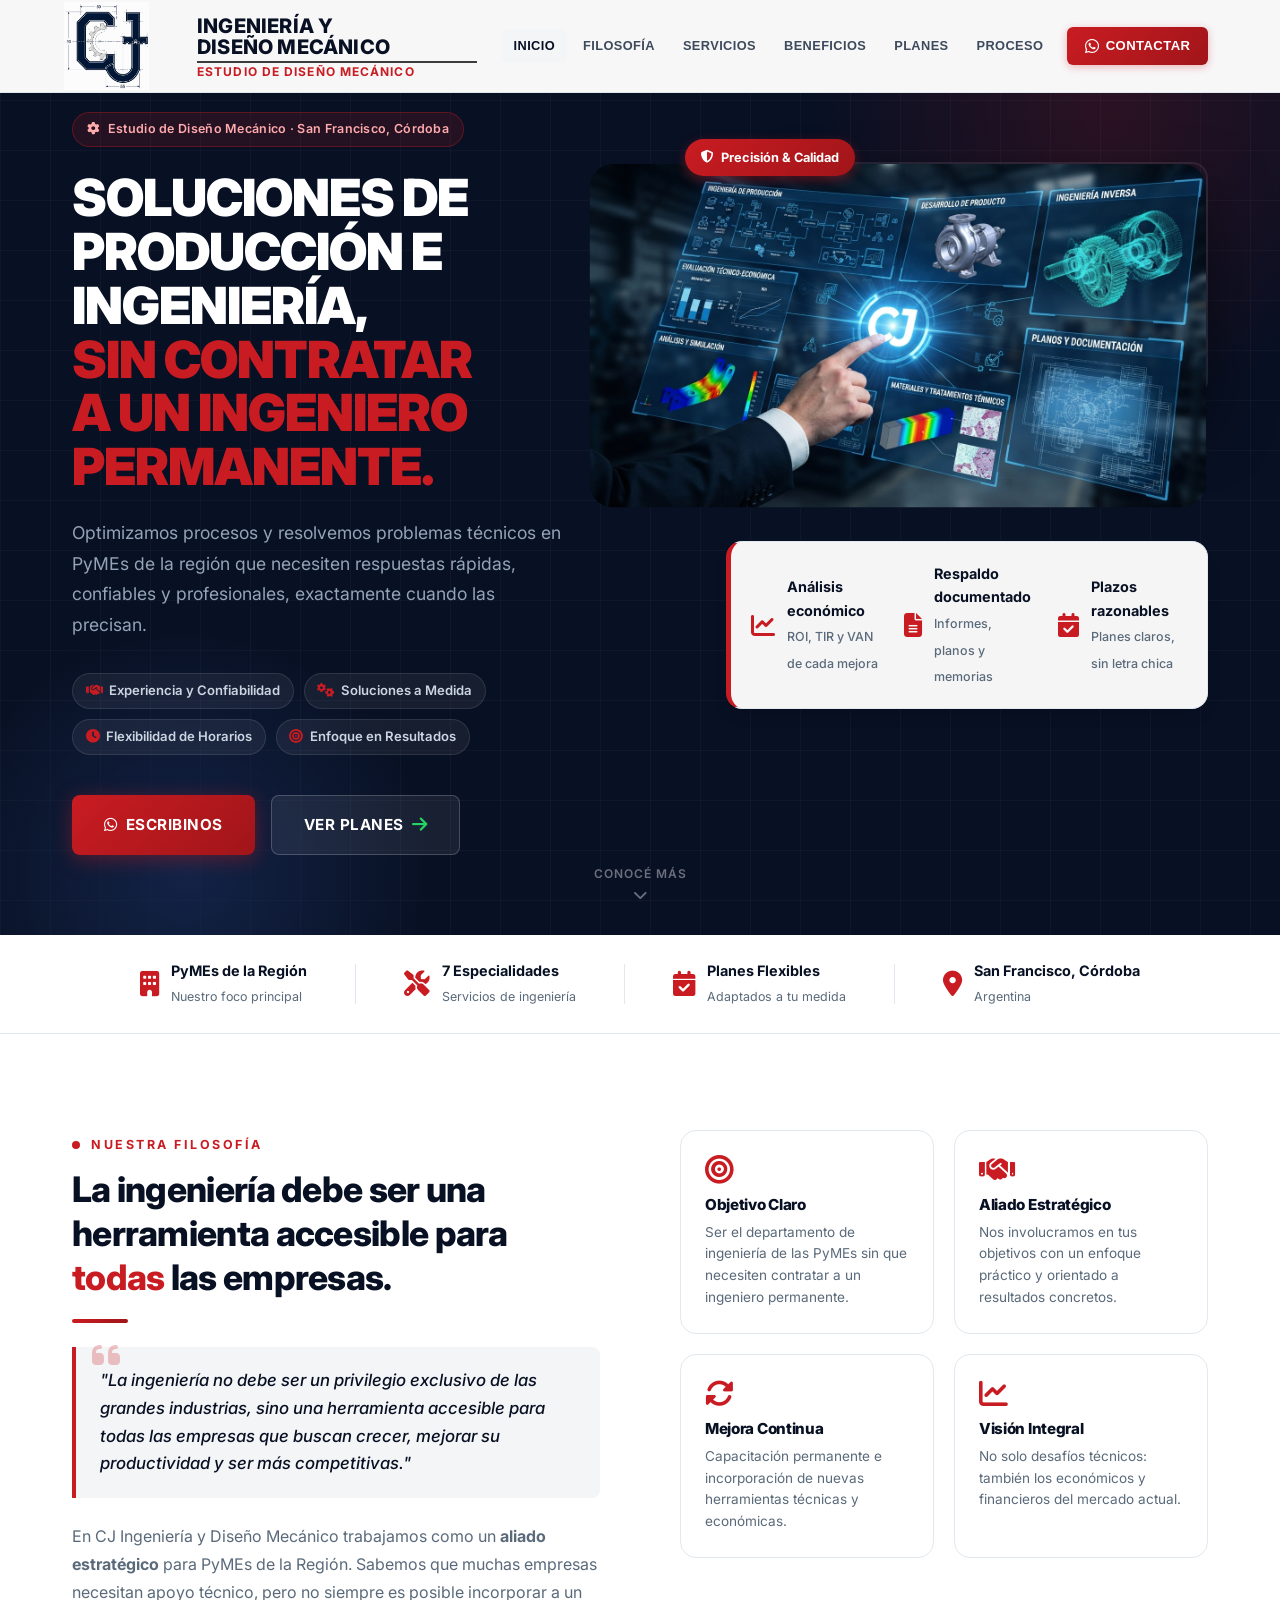
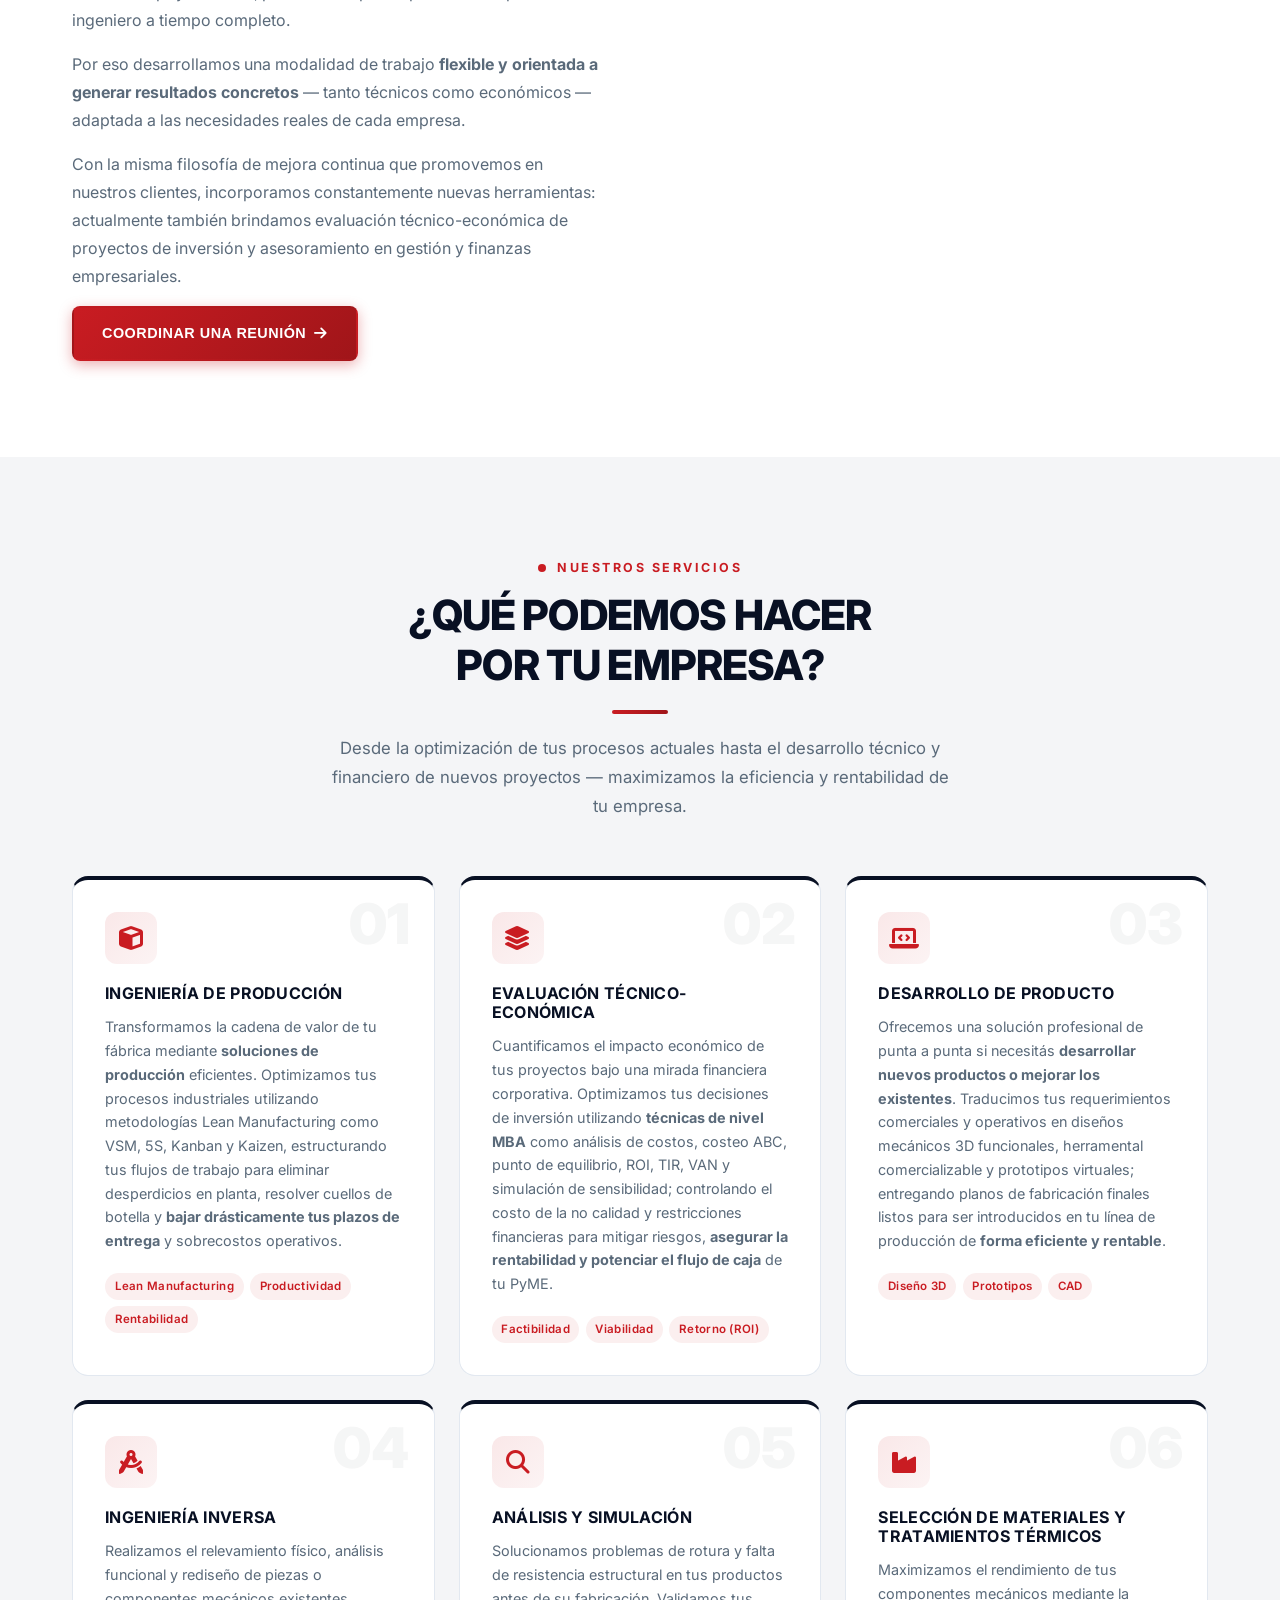
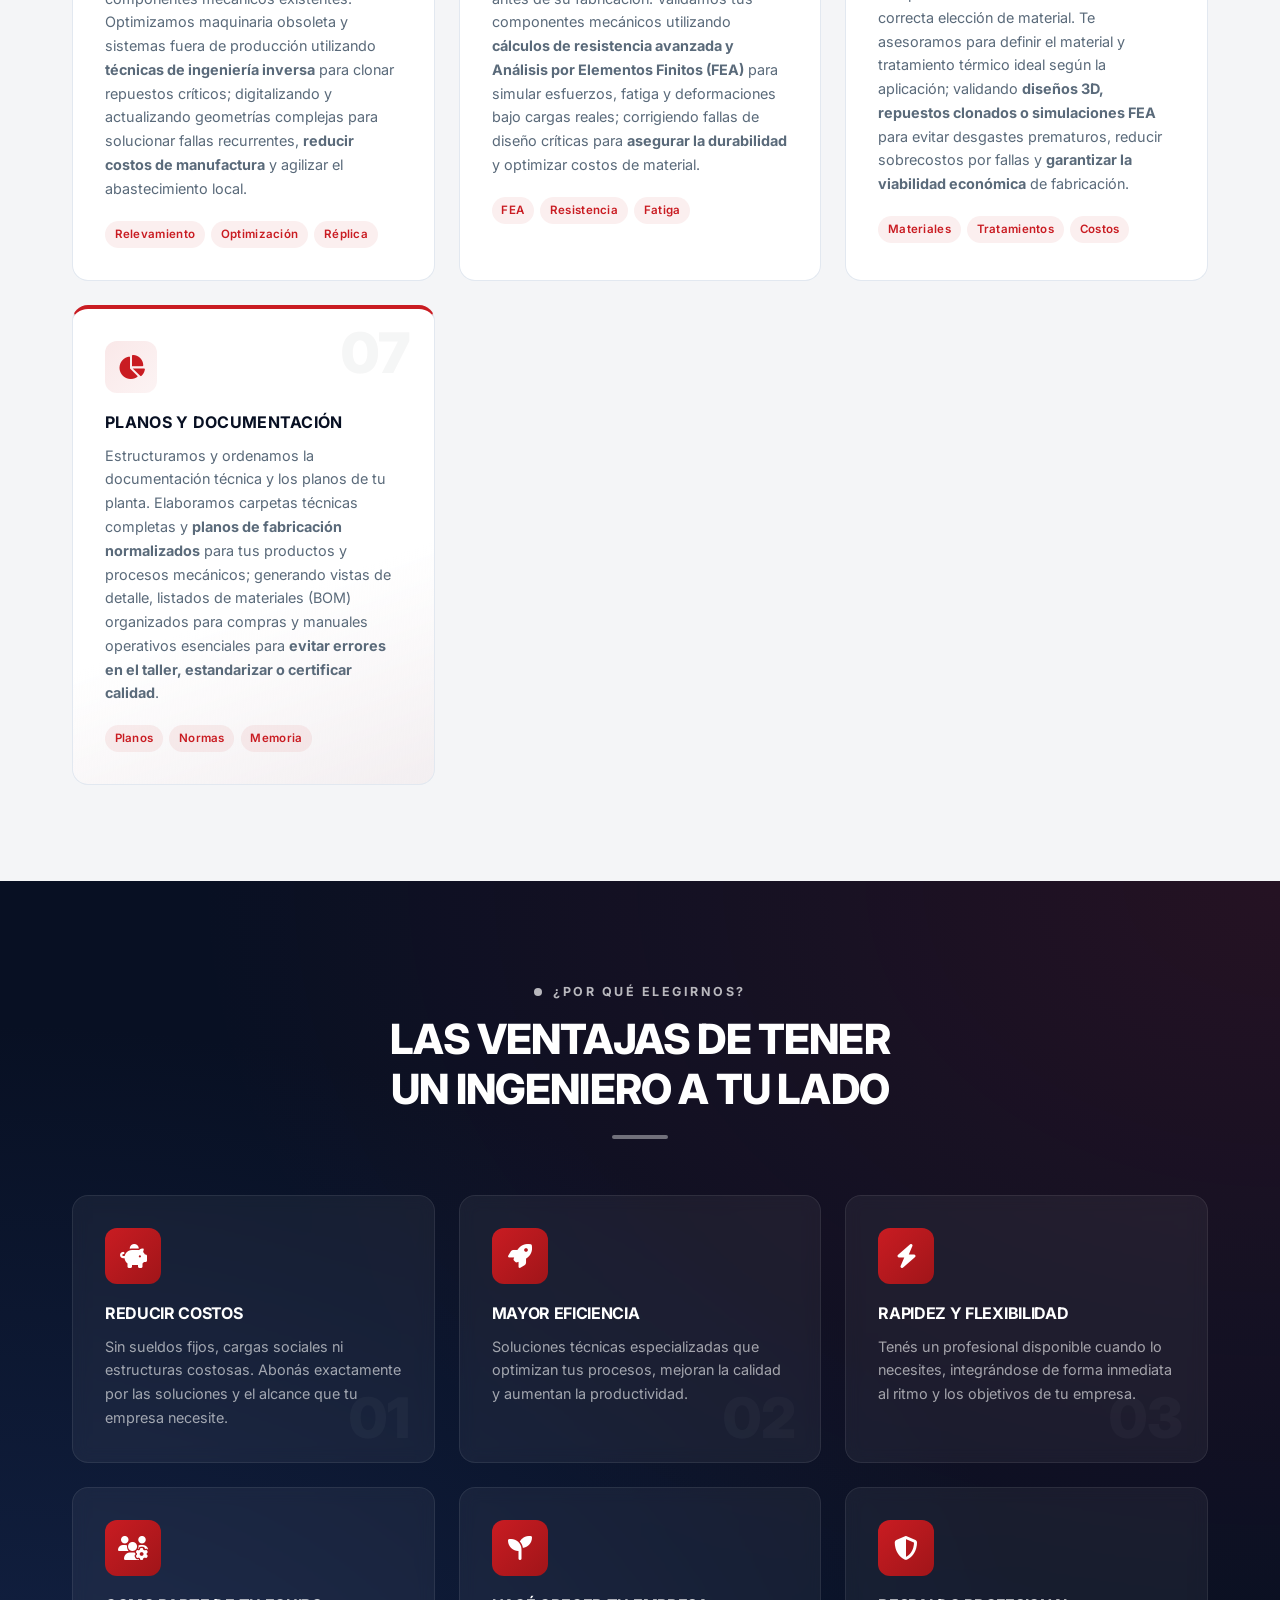
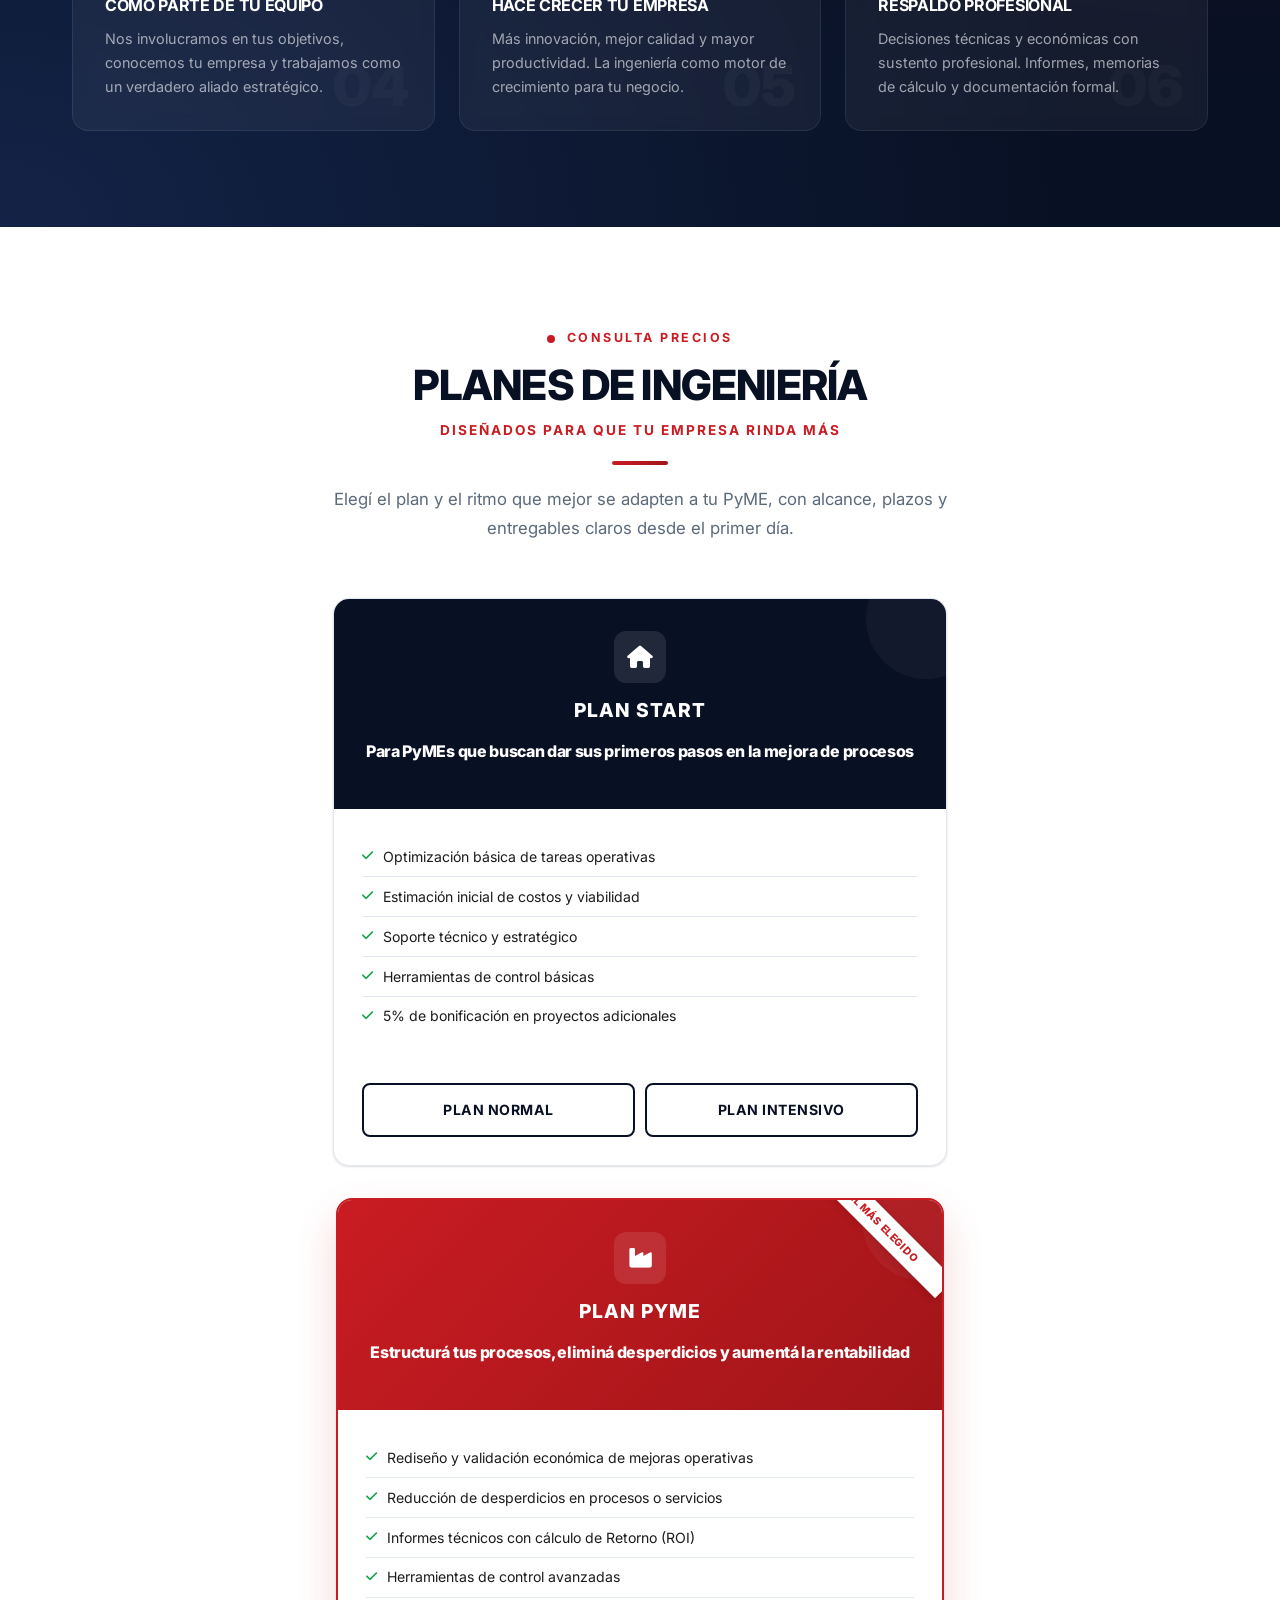
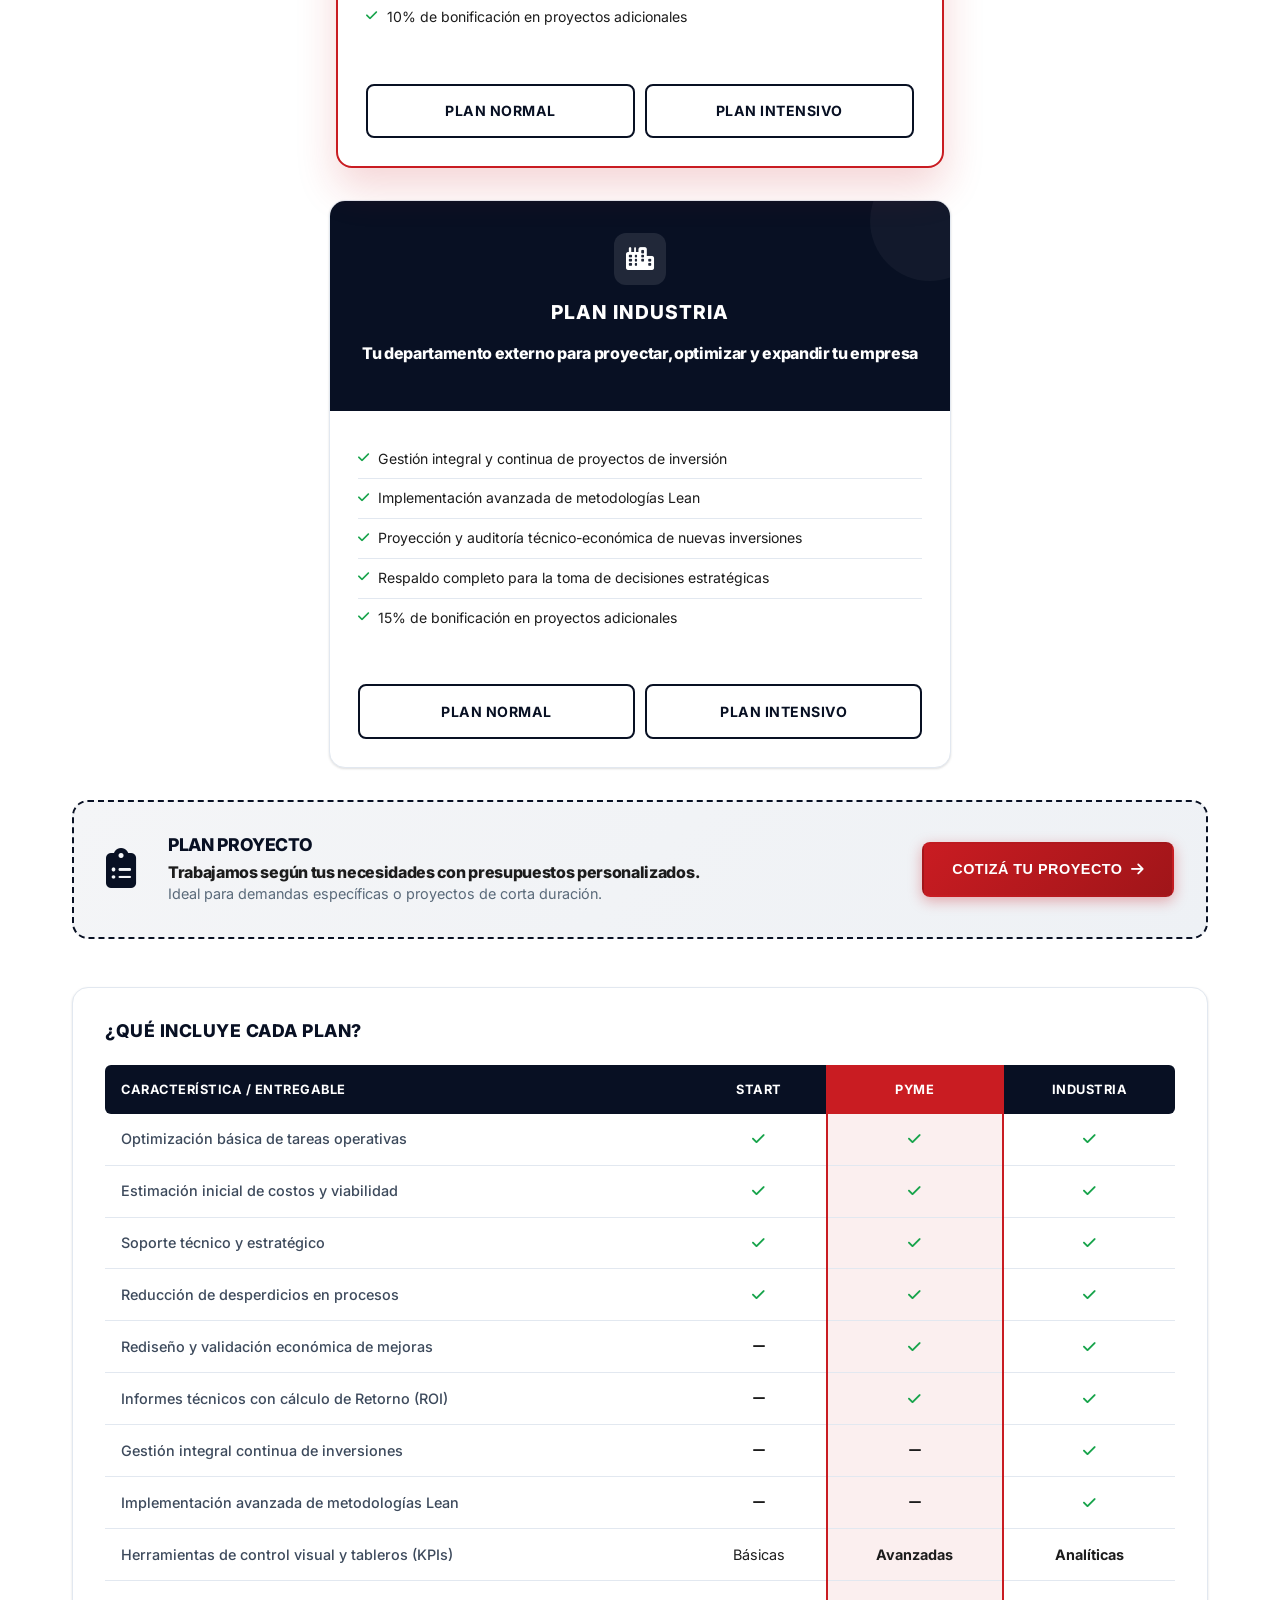
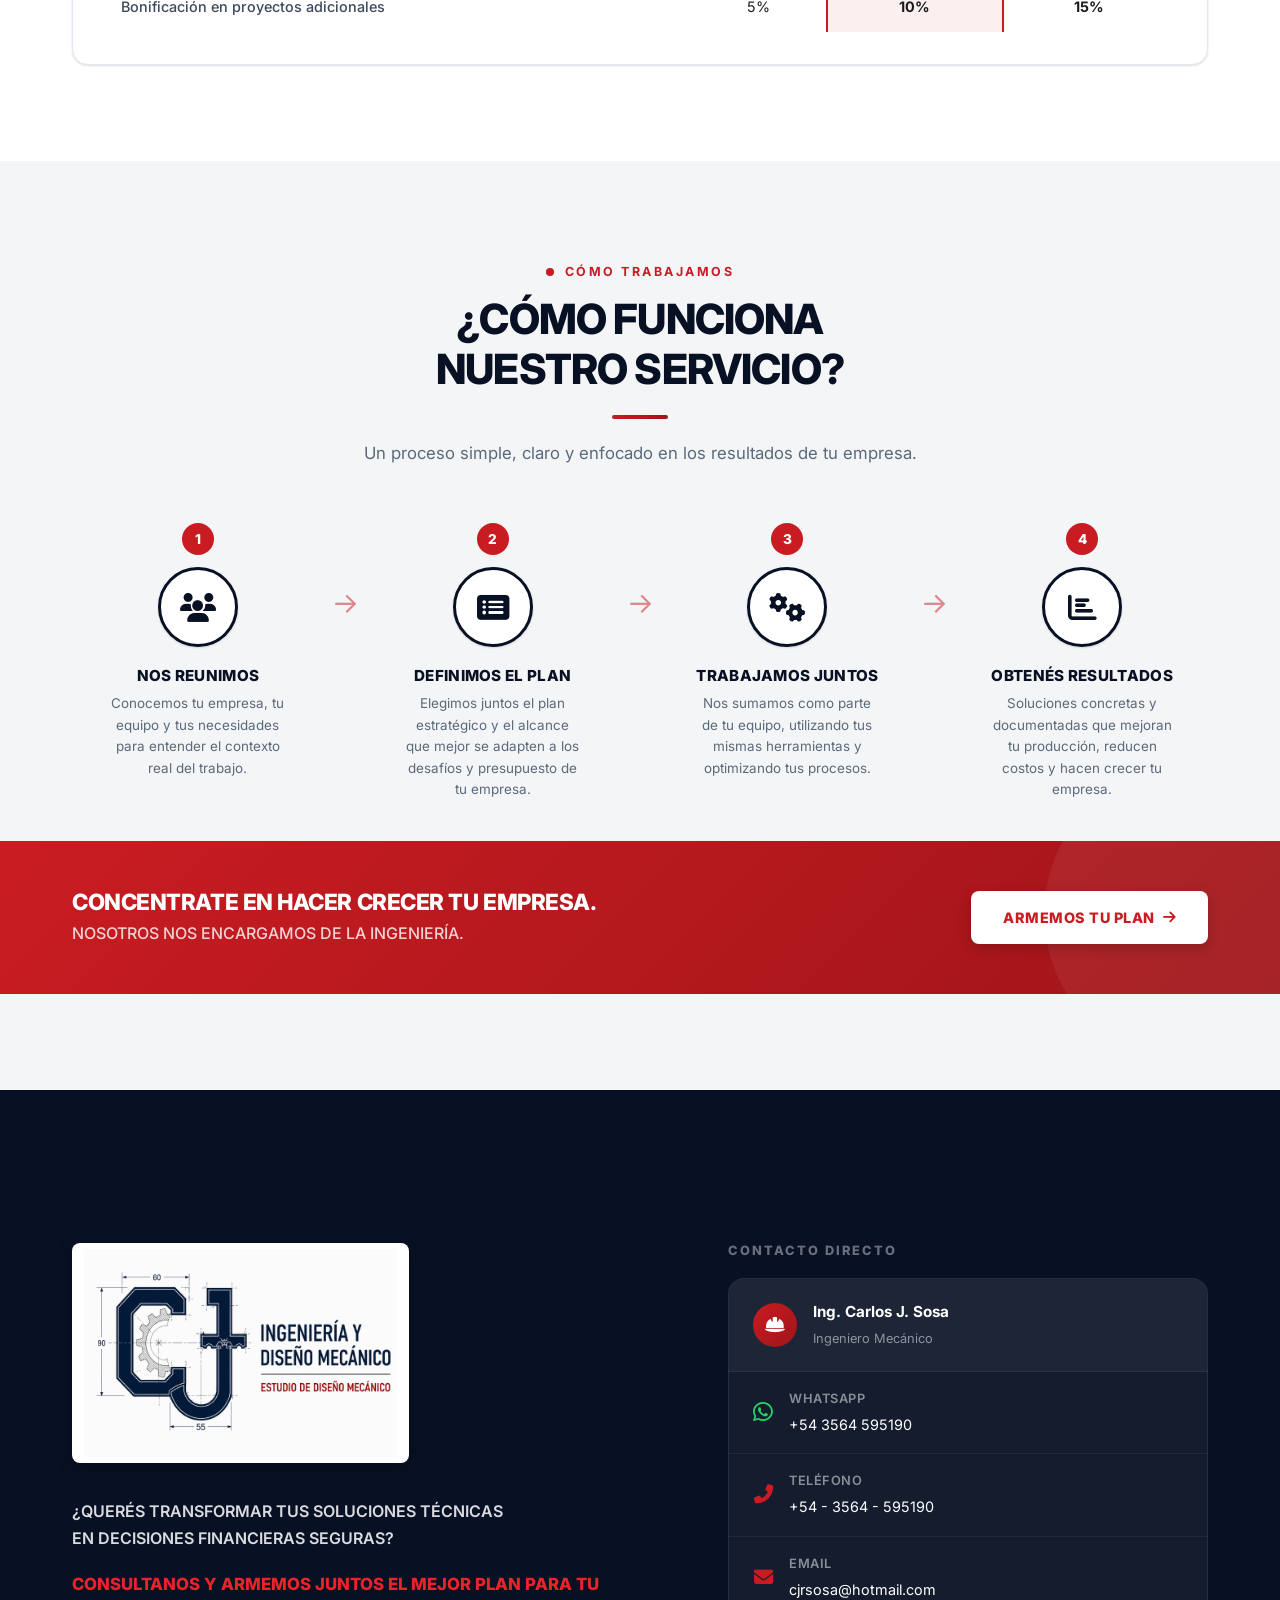
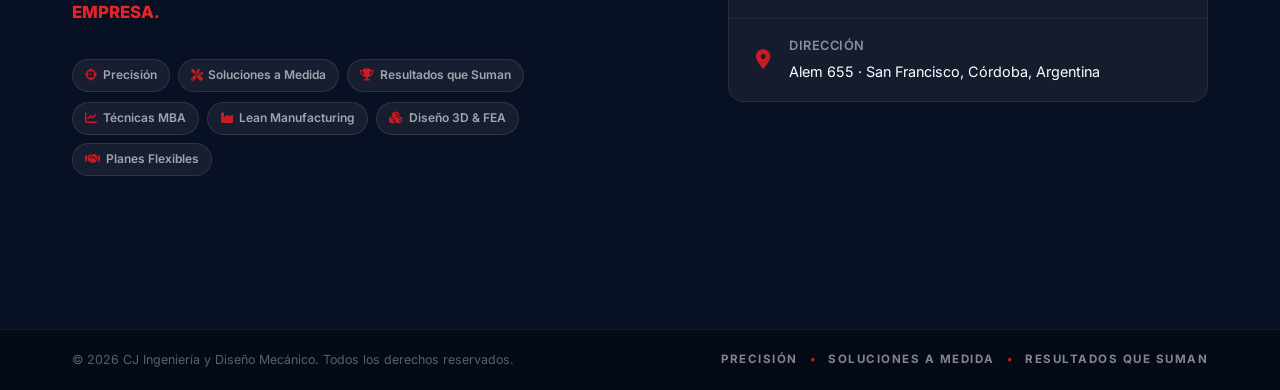
==== index.html @ 5702bdb3 "Update index.html" ====
<!DOCTYPE html>
<html lang="es">
<head>
    <meta name="google-site-verification" content="pkEdj5oc9_nnSCxCnh9OgxG-CehoLUXjtByiYOLypOI" />
    <meta name="google-site-verification" content="0ODsyj-N3hRi5RQRO1MSlFUFqbgFayjGlvTv_w3T-uQ" />
    <meta charset="UTF-8">
    <meta name="viewport" content="width=device-width, initial-scale=1.0">
    <title>Soluciones de Producción y Diseño Mecánico | CJ Ingeniería y Diseño Mecánico</title>
    <meta name="description" content="Optimización de procesos y soluciones de producción para PyMEs. En CJ Ingeniería y Diseño Mecánico maximizamos la eficiencia de tu empresa en San Francisco, Córdoba, Argentina.">
    <meta name="keywords" content="soluciones de produccion, ingenieria de produccion, optimizacion de procesos, lean manufacturing, eficiencia industrial, diseño mecanico, San Francisco, Córdoba, Argentina, CAD, simulación, ingeniería inversa">
    <meta name="author" content="Ing. Carlos J. Sosa">
    <!-- Open Graph -->
    <meta property="og:title" content="CJ Ingeniería y Diseño Mecánico">
    <meta property="og:description" content="Tu departamento de ingeniería externo, flexible y profesional para PyMEs.">
    <meta property="og:type" content="website">
    <meta property="og:url" content="https://cjingenieria.com.ar/">
    <meta property="og:image" content="https://cjingenieria.com.ar/logo_cj_monogram.png">
    <!-- Google Fonts -->
    <link rel="preconnect" href="https://fonts.googleapis.com">
    <link rel="preconnect" href="https://fonts.gstatic.com" crossorigin>
    <link href="https://fonts.googleapis.com/css2?family=Inter:wght@300;400;500;600;700;800;900&display=swap" rel="stylesheet">
    <link rel="stylesheet" href="https://cloudflare.com" integrity="sha512-Ym7w60Q/y6jGIsDInN/U8wWlM0qFvM89S6Oorid88Iov9uXlBfM15V617L7K7qJ+7L1488B8f9b9q376263548981" crossorigin="anonymous" referrerpolicy="no-referrer">
    <!-- Font Awesome -->
    <link rel="stylesheet" href="https://cdnjs.cloudflare.com/ajax/libs/font-awesome/6.5.0/css/all.min.css">
    <link rel="stylesheet" href="styles.css">
    <link rel="canonical" href="https://cjingenieria.com.ar/">
<!-- Schema.org / LocalBusiness -->
   <script type="application/ld+json">
{
  "@context": "https://schema.org",
  "@graph": [
    {
      "@type": "ProfessionalService",
      "@id": "https://cjingenieria.com.ar/#localbusiness",
      "name": "CJ Ingeniería y Diseño Mecánico",
      "url": "https://cjingenieria.com.ar/",
      "image": "https://cjingenieria.com.ar/logo_cj_monogram.png",
      "telephone": "+543564595190",
      "priceRange": "$$",
      "description": "Estudio de Ingeniería y Diseño Mecánico especializado en optimización de procesos de producción, Lean Manufacturing (VSM, 5S, 8M, Kanban, Kaizen), diseño de matrices y dispositivos para centros de mecanizado, torno y balancín, análisis de roturas, desarrollo de nuevos productos y evaluación técnico-económica para PyMEs en San Francisco, Córdoba y la región.",
      "address": {
        "@type": "PostalAddress",
        "streetAddress": "Alem 655",
        "addressLocality": "San Francisco",
        "addressRegion": "Córdoba",
        "postalCode": "2400",
        "addressCountry": "AR"
      },
      "geo": {
        "@type": "GeoCoordinates",
        "latitude": -31.4348270,
        "longitude": -62.0941713
      },
      "areaServed": [
        {
          "@type": "City",
          "name": "San Francisco"
        },
        {
          "@type": "AdministrativeArea",
          "name": "Córdoba"
        },
        {
          "@type": "AdministrativeArea",
          "name": "Santa Fe"
        }
      ],
      "knowsAbout": [
        "Lean Manufacturing",
        "VSM (Value Stream Mapping)",
        "5S",
        "Las 8M",
        "Kanban",
        "Kaizen",
        "Optimización de producción y procesos",
        "Reducción de plazos de entrega y Lead Time",
        "Diseño mecánico 3D y CAD",
        "Diseño de matrices y herramental",
        "Dispositivos para centro de mecanizado, torno y balancín",
        "Análisis de roturas y fallas estructurales (FEA)",
        "Desarrollo de nuevos productos y mejora de existentes",
        "Evaluación técnico-económica, análisis de costos y ROI",
        "Estandarización de documentación técnica y planos"
      ],
      "openingHoursSpecification": [
        {
          "@type": "OpeningHoursSpecification",
          "dayOfWeek": [
            "Monday",
            "Tuesday",
            "Wednesday",
            "Thursday",
            "Friday"
          ],
          "opens": "08:00",
          "closes": "16:00"
        }
      ]
    },
    {
      "@type": "FAQPage",
      "@id": "https://cjingenieria.com.ar/#faq",
      "mainEntity": [
        {
          "@type": "Question",
          "name": "¿Necesito a un ingeniero o empresa que me ayude a mejorar la producción y solucionar problemas en planta?",
          "acceptedAnswer": {
            "@type": "Answer",
            "text": "En CJ Ingeniería y Diseño Mecánico ayudamos a PyMEs industriales a mejorar su producción, detectar cuellos de botella y optimizar la capacidad operativa sin necesidad de contratar a un ingeniero permanente."
          }
        },
        {
          "@type": "Question",
          "name": "¿Hay alguien en la zona que me pueda ayudar a mejorar mis procesos y realizar un VSM, 5S o Lean Manufacturing?",
          "acceptedAnswer": {
            "@type": "Answer",
            "text": "Brindamos consultoría e implementación presencial y remota de Lean Manufacturing (VSM, 5S, Kanban, Kaizen, 8M) en San Francisco, Córdoba, Santa Fe y la región para optimizar flujos de trabajo."
          }
        },
        {
          "@type": "Question",
          "name": "¿Quiero bajar mis plazos de entrega (lead time), quién se dedica a esto en la región?",
          "acceptedAnswer": {
            "@type": "Answer",
            "text": "Estructuramos y optimizamos las cadenas de valor industriales para eliminar tiempos muertos, reducir desperdicios y bajar drásticamente los plazos de entrega de productos."
          }
        },
        {
          "@type": "Question",
          "name": "¿Tengo que mejorar mi situación financiera y evaluar proyectos de inversión, quién me puede ayudar?",
          "acceptedAnswer": {
            "@type": "Answer",
            "text": "Realizamos evaluaciones técnico-económicas de proyectos, análisis de costos con herramientas tipo MBA, cálculo de ROI, TIR y punto de equilibrio para asegurar decisiones eficientes y proteger el flujo de caja."
          }
        },
        {
          "@type": "Question",
          "name": "¿Tengo problemas con mi producto, sufre roturas o no resiste lo suficiente, quién me da una solución?",
          "acceptedAnswer": {
            "@type": "Answer",
            "text": "Especialistas en análisis de fallas, cálculo de resistencia de materiales y simulación por elementos finitos (FEA) para solucionar roturas recurrentes y garantizar la durabilidad de las piezas."
          }
        },
        {
          "@type": "Question",
          "name": "¿Necesito desarrollar nuevos productos o mejorar los existentes, quién me ayuda?",
          "acceptedAnswer": {
            "@type": "Answer",
            "text": "Ofrecemos servicios integrales de desarrollo de producto, modelado CAD 3D, selección de materiales, tratamientos térmicos y generación de planos constructivos para su fabricación."
          }
        },
        {
          "@type": "Question",
          "name": "¿Necesito diseñar un dispositivo o matriz para mi máquina (centro de mecanizado, torno, balancín)? ¿Quién lo hace en la zona?",
          "acceptedAnswer": {
            "@type": "Answer",
            "text": "Diseñamos en CAD 3D matrices, herramentales, plantillas y dispositivos de sujeción a medida para centros de mecanizado CNC, tornos y prensas balancín en San Francisco y la zona."
          }
        },
        {
          "@type": "Question",
          "name": "¿Quiero ordenar mi documentación técnica y planos, hay alguna empresa o ingeniero que me ayude?",
          "acceptedAnswer": {
            "@type": "Answer",
            "text": "Sistematizamos y normalizamos carpetas técnicas, planos de fabricación, listas de materiales (BOM) y memorias descriptivas para estandarizar procesos y evitar errores en taller."
          }
        }
      ]
    }
  ]
}
</script>
</head>
<body>

    <!-- ====== NAVBAR ====== -->
    <header class="navbar" id="navbar">
        <div class="container nav-container">
            <a href="#inicio" class="logo logo--custom">
                <div class="logo-monogram-wrap">
                    <img src="logo_cj_monogram.png" alt="CJ Monograma" class="logo-monogram">
                </div>
                <div class="logo-text-wrap">
                    <span class="logo-line-1">INGENIERÍA Y</span>
                    <span class="logo-line-2">DISEÑO MECÁNICO</span>
                    <div class="logo-text-sep"></div>
                    <span class="logo-line-3">ESTUDIO DE DISEÑO MECÁNICO</span>
                </div>
            </a>
            <nav class="nav-links" id="nav-links">
                <a href="#inicio" class="nav-link active">Inicio</a>
                <a href="#filosofia" class="nav-link">Filosofía</a>
                <a href="#servicios" class="nav-link">Servicios</a>
                <a href="#beneficios" class="nav-link">Beneficios</a>
                <a href="#planes" class="nav-link">Planes</a>
                <a href="#proceso" class="nav-link">Proceso</a>
                <a href="#contacto" class="nav-cta">
                    <i class="fab fa-whatsapp"></i> Contactar
                </a>
            </nav>
            <button class="menu-toggle" id="menu-toggle" aria-label="Abrir menú">
                <span></span><span></span><span></span>
            </button>
        </div>
    </header>

    <!-- ====== HERO ====== -->
<section id="inicio" class="hero">
    <div class="hero-bg-grid"></div>
    <div class="hero-accent-1"></div>
    <div class="hero-accent-2"></div>
    <div class="container hero-content">
        <div class="hero-text" data-animate="fade-left">
            <div class="hero-badge">
                <i class="fas fa-cog fa-spin"></i>
                Estudio de Diseño Mecánico · San Francisco, Córdoba
            </div>
            <h1>
                SOLUCIONES DE<br>
                PRODUCCIÓN E INGENIERÍA,<br>
                <span class="hero-red-line">SIN CONTRATAR<br>A UN INGENIERO PERMANENTE.</span>
            </h1>
            <p class="hero-desc">
                Optimizamos procesos y resolvemos problemas técnicos en PyMEs de la región que necesiten respuestas rápidas, confiables y profesionales, exactamente cuando las precisan.
            </p>
            <div class="hero-pills">
                <span><i class="fas fa-handshake"></i> Experiencia y Confiabilidad</span>
                <span><i class="fas fa-cogs"></i> Soluciones a Medida</span>
                <span><i class="fas fa-clock"></i> Flexibilidad de Horarios</span>
                <span><i class="fas fa-bullseye"></i> Enfoque en Resultados</span>
            </div>
            <div class="hero-actions">
                <a href="https://wa.me/543564595190?text=Hola%2C%20quiero%20consultar%20por%20sus%20servicios%20de%20ingenier%C3%ADa." class="btn-hero-primary btn-hero-red" target="_blank" rel="noopener">
                    <i class="fab fa-whatsapp"></i> Escribinos
                </a>
                <a href="#planes" class="btn-hero-outline">
                    Ver Planes <i class="fas fa-arrow-right"></i>
                </a>
            </div>
        </div>
        
        <div class="hero-visual" data-animate="fade-right">
           <!-- La imagen ahora es la protagonista y ocupa más espacio -->
            <div class="hero-img-wrapper">
                <img src="hero_engineer.jpg" alt="Ingeniería mecánica de precisión - Ingeniero" class="hero-img">
                <div class="hero-img-badge">
                    <i class="fas fa-shield-alt"></i>
                    <span>Precisión &amp; Calidad</span>
                </div>
            </div>
          
            <!-- El recuadro blanco ahora actúa como un rectángulo inferior -->
            <div class="hero-stats-bar">
                <div class="hero-stat">
                    <i class="fas fa-chart-line"></i>
                    <div><strong>Análisis económico</strong><span>ROI, TIR y VAN de cada mejora</span></div>
                </div>
                <div class="hero-stat">
                    <i class="fas fa-file-alt"></i>
                    <div><strong>Respaldo documentado</strong><span>Informes, planos y memorias</span></div>
                </div>
                <div class="hero-stat">
                    <i class="fas fa-calendar-check"></i>
                   <div><strong>Plazos razonables</strong><span>Planes claros, sin letra chica</span></div>
               </div>
            </div> 
        </div>
    </div>
    <div class="hero-scroll-indicator">
        <span>Conocé más</span>
        <i class="fas fa-chevron-down"></i>
    </div>
</section>

    <!-- ====== STATS BAR ====== -->
    <div class="stats-bar">
        <div class="container stats-container">
            <div class="stat-item" data-animate="fade-up">
                <i class="fas fa-building"></i>
                <div>
                    <strong>PyMEs de la Región</strong>
                    <span>Nuestro foco principal</span>
                </div>
            </div>
            <div class="stat-divider"></div>
            <div class="stat-item" data-animate="fade-up" style="animation-delay:0.1s">
                <i class="fas fa-tools"></i>
                <div>
                    <strong>7 Especialidades</strong>
                    <span>Servicios de ingeniería</span>
                </div>
            </div>
            <div class="stat-divider"></div>
            <div class="stat-item" data-animate="fade-up" style="animation-delay:0.2s">
                <i class="fas fa-calendar-check"></i>
                <div>
                    <strong>Planes Flexibles</strong>
                    <span>Adaptados a tu medida</span>
                </div>
            </div>
            <div class="stat-divider"></div>
            <div class="stat-item" data-animate="fade-up" style="animation-delay:0.3s">
                <i class="fas fa-map-marker-alt"></i>
                <div>
                    <strong>San Francisco, Córdoba</strong>
                    <span>Argentina</span>
                </div>
            </div>
        </div>
    </div>

    <!-- ====== FILOSOFÍA ====== -->
    <section id="filosofia" class="philosophy">
        <div class="container">
            <div class="philosophy-grid">
                <div class="philosophy-text" data-animate="fade-left">
                    <div class="section-label">Nuestra Filosofía</div>
                    <h2>La ingeniería debe ser una herramienta accesible para <em>todas</em> las empresas.</h2>
                    <div class="section-divider"></div>
                    <blockquote class="philosophy-quote">
                        <i class="fas fa-quote-left"></i>
                        "La ingeniería no debe ser un privilegio exclusivo de las grandes industrias, sino una herramienta
                        accesible para todas las empresas que buscan crecer, mejorar su productividad y ser más competitivas."
                    </blockquote>
                    <p>
                        En CJ Ingeniería y Diseño Mecánico trabajamos como un <strong>aliado estratégico</strong> para PyMEs de la Región.
                        Sabemos que muchas empresas necesitan apoyo técnico, pero no siempre es posible incorporar
                        a un ingeniero a tiempo completo.
                    </p>
                    <p>
                        Por eso desarrollamos una modalidad de trabajo <strong>flexible y orientada a generar resultados
                        concretos</strong> — tanto técnicos como económicos — adaptada a las necesidades reales de cada empresa.
                    </p>
                    <p>
                        Con la misma filosofía de mejora continua que promovemos en nuestros clientes, incorporamos
                        constantemente nuevas herramientas: actualmente también brindamos evaluación técnico-económica
                        de proyectos de inversión y asesoramiento en gestión y finanzas empresariales.
                    </p>
                    <a href="#contacto" class="btn-primary">
                        Coordinar una Reunión <i class="fas fa-arrow-right"></i>
                    </a>
                </div>
                <div class="philosophy-cards" data-animate="fade-right">
                    <div class="philo-card">
                        <i class="fas fa-bullseye"></i>
                        <h4>Objetivo Claro</h4>
                        <p>Ser el departamento de ingeniería de las PyMEs sin que necesiten contratar a un ingeniero permanente.</p>
                    </div>
                    <div class="philo-card">
                        <i class="fas fa-handshake"></i>
                        <h4>Aliado Estratégico</h4>
                        <p>Nos involucramos en tus objetivos con un enfoque práctico y orientado a resultados concretos.</p>
                    </div>
                    <div class="philo-card">
                        <i class="fas fa-sync-alt"></i>
                        <h4>Mejora Continua</h4>
                        <p>Capacitación permanente e incorporación de nuevas herramientas técnicas y económicas.</p>
                    </div>
                    <div class="philo-card">
                        <i class="fas fa-chart-line"></i>
                        <h4>Visión Integral</h4>
                        <p>No solo desafíos técnicos: también los económicos y financieros del mercado actual.</p>
                    </div>
                </div>
            </div>
        </div>
    </section>

    <!-- ====== SERVICIOS ====== -->
    <section id="servicios" class="services">
        <div class="container">
            <div class="section-header center" data-animate="fade-up">
                <div class="section-label">Nuestros Servicios</div>
                <h2>¿QUÉ PODEMOS HACER<br>POR TU EMPRESA?</h2>
                <div class="section-divider center"></div>
                <p class="section-subtitle">
                    Desde la optimización de tus procesos actuales hasta el desarrollo técnico y financiero de nuevos proyectos — 
                    maximizamos la eficiencia y rentabilidad de tu empresa.
                </p>
            </div>
            <div class="services-grid">
                <div class="service-card" data-animate="fade-up" style="animation-delay:0.05s">
                    <div class="service-num">01</div>
                    <div class="service-icon-wrap">
                        <i class="fas fa-cube"></i>
                    </div>
                    <h3>Ingeniería de Producción</h3>
                    <p>Transformamos la cadena de valor de tu fábrica mediante <strong>soluciones de producción</strong> eficientes. Optimizamos tus procesos industriales utilizando metodologías Lean Manufacturing como VSM, 5S, Kanban y Kaizen, estructurando tus flujos de trabajo para eliminar desperdicios en planta, resolver cuellos de botella y <strong>bajar drásticamente tus plazos de entrega</strong> y sobrecostos operativos.</p>
                    <div class="service-tags">
                        <span>Lean Manufacturing</span><span>Productividad</span><span>Rentabilidad</span>
                    </div>
                </div>
                <div class="service-card" data-animate="fade-up" style="animation-delay:0.1s">
                    <div class="service-num">02</div>
                    <div class="service-icon-wrap">
                        <i class="fas fa-layer-group"></i>
                    </div>
                    <h3> Evaluación Técnico-Económica</h3>
                    <p>Cuantificamos el impacto económico de tus proyectos bajo una mirada financiera corporativa. Optimizamos tus decisiones de inversión utilizando <strong>técnicas de nivel MBA</strong> como análisis de costos, costeo ABC, punto de equilibrio, ROI, TIR, VAN y simulación de sensibilidad; controlando el costo de la no calidad y restricciones financieras para mitigar riesgos, <strong>asegurar la rentabilidad y potenciar el flujo de caja</strong> de tu PyME.</p>
                    <div class="service-tags">
                        <span>Factibilidad</span><span>Viabilidad</span><span>Retorno (ROI)</span>
                    </div>
                </div>
                <div class="service-card" data-animate="fade-up" style="animation-delay:0.15s">
                    <div class="service-num">03</div>
                    <div class="service-icon-wrap">
                        <i class="fas fa-laptop-code"></i>
                    </div>
                    <h3>Desarrollo de Producto</h3>
                    <p>Ofrecemos una solución profesional de punta a punta si necesitás <strong>desarrollar nuevos productos o mejorar los existentes</strong>. Traducimos tus requerimientos comerciales y operativos en diseños mecánicos 3D funcionales, herramental comercializable y prototipos virtuales; entregando planos de fabricación finales listos para ser introducidos en tu línea de producción de <strong>forma eficiente y rentable</strong>.</p>
                    <div class="service-tags">
                        <span>Diseño 3D</span><span>Prototipos</span><span>CAD</span>
                    </div>
                </div>
                <div class="service-card" data-animate="fade-up" style="animation-delay:0.2s">
                    <div class="service-num">04</div>
                    <div class="service-icon-wrap">
                        <i class="fas fa-drafting-compass"></i>
                    </div>
                    <h3>Ingeniería Inversa</h3>
                    <p>Realizamos el relevamiento físico, análisis funcional y rediseño de piezas o componentes mecánicos existentes. Optimizamos maquinaria obsoleta y sistemas fuera de producción utilizando <strong>técnicas de ingeniería inversa</strong> para clonar repuestos críticos; digitalizando y actualizando geometrías complejas para solucionar fallas recurrentes, <strong>reducir costos de manufactura</strong> y agilizar el abastecimiento local.</p>
                    <div class="service-tags">
                        <span>Relevamiento</span><span>Optimización</span><span>Réplica</span>
                    </div>
                </div>
                <div class="service-card" data-animate="fade-up" style="animation-delay:0.25s">
                    <div class="service-num">05</div>
                    <div class="service-icon-wrap">
                        <i class="fas fa-search"></i>
                    </div>
                    <h3>Análisis y Simulación</h3>
                    <p>Solucionamos problemas de rotura y falta de resistencia estructural en tus productos antes de su fabricación. Validamos tus componentes mecánicos utilizando <strong>cálculos de resistencia avanzada y Análisis por Elementos Finitos (FEA)</strong> para simular esfuerzos, fatiga y deformaciones bajo cargas reales; corrigiendo fallas de diseño críticas para <strong>asegurar la durabilidad</strong> y optimizar costos de material.</p>
                    <div class="service-tags">
                        <span>FEA</span><span>Resistencia</span><span>Fatiga</span>
                    </div>
                </div>
                <div class="service-card" data-animate="fade-up" style="animation-delay:0.3s">
                    <div class="service-num">06</div>
                    <div class="service-icon-wrap">
                        <i class="fas fa-industry"></i>
                    </div>
                    <h3>Selección de Materiales y Tratamientos Térmicos</h3>
                    <p>Maximizamos el rendimiento de tus componentes mecánicos mediante la correcta elección de material. Te asesoramos para definir el material y tratamiento térmico ideal según la aplicación; validando <strong>diseños 3D, repuestos clonados o simulaciones FEA</strong> para evitar desgastes prematuros, reducir sobrecostos por fallas y <strong>garantizar la viabilidad económica</strong> de fabricación.</p>
                    <div class="service-tags">
                        <span>Materiales</span><span>Tratamientos</span><span>Costos</span>
                    </div>
                </div>
                <div class="service-card service-card--highlight" data-animate="fade-up" style="animation-delay:0.35s">
                    <div class="service-num">07</div>
                    <div class="service-icon-wrap">
                        <i class="fas fa-chart-pie"></i>
                    </div>
                    <h3>Planos y Documentación</h3>
                    <p>Estructuramos y ordenamos la documentación técnica y los planos de tu planta. Elaboramos carpetas técnicas completas y <strong>planos de fabricación normalizados</strong> para tus productos y procesos mecánicos; generando vistas de detalle, listados de materiales (BOM) organizados para compras y manuales operativos esenciales para <strong>evitar errores en el taller, estandarizar o certificar calidad</strong>.</p>
                    <div class="service-tags">
                        <span>Planos</span><span>Normas</span><span>Memoria</span>
                   </div>
                </div>
            </div>
        </div>
    </section>

    <!-- ====== BENEFICIOS ====== -->
    <section id="beneficios" class="benefits">
        <div class="benefits-bg"></div>
        <div class="container">
            <div class="section-header center" data-animate="fade-up">
                <div class="section-label light">¿Por qué elegirnos?</div>
                <h2>LAS VENTAJAS DE TENER<br>UN INGENIERO A TU LADO</h2>
                <div class="section-divider center light"></div>
            </div>
            <div class="benefits-grid">
                <div class="benefit-card" data-animate="fade-up" style="animation-delay:0.05s">
                    <div class="benefit-icon">
                        <i class="fas fa-piggy-bank"></i>
                    </div>
                    <h4>Reducir Costos</h4>
                    <p>Sin sueldos fijos, cargas sociales ni estructuras costosas. Abonás exactamente por las soluciones y el alcance que tu empresa necesite.</p>
                    <div class="benefit-number">01</div>
                </div>
                <div class="benefit-card" data-animate="fade-up" style="animation-delay:0.1s">
                    <div class="benefit-icon">
                        <i class="fas fa-rocket"></i>
                    </div>
                    <h4>Mayor Eficiencia</h4>
                    <p>Soluciones técnicas especializadas que optimizan tus procesos, mejoran la calidad y aumentan la productividad.</p>
                    <div class="benefit-number">02</div>
                </div>
                <div class="benefit-card" data-animate="fade-up" style="animation-delay:0.15s">
                    <div class="benefit-icon">
                        <i class="fas fa-bolt"></i>
                    </div>
                    <h4>Rapidez y Flexibilidad</h4>
                    <p>Tenés un profesional disponible cuando lo necesites, integrándose de forma inmediata al ritmo y los objetivos de tu empresa.</p>
                    <div class="benefit-number">03</div>
                </div>
                <div class="benefit-card" data-animate="fade-up" style="animation-delay:0.2s">
                    <div class="benefit-icon">
                        <i class="fas fa-users-cog"></i>
                    </div>
                    <h4>Como Parte de tu Equipo</h4>
                    <p>Nos involucramos en tus objetivos, conocemos tu empresa y trabajamos como un verdadero aliado estratégico.</p>
                    <div class="benefit-number">04</div>
                </div>
                <div class="benefit-card" data-animate="fade-up" style="animation-delay:0.25s">
                    <div class="benefit-icon">
                        <i class="fas fa-seedling"></i>
                    </div>
                    <h4>Hacé Crecer tu Empresa</h4>
                    <p>Más innovación, mejor calidad y mayor productividad. La ingeniería como motor de crecimiento para tu negocio.</p>
                    <div class="benefit-number">05</div>
                </div>
                <div class="benefit-card" data-animate="fade-up" style="animation-delay:0.3s">
                    <div class="benefit-icon">
                        <i class="fas fa-shield-alt"></i>
                    </div>
                    <h4>Respaldo Profesional</h4>
                    <p>Decisiones técnicas y económicas con sustento profesional. Informes, memorias de cálculo y documentación formal.</p>
                    <div class="benefit-number">06</div>
                </div>
            </div>
        </div>
    </section>

    <!-- ====== PLANES ====== -->
    <section id="planes" class="plans">
        <div class="container">
            <div class="section-header center" data-animate="fade-up">
                <div class="section-label">Consulta Precios</div>
                <h2>PLANES DE INGENIERÍA</h2>
                <p class="plans-subtitle-red">DISEÑADOS PARA QUE TU EMPRESA RINDA MÁS</p>
                <div class="section-divider center"></div>
                <p class="section-subtitle">Elegí el plan y el ritmo que mejor se adapten a tu PyME, con alcance, plazos y entregables claros desde el primer día.</p>
            </div>
            <style>
  /* 1. Contenedor principal en grilla/flex estirado */
  .pricing-grid {
    display: flex !important;
    flex-wrap: wrap;
    justify-content: center;
    align-items: stretch !important; /* Estira todas las tarjetas a la misma altura */
  gap: 2rem;
  }

  /* 2. Estructura de la tarjeta */
  .pricing-card {
    display: flex !important;
  flex-direction: column !important;
  justify-content: space-between !important;
  height: 100% !important;
  }

  /* 3. Normalizar altura del encabezado */
  .pricing-header {
  display: flex;
  flex-direction: column;
  align-items: center;
  justify-content: flex-start;
  min-height: 210px; /* Asegura espacio suficiente para el subtítulo de 2 líneas */
}

  /* 4. Cuerpo de la tarjeta */
  .pricing-body {
  display: flex !important;
  flex-direction: column !important;
  flex-grow: 1 !important; /* Expande el cuerpo para ocupar todo el alto disponible */
  justify-content: space-between !important;
}

  /* 5. Lista de beneficios */
  .plan-features {
  flex-grow: 1 !important; /* Empuja el botón 'Consultar Plan' exactamente hacia el fondo */
  margin-bottom: 2rem;
}

  /* 6. Alineación perfecta de los botones al fondo */
  .btn-plan-outline,
.btn-plan-primary {
  margin-top: auto !important; /* Alineación perfecta al pie de la tarjeta */
  text-align: center;
  display: block;
  width: 100%;
}

  /* 7. Ajuste para el ribbon "EL MÁS ELEGIDO" */
  .pricing-card--featured {
    position: relative;
  }
</style>
            <div class="pricing-grid">
    <!-- Plan Start -->
    <div class="pricing-card" data-animate="fade-up" style="animation-delay:0.05s">
        <div class="pricing-header navy">
            <div class="plan-icon"><i class="fas fa-home"></i></div>
            <h3 style="margin-bottom: 20px;">PLAN START</h3>
            <h4 class="plan-subtitle">Para PyMEs que buscan dar sus primeros pasos en la mejora de procesos</h4>
        </div>
        <div class="pricing-body">
            <ul class="plan-features">
                <li class="included"><i class="fas fa-check"></i> Optimización básica de tareas operativas</li>
                <li class="included"><i class="fas fa-check"></i> Estimación inicial de costos y viabilidad</li>
                <li class="included"><i class="fas fa-check"></i> Soporte técnico y estratégico</li>
                <li class="included"><i class="fas fa-check"></i> Herramientas de control básicas</li>
                <li class="included"><i class="fas fa-check"></i> 5% de bonificación en proyectos adicionales</li>
            </ul>
            <div class="flex-buttons-container" style="display: flex; gap: 10px; margin-top: 15px;">
  <a 
    href="./recursos/Plan_Start_Normal.pdf" 
    target="_blank" 
    rel="noopener noreferrer" 
    id="btn-plan-start-normal" 
    class="btn-plan-outline"
    style="flex: 1; text-align: center;"
  >
    Plan Normal
  </a>
  <a 
    href="./recursos/Plan_Start_Intensivo.pdf" 
    target="_blank" 
    rel="noopener noreferrer" 
    id="btn-plan-start-intensivo" 
    class="btn-plan-outline"
    style="flex: 1; text-align: center;"
  >
    Plan Intensivo
  </a>
</div>
        </div>
    </div>

    <!-- Plan Pyme (Destacado) -->
    <div class="pricing-card pricing-card--featured" data-animate="fade-up" style="animation-delay:0.1s">
        <div class="featured-ribbon">EL MÁS ELEGIDO</div>
        <div class="pricing-header red">
            <div class="plan-icon"><i class="fas fa-industry"></i></div>
            <h3 style="margin-bottom: 20px;">PLAN PYME</h3>
            <h4 class="plan-subtitle">Estructurá tus procesos, eliminá desperdicios y aumentá la rentabilidad</h4>
        </div>
        <div class="pricing-body">
            <ul class="plan-features">
                <li class="included"><i class="fas fa-check"></i> Rediseño y validación económica de mejoras operativas</li>
                <li class="included"><i class="fas fa-check"></i> Reducción de desperdicios en procesos o servicios</li>
                <li class="included"><i class="fas fa-check"></i> Informes técnicos con cálculo de Retorno (ROI)</li>
                <li class="included"><i class="fas fa-check"></i> Herramientas de control avanzadas</li>
                <li class="included"><i class="fas fa-check"></i> 10% de bonificación en proyectos adicionales</li>
            </ul>
            <div class="flex-buttons-container" style="display: flex; gap: 10px; margin-top: 15px;">
  <a 
    href="./recursos/Plan_PyME_Normal.pdf" 
    target="_blank" 
    rel="noopener noreferrer" 
    id="btn-plan-pyme-normal" 
    class="btn-plan-outline"
    style="flex: 1; text-align: center;"
  >
    Plan Normal
  </a>
  <a 
    href="./recursos/Plan_PyME_Intensivo.pdf" 
    target="_blank" 
    rel="noopener noreferrer" 
    id="btn-plan-pyme-intensivo" 
    class="btn-plan-outline"
    style="flex: 1; text-align: center;"
  >
    Plan Intensivo
  </a>
</div>
        </div>
    </div>
    
    <!-- Plan Industria -->
    <div class="pricing-card" data-animate="fade-up" style="animation-delay:0.15s">
        <div class="pricing-header navy">
            <div class="plan-icon"><i class="fas fa-city"></i></div>
            <h3 style="margin-bottom: 20px;">PLAN INDUSTRIA</h3>
            <h4 class="plan-subtitle">Tu departamento externo para proyectar, optimizar y expandir tu empresa</h4>
        </div>
        <div class="pricing-body">
            <ul class="plan-features">
                <li class="included"><i class="fas fa-check"></i> Gestión integral y continua de proyectos de inversión</li>
                <li class="included"><i class="fas fa-check"></i> Implementación avanzada de metodologías Lean</li>
                <li class="included"><i class="fas fa-check"></i> Proyección y auditoría técnico-económica de nuevas inversiones</li>
                <li class="included"><i class="fas fa-check"></i> Respaldo completo para la toma de decisiones estratégicas</li>
                <li class="included"><i class="fas fa-check"></i> 15% de bonificación en proyectos adicionales</li>
            </ul>
            <div class="flex-buttons-container" style="display: flex; gap: 10px; margin-top: 15px;">
  <a 
    href="./recursos/Plan_Industria_Normal.pdf" 
    target="_blank" 
    rel="noopener noreferrer" 
    id="btn-plan-industria-normal" 
    class="btn-plan-outline"
    style="flex: 1; text-align: center;"
  >
    Plan Normal
  </a>
  <a 
    href="./recursos/Plan_Industria_Intensivo.pdf" 
    target="_blank" 
    rel="noopener noreferrer" 
    id="btn-plan-industria-intensivo" 
    class="btn-plan-outline"
    style="flex: 1; text-align: center;"
  >
    Plan Intensivo
  </a>
</div>
        </div>
    </div>
</div>

            <!-- Plan Proyecto -->
            <div class="plan-proyecto" data-animate="fade-up">
                <div class="plan-proyecto-icon">
                    <i class="fas fa-clipboard-list"></i>
                </div>
                <div class="plan-proyecto-text">
                    <h3>PLAN PROYECTO</h3>
                    <h4 class="plan-subtitle">Trabajamos según tus necesidades con presupuestos personalizados.</h4>
                    <p class="plan-description">Ideal para demandas específicas o proyectos de corta duración.</p>
                </div>
                <a href="#contacto" id="btn-plan-proyecto" class="btn-primary">
                    Cotizá tu Proyecto <i class="fas fa-arrow-right"></i>
                </a>
            </div>

            <!-- Tabla comparativa -->
            <div class="comparison-table" data-animate="fade-up">
                <h3>¿Qué incluye cada plan?</h3>
                <div class="table-wrapper">
                    <table>
                        <thead>
                            <tr>
                                <th>Característica / Entregable</th>
                                <th>START</th>
                                <th class="featured-col">PYME</th>
                                <th>INDUSTRIA</th>
                            </tr>
                        </thead>
                        <tbody>
                            <tr>
                                <td>Optimización básica de tareas operativas</td>
                                <td><i class="fas fa-check text-green"></i></td>
                                <td class="featured-col"><i class="fas fa-check text-green"></i></td>
                                <td><i class="fas fa-check text-green"></i></td>
                            </tr>
                            <tr>
                                <td>Estimación inicial de costos y viabilidad</td>
                                <td><i class="fas fa-check text-green"></i></td>
                                <td class="featured-col"><i class="fas fa-check text-green"></i></td>
                                <td><i class="fas fa-check text-green"></i></td>
                            </tr>
                            <tr>
                                <td>Soporte técnico y estratégico</td>
                                <td><i class="fas fa-check text-green"></i></td>
                                <td class="featured-col"><i class="fas fa-check text-green"></i></td>
                                <td><i class="fas fa-check text-green"></i></td>
                            </tr>
                            <tr>
                                <td>Reducción de desperdicios en procesos</td>
                                <td><i class="fas fa-check text-green"></i></td>
                                <td class="featured-col"><i class="fas fa-check text-green"></i></td>
                                <td><i class="fas fa-check text-green"></i></td>
                            </tr>
                            <tr>
                                <td>Rediseño y validación económica de mejoras</td>
                                <td><i class="fas fa-minus text-muted"></i></td>
                                <td class="featured-col"><i class="fas fa-check text-green"></i></td>
                                <td><i class="fas fa-check text-green"></i></td>
                            </tr>
                            <tr>
                                <td>Informes técnicos con cálculo de Retorno (ROI)</td>
                                <td><i class="fas fa-minus text-muted"></i></td>
                                <td class="featured-col"><i class="fas fa-check text-green"></i></td>
                                <td><i class="fas fa-check text-green"></i></td>
                            </tr>
                            <tr>
                                <td>Gestión integral continua de inversiones</td>
                                <td><i class="fas fa-minus text-muted"></i></td>
                                <td class="featured-col"><i class="fas fa-minus text-muted"></i></td>
                                <td><i class="fas fa-check text-green"></i></td>
                            </tr>
                            <tr>
                                <td>Implementación avanzada de metodologías Lean</td>
                                <td><i class="fas fa-minus text-muted"></i></td>
                                <td class="featured-col"><i class="fas fa-minus text-muted"></i></td>
                                <td><i class="fas fa-check text-green"></i></td>
                            </tr>
                            <tr>
                                <td>Herramientas de control visual y tableros (KPIs)</td>
                                <td>Básicas</td>
                                <td class="featured-col"><strong>Avanzadas</strong></td>
                                <td><strong>Analíticas</strong></td>
                            </tr>
                            <tr>
                                <td>Bonificación en proyectos adicionales</td>
                                <td>5%</td>
                                <td class="featured-col"><strong>10%</strong></td>
                                <td><strong>15%</strong></td>
                            </tr>
                        </tbody>
                    </table>
                </div>
            </div>
        </div>
    </section>

    <!-- ====== PROCESO ====== -->
    <section id="proceso" class="process">
        <div class="container">
            <div class="section-header center" data-animate="fade-up">
                <div class="section-label">Cómo trabajamos</div>
                <h2>¿CÓMO FUNCIONA<br>NUESTRO SERVICIO?</h2>
                <div class="section-divider center"></div>
                
                <p class="section-subtitle">Un proceso simple, claro y enfocado en los resultados de tu empresa.</p>
            </div>
            <div class="process-timeline">
                <div class="process-step" data-animate="fade-up" style="animation-delay:0.05s">
                    <div class="process-step-num">1</div>
                    <div class="process-step-icon"><i class="fas fa-users"></i></div>
                    <h4>Nos Reunimos</h4>
                    <p>Conocemos tu empresa, tu equipo y tus necesidades para entender el contexto real del trabajo.</p>
                </div>
                <div class="process-connector"></div>
                <div class="process-step" data-animate="fade-up" style="animation-delay:0.1s">
                    <div class="process-step-num">2</div>
                    <div class="process-step-icon"><i class="fas fa-list-alt"></i></div>
                    <h4>Definimos el Plan</h4>
                    <p>Elegimos juntos el plan estratégico y el alcance que mejor se adapten a los desafíos y presupuesto de tu empresa.</p>
                </div>
                <div class="process-connector"></div>
                <div class="process-step" data-animate="fade-up" style="animation-delay:0.15s">
                    <div class="process-step-num">3</div>
                    <div class="process-step-icon"><i class="fas fa-cogs"></i></div>
                    <h4>Trabajamos Juntos</h4>
                    <p>Nos sumamos como parte de tu equipo, utilizando tus mismas herramientas y optimizando tus procesos.</p>
                </div>
                <div class="process-connector"></div>
                <div class="process-step" data-animate="fade-up" style="animation-delay:0.2s">
                    <div class="process-step-num">4</div>
                    <div class="process-step-icon"><i class="fas fa-chart-bar"></i></div>
                    <h4>Obtenés Resultados</h4>
                    <p>Soluciones concretas y documentadas que mejoran tu producción, reducen costos y hacen crecer tu empresa.</p>
                </div>
            </div>
        </div>

        <!-- ====== CTA BAND ====== -->
    <div class="cta-band" style="margin-top: 40px;">
        <div class="container cta-band-content">
            <div data-animate="fade-left">
                <h3>CONCENTRATE EN HACER CRECER TU EMPRESA.</h3>
                <p>NOSOTROS NOS ENCARGAMOS DE LA INGENIERÍA.</p>
            </div>
            <a href="#contacto" class="btn-cta-band" data-animate="fade-right">
                Armemos Tu Plan <i class="fas fa-arrow-right"></i>
            </a>
        </div>
    </div>
    </section>        

    
    <!-- ====== CONTACTO / FOOTER ====== -->
     <footer id="contacto" class="footer" style="min-height: 100vh; display: flex; flex-direction: column; justify-content: space-between; box-sizing: border-box;">
        <div class="footer-top" style="flex-grow: 1; display: flex; align-items: center; width: 100%; padding: 60px 0;">
            <div class="container footer-top-grid">
                <div class="footer-brand" data-animate="fade-left">
                    <div class="footer-logo-block">
                        <img src="logo portada horizontal.png" alt="CJ Ingeniería y Diseño Mecánico" class="logo-img logo-img--footer">
                    </div>
                    <p class="footer-tagline">
                        ¿QUERÉS TRANSFORMAR TUS SOLUCIONES TÉCNICAS<br>
                        EN DECISIONES FINANCIERAS SEGURAS?
                    </p>
                    <p class="footer-cta-text">
                        CONSULTANOS Y ARMEMOS JUNTOS EL MEJOR PLAN PARA TU EMPRESA.
                    </p>
                    <div class="footer-tags">
                        <span><i class="fas fa-crosshairs"></i> Precisión</span>
                        <span><i class="fas fa-tools"></i> Soluciones a Medida</span>
                        <span><i class="fas fa-trophy"></i> Resultados que Suman</span>
                    </div>
                    <div class="footer-tags" style="margin-top: 10px;">
                        <!-- Fila 2: Nuevas palabras clave de metodologías y planes -->
                        <span><i class="fas fa-chart-line"></i> Técnicas MBA</span>
                        <span><i class="fas fa-industry"></i> Lean Manufacturing</span>
                        <span><i class="fas fa-cubes"></i> Diseño 3D & FEA</span>
                        <span><i class="fas fa-handshake"></i> Planes Flexibles</span>
                    </div>
                </div>

                <div class="footer-contact-block" data-animate="fade-right">
                    <h4>CONTACTO DIRECTO</h4>
                    <div class="footer-contact-card">
                        <div class="footer-contact-person">
                            <div class="person-avatar"><i class="fas fa-hard-hat"></i></div>
                            <div>
                                <strong>Ing. Carlos J. Sosa</strong>
                                <span>Ingeniero Mecánico</span>
                            </div>
                        </div>
                        <a href="https://wa.me/543564595190" target="_blank" id="btn-whatsapp" class="footer-contact-item footer-contact-item--wa">
                            <i class="fab fa-whatsapp"></i>
                            <div>
                                <strong>WhatsApp</strong>
                                <span>+54 3564 595190</span>
                            </div>
                        </a>
                        <a href="tel:+543564595190" id="btn-phone" class="footer-contact-item">
                            <i class="fas fa-phone-alt"></i>
                            <div>
                                <strong>Teléfono</strong>
                                <span>+54 - 3564 - 595190</span>
                            </div>
                        </a>
                        <a href="mailto:cjrsosa@hotmail.com" id="btn-email" class="footer-contact-item">
                            <i class="fas fa-envelope"></i>
                            <div>
                                <strong>Email</strong>
                                <span>cjrsosa@hotmail.com</span>
                            </div>
                        </a>
                        <div class="footer-contact-item">
                            <i class="fas fa-map-marker-alt"></i>
                            <div>
                                <strong>Dirección</strong>
                                <span>Alem 655 · San Francisco, Córdoba, Argentina</span>
                            </div>
                        </div>
                    </div>
                </div>
            </div>
        </div>

        <div class="footer-bottom">
            <div class="container footer-bottom-bar">
                <span class="footer-copy">&copy; 2026 CJ Ingeniería y Diseño Mecánico. Todos los derechos reservados.</span>
                <div class="footer-motto">
                    <span>PRECISIÓN</span>
                    <span class="motto-dot">•</span>
                    <span>SOLUCIONES A MEDIDA</span>
                    <span class="motto-dot">•</span>
                    <span>RESULTADOS QUE SUMAN</span>
                </div>
            </div>
        </div>
    </footer>

    <!-- Scroll to top button -->
    <button class="scroll-top" id="scroll-top" aria-label="Volver arriba">
        <i class="fas fa-chevron-up"></i>
    </button>

    <script src="script.js"></script>
    <script>
        document.querySelectorAll('a[href="#contacto"]').forEach(boton => {
            boton.addEventListener('click', function(e) {
                e.preventDefault(); // Detiene el anclaje roto del HTML
                
                // Primero hace un acercamiento rápido para disparar las animaciones del footer
                window.scrollTo({
                    top: document.documentElement.scrollHeight - 200,
                    behavior: 'smooth'
                });
                
                // ⏱️ Espera 150 milisegundos a que se desplieguen los efectos visuales y clava el fondo definitivo
                setTimeout(() => {
                    window.scrollTo({
                        top: document.documentElement.scrollHeight,
                        behavior: 'smooth'
                    });
                }, 150);
            });
        });
    </script>
</body>
</html>
---- styles.css ----
/* ============================================================
   CJ INGENIERÍA Y DISEÑO MECÁNICO — styles.css
   Paleta: Navy #081023 | Rojo #c91c22 | Blanco #fff | Gris #F4F5F7
   ============================================================ */

/* ── Variables ─────────────────────────────────────────────── */
:root {
    --navy:        #081023;
    --navy-mid:    #0f1f40;
    --navy-light:  #162850;
    --red:         #c91c22;
    --red-dark:    #a01519;
    --red-light:   #e8242b;
    --white:       #ffffff;
    --off-white:   #F4F5F7;
    --gray-100:    #f8fafc;
    --gray-200:    #e2e8f0;
    --gray-400:    #94a3b8;
    --gray-600:    #475569;
    --gray-800:    #1e293b;
    --text-dark:   #1C1C1C;
    --text-mid:    #3d4a5c;
    --text-light:  #5A6A7A;
    --shadow-sm:   0 1px 3px rgba(0,0,0,0.08), 0 1px 2px rgba(0,0,0,0.06);
    --shadow-md:   0 4px 6px -1px rgba(0,0,0,0.1), 0 2px 4px -1px rgba(0,0,0,0.06);
    --shadow-lg:   0 10px 15px -3px rgba(0,0,0,0.1), 0 4px 6px -2px rgba(0,0,0,0.05);
    --shadow-xl:   0 20px 25px -5px rgba(0,0,0,0.15), 0 10px 10px -5px rgba(0,0,0,0.06);
    --transition:  all 0.3s cubic-bezier(0.4, 0, 0.2, 1);
    --radius:      8px;
    --radius-lg:   16px;
}

/* ── Reset & Base ───────────────────────────────────────────── */
*, *::before, *::after { margin: 0; padding: 0; box-sizing: border-box; }

html { scroll-behavior: smooth; }

body {
    font-family: 'Inter', sans-serif;
    color: var(--text-dark);
    line-height: 1.65;
    background: var(--white);
    overflow-x: hidden;
}

h1, h2, h3, h4, h5 { font-family: 'Metropolis', 'Inter', sans-serif; font-weight: 800; line-height: 1.2; letter-spacing: -0.02em; }
a { text-decoration: none; color: inherit; transition: var(--transition); }
img { max-width: 100%; display: block; }
ul { list-style: none; }

.container { max-width: 1200px; margin: 0 auto; padding: 0 2rem; }

/* ── Shared Utilities ───────────────────────────────────────── */
.section-label {
    display: inline-block;
    font-size: 0.78rem;
    font-weight: 700;
    text-transform: uppercase;
    letter-spacing: 2.5px;
    color: var(--red);
    margin-bottom: 0.75rem;
    position: relative;
    padding-left: 1.2rem;
}
.section-label::before {
    content: '';
    position: absolute;
    left: 0; top: 50%;
    transform: translateY(-50%);
    width: 8px; height: 8px;
    background: var(--red);
    border-radius: 50%;
}
.section-label.light { color: rgba(255,255,255,0.7); }
.section-label.light::before { background: rgba(255,255,255,0.7); }

.section-divider {
    width: 56px; height: 4px;
    background: linear-gradient(90deg, var(--red), var(--red-dark));
    border-radius: 4px;
    margin: 1.25rem 0;
}
.section-divider.center { margin: 1.25rem auto; }
.section-divider.light { background: rgba(255,255,255,0.4); }

.section-subtitle {
    font-size: 1.05rem;
    color: var(--text-light);
    max-width: 620px;
    margin: 0 auto;
    line-height: 1.7;
}

.section-header { margin-bottom: 3.5rem; }
.section-header h2 {
    font-size: clamp(1.8rem, 3.5vw, 2.6rem);
    color: var(--navy);
    text-transform: uppercase;
}
.section-header.center { text-align: center; }

/* ── Buttons ────────────────────────────────────────────────── */
.btn-primary {
    display: inline-flex;
    align-items: center;
    gap: 0.5rem;
    font-family: 'Metropolis', sans-serif;
    background: linear-gradient(135deg, var(--red), var(--red-dark));
    color: var(--white);
    padding: 0.85rem 1.75rem;
    border-radius: var(--radius);
    font-weight: 700;
    font-size: 0.9rem;
    text-transform: uppercase;
    letter-spacing: 0.5px;
    border: 2px solid transparent;
    box-shadow: 0 4px 14px rgba(201, 28, 34, 0.35);
    transition: var(--transition);
}
.btn-primary:hover {
    transform: translateY(-2px);
    box-shadow: 0 6px 20px rgba(201, 28, 34, 0.45);
    background: linear-gradient(135deg, var(--red-light), var(--red));
}

/* ── Navbar ─────────────────────────────────────────────────── */
.navbar {
    position: fixed;
    top: 0; left: 0; right: 0;
    z-index: 1000;
    background: rgba(255, 255, 255, 0.97);
    backdrop-filter: blur(12px);
    -webkit-backdrop-filter: blur(12px);
    border-bottom: 1px solid var(--gray-200);
    padding: 0.85rem 0;
    transition: var(--transition);
}
.navbar.scrolled {
    box-shadow: var(--shadow-md);
    padding: 0.6rem 0;
}

.nav-container {
    display: flex;
    justify-content: space-between;
    align-items: center;
    gap: 1rem;
}

.logo {
    display: flex;
    align-items: center;
    gap: 0.75rem;
    flex-shrink: 0;
}

.logo--custom {
    display: flex;
    align-items: center;
    gap: 1.25rem;
    height: 100%;
    text-decoration: none;
    position: relative;
    flex-grow: 1;
    max-width: calc(100% - 680px); /* Fill space up to nav links */
    margin-left: 20px; /* Offset to allow monogram to stick out to the left */
}

.logo-monogram-wrap {
    position: relative;
    width: 85px;
    height: 60px;
    flex-shrink: 0;
}

.logo-monogram {
    position: absolute;
    top: -22px;
    left: -28px;
    height: 104px;
    width: auto;
    object-fit: contain;
    transition: var(--transition);
}

.navbar.scrolled .logo-monogram {
    height: 88px;
    top: -16px;
    left: -22px;
}

.logo-text-wrap {
    display: flex;
    flex-direction: column;
    justify-content: center;
    line-height: 1.05;
    flex-grow: 1;
    margin-top: 2px;
}

.logo-line-1,
.logo-line-2 {
    font-size: 1.25rem;
    font-weight: 800;
    color: var(--navy);
    letter-spacing: 0.2px;
    text-transform: uppercase;
    white-space: nowrap;
}

.logo-text-sep {
    height: 2px;
    background-color: var(--text-dark);
    margin: 3px 0;
    width: 100%;
    max-width: 280px;
    opacity: 0.85;
}

.logo-line-3 {
    font-size: 0.75rem;
    font-weight: 700;
    color: var(--red);
    letter-spacing: 1.1px;
    text-transform: uppercase;
    white-space: nowrap;
}

.logo-img {
    height: 60px;
    width: auto;
    display: block;
    object-fit: contain;
    transition: var(--transition);
}
.logo:hover .logo-img { opacity: 0.85; }

.logo-img--footer {
    height: 220px; /* Double height for high-impact brand presence */
    width: auto;
    background: var(--white);
    padding: 0.35rem 0.75rem; /* Tight white frame to make the logo pop */
    border-radius: var(--radius);
    display: inline-block;
    box-shadow: 0 4px 15px rgba(0,0,0,0.25);
}

.nav-links {
    display: flex;
    align-items: center;
    gap: 0.25rem;
}
.nav-link {
    font-family: 'Montserrat', sans-serif;
    font-size: 0.8rem;
    font-weight: 700;
    color: var(--text-mid);
    padding: 0.4rem 0.75rem;
    border-radius: 6px;
    text-transform: uppercase;
    letter-spacing: 0.4px;
    transition: var(--transition);
}
.nav-link:hover, .nav-link.active { color: var(--navy); background: var(--off-white); }

.nav-cta {
    display: inline-flex;
    align-items: center;
    gap: 0.4rem;
    font-family: 'Montserrat', sans-serif;
    background: linear-gradient(135deg, var(--red), var(--red-dark));
    color: var(--white) !important;
    padding: 0.5rem 1.1rem;
    border-radius: 6px;
    font-size: 0.82rem;
    font-weight: 700;
    text-transform: uppercase;
    letter-spacing: 0.4px;
    box-shadow: 0 2px 8px rgba(201,28,34,0.3);
    margin-left: 0.5rem;
    transition: var(--transition);
}
.nav-cta:hover { transform: translateY(-1px); box-shadow: 0 4px 12px rgba(201,28,34,0.4); }
.nav-cta i { font-size: 1rem; }

.menu-toggle {
    display: none;
    flex-direction: column;
    gap: 5px;
    background: none;
    border: none;
    cursor: pointer;
    padding: 4px;
}
.menu-toggle span {
    display: block;
    width: 24px; height: 2px;
    background: var(--navy);
    border-radius: 2px;
    transition: var(--transition);
}
.menu-toggle.open span:nth-child(1) { transform: translateY(7px) rotate(45deg); }
.menu-toggle.open span:nth-child(2) { opacity: 0; transform: scaleX(0); }
.menu-toggle.open span:nth-child(3) { transform: translateY(-7px) rotate(-45deg); }

/* ── Hero ───────────────────────────────────────────────────── */
.hero {
    min-height: 100vh;
    background: var(--navy);
    color: var(--white);
    position: relative;
    display: flex;
    flex-direction: column;
    justify-content: center;
    padding: 7rem 0 5rem;
    overflow: hidden;
}

.hero-bg-grid {
    position: absolute;
    inset: 0;
    background-image:
        linear-gradient(rgba(255,255,255,0.03) 1px, transparent 1px),
        linear-gradient(90deg, rgba(255,255,255,0.03) 1px, transparent 1px);
    background-size: 50px 50px;
    z-index: 0;
}

.hero-accent-1 {
    position: absolute;
    top: -20%; right: -10%;
    width: 600px; height: 600px;
    background: radial-gradient(circle, rgba(201, 28, 34, 0.18) 0%, transparent 70%);
    z-index: 0;
}
.hero-accent-2 {
    position: absolute;
    bottom: -20%; left: -5%;
    width: 500px; height: 500px;
    background: radial-gradient(circle, rgba(22, 40, 80, 0.8) 0%, transparent 70%);
    z-index: 0;
}

.hero-content {
    display: grid;
    grid-template-columns: 1.1fr 0.9fr;
    align-items: center;
    gap: 4rem;
    position: relative;
    z-index: 2;
}

.hero-badge {
    display: inline-flex;
    align-items: center;
    gap: 0.5rem;
    background: rgba(201, 28, 34, 0.15);
    border: 1px solid rgba(201, 28, 34, 0.35);
    color: #ffaaac;
    font-size: 0.78rem;
    font-weight: 600;
    padding: 0.4rem 0.9rem;
    border-radius: 50px;
    letter-spacing: 0.3px;
    margin-bottom: 1.5rem;
}

.hero-text h1 {
    font-size: clamp(2rem, 4.5vw, 3.2rem);
    font-weight: 900;
    line-height: 1.05;
    color: var(--white);
    margin-bottom: 1.5rem;
    text-transform: uppercase;
}

.hero-red-line { color: var(--red); display: block; }

.hero-desc {
    font-size: 1.1rem;
    color: #94a3b8;
    max-width: 500px;
    line-height: 1.75;
    margin-bottom: 2rem;
}

.hero-pills {
    display: flex;
    flex-wrap: wrap;
    gap: 0.6rem;
    margin-bottom: 2.5rem;
}
.hero-pills span {
    display: inline-flex;
    align-items: center;
    gap: 0.4rem;
    font-size: 0.82rem;
    font-weight: 600;
    color: #cbd5e1;
    background: rgba(255,255,255,0.06);
    border: 1px solid rgba(255,255,255,0.1);
    padding: 0.4rem 0.8rem;
    border-radius: 50px;
}
.hero-pills span i { color: var(--red); font-size: 0.85rem; }

.hero-actions { display: flex; gap: 1rem; flex-wrap: wrap; }

.btn-hero-primary {
    display: inline-flex;
    align-items: center;
    gap: 0.5rem;
    background: linear-gradient(135deg, var(--red), var(--red-dark));
    color: var(--white);
    padding: 1rem 2rem;
    border-radius: var(--radius);
    font-weight: 700;
    font-size: 0.95rem;
    text-transform: uppercase;
    letter-spacing: 0.5px;
    box-shadow: 0 4px 20px rgba(201,28,34,0.4);
    transition: var(--transition);
}
.btn-hero-primary:hover { transform: translateY(-3px); box-shadow: 0 8px 28px rgba(201,28,34,0.5); }

.btn-hero-outline {
    display: inline-flex;
    align-items: center;
    gap: 0.5rem;
    background: rgba(255,255,255,0.07);
    color: var(--white);
    padding: 1rem 2rem;
    border-radius: var(--radius);
    font-weight: 700;
    font-size: 0.95rem;
    text-transform: uppercase;
    letter-spacing: 0.5px;
    border: 1.5px solid rgba(255,255,255,0.2);
    transition: var(--transition);
}
.btn-hero-outline:hover { background: rgba(255,255,255,0.13); border-color: rgba(255,255,255,0.4); }
.btn-hero-outline i { color: #25d366; font-size: 1.1rem; }

/* Hero Visual */
.hero-visual {
    position: relative;
    display: flex;
    flex-direction: column;
    align-items: flex-end;
    gap: 0; /* Espacio entre la imagen y el nuevo rectángulo de abajo */
    width: 100%;
    max-width: 622px; 
    margin-left: auto; /* Empuja el contenedor contra la derecha */
}

/* Envoltura para agrandar y controlar la imagen */
.hero-img-wrapper {
    position: relative;
    width: 100%;
    max-width: 86%; /* Incrementado para agrandar la imagen */
    border-radius: var(--radius-lg);
    box-shadow: 0 30px 60px rgba(0,0,0,0.5);
    border: 2px solid rgba(255,255,255,0.08);
    overflow: visible; /* Permite que el badge de "Precisión & Calidad" sobresalga abajo si es necesario */
    margin-top: -95px;  /* Empuja visualmente todo el bloque hacia arriba */
    margin-left: 0px; /* Empuja visualmente todo el bloque hacia la izquierda */
    margin-right: 0; /* Asegura alineación perfecta al ras derecho */
    margin-bottom: 145px; 
}

.hero-img {
    width: 100%;
    height: auto;
    display: block;
    border-radius: var(--radius-lg);
    transform: scale(1.50);
    transform-origin: top right;
}

/* El "botón" de Precisión & Calidad reubicado estratégicamente */
.hero-img-badge {
    position: absolute;
    top: -25px; /* Movido arriba a la izquierda para limpiar la zona inferior de la foto */
    left: -110px; 
    right: auto; /* Cancelamos el right anterior */
    background: linear-gradient(135deg, var(--red), var(--red-dark));
    color: var(--white);
    padding: 0.5rem 1rem;
    border-radius: 50px;
    font-size: 0.8rem;
    font-weight: 700;
    display: flex;
    align-items: center;
    gap: 0.4rem;
    box-shadow: 0 4px 12px rgba(201,28,34,0.4);
    z-index: 10; /* Por encima del escalado */
}

/* El antiguo recuadro flotante transformado en barra horizontal inferior */
.hero-stats-bar {
    background: rgba(255, 255, 255, 0.96); 
    backdrop-filter: blur(8px);
    border: 1px solid var(--gray-200);
    border-radius: var(--radius-lg);
    padding: 1.25rem;
    display: flex;
    justify-content: space-between; 
    gap: 1.5rem;
    width: 100%;
    max-width: 100%; /* Ancho completo alineado al impacto visual de la foto superior */
    box-shadow: var(--shadow-lg);
    border-left: 5px solid var(--red); 
}

.hero-stat {
    display: flex;
    align-items: center;
    gap: 0.75rem;
    flex: 1;
}
.hero-stat i {
    font-size: 1.5rem;
    color: var(--red);
    flex-shrink: 0;
}
.hero-stat strong {
    display: block;
    font-size: 0.9rem;
    color: var(--navy);
    font-weight: 700;
}
.hero-stat span {
    font-size: 0.78rem;
    color: var(--text-light);
    font-weight: 500;
}

.hero-scroll-indicator {
    position: absolute;
    bottom: 2rem;
    left: 50%;
    transform: translateX(-50%);
    display: flex;
    flex-direction: column;
    align-items: center;
    gap: 0.3rem;
    color: rgba(255,255,255,0.4);
    font-size: 0.75rem;
    font-weight: 600;
    letter-spacing: 1px;
    text-transform: uppercase;
    animation: bounce 2s infinite;
    z-index: 2;
}
.hero-scroll-indicator i { font-size: 0.9rem; }

@keyframes bounce {
    0%, 100% { transform: translateX(-50%) translateY(0); }
    50% { transform: translateX(-50%) translateY(6px); }
}

/* Responsivo: Si se ve en celulares, el rectángulo se adapta a vertical para que no se amontone */
@media (max-width: 992px) {
    .hero-visual {
        align-items: center;
        gap: 24px; /* Retorna al espacio normal en móviles */
        max-width: 100%;
    }
    .hero-img-wrapper {
        margin-top: 0;
        margin-bottom: 0;
        max-width: 100%;
    }
    .hero-img {
        transform: scale(1); /* Desactivamos el gigantismo en pantallas chicas */
    }
    .hero-img-badge {
        position: absolute;
        bottom: -16px;
        right: 20px;
        top: auto;
        left: auto;
    }
    .hero-stats-bar {
        flex-direction: column;
        gap: 1.1rem;
        max-width: 100%;
    }
}

/* ── Stats Bar ──────────────────────────────────────────────── */
.stats-bar {
    background: var(--white);
    border-bottom: 1px solid var(--gray-200);
    padding: 1.5rem 0;
    position: relative;
    z-index: 10;
}
.stats-container {
    display: flex;
    align-items: center;
    justify-content: center;
    gap: 3rem;
    flex-wrap: wrap;
}
.stat-item {
    display: flex;
    align-items: center;
    gap: 0.75rem;
}
.stat-item i {
    font-size: 1.6rem;
    color: var(--red);
    flex-shrink: 0;
}
.stat-item strong {
    display: block;
    font-size: 0.9rem;
    color: var(--navy);
    font-weight: 700;
}
.stat-item span {
    font-size: 0.78rem;
    color: var(--text-light);
}
.stat-divider {
    width: 1px; height: 40px;
    background: var(--gray-200);
}

/* ── Philosophy ─────────────────────────────────────────────── */
.philosophy {
    padding: 6rem 0;
    background: var(--white);
}
.philosophy-grid {
    display: grid;
    grid-template-columns: 1fr 1fr;
    gap: 5rem;
    align-items: start;
}
.philosophy-text h2 {
    font-size: clamp(1.6rem, 2.8vw, 2.2rem);
    color: var(--navy);
    margin-bottom: 0.5rem;
    line-height: 1.25;
}
.philosophy-text h2 em {
    font-style: normal;
    color: var(--red);
}
.philosophy-text p {
    color: var(--text-light);
    line-height: 1.75;
    margin-bottom: 1rem;
    font-size: 1rem;
}
.philosophy-quote {
    background: var(--off-white);
    border-left: 4px solid var(--red);
    padding: 1.25rem 1.5rem;
    border-radius: 0 var(--radius) var(--radius) 0;
    margin: 1.5rem 0;
    font-style: italic;
    color: var(--navy);
    font-size: 1.05rem;
    font-weight: 500;
    line-height: 1.65;
    position: relative;
}
.philosophy-quote i {
    position: absolute;
    top: -0.5rem; left: 1rem;
    font-size: 2rem;
    color: var(--red);
    opacity: 0.25;
}

.philosophy-cards {
    display: grid;
    grid-template-columns: 1fr 1fr;
    gap: 1.25rem;
}
.philo-card {
    background: var(--white);
    border: 1px solid var(--gray-200);
    border-radius: var(--radius-lg);
    padding: 1.5rem;
    transition: var(--transition);
}
.philo-card:hover {
    border-color: var(--red);
    box-shadow: 0 8px 24px rgba(201,28,34,0.08);
    transform: translateY(-3px);
}
.philo-card i {
    font-size: 1.8rem;
    color: var(--red);
    margin-bottom: 0.75rem;
}
.philo-card h4 {
    font-size: 0.95rem;
    color: var(--navy);
    margin-bottom: 0.5rem;
}
.philo-card p {
    font-size: 0.85rem;
    color: var(--text-light);
    line-height: 1.6;
}

/* ── Services ───────────────────────────────────────────────── */
.services {
    padding: 6rem 0;
    background: var(--off-white);
}
.services-grid {
    display: grid;
    grid-template-columns: repeat(auto-fill, minmax(310px, 1fr));
    gap: 1.5rem;
}
.service-card {
    background: var(--white);
    border-radius: var(--radius-lg);
    padding: 2rem;
    border: 1px solid var(--gray-200);
    border-top: 4px solid var(--navy);
    position: relative;
    overflow: hidden;
    transition: var(--transition);
}
.service-card:hover {
    border-top-color: var(--red);
    transform: translateY(-6px);
    box-shadow: var(--shadow-xl);
}
.service-card::after {
    content: '';
    position: absolute;
    bottom: 0; left: 0;
    width: 0; height: 3px;
    background: linear-gradient(90deg, var(--red), var(--red-dark));
    transition: width 0.4s ease;
}
.service-card:hover::after { width: 100%; }

.service-num {
    position: absolute;
    top: 1rem; right: 1.5rem;
    font-size: 3.5rem;
    font-weight: 900;
    color: rgba(8, 16, 35, 0.04);
    line-height: 1;
    font-family: 'Inter', sans-serif;
    user-select: none;
}
.service-icon-wrap {
    width: 52px; height: 52px;
    background: linear-gradient(135deg, rgba(201,28,34,0.1), rgba(201,28,34,0.05));
    border-radius: 12px;
    display: flex;
    align-items: center;
    justify-content: center;
    margin-bottom: 1.25rem;
    transition: var(--transition);
}
.service-card:hover .service-icon-wrap {
    background: linear-gradient(135deg, var(--red), var(--red-dark));
}
.service-icon-wrap i {
    font-size: 1.5rem;
    color: var(--red);
    transition: var(--transition);
}
.service-card:hover .service-icon-wrap i { color: var(--white); }

.service-card h3 {
    font-size: 1rem;
    font-weight: 700;
    color: var(--navy);
    margin-bottom: 0.75rem;
    text-transform: uppercase;
    letter-spacing: 0.3px;
}
.service-card p {
    font-size: 0.9rem;
    color: var(--text-light);
    line-height: 1.65;
    margin-bottom: 1.25rem;
}
.service-tags {
    display: flex;
    flex-wrap: wrap;
    gap: 0.4rem;
}
.service-tags span {
    font-size: 0.72rem;
    font-weight: 600;
    color: var(--red);
    background: rgba(201,28,34,0.07);
    padding: 0.25rem 0.6rem;
    border-radius: 50px;
    letter-spacing: 0.3px;
}

.service-card--highlight {
    border-top-color: var(--red);
    background: linear-gradient(160deg, var(--white) 60%, rgba(201,28,34,0.03) 100%);
}
.service-badge-new {
    position: absolute;
    top: 0.9rem; right: 0.9rem;
    background: linear-gradient(135deg, var(--red), var(--red-dark));
    color: var(--white);
    font-size: 0.65rem;
    font-weight: 700;
    padding: 0.2rem 0.55rem;
    border-radius: 50px;
    text-transform: uppercase;
    letter-spacing: 0.5px;
}

/* ── Benefits ───────────────────────────────────────────────── */
.benefits {
    padding: 6rem 0;
    background: var(--navy);
    color: var(--white);
    position: relative;
    overflow: hidden;
}
.benefits-bg {
    position: absolute;
    inset: 0;
    background:
        radial-gradient(ellipse at top right, rgba(201,28,34,0.15) 0%, transparent 60%),
        radial-gradient(ellipse at bottom left, rgba(22,40,80,0.8) 0%, transparent 60%);
}
.benefits .container { position: relative; z-index: 1; }
.benefits .section-header h2 { color: var(--white); }

.benefits-grid {
    display: grid;
    grid-template-columns: repeat(auto-fill, minmax(300px, 1fr));
    gap: 1.5rem;
}
.benefit-card {
    background: rgba(255,255,255,0.05);
    backdrop-filter: blur(8px);
    border: 1px solid rgba(255,255,255,0.08);
    border-radius: var(--radius-lg);
    padding: 2rem;
    position: relative;
    overflow: hidden;
    transition: var(--transition);
}
.benefit-card:hover {
    background: rgba(255,255,255,0.09);
    border-color: rgba(201,28,34,0.4);
    transform: translateY(-5px);
    box-shadow: 0 20px 40px rgba(0,0,0,0.3);
}
.benefit-icon {
    width: 56px; height: 56px;
    background: linear-gradient(135deg, var(--red), var(--red-dark));
    border-radius: 12px;
    display: flex;
    align-items: center;
    justify-content: center;
    margin-bottom: 1.25rem;
}
.benefit-icon i {
    font-size: 1.5rem;
    color: var(--white);
}
.benefit-card h4 {
    font-size: 1rem;
    font-weight: 700;
    color: var(--white);
    margin-bottom: 0.75rem;
    text-transform: uppercase;
}
.benefit-card p {
    font-size: 0.9rem;
    color: rgba(255,255,255,0.6);
    line-height: 1.65;
}
.benefit-number {
    position: absolute;
    bottom: 1rem; right: 1.5rem;
    font-size: 3.5rem;
    font-weight: 900;
    color: rgba(255,255,255,0.03);
    line-height: 1;
    user-select: none;
}

/* ── Plans ──────────────────────────────────────────────────── */
.plans {
    padding: 6rem 0;
    background: var(--white);
}
.plans-subtitle-red {
    color: var(--red);
    font-size: 0.85rem;
    font-weight: 700;
    letter-spacing: 2px;
    text-transform: uppercase;
    display: block;
    margin-top: 0.5rem;
}

.pricing-grid {
    display: grid;
    grid-template-columns: repeat(3, 1fr);
    gap: 1.5rem;
    margin-bottom: 2rem;
    align-items: start;
}

.pricing-card {
    background: var(--white);
    border: 1px solid var(--gray-200);
    border-radius: var(--radius-lg);
    overflow: hidden;
    box-shadow: var(--shadow-sm);
    position: relative;
    transition: var(--transition);
}
.pricing-card:hover { transform: translateY(-8px); box-shadow: var(--shadow-xl); }

.pricing-card--featured {
    border: 2px solid var(--red);
    transform: scale(1.03);
    box-shadow: 0 20px 40px rgba(201,28,34,0.18);
    z-index: 2;
}
.pricing-card--featured:hover { transform: scale(1.03) translateY(-8px); }

.featured-ribbon {
    position: absolute;
    top: 14px; right: -28px;
    background: var(--white);
    color: var(--red);
    font-size: 0.65rem;
    font-weight: 800;
    padding: 0.3rem 2.5rem;
    transform: rotate(45deg);
    letter-spacing: 0.5px;
    text-transform: uppercase;
    box-shadow: 0 2px 8px rgba(0,0,0,0.12);
    z-index: 3;
}

.pricing-header {
    padding: 2rem;
    text-align: center;
    position: relative;
    overflow: hidden;
}
.pricing-header.navy { background: var(--navy); color: var(--white); }
.pricing-header.red {
    background: linear-gradient(135deg, var(--red), var(--red-dark));
    color: var(--white);
}
.pricing-header.navy::before,
.pricing-header.red::before {
    content: '';
    position: absolute;
    top: -40px; right: -40px;
    width: 120px; height: 120px;
    background: rgba(255,255,255,0.04);
    border-radius: 50%;
}

.plan-icon {
    width: 52px; height: 52px;
    background: rgba(255,255,255,0.1);
    border-radius: 12px;
    display: flex;
    align-items: center;
    justify-content: center;
    margin: 0 auto 1rem;
    font-size: 1.4rem;
}
.pricing-header h3 {
    font-size: 1.2rem;
    font-weight: 800;
    letter-spacing: 1px;
    margin-bottom: 0.75rem;
}
.plan-hours {
    font-size: 3.5rem;
    font-weight: 900;
    line-height: 1;
    margin-bottom: 0.5rem;
}
.plan-hours span {
    font-size: 0.85rem;
    font-weight: 600;
    opacity: 0.8;
    display: block;
    margin-top: 0.25rem;
}
.pricing-header p {
    font-size: 0.82rem;
    opacity: 0.8;
    margin-top: 0.5rem;
}

.pricing-body { padding: 1.75rem; }

.plan-features { margin-bottom: 1.75rem; }
.plan-features li {
    display: flex;
    align-items: flex-start;
    gap: 0.6rem;
    font-size: 0.88rem;
    padding: 0.6rem 0;
    border-bottom: 1px solid var(--gray-200);
    color: var(--text-dark);
    line-height: 1.4;
}
.plan-features li:last-child { border-bottom: none; }
.plan-features li i {
    font-size: 0.8rem;
    margin-top: 0.2rem;
    flex-shrink: 0;
}
.plan-features li.included i { color: #16a34a; }
.plan-features li.high i { color: var(--red); }
.plan-features li.mid i { color: var(--gray-400); }
.plan-features li.discount i { color: var(--navy); }

.btn-plan-primary {
    display: block;
    text-align: center;
    background: linear-gradient(135deg, var(--red), var(--red-dark));
    color: var(--white);
    padding: 0.85rem 1rem;
    border-radius: var(--radius);
    font-weight: 700;
    font-size: 0.88rem;
    text-transform: uppercase;
    letter-spacing: 0.5px;
    box-shadow: 0 4px 12px rgba(201,28,34,0.3);
    transition: var(--transition);
}
.btn-plan-primary:hover { transform: translateY(-2px); box-shadow: 0 6px 18px rgba(201,28,34,0.4); }

.btn-plan-outline {
    display: block;
    text-align: center;
    background: transparent;
    color: var(--navy);
    padding: 0.85rem 1rem;
    border-radius: var(--radius);
    font-weight: 700;
    font-size: 0.88rem;
    text-transform: uppercase;
    letter-spacing: 0.5px;
    border: 2px solid var(--navy);
    transition: var(--transition);
}
.btn-plan-outline:hover { background: var(--navy); color: var(--white); }

/* Plan Proyecto */
.plan-proyecto {
    background: linear-gradient(135deg, var(--off-white), #eef1f5);
    border: 2px dashed var(--navy);
    border-radius: var(--radius-lg);
    padding: 2rem;
    display: flex;
    align-items: center;
    justify-content: space-between;
    gap: 2rem;
    margin-bottom: 3rem;
}
.plan-proyecto-icon i {
    font-size: 2.5rem;
    color: var(--navy);
}
.plan-proyecto-text { flex: 1; }
.plan-proyecto-text h3 {
    font-size: 1.1rem;
    color: var(--navy);
    margin-bottom: 0.5rem;
}
.plan-proyecto-text p {
    font-size: 0.9rem;
    color: var(--text-light);
    line-height: 1.6;
}

/* Comparison Table */
.comparison-table {
    background: var(--white);
    border: 1px solid var(--gray-200);
    border-radius: var(--radius-lg);
    padding: 2rem;
    box-shadow: var(--shadow-sm);
}
.comparison-table h3 {
    font-size: 1.1rem;
    color: var(--navy);
    margin-bottom: 1.5rem;
    text-transform: uppercase;
    letter-spacing: 0.5px;
}
.table-wrapper { overflow-x: auto; }
table {
    width: 100%;
    border-collapse: collapse;
    font-size: 0.9rem;
}
thead th {
    background: var(--navy);
    color: var(--white);
    padding: 0.85rem 1rem;
    text-align: center;
    font-size: 0.8rem;
    font-weight: 700;
    text-transform: uppercase;
    letter-spacing: 0.5px;
}
thead th:first-child { text-align: left; border-radius: 6px 0 0 6px; }
thead th:last-child { border-radius: 0 6px 6px 0; }
.featured-col {
    background: rgba(201,28,34,0.07) !important;
    border-left: 2px solid var(--red);
    border-right: 2px solid var(--red);
}
thead .featured-col { background: var(--red) !important; }

tbody td {
    padding: 0.85rem 1rem;
    border-bottom: 1px solid var(--gray-200);
    color: var(--text-dark);
    text-align: center;
    vertical-align: middle;
}
tbody td:first-child { text-align: left; color: var(--text-mid); font-weight: 500; }
tbody tr:last-child td { border-bottom: none; }
tbody tr:hover td { background: var(--off-white); }
.text-green { color: #16a34a; }

/* ── Process ────────────────────────────────────────────────── */
.process {
    padding: 6rem 0;
    background: var(--off-white);
}
.process-timeline {
    display: grid;
    grid-template-columns: 1fr auto 1fr auto 1fr auto 1fr;
    align-items: start;
    gap: 0.5rem;
    margin-top: 1rem;
}
.process-step {
    text-align: center;
    position: relative;
}
.process-step-num {
    width: 32px; height: 32px;
    background: var(--red);
    color: var(--white);
    border-radius: 50%;
    display: flex;
    align-items: center;
    justify-content: center;
    font-size: 0.85rem;
    font-weight: 800;
    margin: 0 auto 0.75rem;
}
.process-step-icon {
    width: 80px; height: 80px;
    background: var(--white);
    border: 3px solid var(--navy);
    border-radius: 50%;
    display: flex;
    align-items: center;
    justify-content: center;
    margin: 0 auto 1.25rem;
    font-size: 1.8rem;
    color: var(--navy);
    transition: var(--transition);
    box-shadow: var(--shadow-sm);
}
.process-step:hover .process-step-icon {
    background: var(--navy);
    color: var(--white);
    border-color: var(--navy);
    transform: scale(1.08);
}
.process-step h4 {
    font-size: 0.95rem;
    color: var(--navy);
    text-transform: uppercase;
    letter-spacing: 0.3px;
    margin-bottom: 0.5rem;
}
.process-step p {
    font-size: 0.84rem;
    color: var(--text-light);
    line-height: 1.6;
    max-width: 180px;
    margin: 0 auto;
}
.process-connector {
    display: flex;
    align-items: center;
    justify-content: center;
    padding-top: 3.5rem;
    color: var(--red);
    font-size: 1.3rem;
}
.process-connector::after {
    content: '→';
    font-size: 1.8rem;
    color: var(--red);
    opacity: 0.5;
}

/* ── CTA Band ───────────────────────────────────────────────── */
.cta-band {
    background: linear-gradient(135deg, var(--red), var(--red-dark));
    padding: 3rem 0;
    position: relative;
    overflow: hidden;
}
.cta-band::before {
    content: '';
    position: absolute;
    top: -50%; right: -5%;
    width: 300px; height: 300px;
    background: rgba(255,255,255,0.06);
    border-radius: 50%;
}
.cta-band-content {
    display: flex;
    align-items: center;
    justify-content: space-between;
    gap: 2rem;
    position: relative;
    z-index: 1;
}
.cta-band-content h3 {
    font-size: clamp(1.1rem, 2.5vw, 1.4rem);
    color: var(--white);
    font-weight: 800;
}
.cta-band-content p {
    color: rgba(255,255,255,0.8);
    font-weight: 500;
    margin-top: 0.25rem;
}
.btn-cta-band {
    display: inline-flex;
    align-items: center;
    gap: 0.5rem;
    background: var(--white);
    color: var(--red);
    padding: 0.9rem 2rem;
    border-radius: var(--radius);
    font-weight: 800;
    font-size: 0.9rem;
    text-transform: uppercase;
    letter-spacing: 0.5px;
    white-space: nowrap;
    box-shadow: 0 4px 14px rgba(0,0,0,0.2);
    transition: var(--transition);
}
.btn-cta-band:hover { transform: translateY(-2px); box-shadow: 0 8px 20px rgba(0,0,0,0.25); }

/* ── Footer ─────────────────────────────────────────────────── */
.footer { background: var(--navy); color: var(--white); }

.footer-top { padding: 5rem 0 3rem; }
.footer-top-grid {
    display: grid;
    grid-template-columns: 1.2fr 1fr;
    gap: 5rem;
    align-items: start;
}

.footer-logo-block { margin-bottom: 1.5rem; }
.logo-cj--white { color: var(--white); border-color: var(--white); }
.logo-name--white { color: var(--white); }
.logo-subtitle--white { color: rgba(255,255,255,0.6); }

.footer-tagline {
    color: rgba(255,255,255,0.85);
    font-weight: 600;
    font-size: 1rem;
    line-height: 1.65;
    margin-top: 1.75rem; /* Balanced with the new large logo */
    margin-bottom: 1.25rem;
}
.footer-cta-text {
    color: var(--red-light); /* Brighter red for visibility */
    font-weight: 800;
    font-size: 1.05rem;
    margin-bottom: 2rem; /* Push down to fill space */
}
.footer-tags {
    display: flex;
    flex-wrap: wrap;
    gap: 0.5rem;
}
.footer-tags span {
    display: inline-flex;
    align-items: center;
    gap: 0.35rem;
    font-size: 0.75rem;
    font-weight: 600;
    color: rgba(255,255,255,0.6);
    background: rgba(255,255,255,0.06);
    border: 1px solid rgba(255,255,255,0.1);
    padding: 0.35rem 0.75rem;
    border-radius: 50px;
}
.footer-tags span i { color: var(--red); }

.footer-contact-block h4 {
    font-size: 0.8rem;
    text-transform: uppercase;
    letter-spacing: 2px;
    color: rgba(255,255,255,0.4);
    margin-bottom: 1.25rem;
}
.footer-contact-card {
    background: rgba(255,255,255,0.05);
    border: 1px solid rgba(255,255,255,0.08);
    border-radius: var(--radius-lg);
    overflow: hidden;
}
.footer-contact-person {
    display: flex;
    align-items: center;
    gap: 1rem;
    padding: 1.25rem 1.5rem;
    background: rgba(255,255,255,0.04);
    border-bottom: 1px solid rgba(255,255,255,0.06);
}
.person-avatar {
    width: 44px; height: 44px;
    background: linear-gradient(135deg, var(--red), var(--red-dark));
    border-radius: 50%;
    display: flex;
    align-items: center;
    justify-content: center;
    font-size: 1.1rem;
    flex-shrink: 0;
}
.footer-contact-person strong {
    display: block;
    font-size: 0.95rem;
    color: var(--white);
}
.footer-contact-person span {
    font-size: 0.8rem;
    color: rgba(255,255,255,0.5);
}

.footer-contact-item {
    display: flex;
    align-items: center;
    gap: 1rem;
    padding: 1rem 1.5rem;
    border-bottom: 1px solid rgba(255,255,255,0.05);
    transition: var(--transition);
}
.footer-contact-item:last-child { border-bottom: none; }
.footer-contact-item:hover { background: rgba(255,255,255,0.04); }
.footer-contact-item i {
    font-size: 1.2rem;
    color: var(--red);
    flex-shrink: 0;
    width: 20px;
    text-align: center;
}
.footer-contact-item--wa i { color: #25d366; font-size: 1.4rem; }
.footer-contact-item strong {
    display: block;
    font-size: 0.8rem;
    color: rgba(255,255,255,0.5);
    font-weight: 600;
    text-transform: uppercase;
    letter-spacing: 0.5px;
    margin-bottom: 2px;
}
.footer-contact-item span {
    font-size: 0.9rem;
    color: var(--white);
}

.footer-bottom {
    background: #050a17;
    padding: 1.25rem 0;
    border-top: 1px solid rgba(255,255,255,0.06);
}
.footer-bottom-bar {
    display: flex;
    align-items: center;
    justify-content: space-between;
    gap: 1rem;
    flex-wrap: wrap;
}
.footer-copy {
    font-size: 0.78rem;
    color: rgba(255,255,255,0.35);
}
.footer-motto {
    display: flex;
    align-items: center;
    gap: 0.75rem;
    font-size: 0.72rem;
    font-weight: 700;
    letter-spacing: 1.5px;
    text-transform: uppercase;
    color: rgba(255,255,255,0.5);
}
.motto-dot { color: var(--red); }

/* ── Scroll Top Button ──────────────────────────────────────── */
.scroll-top {
    position: fixed;
    bottom: 2rem; right: 2rem;
    width: 46px; height: 46px;
    background: linear-gradient(135deg, var(--red), var(--red-dark));
    color: var(--white);
    border: none;
    border-radius: 50%;
    cursor: pointer;
    font-size: 1rem;
    display: flex;
    align-items: center;
    justify-content: center;
    box-shadow: 0 4px 14px rgba(201,28,34,0.4);
    opacity: 0;
    transform: translateY(20px);
    transition: var(--transition);
    z-index: 999;
}
.scroll-top.visible { opacity: 1; transform: translateY(0); }
.scroll-top:hover { transform: translateY(-3px); box-shadow: 0 8px 20px rgba(201,28,34,0.5); }

/* ── Animations ─────────────────────────────────────────────── */
[data-animate] {
    opacity: 0;
    transition: opacity 0.7s ease, transform 0.7s ease;
}
[data-animate="fade-up"]    { transform: translateY(30px); }
[data-animate="fade-left"]  { transform: translateX(-40px); }
[data-animate="fade-right"] { transform: translateX(40px); }

[data-animate].animated {
    opacity: 1 !important;
    transform: none !important;
}

/* ── Responsive ─────────────────────────────────────────────── */
@media (max-width: 1100px) {
    .hero-card-floating { display: none; }
    .pricing-grid { grid-template-columns: 1fr 1fr; }
    .pricing-card--featured { transform: none; grid-column: 1 / -1; }
    .pricing-card--featured:hover { transform: translateY(-8px); }
}

@media (max-width: 900px) {
    .philosophy-grid,
    .footer-top-grid { grid-template-columns: 1fr; gap: 3rem; }
    .philosophy-cards { grid-template-columns: 1fr 1fr; }
    .process-timeline {
        grid-template-columns: 1fr 1fr;
        gap: 2rem;
    }
    .process-connector { display: none; }
    .cta-band-content { flex-direction: column; text-align: center; }
}

@media (max-width: 1024px) {
    .nav-links {
        display: none;
        position: fixed;
        top: 0; left: 0; right: 0; bottom: 0;
        width: 100vw;               /* Asegura el ancho completo */
        height: 100vh;              /* Asegura el alto completo */
        background-color: #081023;  /* Fuerza el fondo azul marino institucional */
        flex-direction: column;
        justify-content: center;
        align-items: center;
        gap: 1.75rem;               
        z-index: 2000;              /* Se posiciona POR ENCIMA de la barra blanca */
        padding: 2rem;
    }
    .nav-links.open { display: flex; }
    .nav-link { font-family: 'Metropolis', sans-serif; font-size: 1.2rem; color: var(--white) !important; background: transparent !important; }
    .nav-link.active { background: transparent !important; color: var(--white) !important; } /* ◄ Limpia el recuadro fijo de Inicio de entrada */
    .nav-link:hover { background: rgba(244, 245, 247, 0.18) !important; color: var(--white) !important; } /* ◄ El recuadro gris ahora SÓLO actúa al tocarlo o pasar el mouse */
    .nav-cta { font-family: 'Metropolis', sans-serif; font-size: 1.1rem; padding: 0.75rem 2rem; margin-left: 0; }

    .menu-toggle {
        display: flex;
        position: relative;
        z-index: 2100;
    }
    .menu-toggle.open span { background: #ffffff !important; }

    .hero-content { grid-template-columns: 1fr; text-align: center; }
    .hero-text h1 { font-size: 2rem; }
    .hero-pills { justify-content: center; }
    .hero-actions { justify-content: center; }
    .hero-visual { display: none; }

    .stats-container { gap: 1.5rem; }
    .stat-divider { display: none; }

    .pricing-grid { grid-template-columns: 1fr; }
    .pricing-card--featured { grid-column: auto; }

    .process-timeline { grid-template-columns: 1fr; }

    .plan-proyecto { flex-direction: column; text-align: center; }

    .footer-bottom-bar { flex-direction: column; text-align: center; }
    .footer-motto { flex-direction: column; gap: 0.25rem; }
    .motto-dot { display: none; }

    .philosophy-cards { grid-template-columns: 1fr; }

    /* Logo responsiveness for tablets */
    .logo--custom {
        max-width: 75%;
        margin-left: 10px;
        gap: 0.75rem;
    }
    .logo-monogram-wrap {
        width: 70px;
        height: 50px;
    }
    .logo-monogram {
        height: 85px;
        top: -18px;
        left: -18px;
    }
    .navbar.scrolled .logo-monogram {
        height: 75px;
        top: -12px;
        left: -14px;
    }
    .logo-line-1,
    .logo-line-2 {
        font-size: 1.05rem;
    }
    .logo-line-3 {
        font-size: 0.68rem;
    }
    .logo-text-sep {
        max-width: 200px;
        margin: 2px 0;
    }
}

@media (max-width: 480px) {
    .container { padding: 0 1.25rem; }
    section, .services, .benefits, .plans, .process, .philosophy { padding: 4rem 0; }
    .hero { padding: 6rem 0 4rem; }
    .hero-text h1 { font-size: 1.7rem; }
    .services-grid, .benefits-grid { grid-template-columns: 1fr; }

    /* Logo responsiveness for mobile */
    .logo--custom {
        max-width: 80%;
        margin-left: 5px;
        gap: 0.5rem;
    }
    .logo-monogram-wrap {
        width: 55px;
        height: 40px;
    }
    .logo-monogram {
        height: 70px;
        top: -15px;
        left: -12px;
    }
    .navbar.scrolled .logo-monogram {
        height: 60px;
        top: -10px;
        left: -10px;
    }
    .logo-line-1,
    .logo-line-2 {
        font-size: 0.9rem;
    }
    .logo-line-3,
    .logo-text-sep {
        display: none; /* Hide subtitle on tiny screens to fit navigation bar */
    }
}
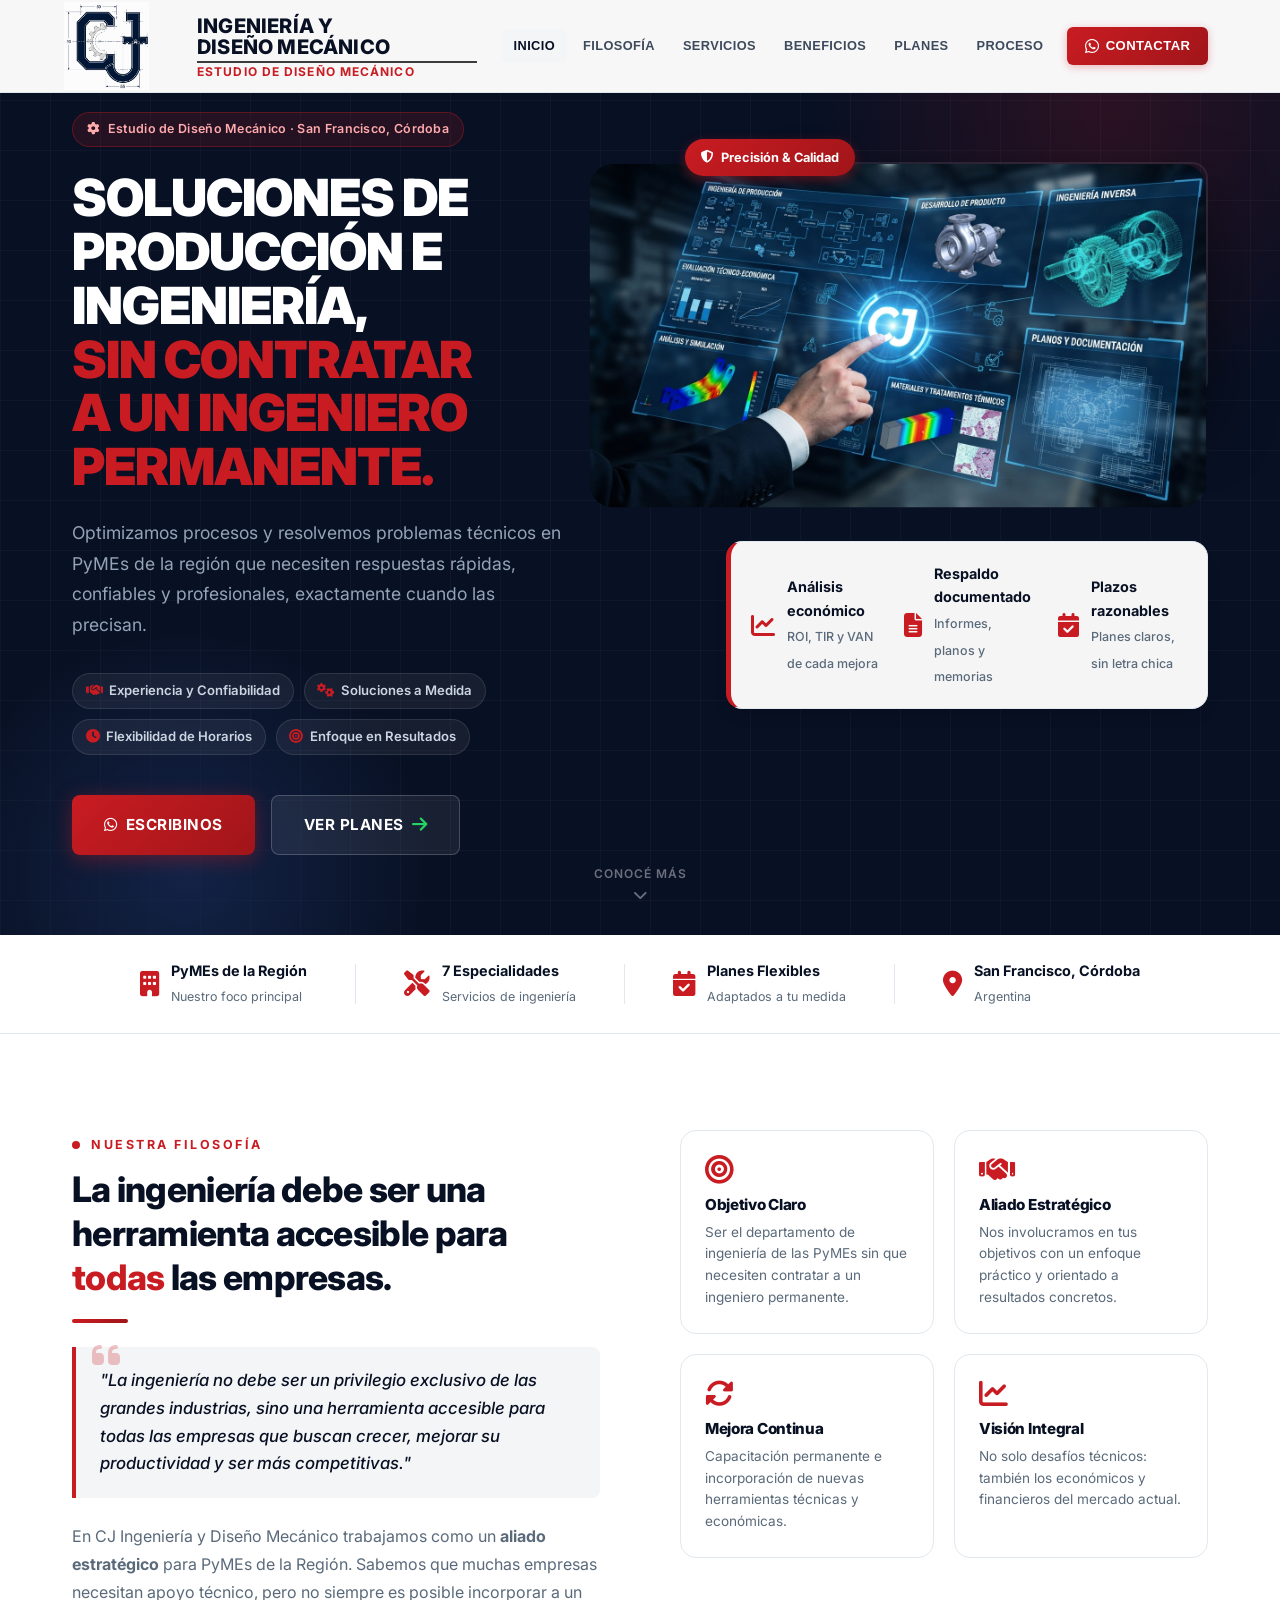
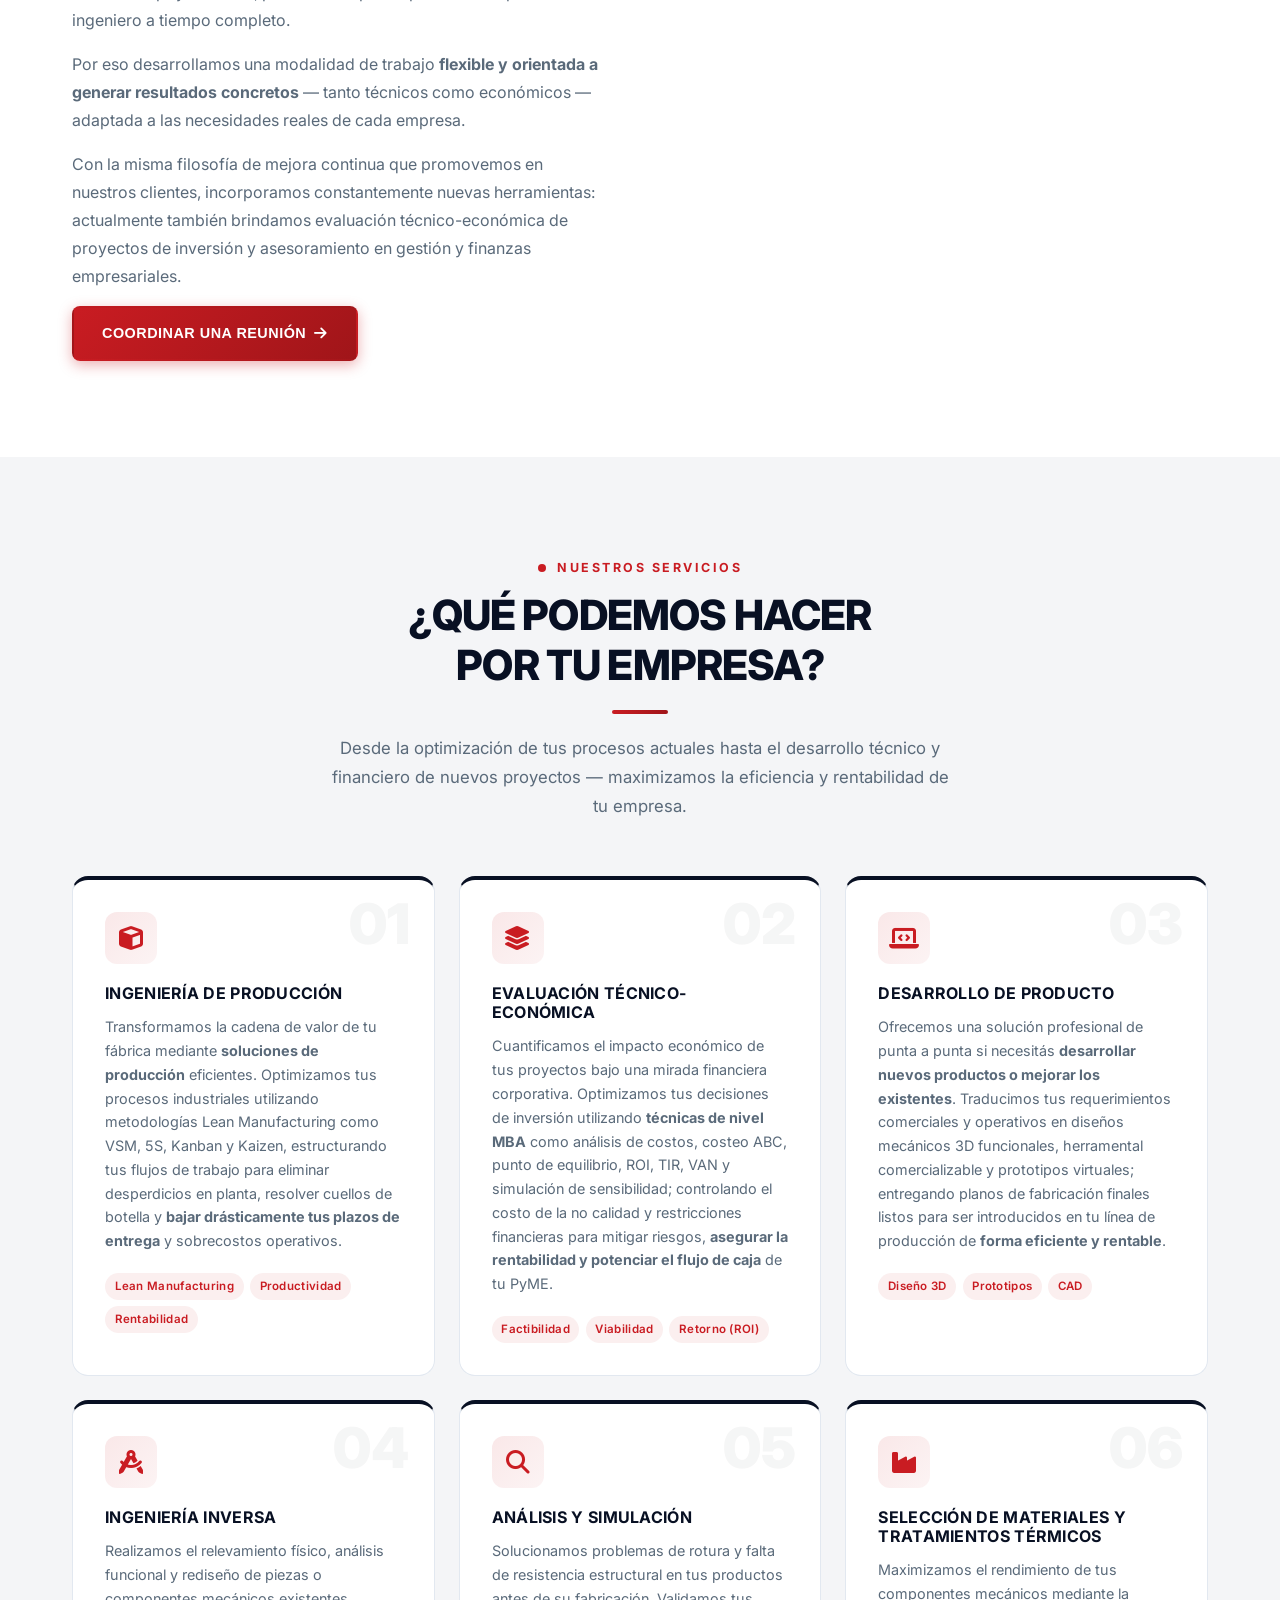
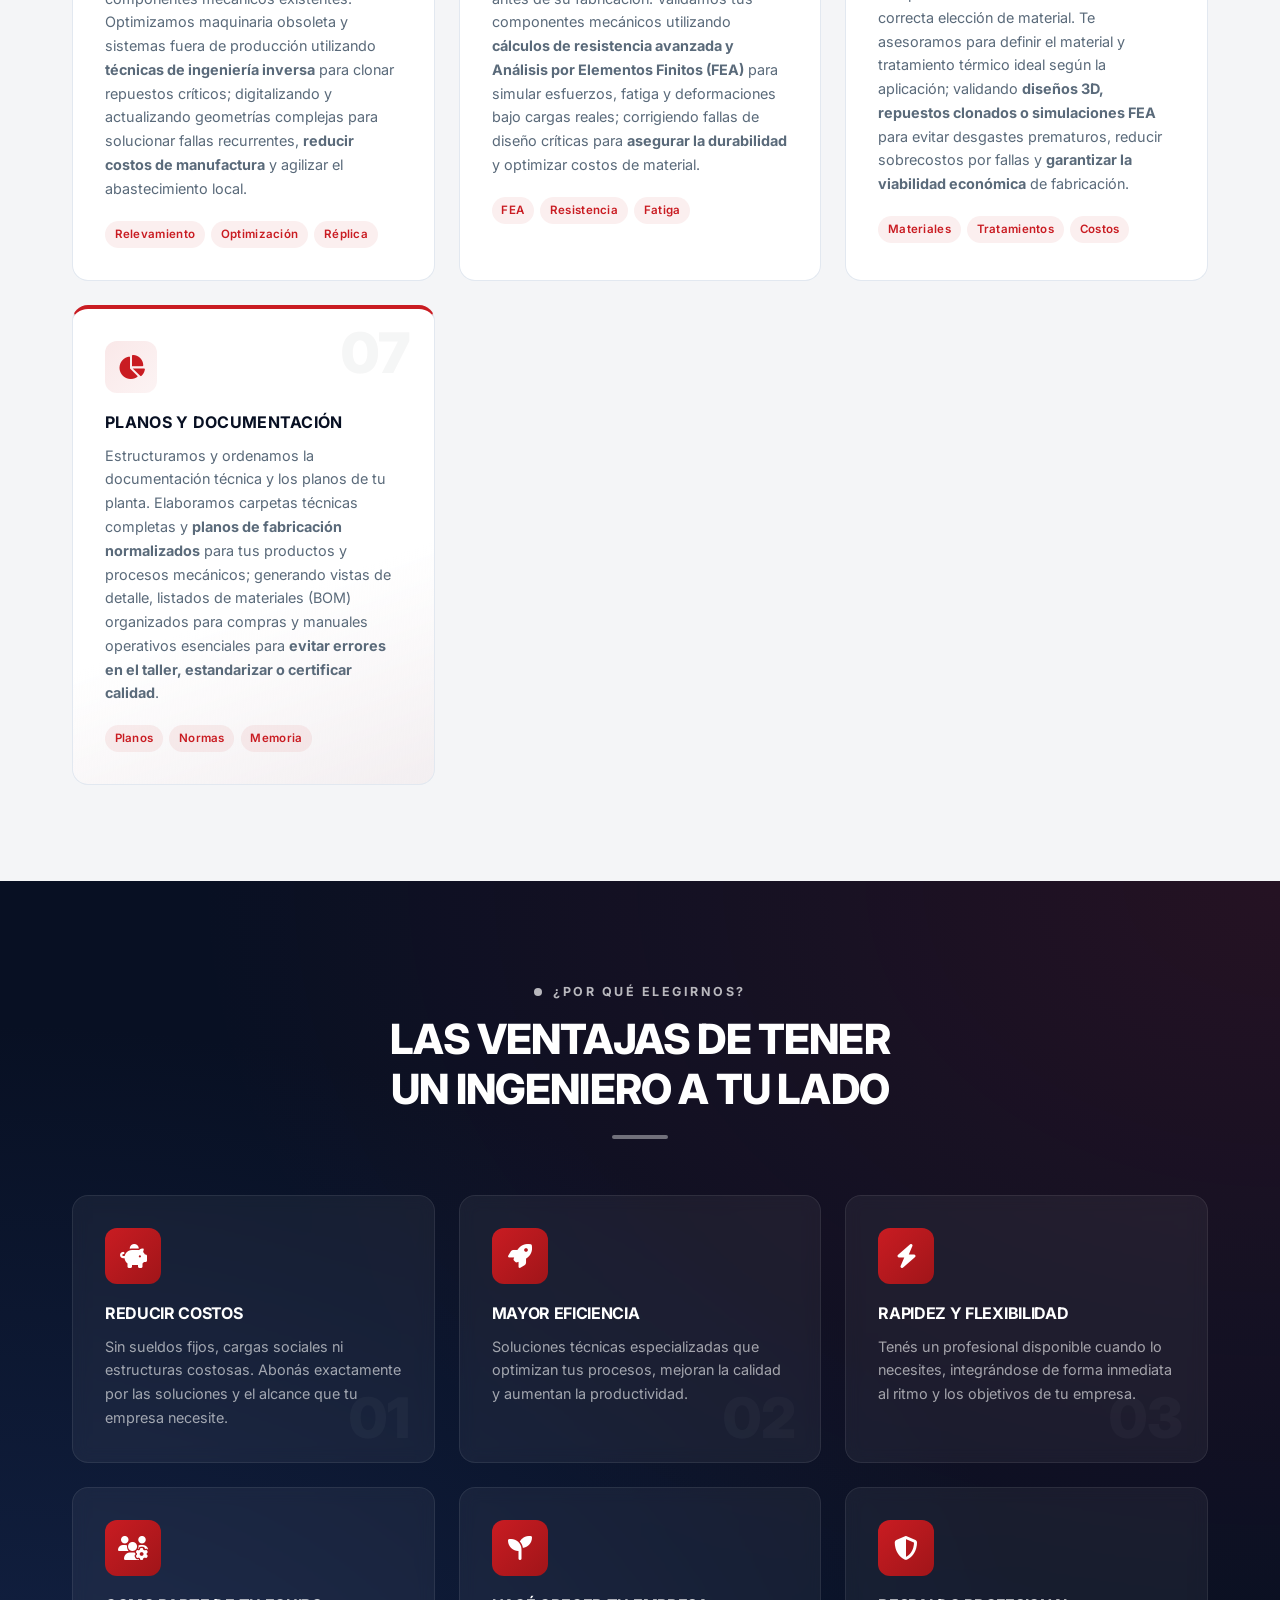
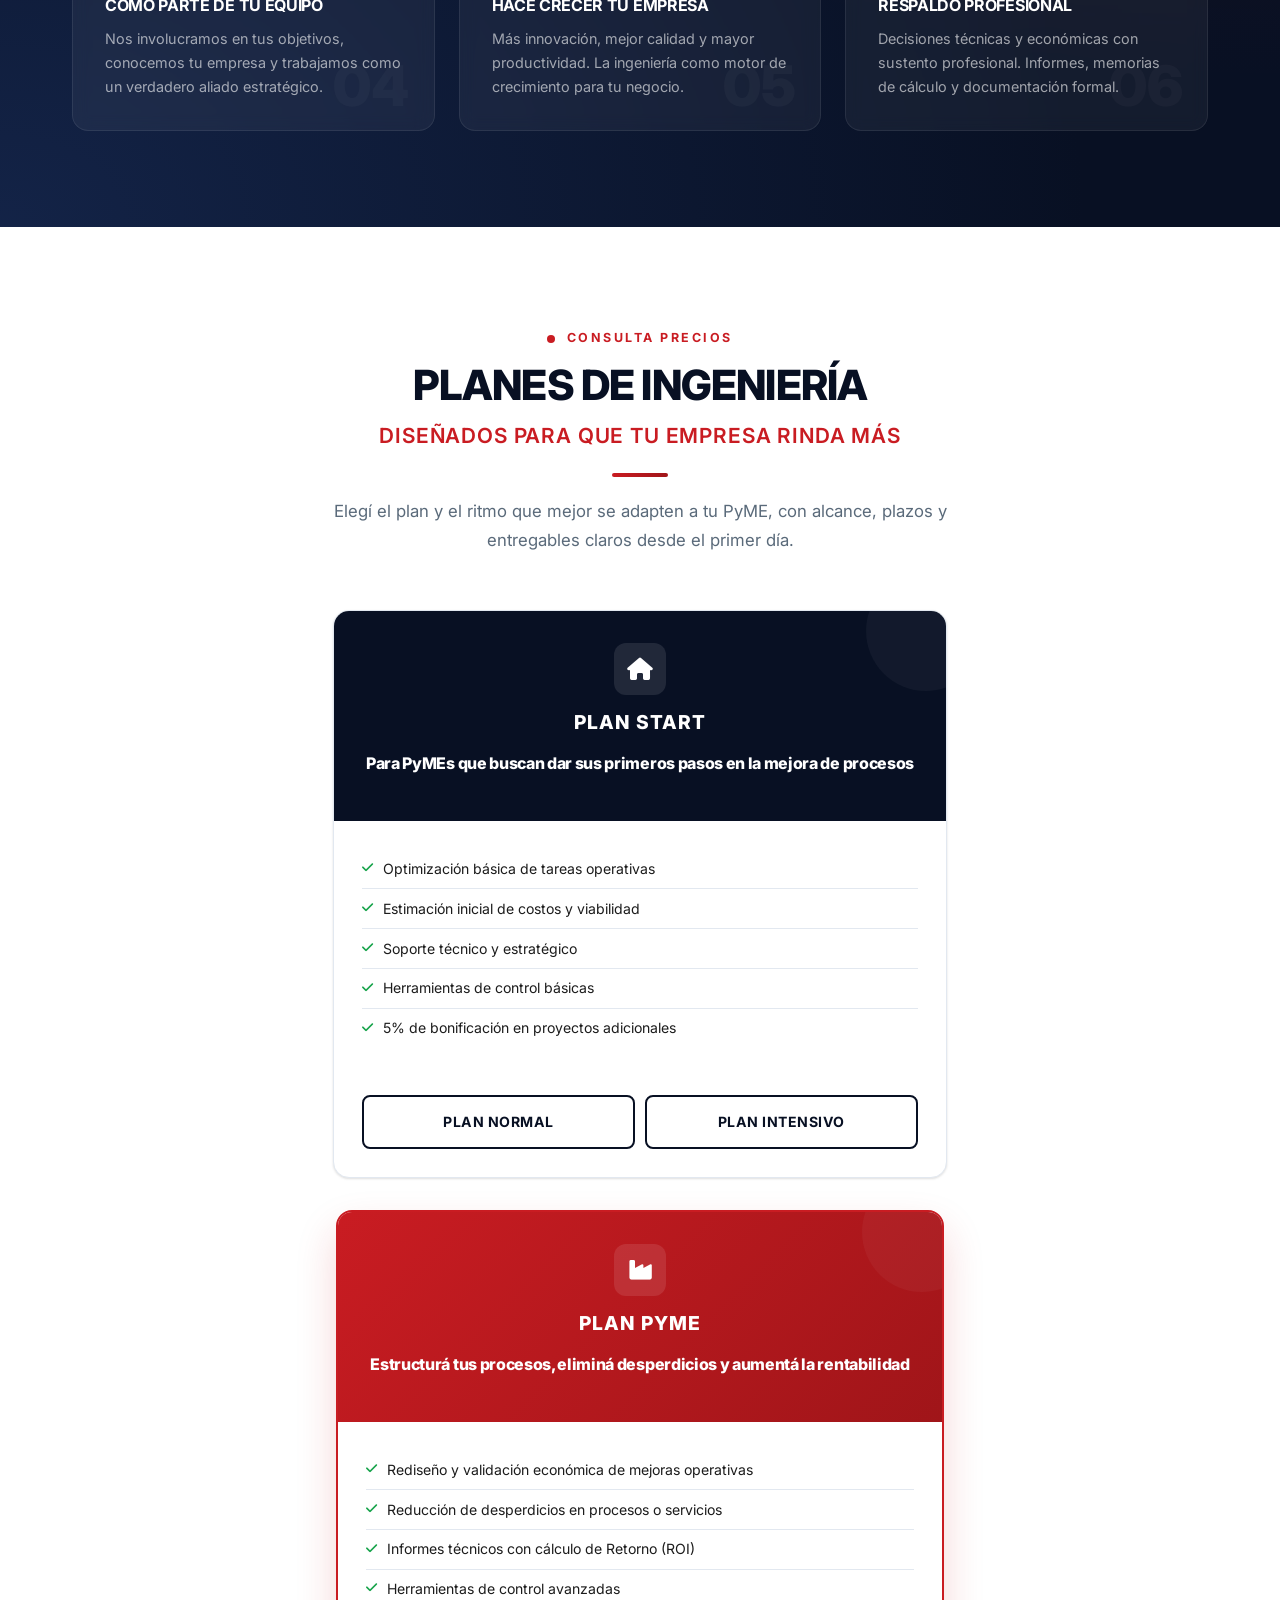
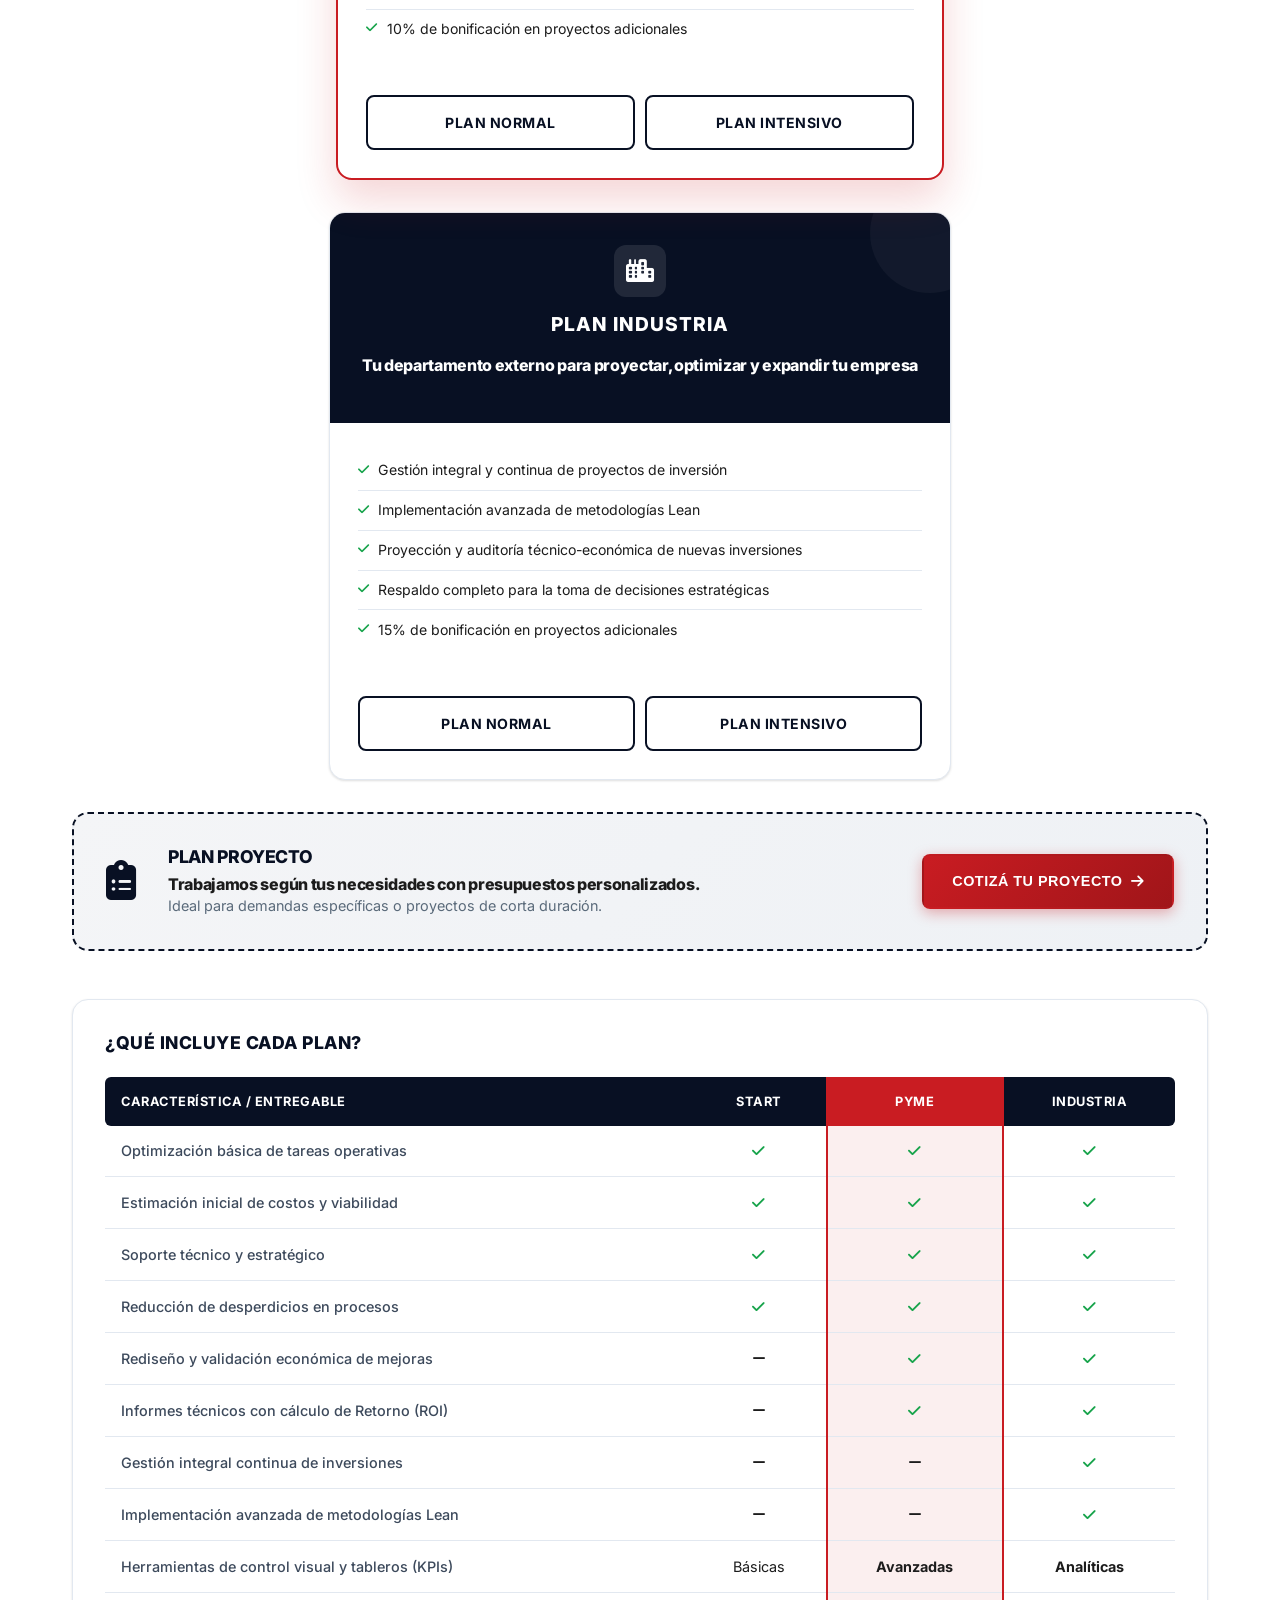
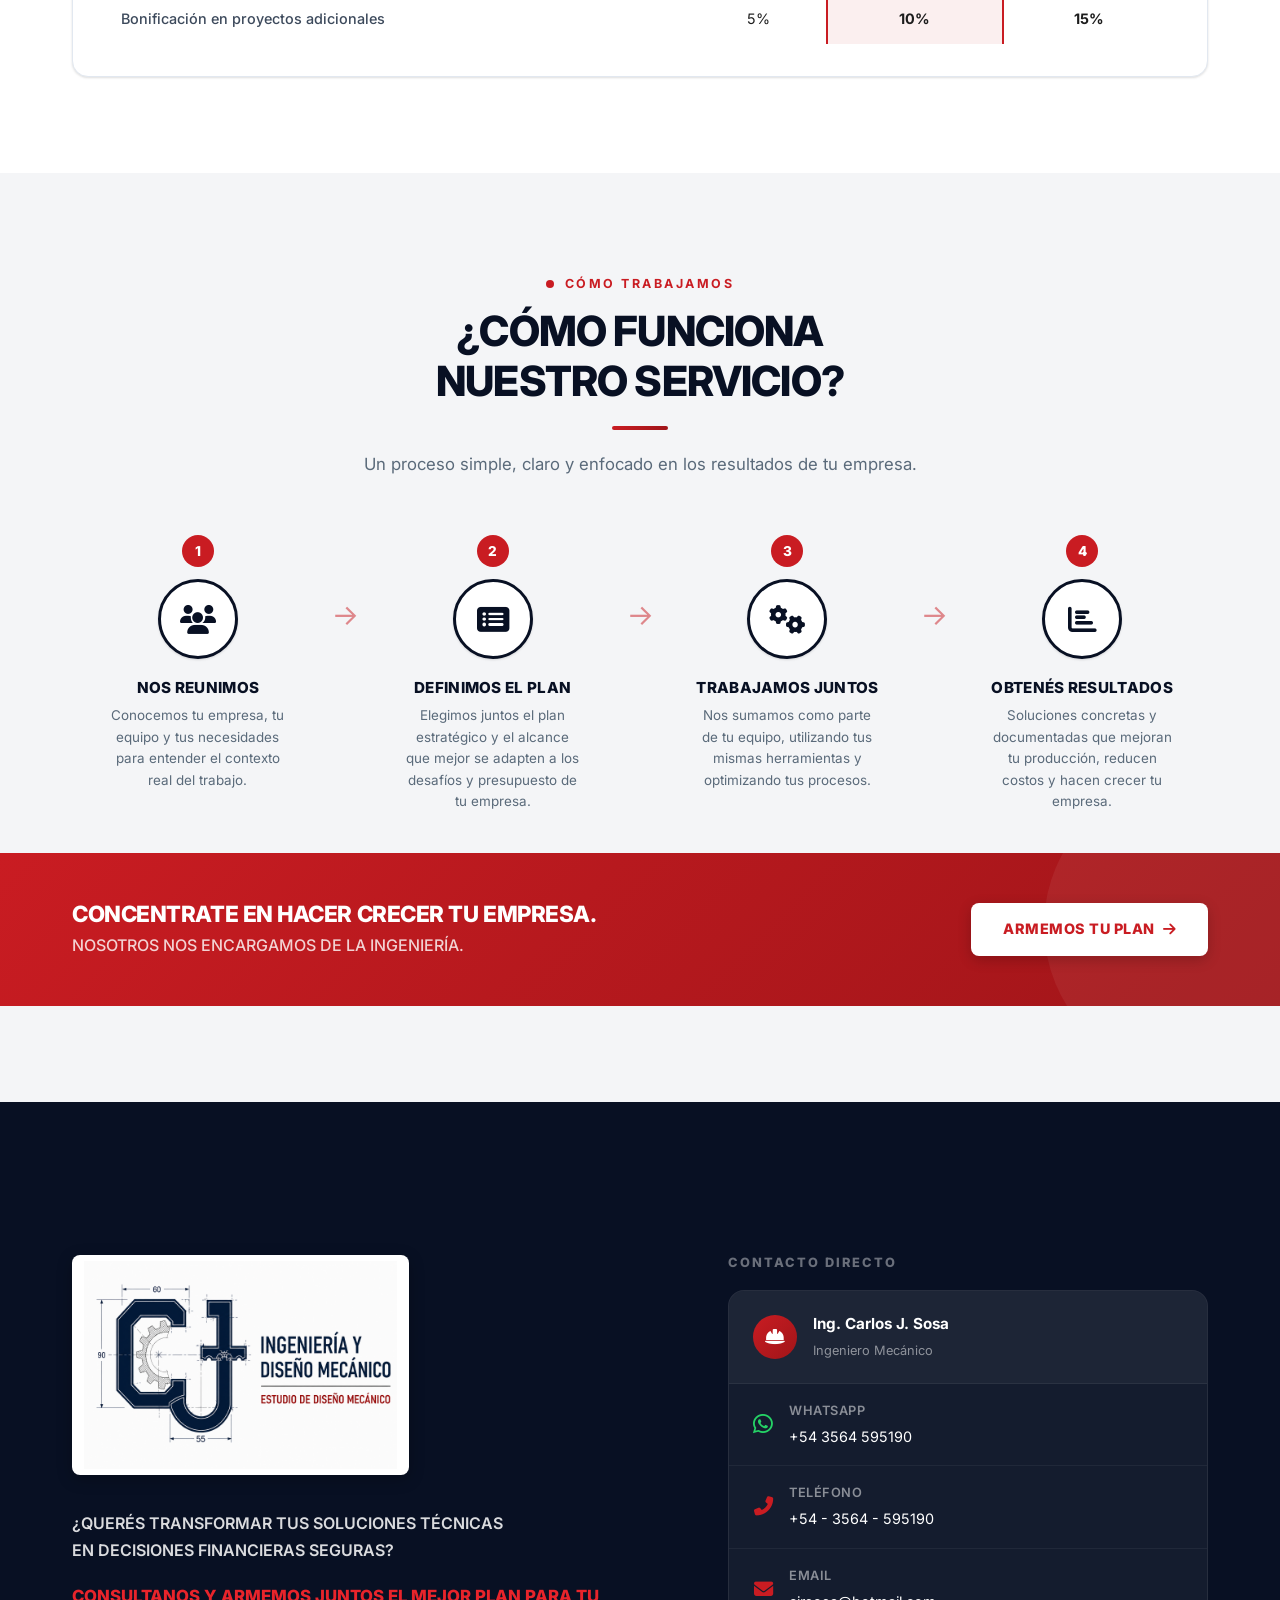
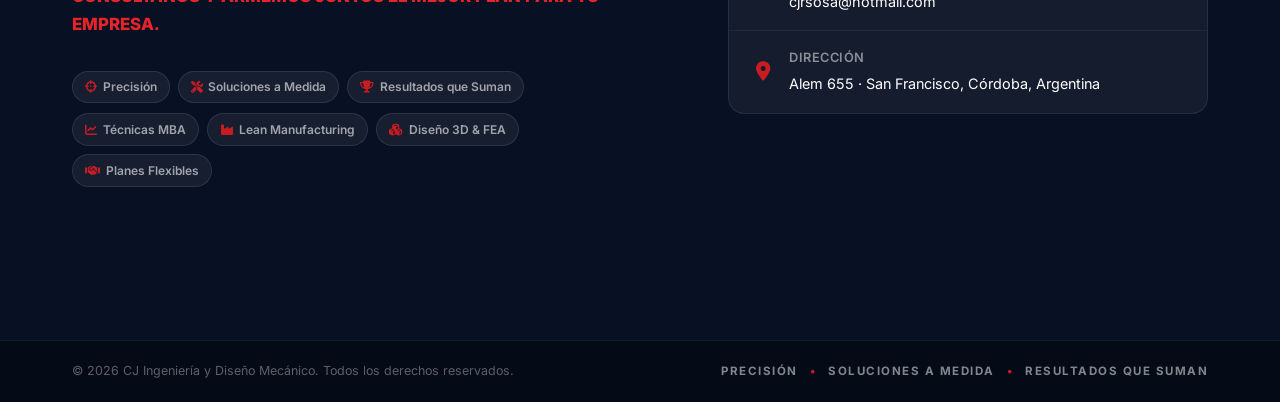
==== commit 11146faa: "Update index.html" ====
--- a/index.html
+++ b/index.html
@@ -630,7 +630,6 @@
 
     <!-- Plan Pyme (Destacado) -->
     <div class="pricing-card pricing-card--featured" data-animate="fade-up" style="animation-delay:0.1s">
-        <div class="featured-ribbon">EL MÁS ELEGIDO</div>
         <div class="pricing-header red">
             <div class="plan-icon"><i class="fas fa-industry"></i></div>
             <h3 style="margin-bottom: 20px;">PLAN PYME</h3>
--- a/styles.css
+++ b/styles.css
@@ -901,9 +901,9 @@
 }
 .plans-subtitle-red {
     color: var(--red);
-    font-size: 0.85rem;
-    font-weight: 700;
-    letter-spacing: 2px;
+    font-size: clamp(1.1rem, 2.2vw, 1.3rem);
+    font-weight: 600;
+    letter-spacing: 0.04em;
     text-transform: uppercase;
     display: block;
     margin-top: 0.5rem;
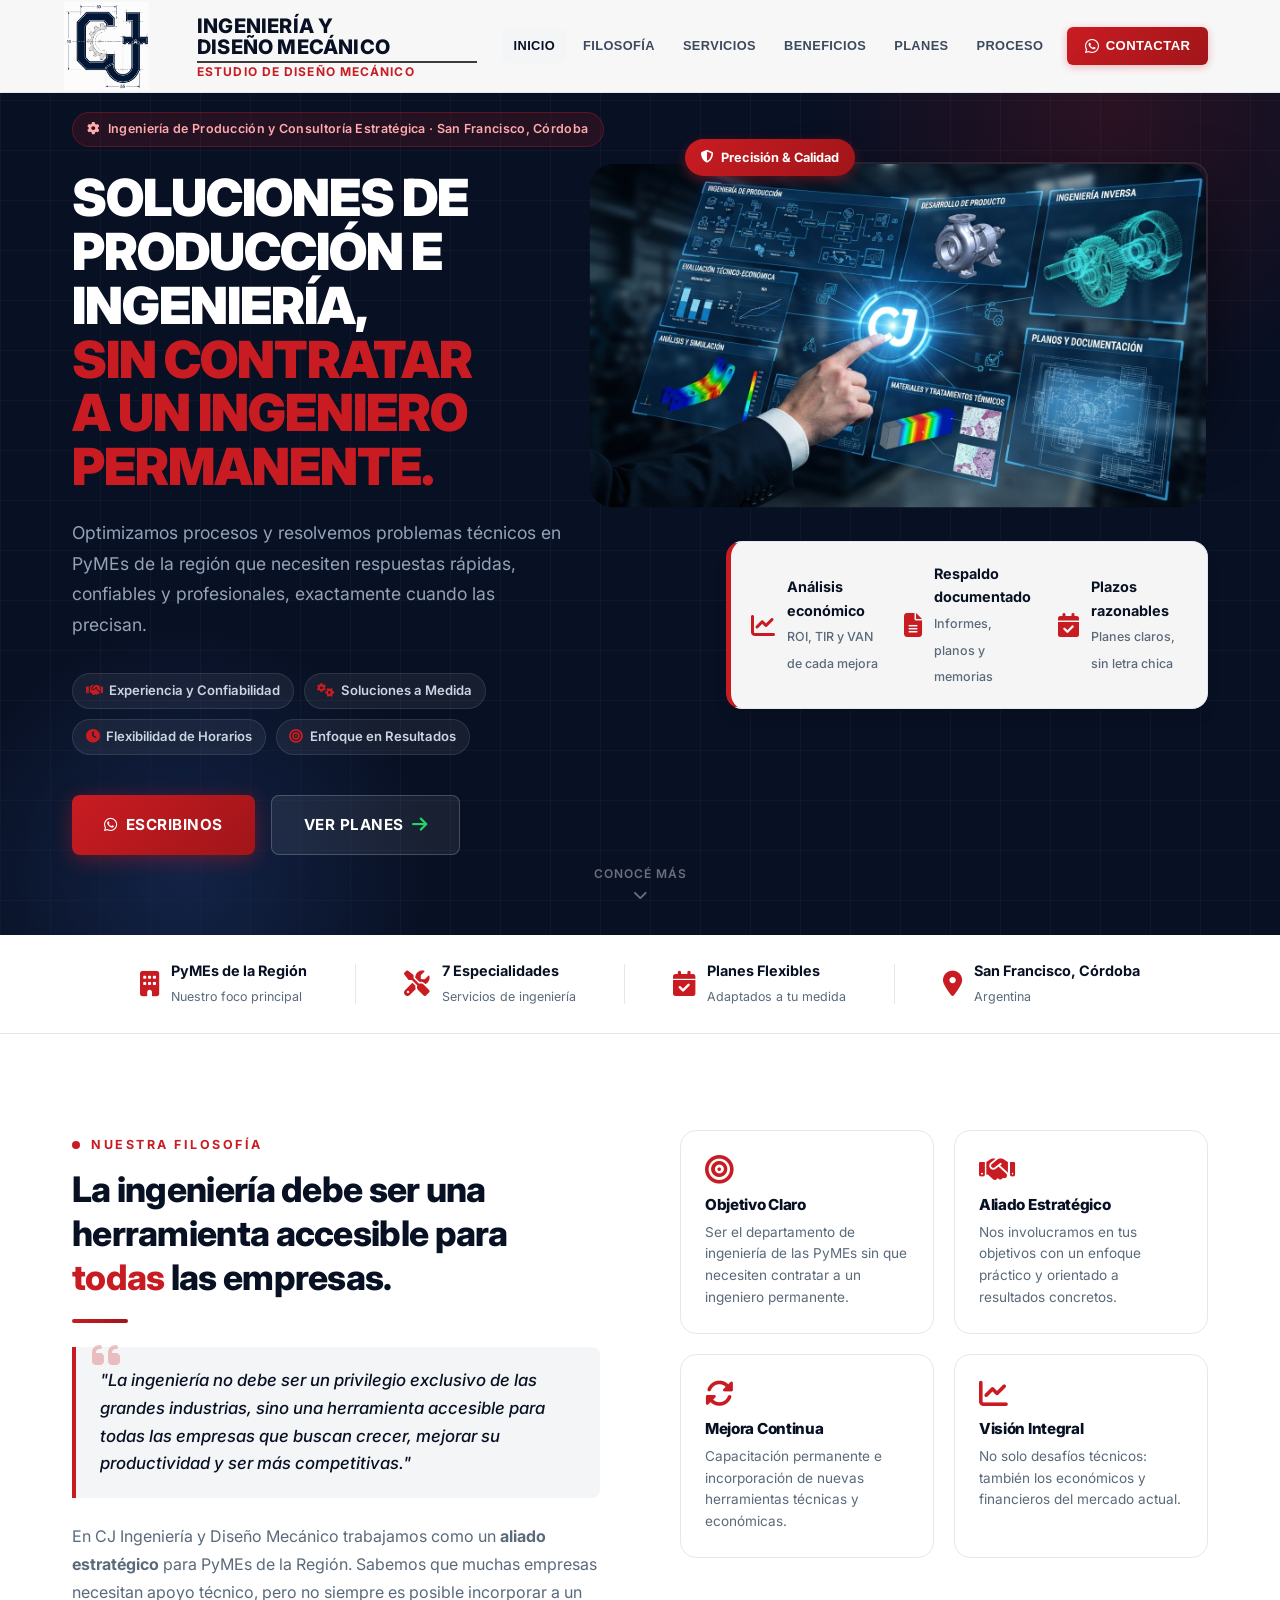
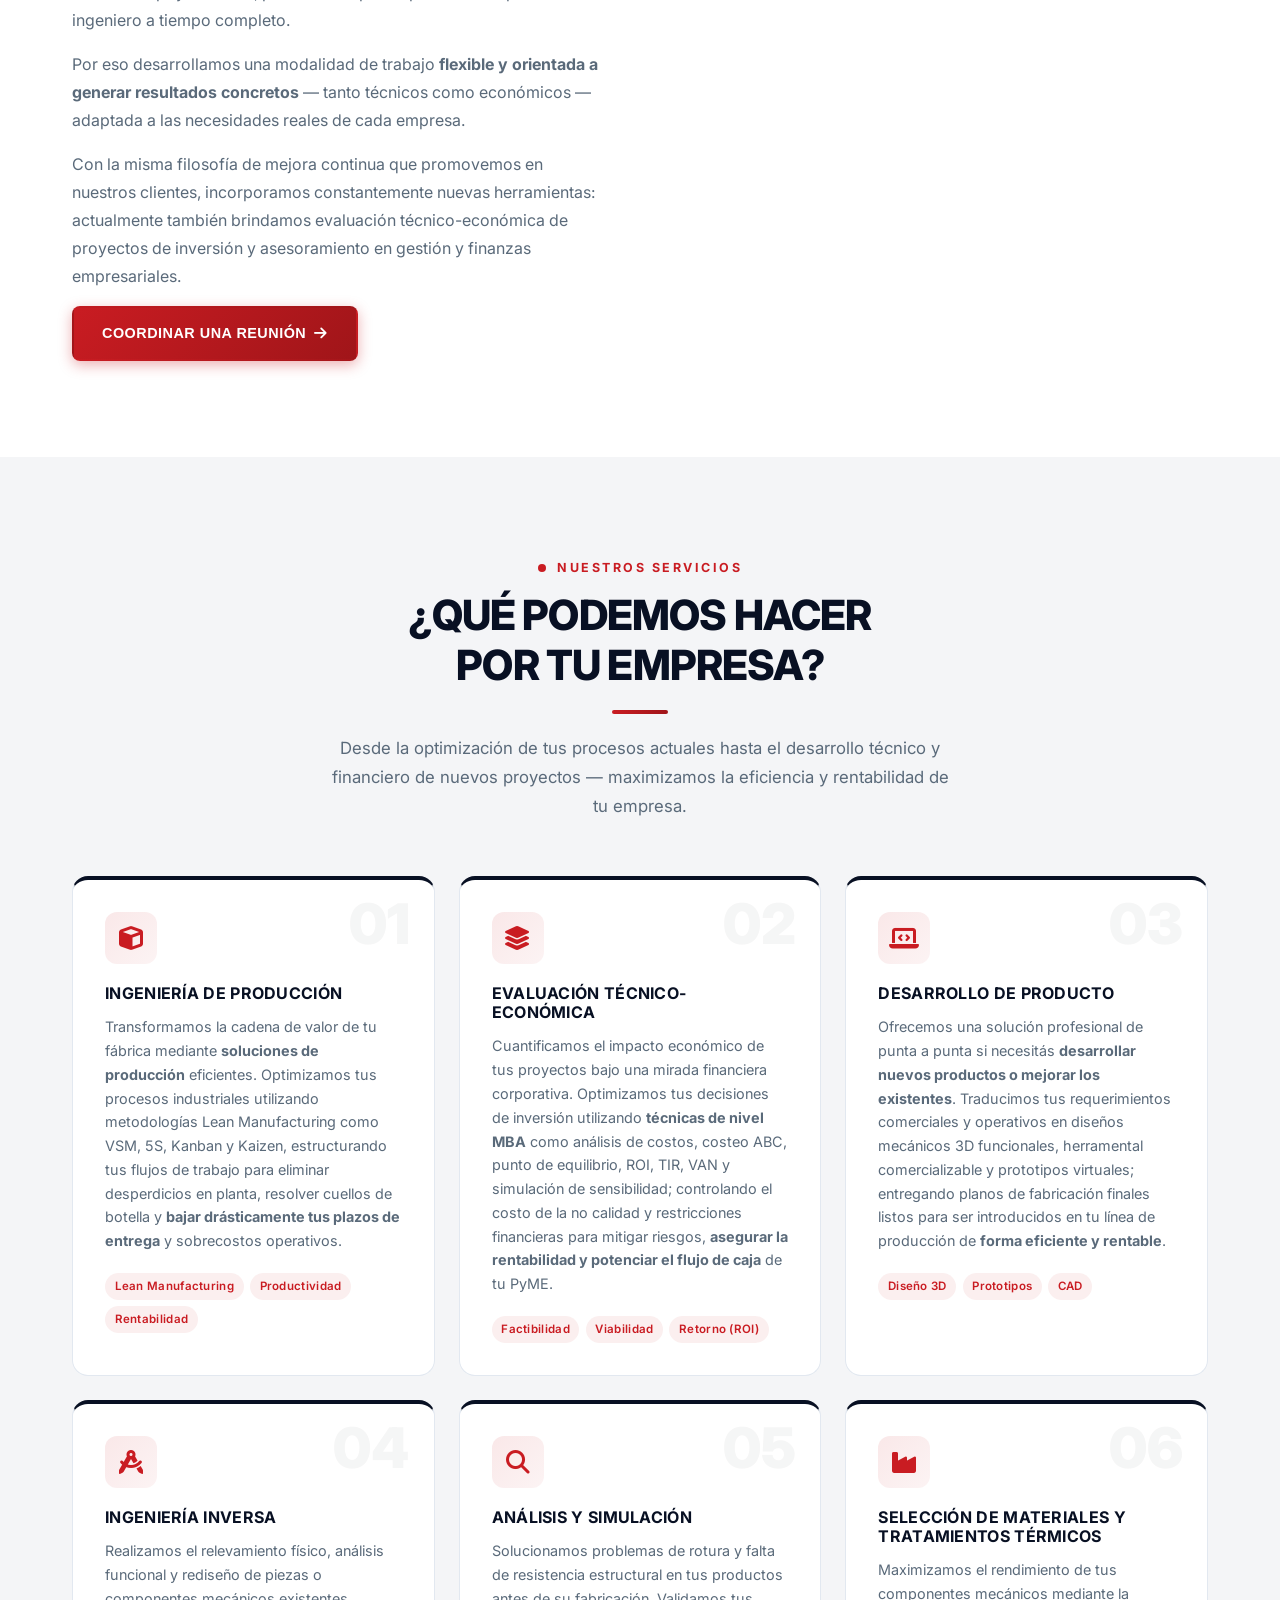
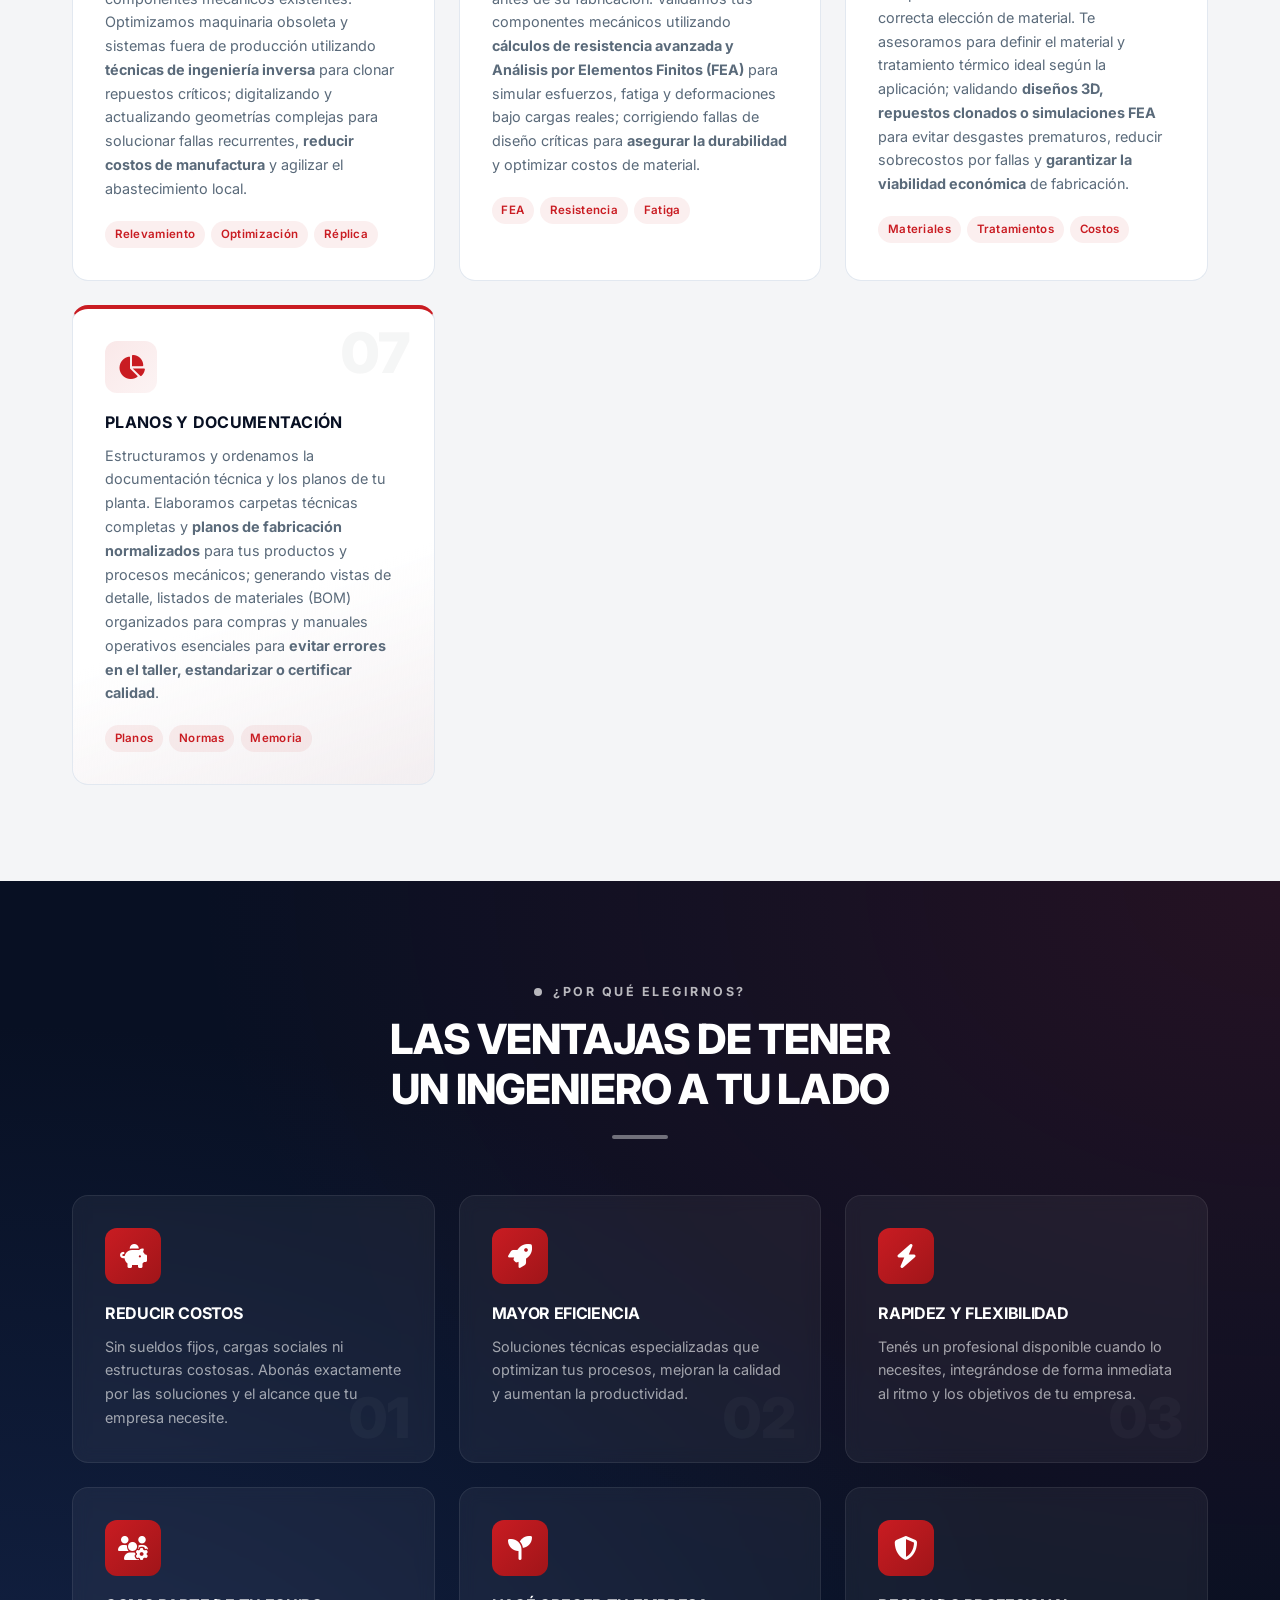
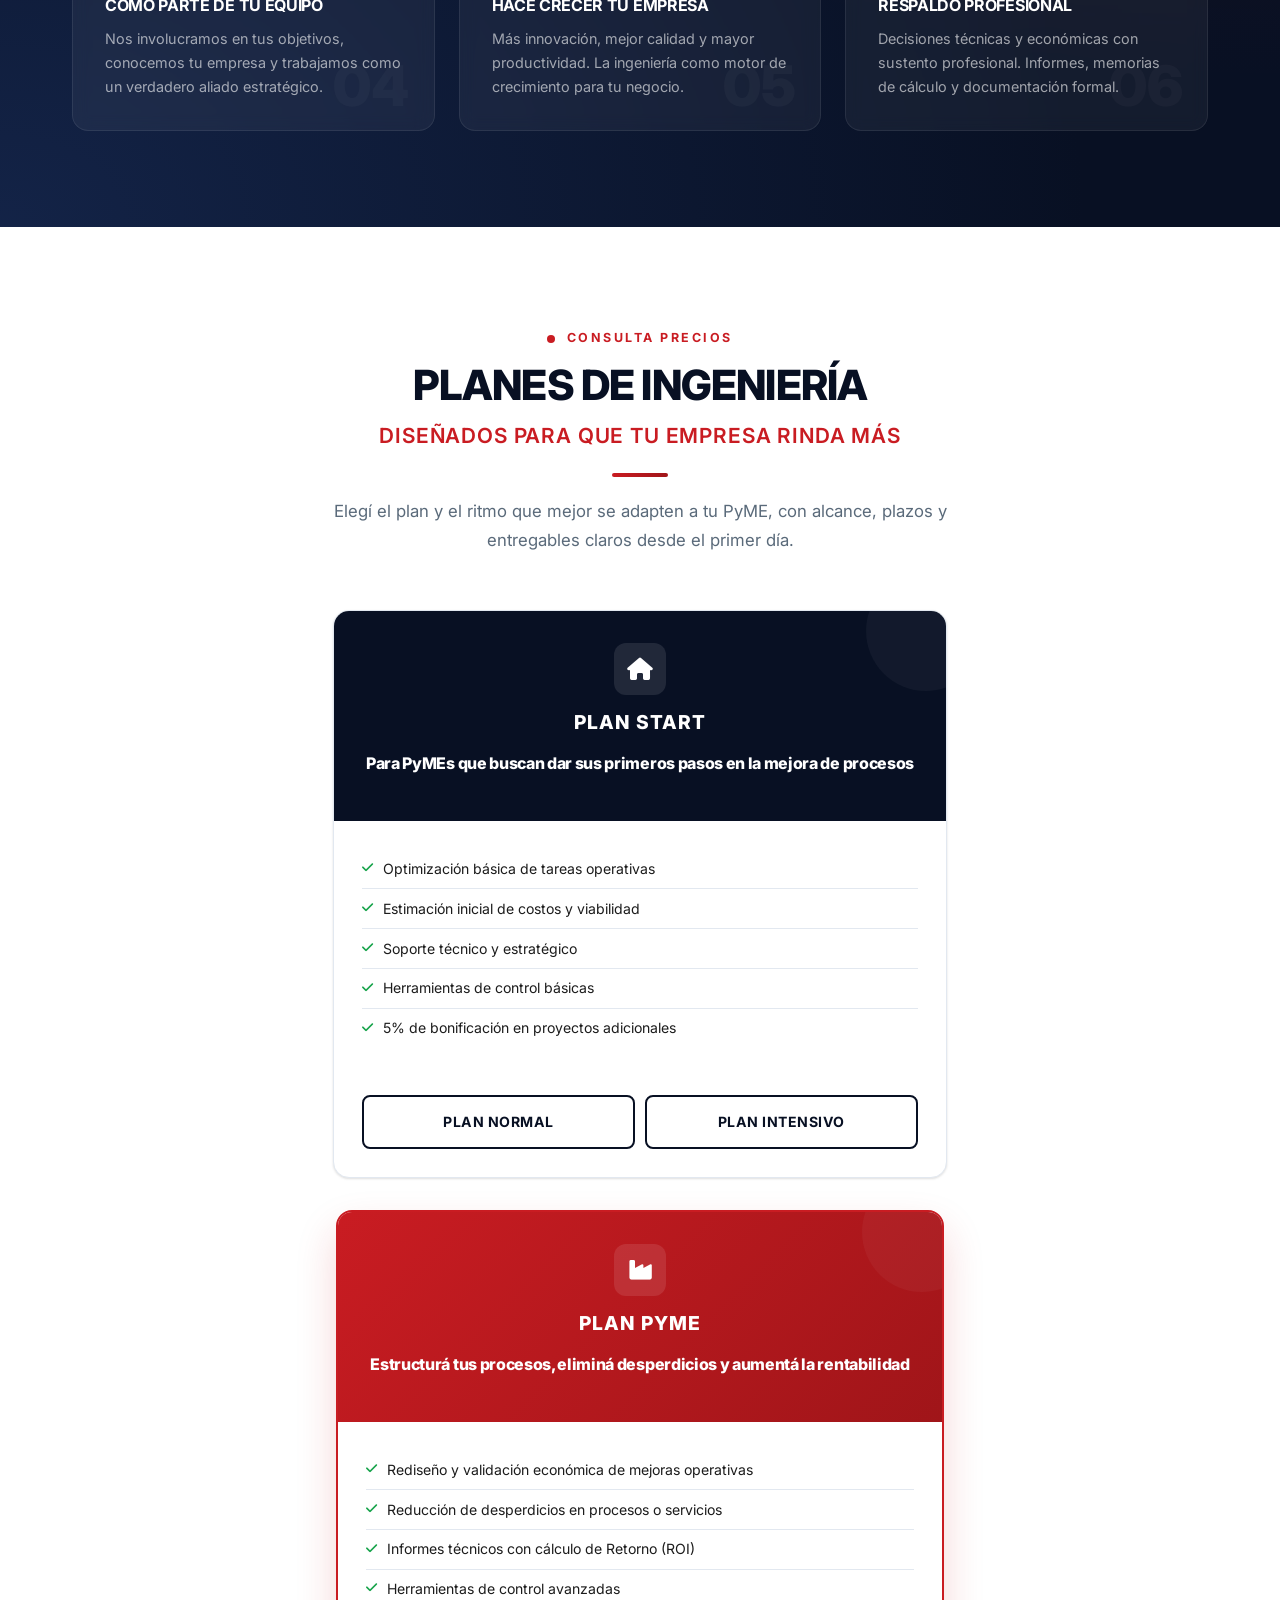
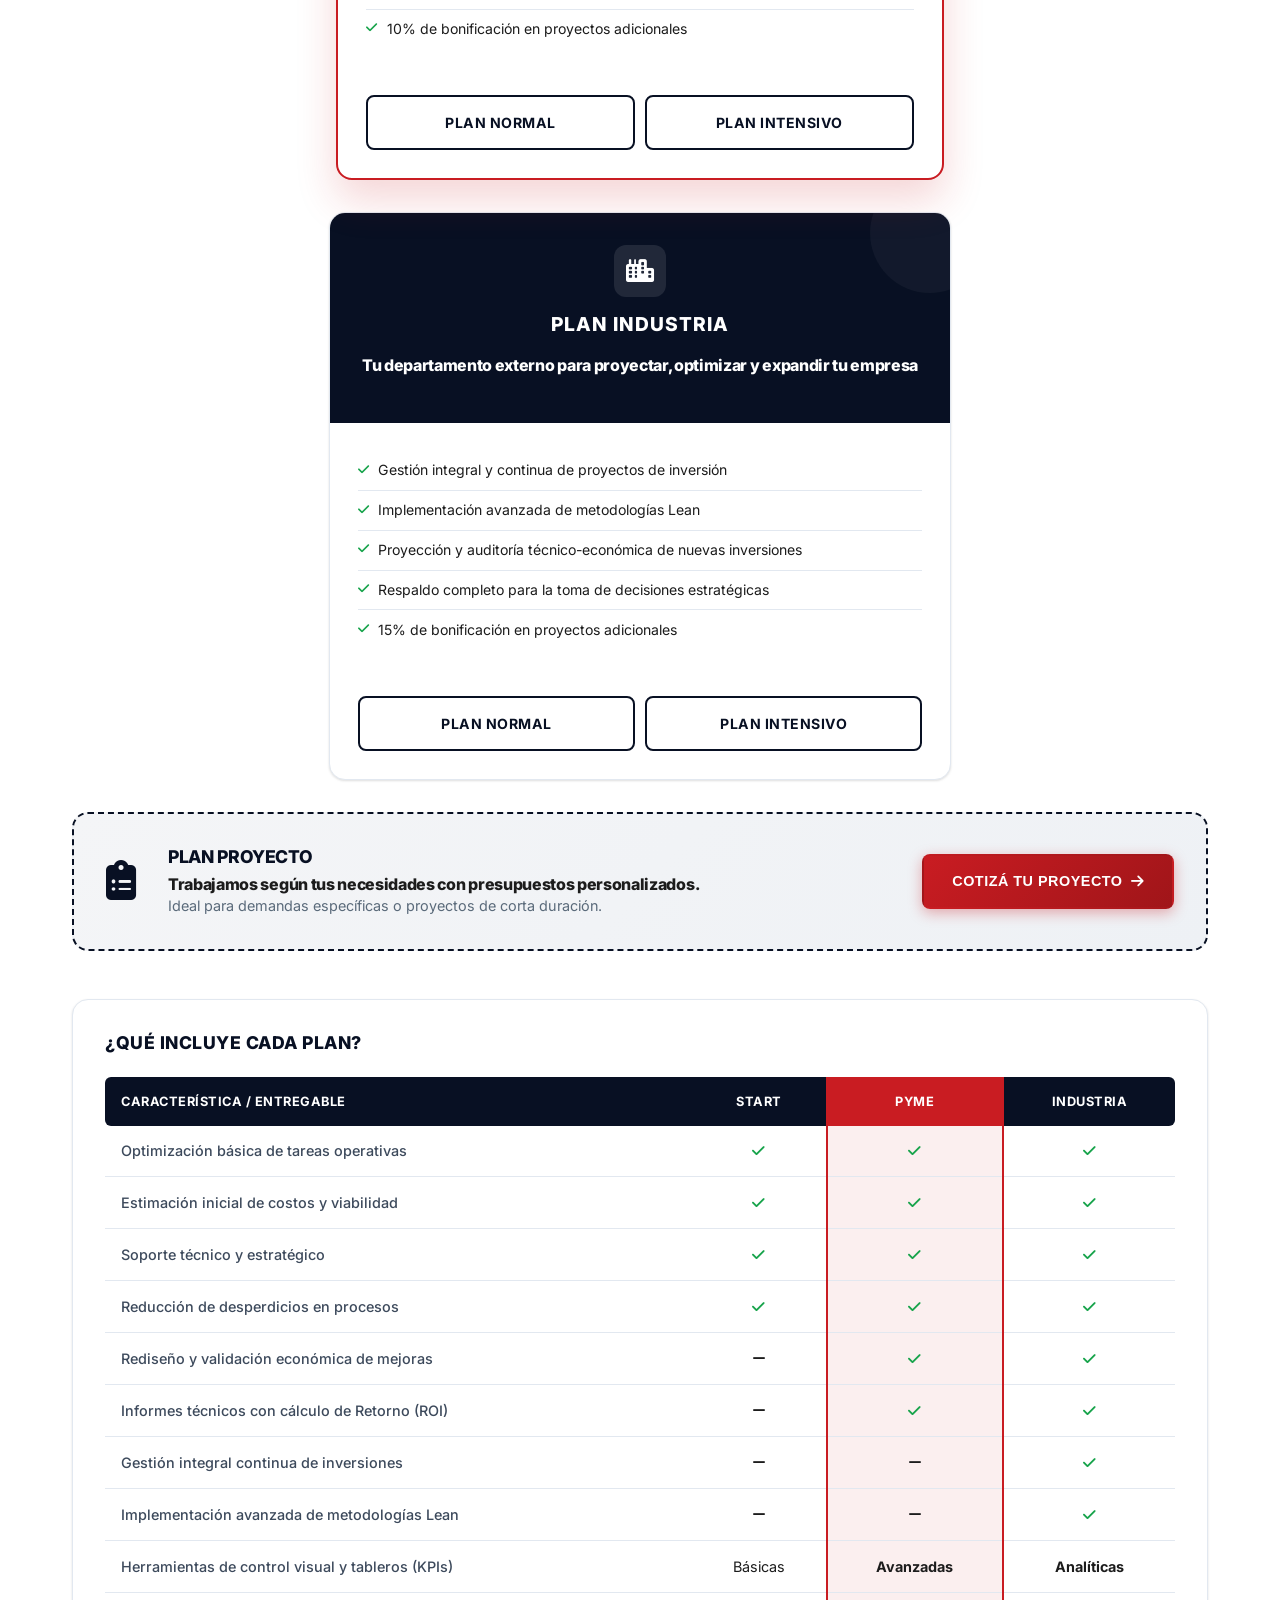
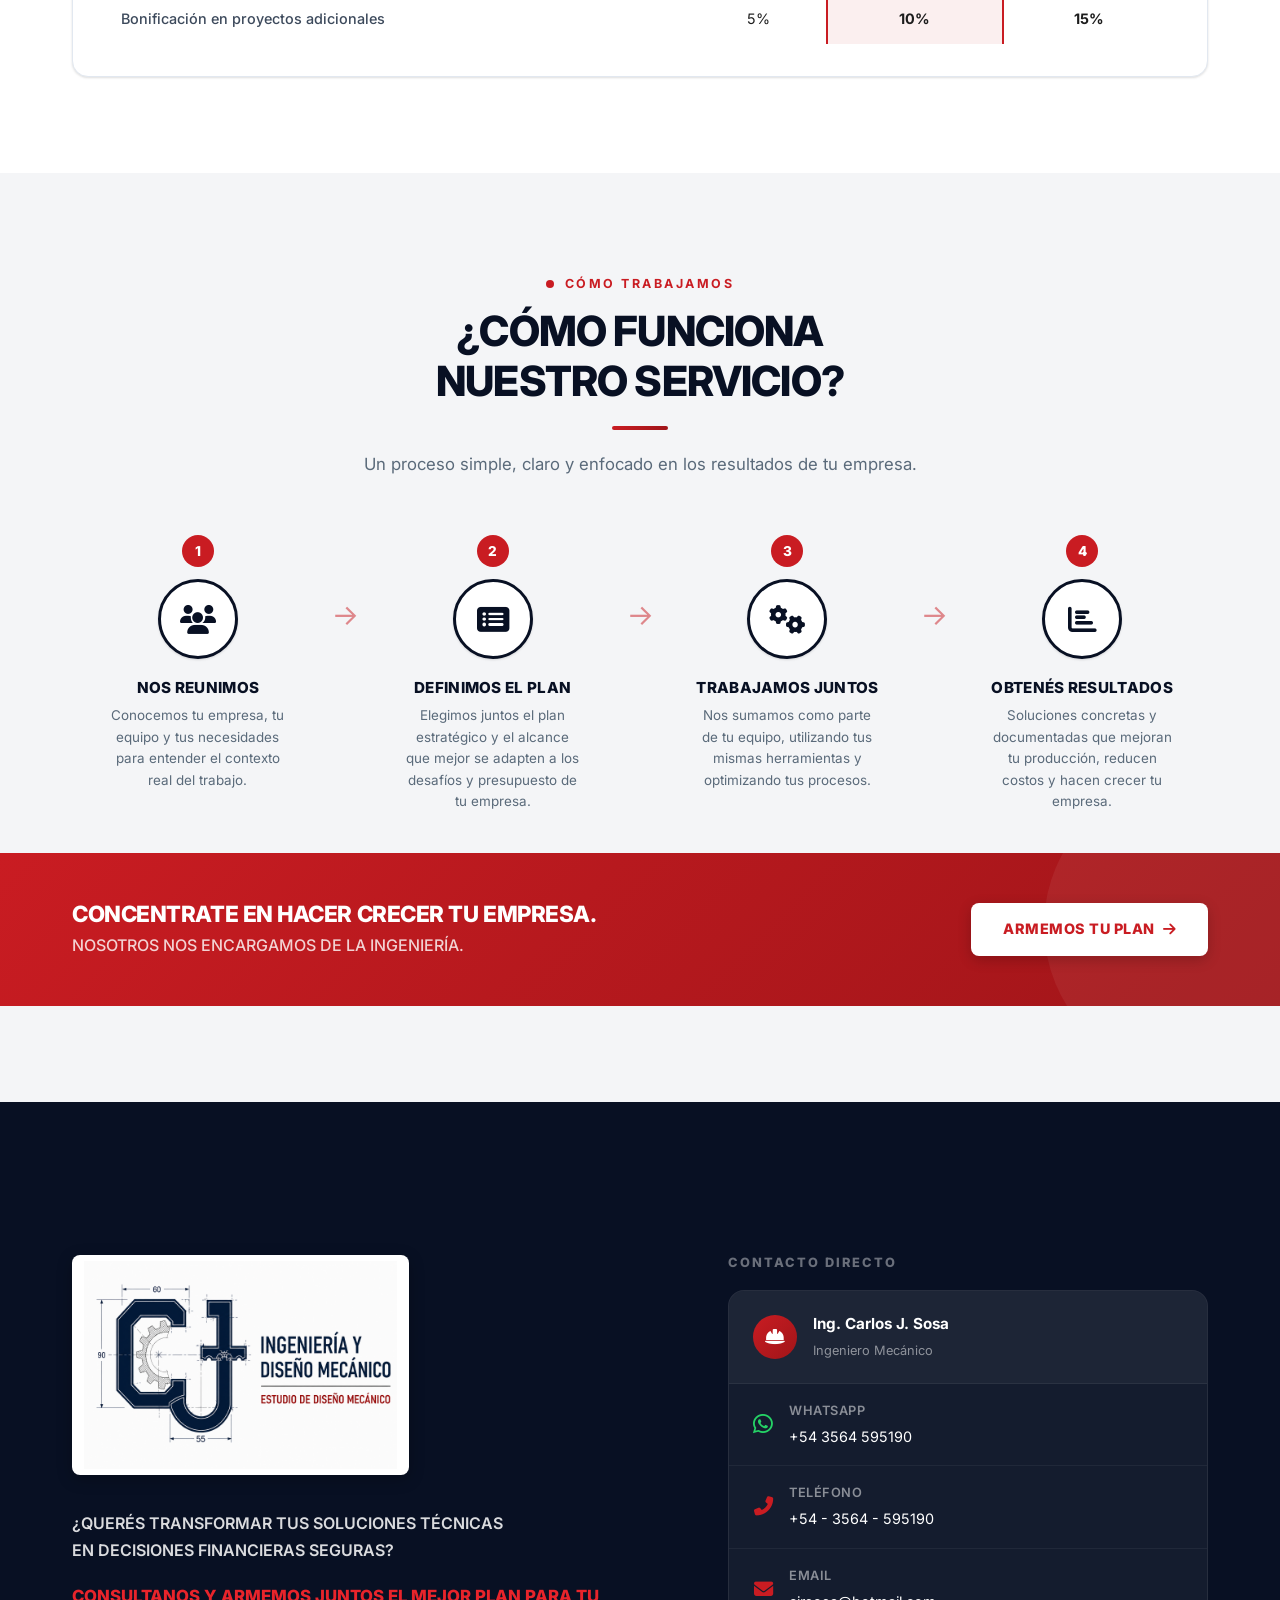
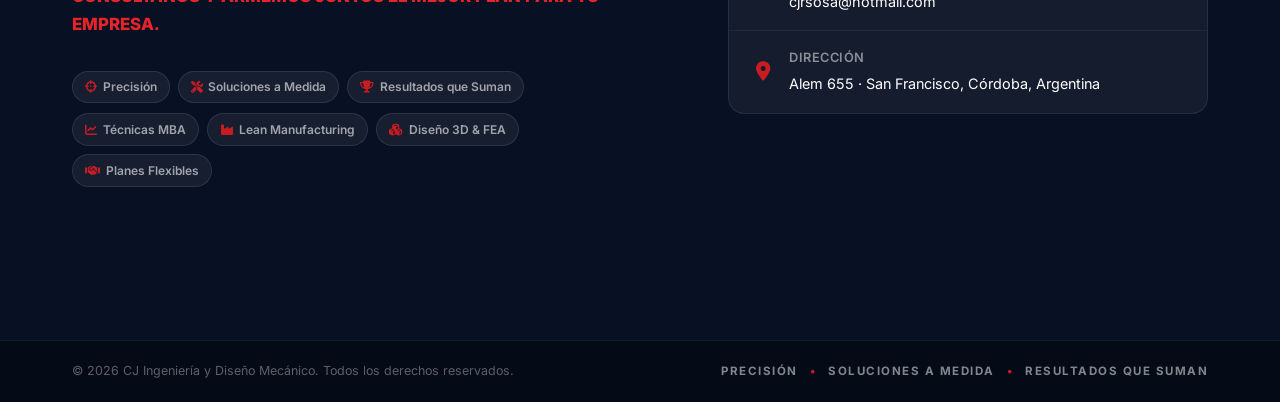
==== commit 68619ea7: "Update index.html" ====
--- a/index.html
+++ b/index.html
@@ -213,7 +213,7 @@
         <div class="hero-text" data-animate="fade-left">
             <div class="hero-badge">
                 <i class="fas fa-cog fa-spin"></i>
-                Estudio de Diseño Mecánico · San Francisco, Córdoba
+                Ingeniería de Producción y Consultoría Estratégica · San Francisco, Córdoba
             </div>
             <h1>
                 SOLUCIONES DE<br>
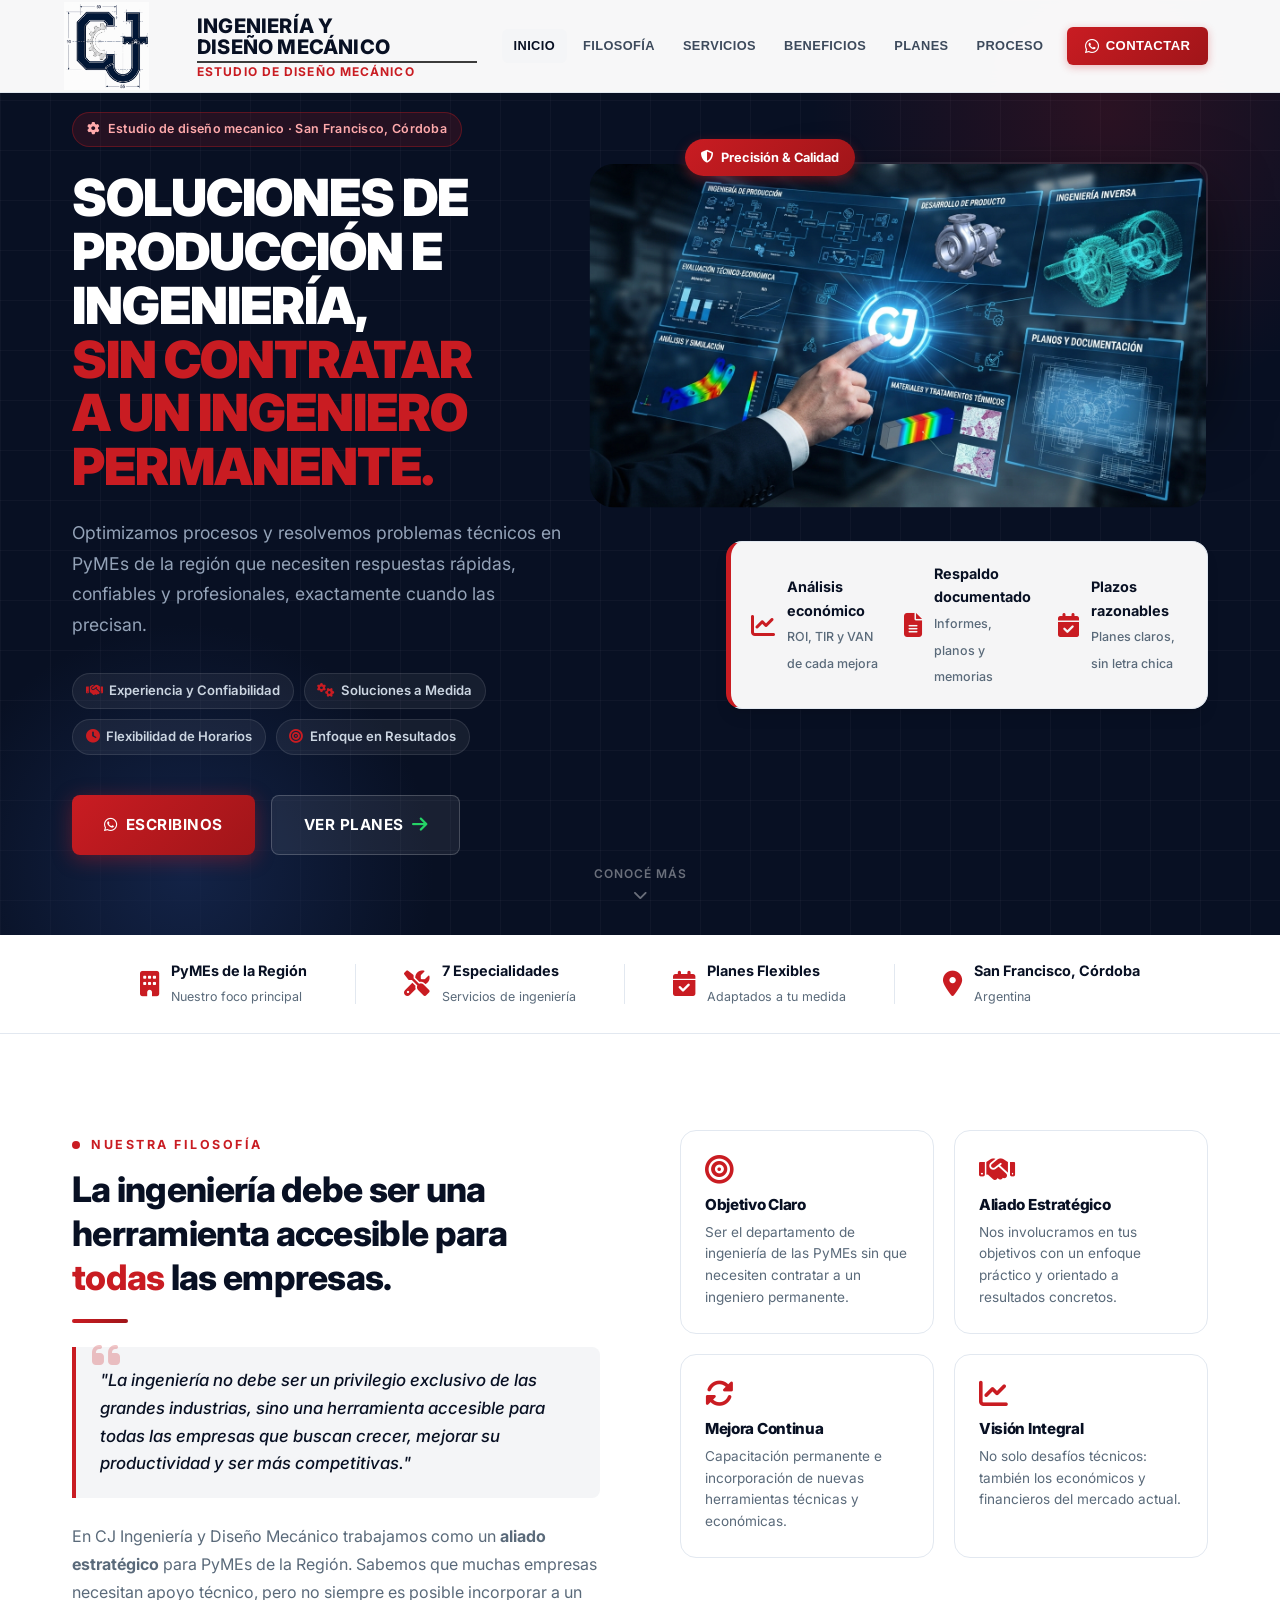
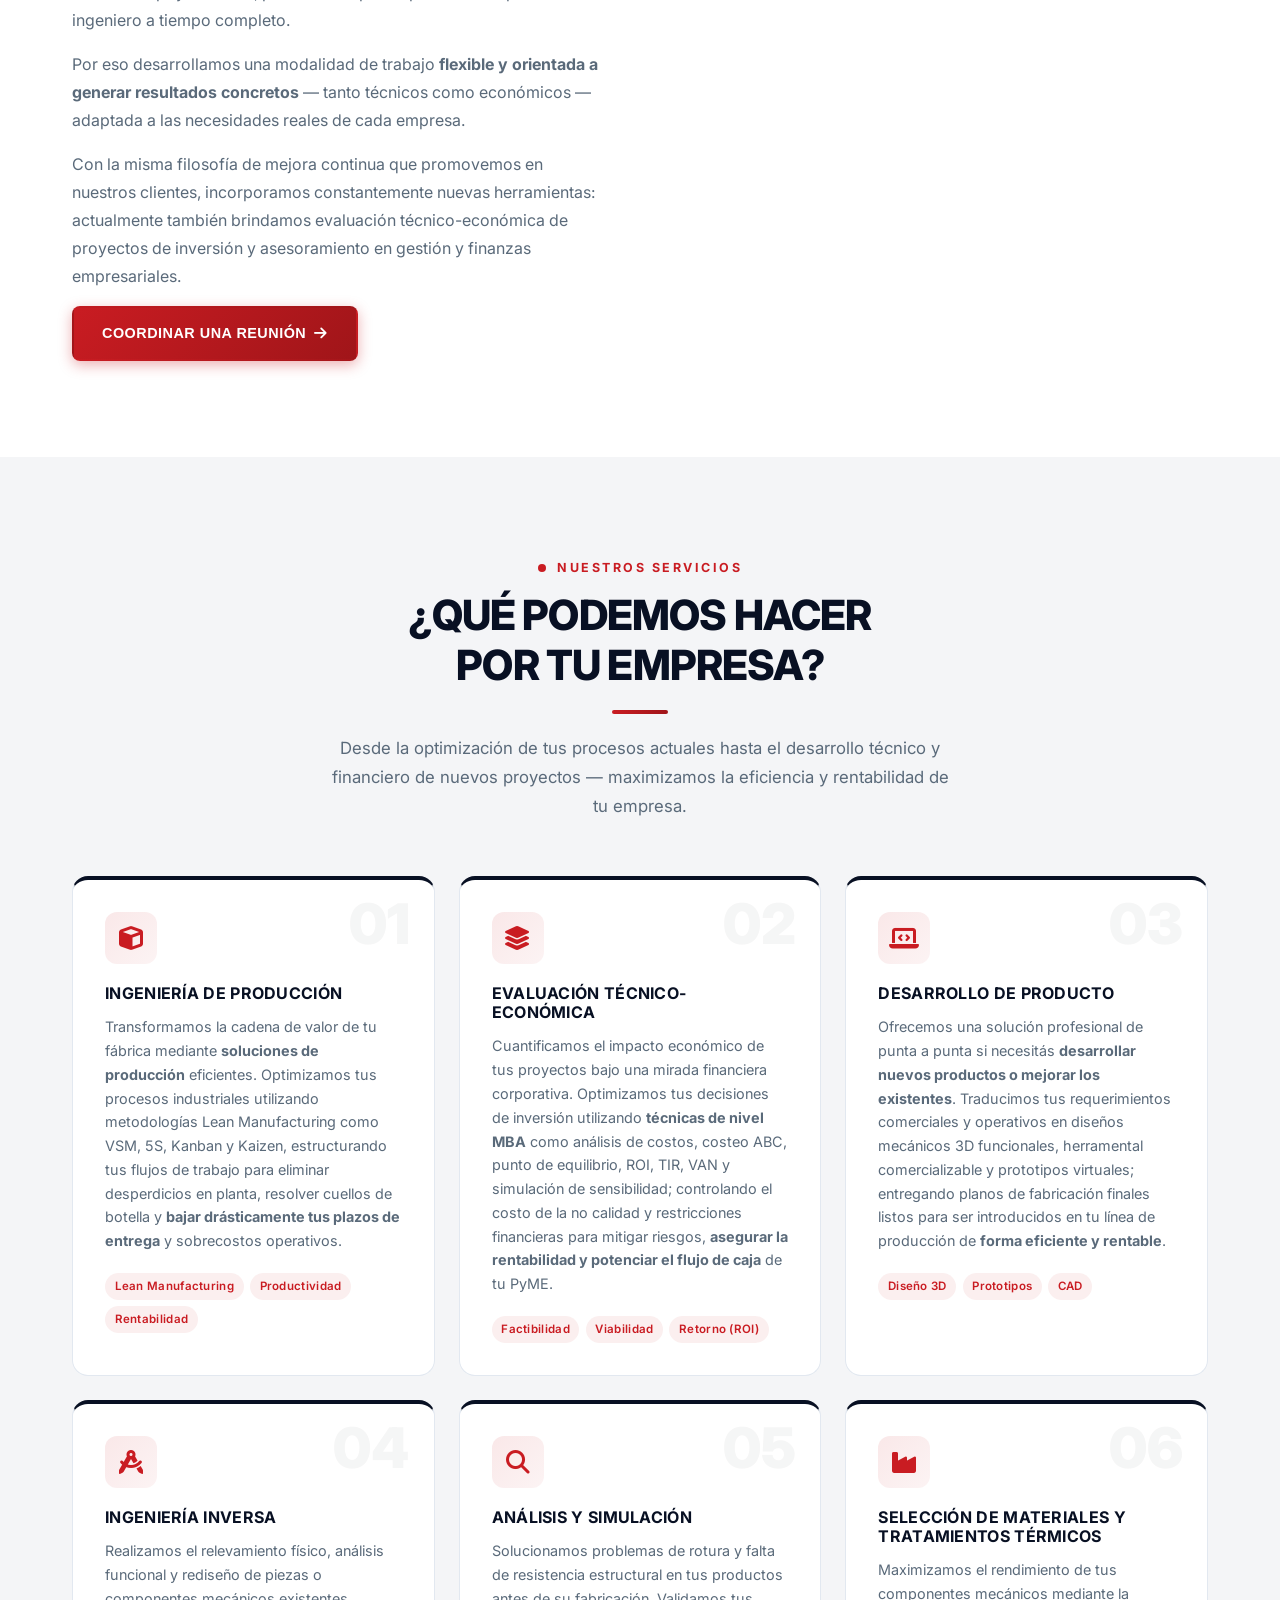
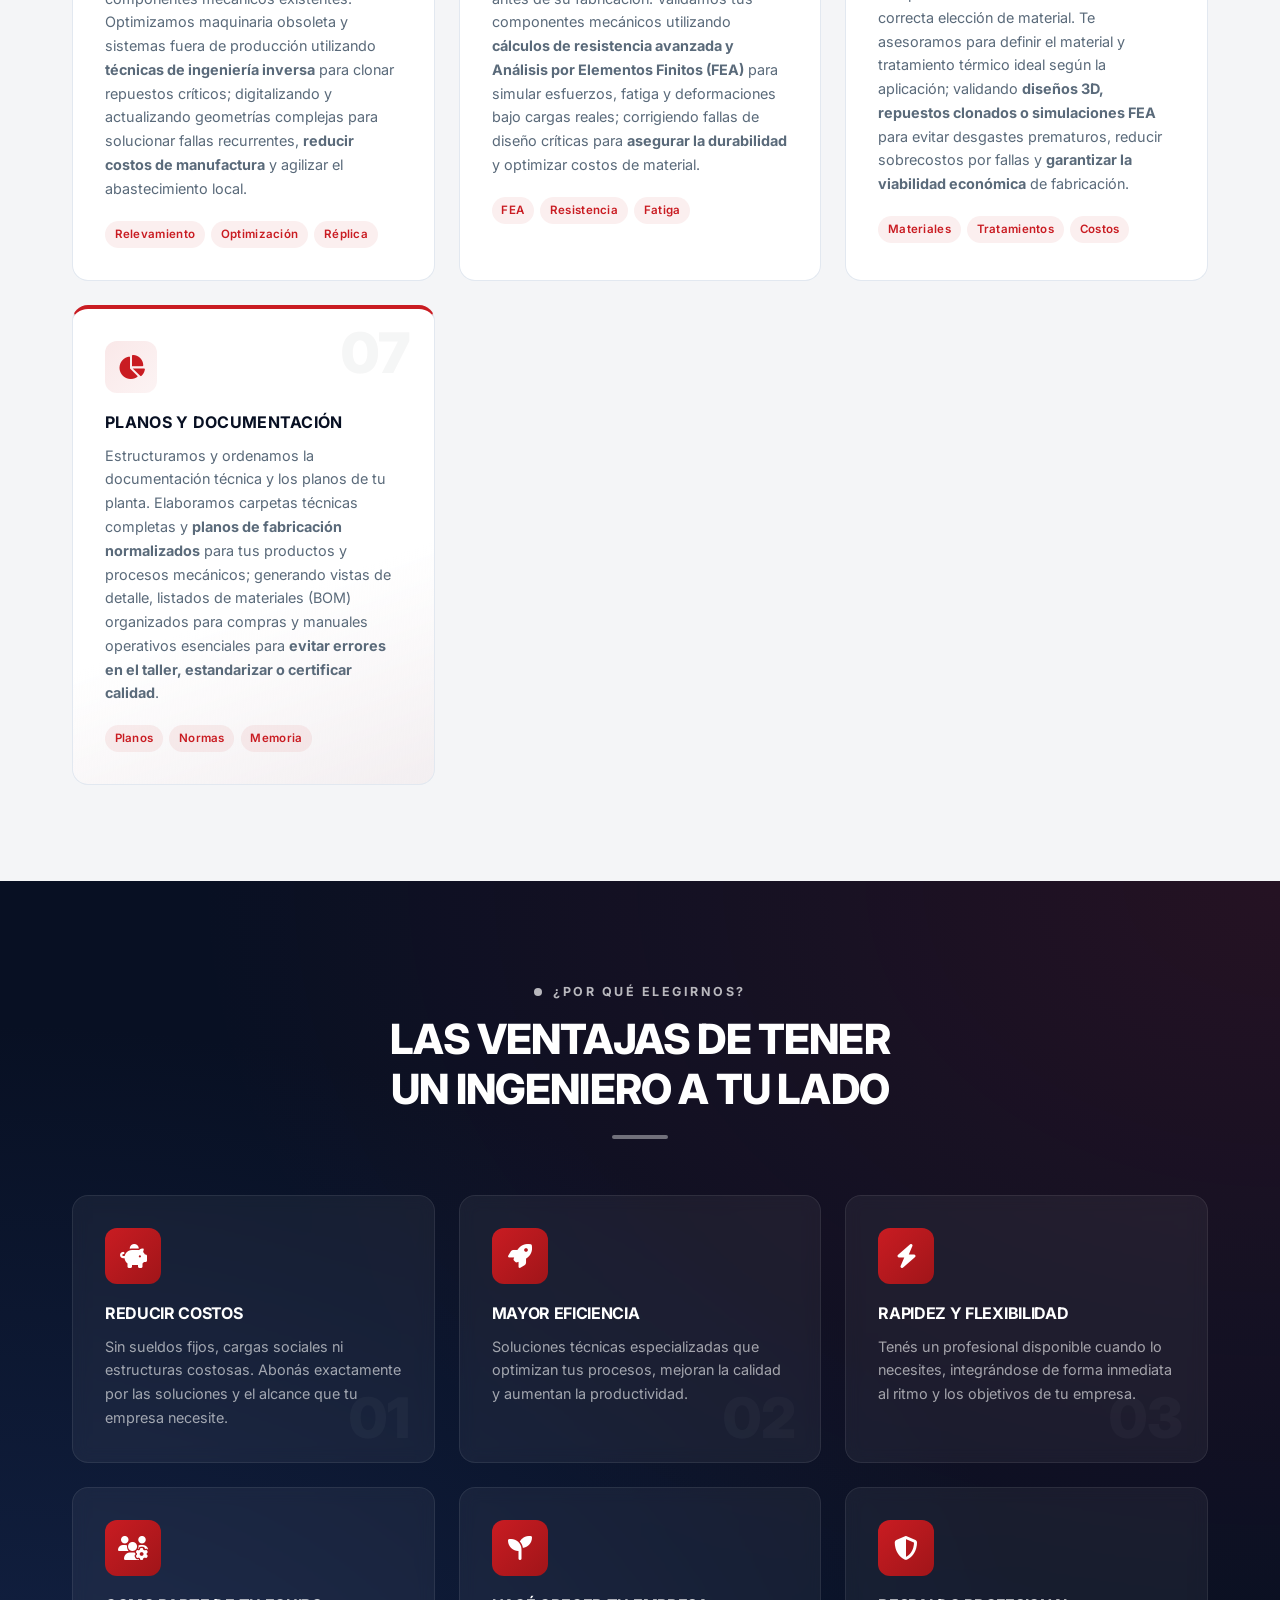
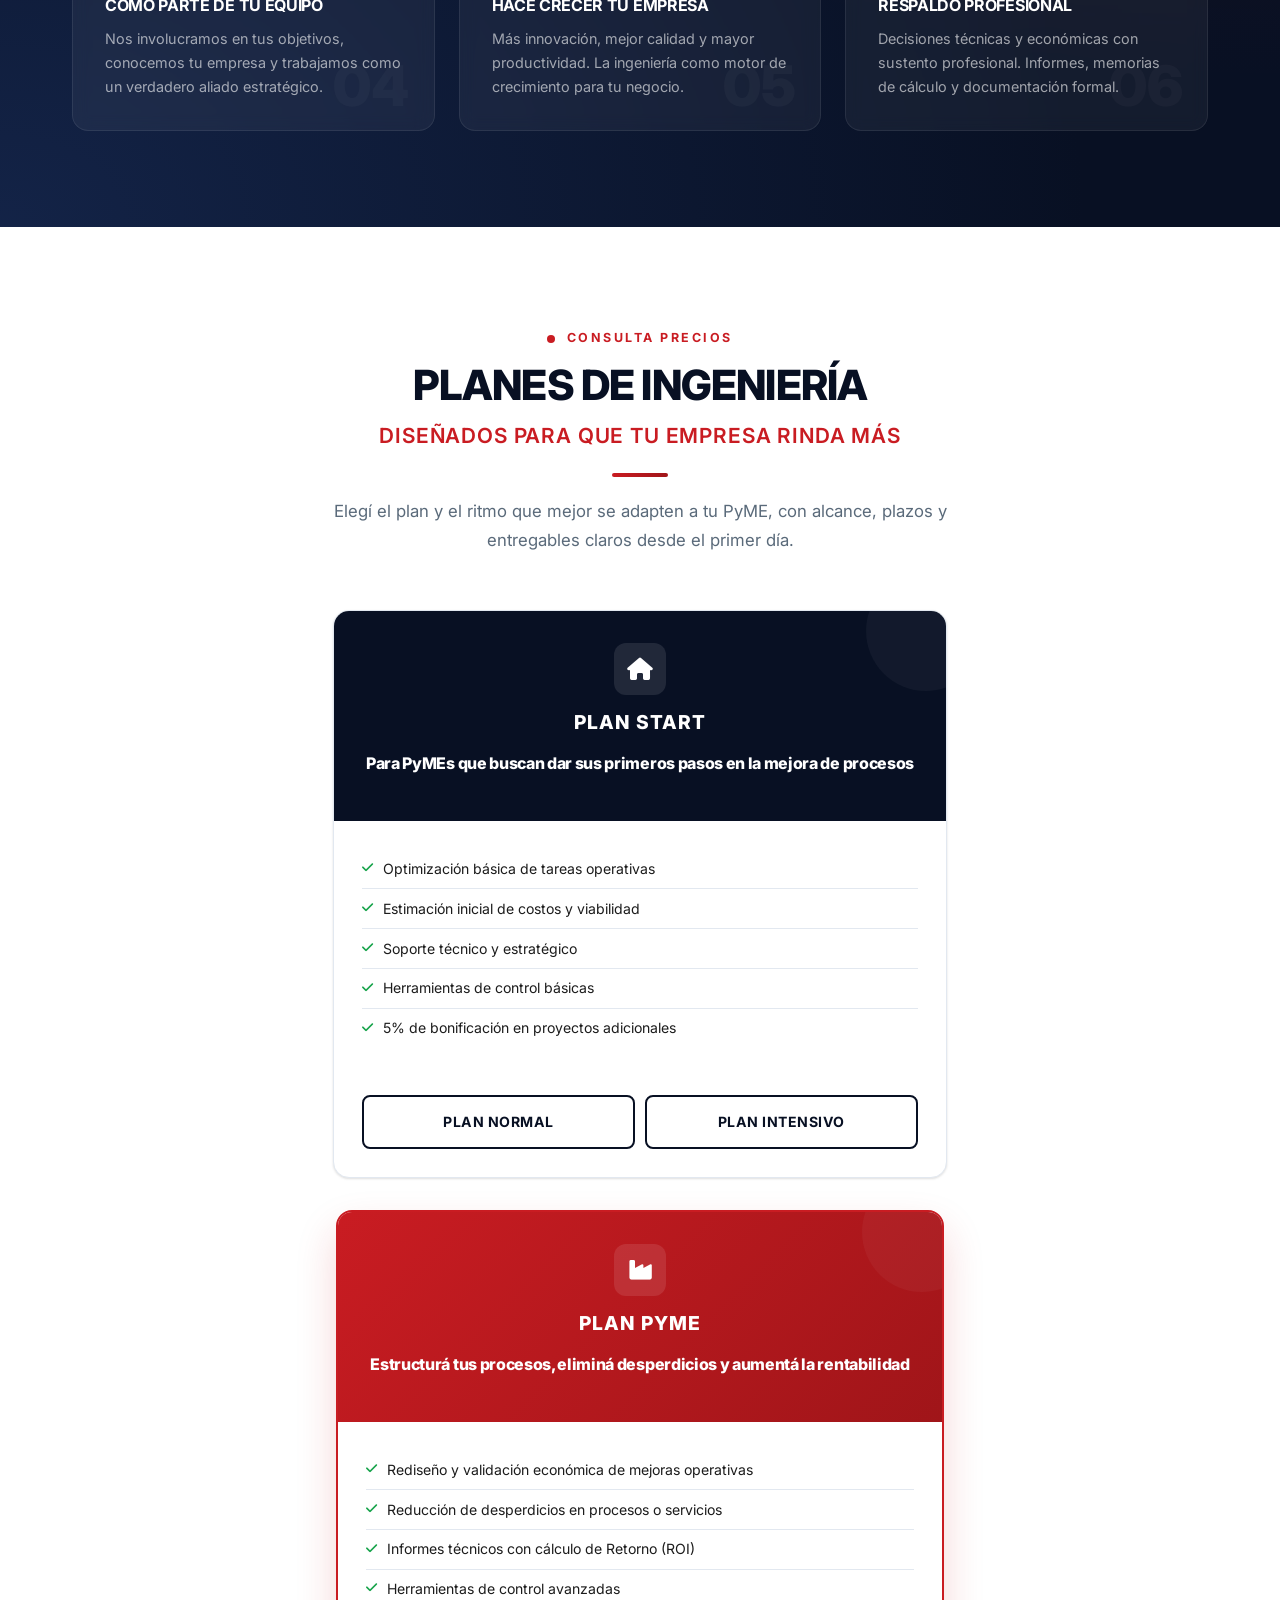
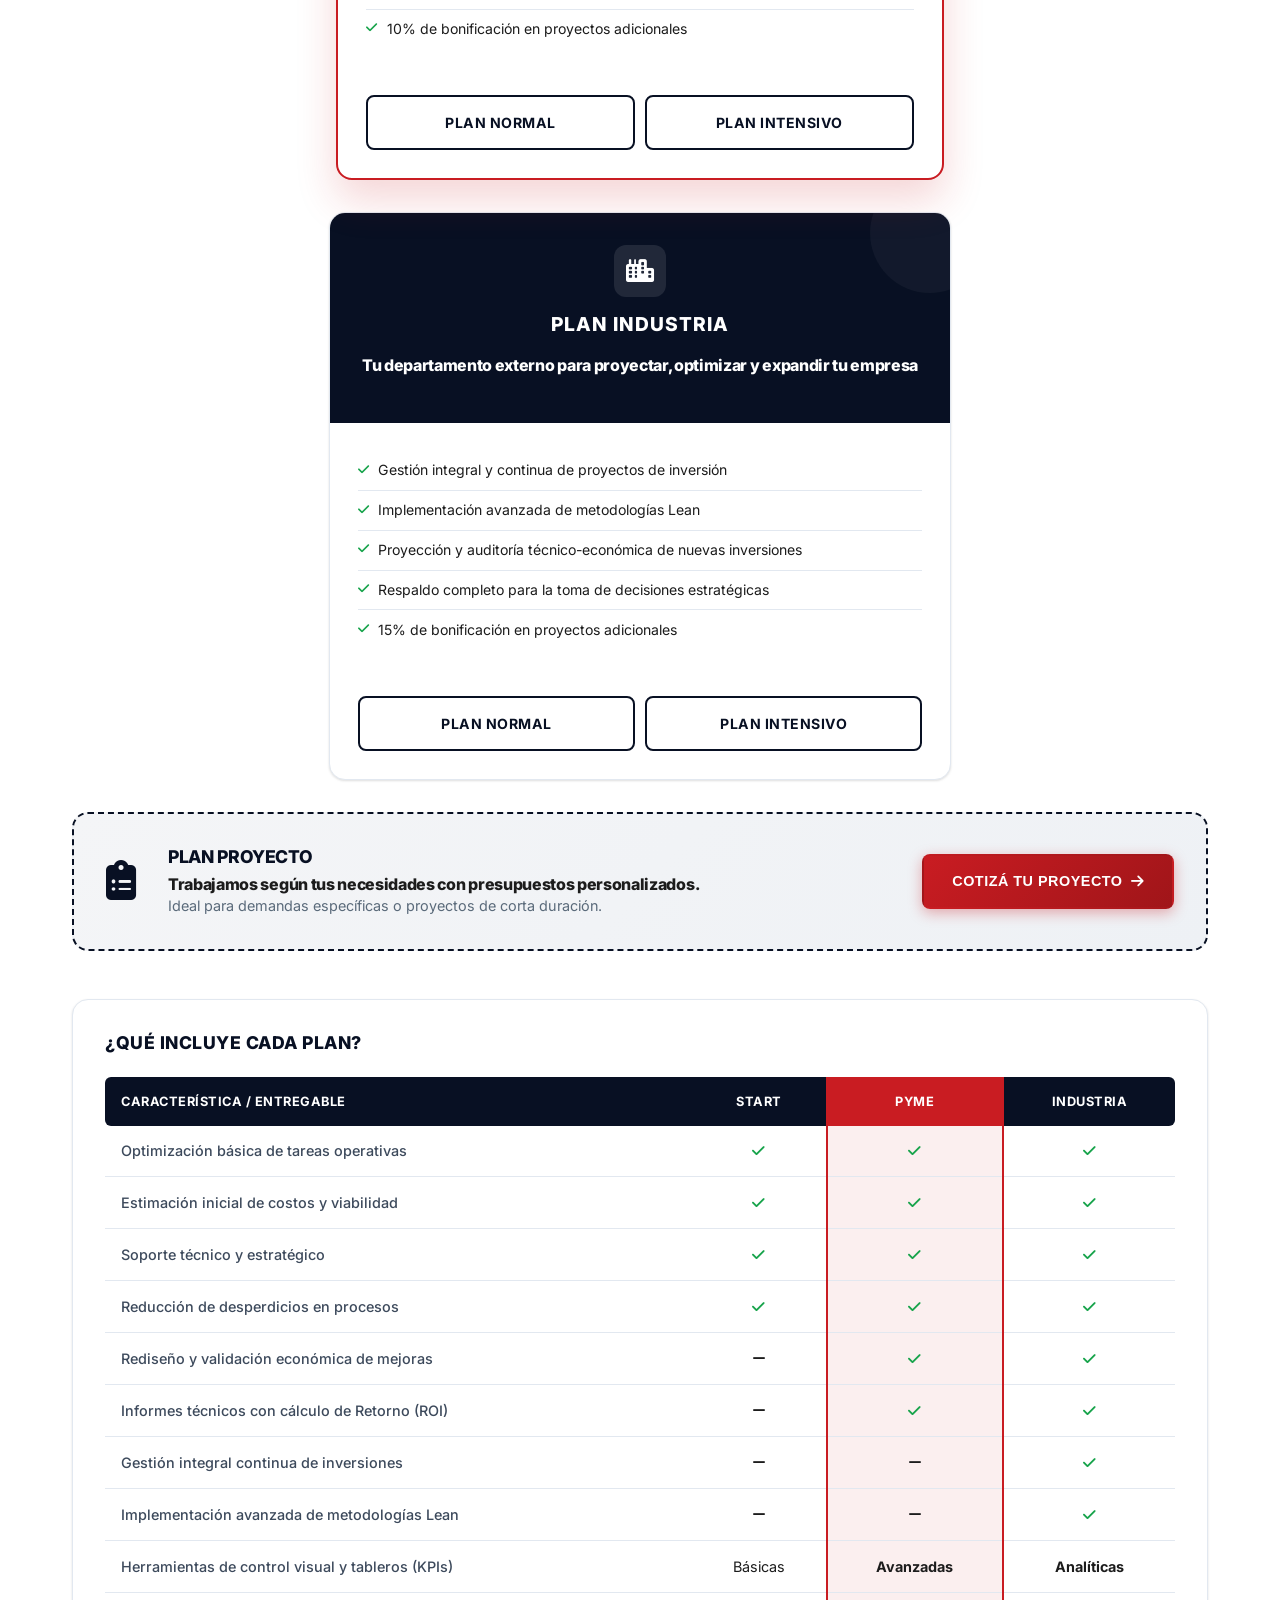
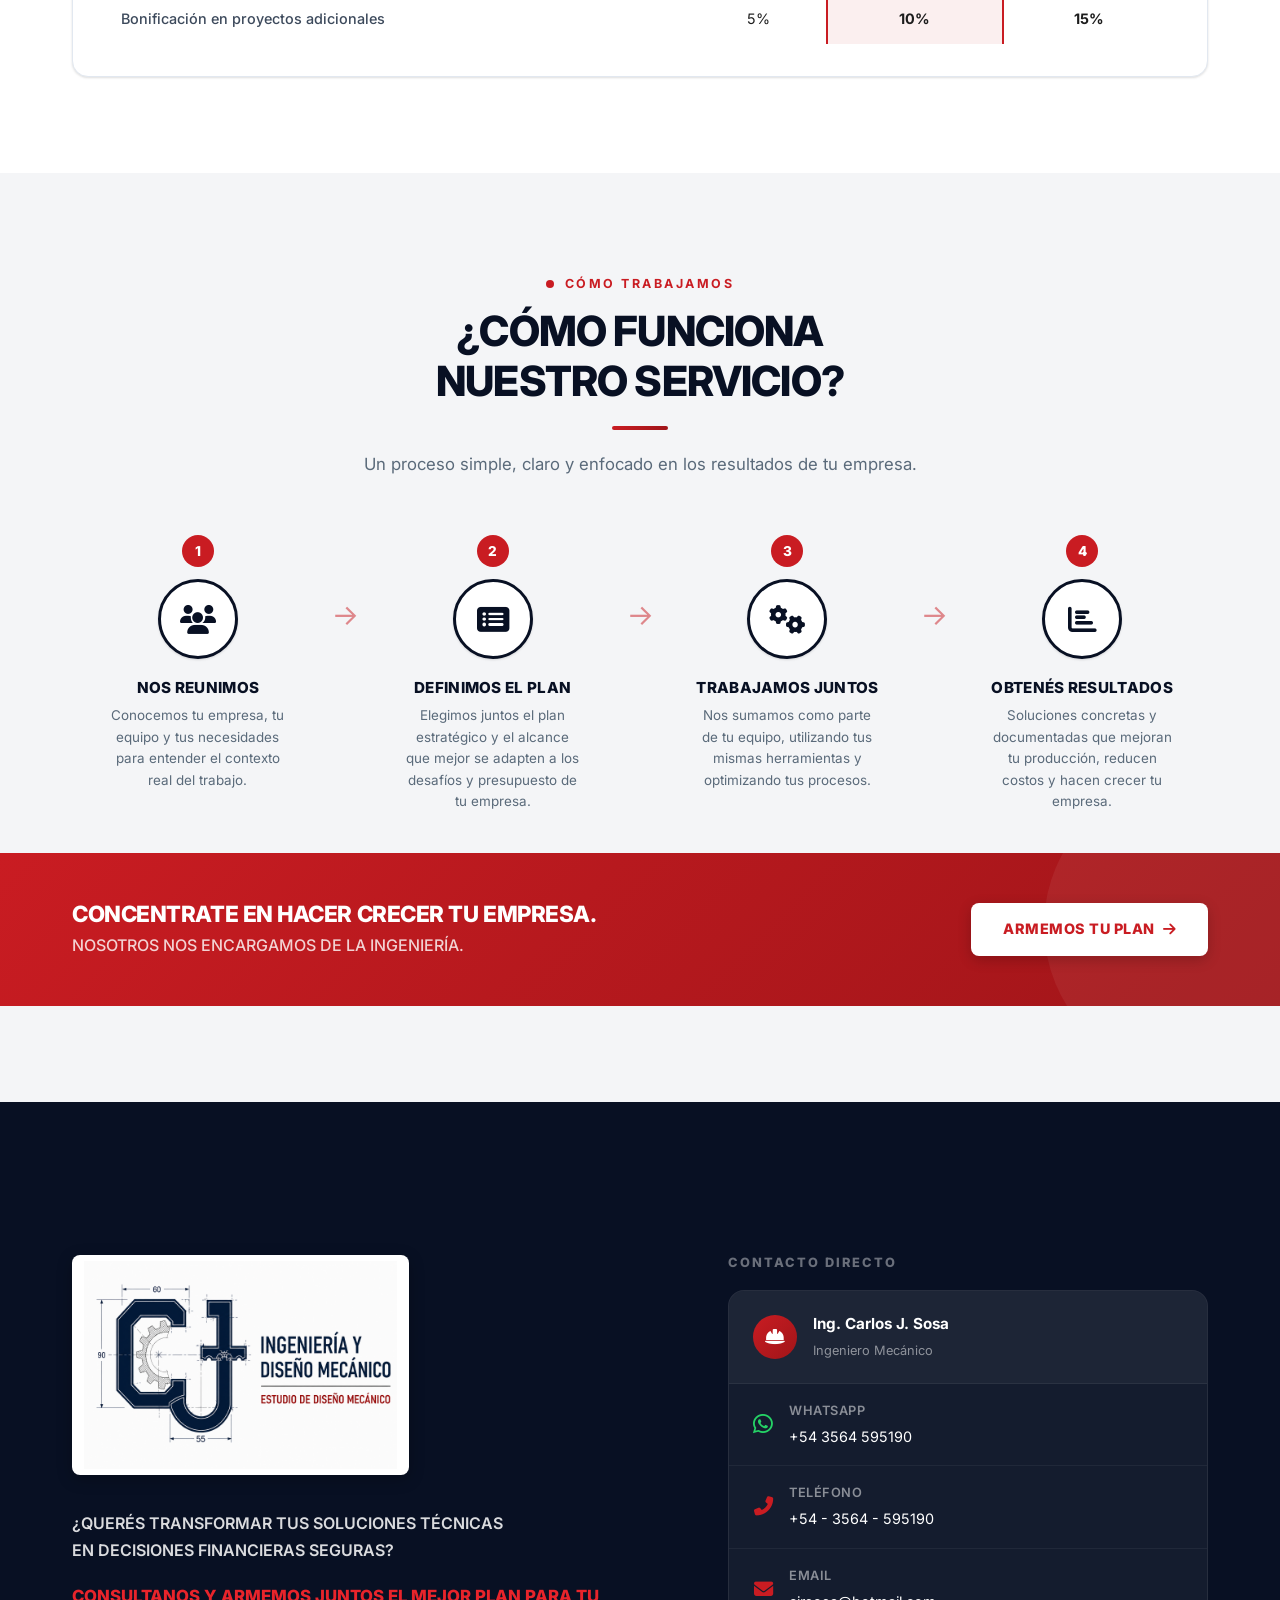
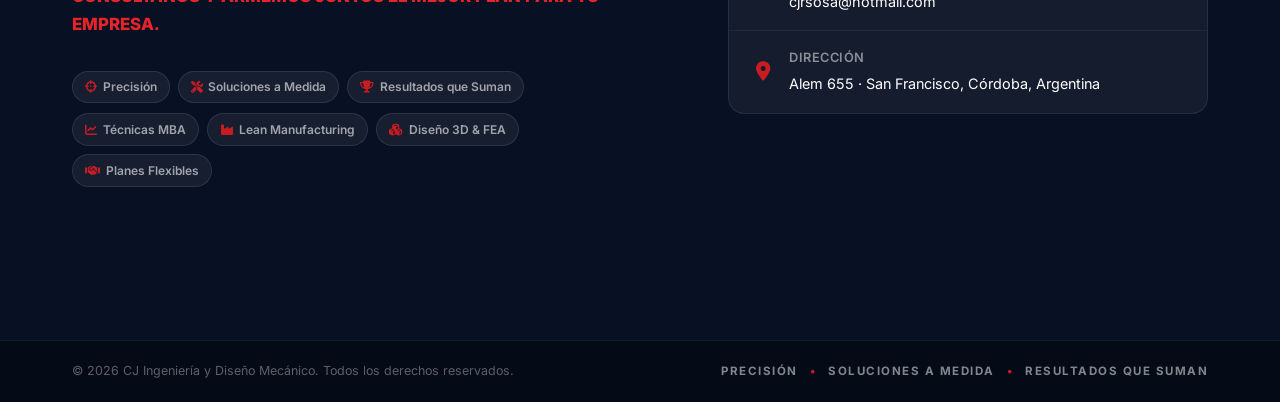
==== commit dbb2ca87: "Update index.html" ====
--- a/index.html
+++ b/index.html
@@ -213,7 +213,7 @@
         <div class="hero-text" data-animate="fade-left">
             <div class="hero-badge">
                 <i class="fas fa-cog fa-spin"></i>
-                Ingeniería de Producción y Consultoría Estratégica · San Francisco, Córdoba
+                Estudio de diseño mecanico · San Francisco, Córdoba
             </div>
             <h1>
                 SOLUCIONES DE<br>
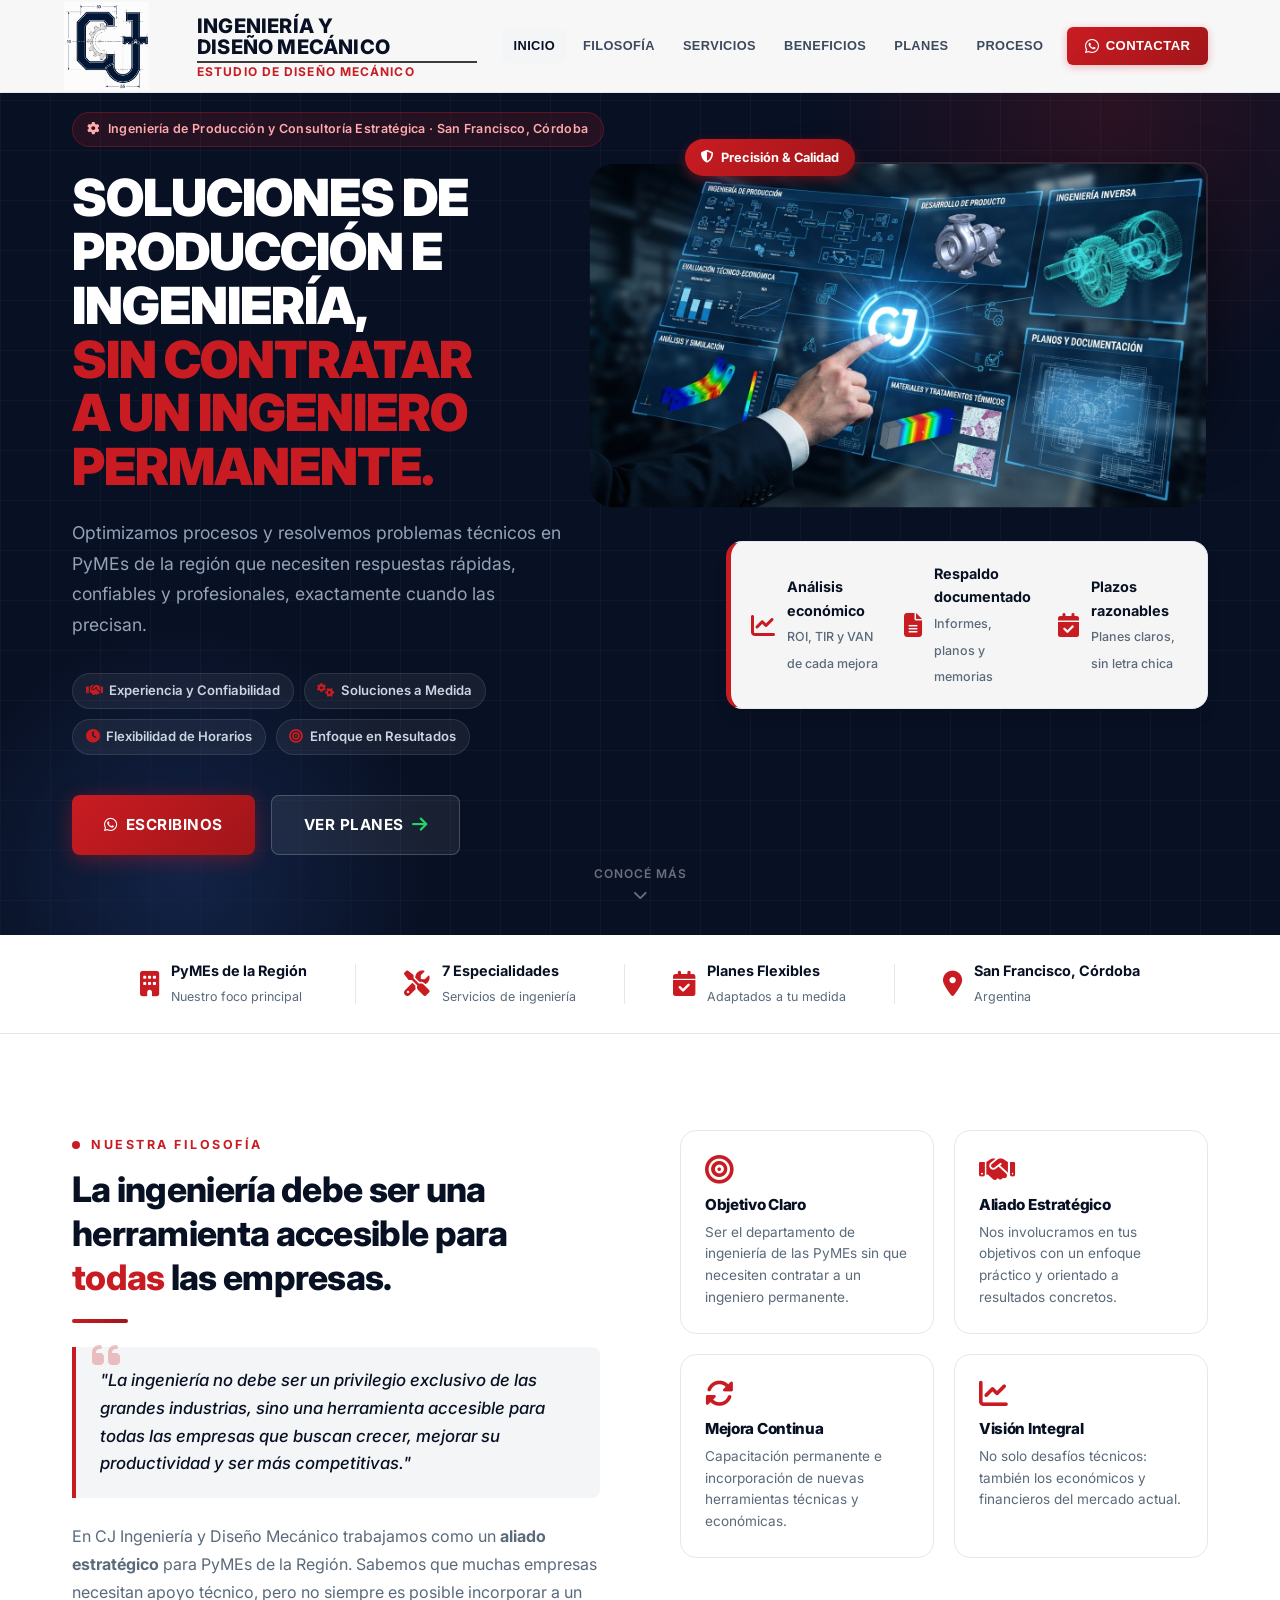
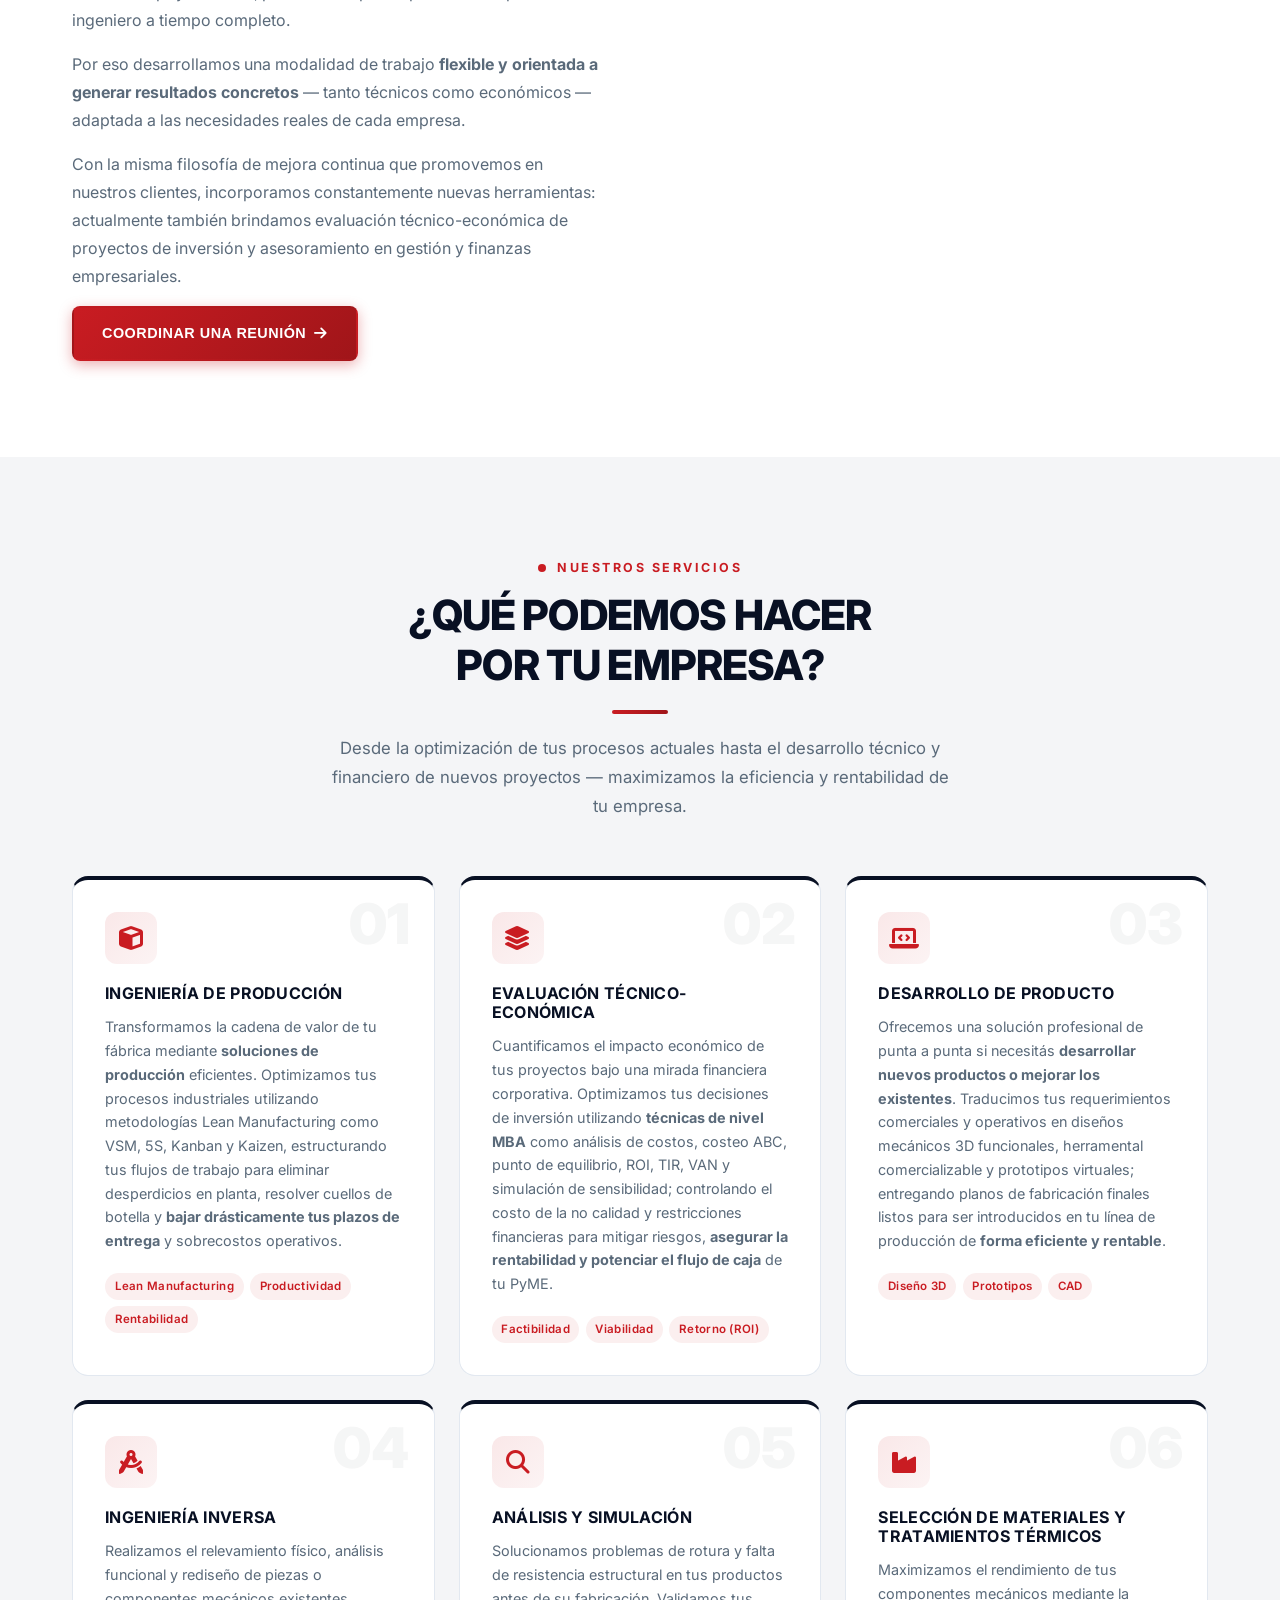
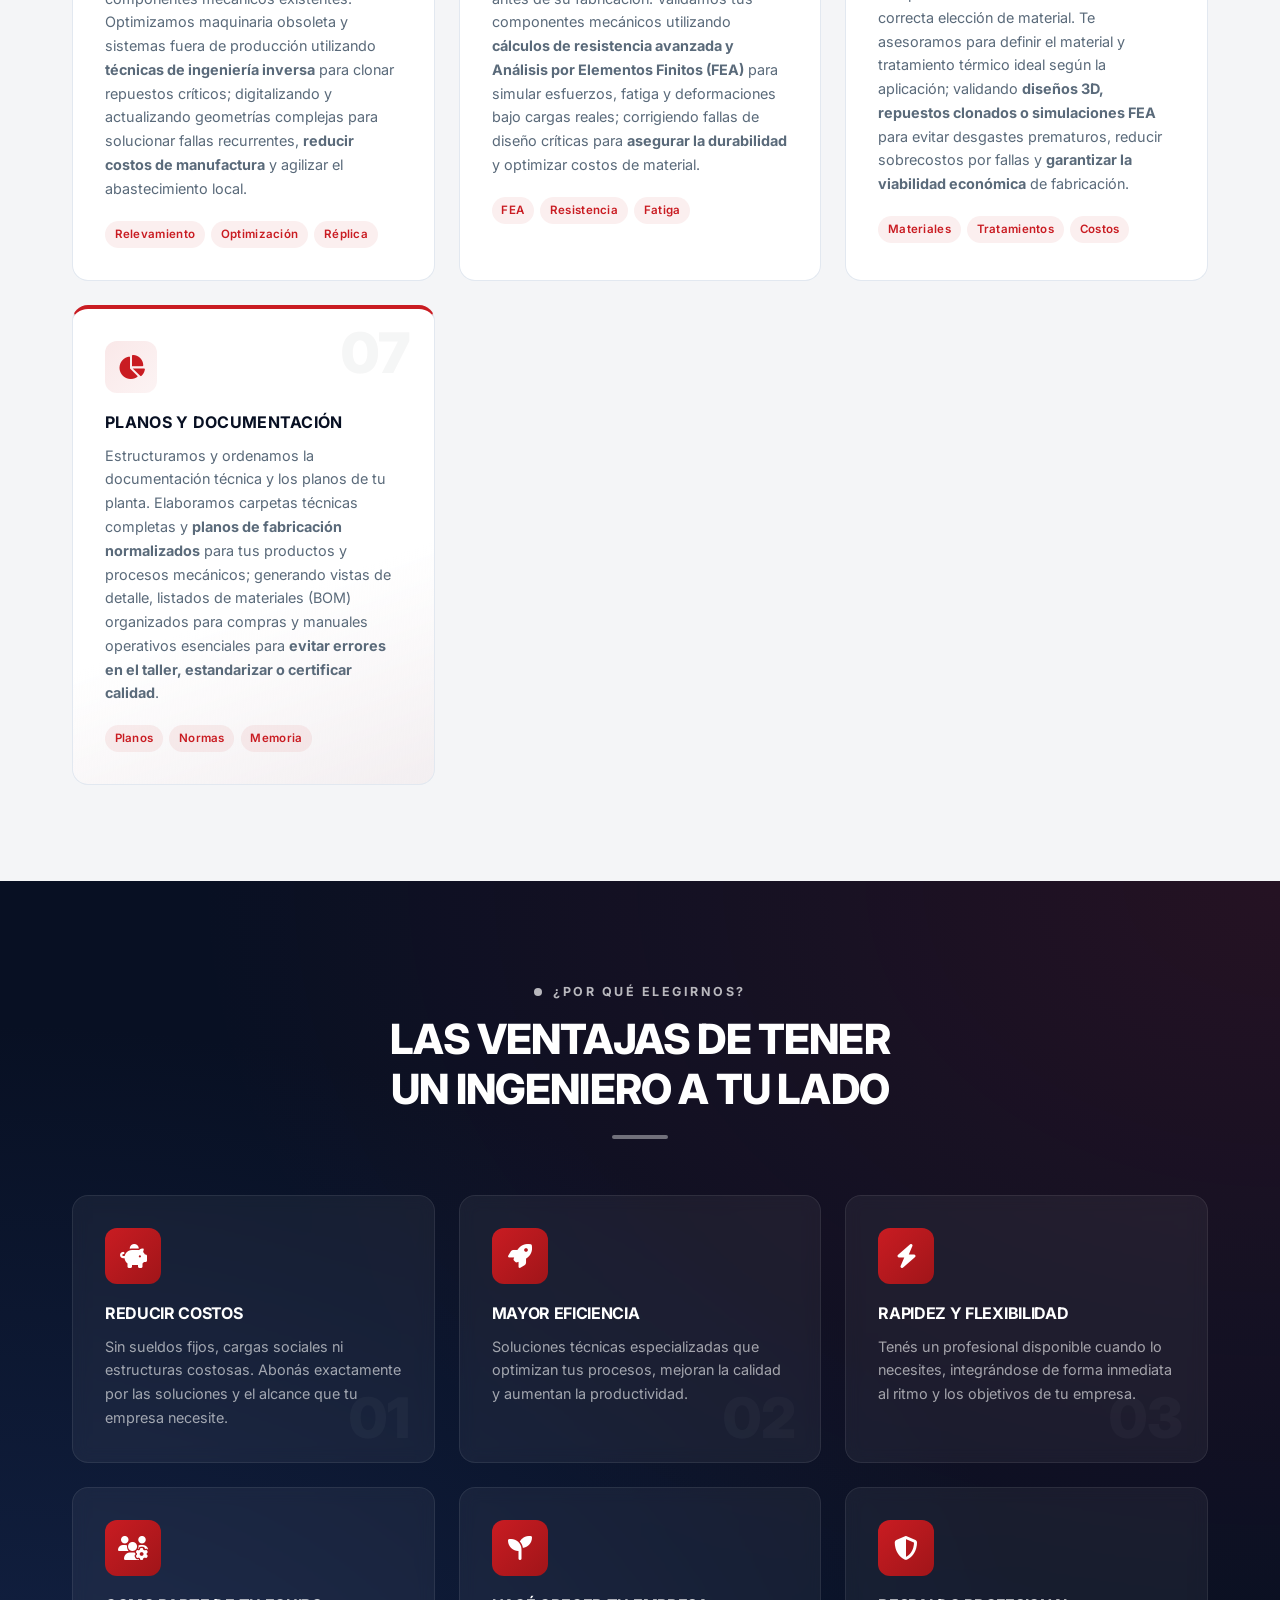
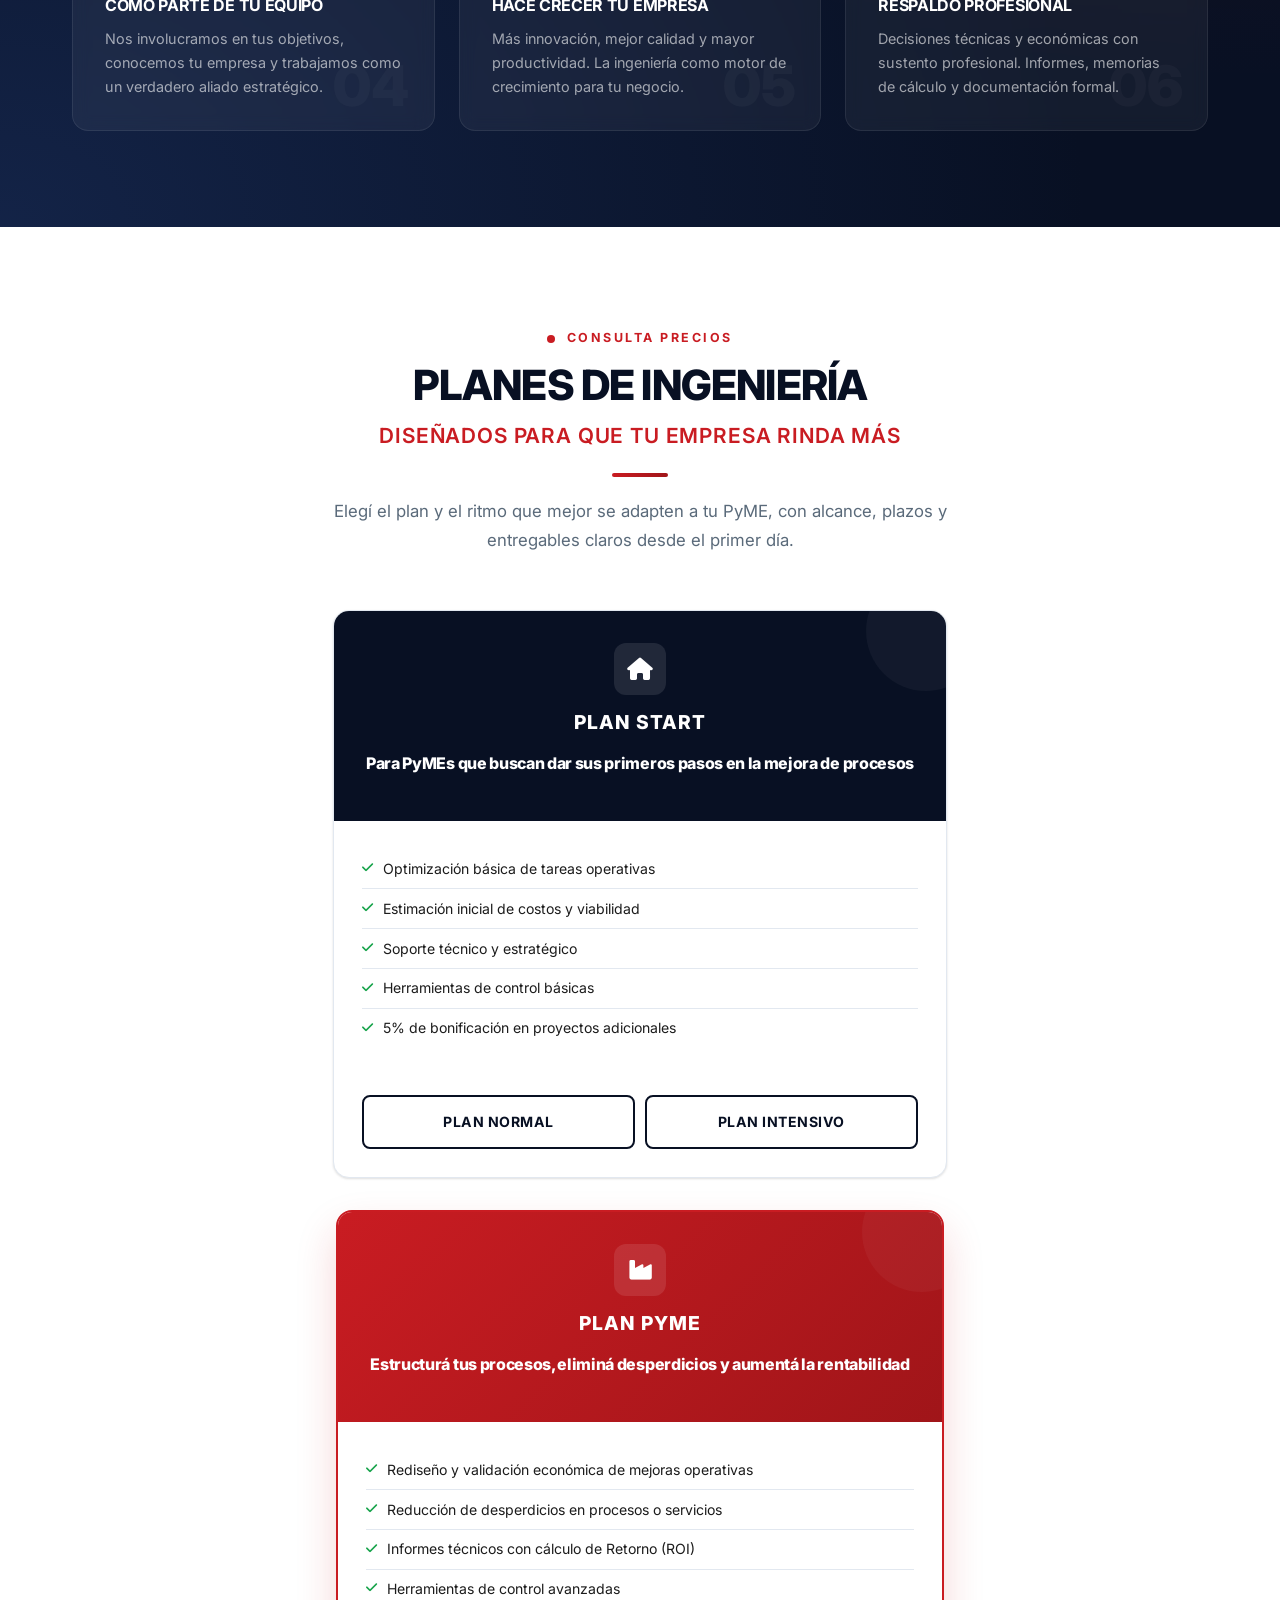
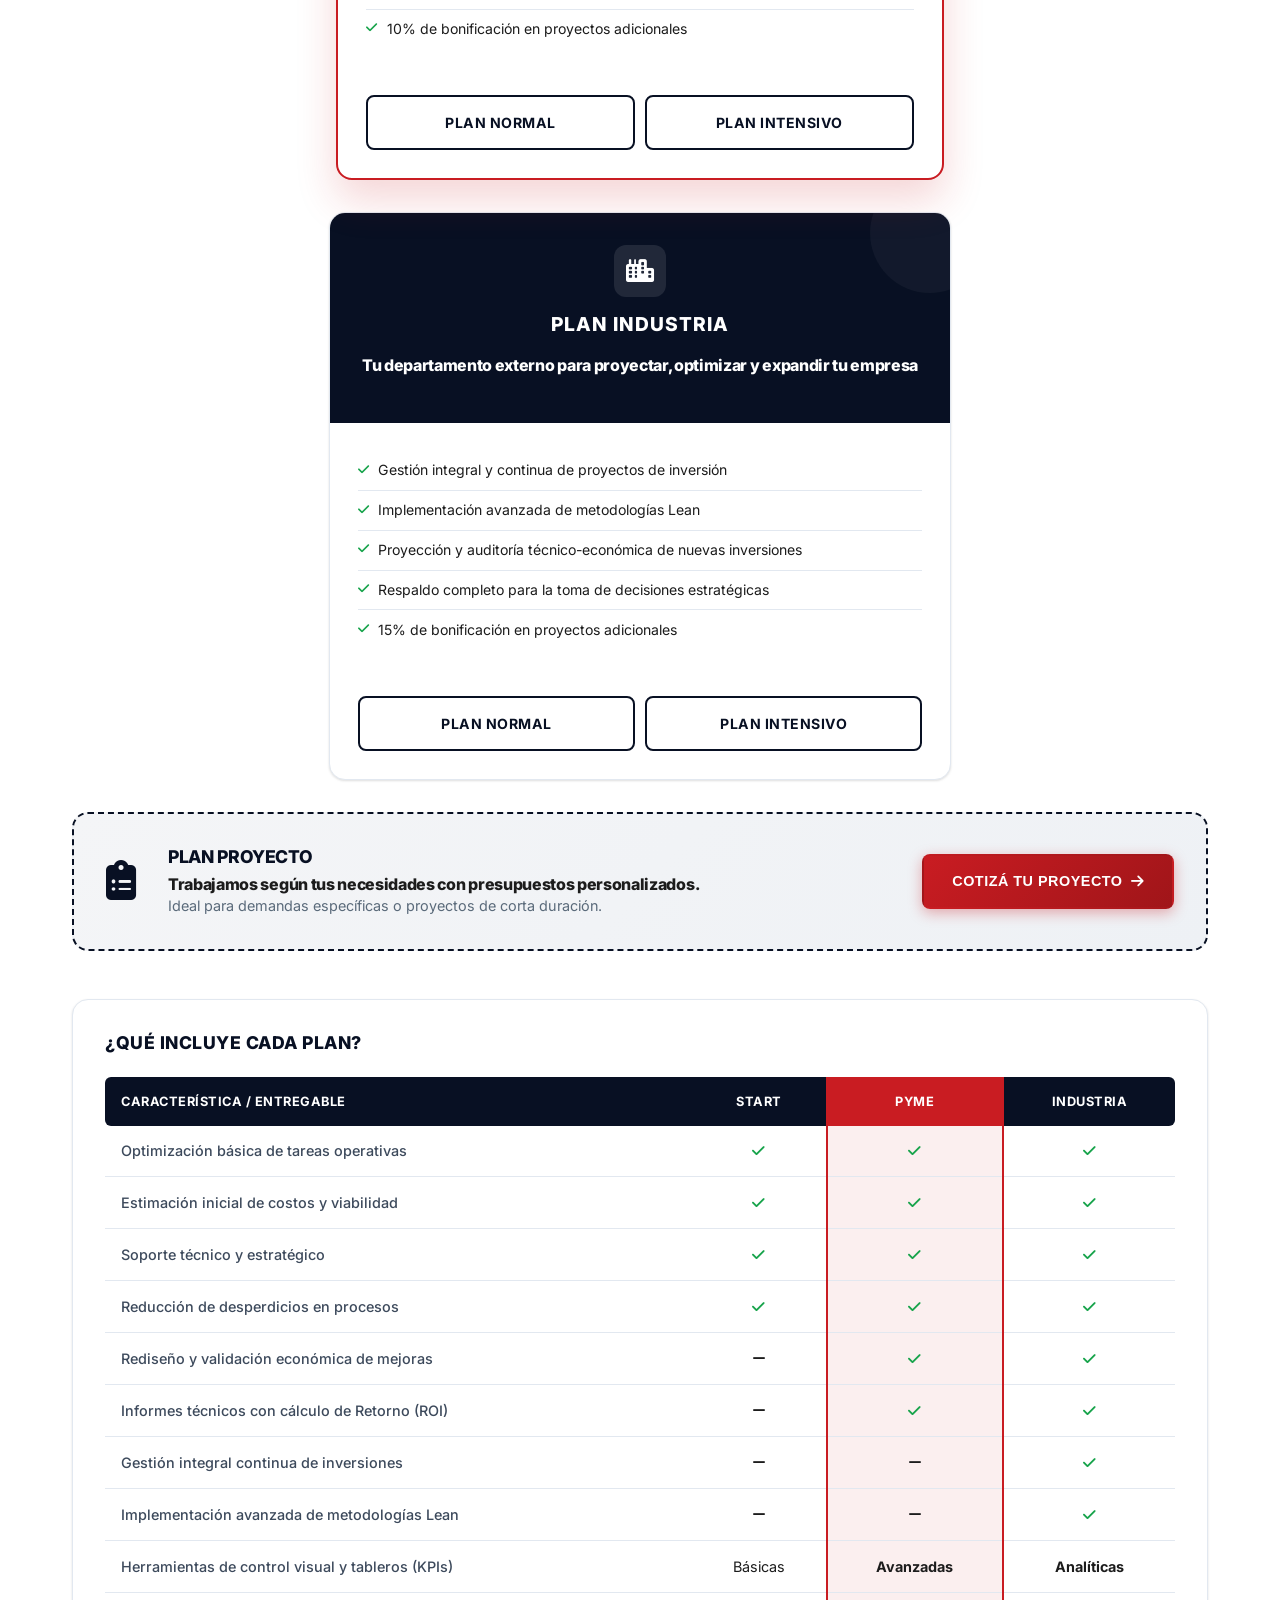
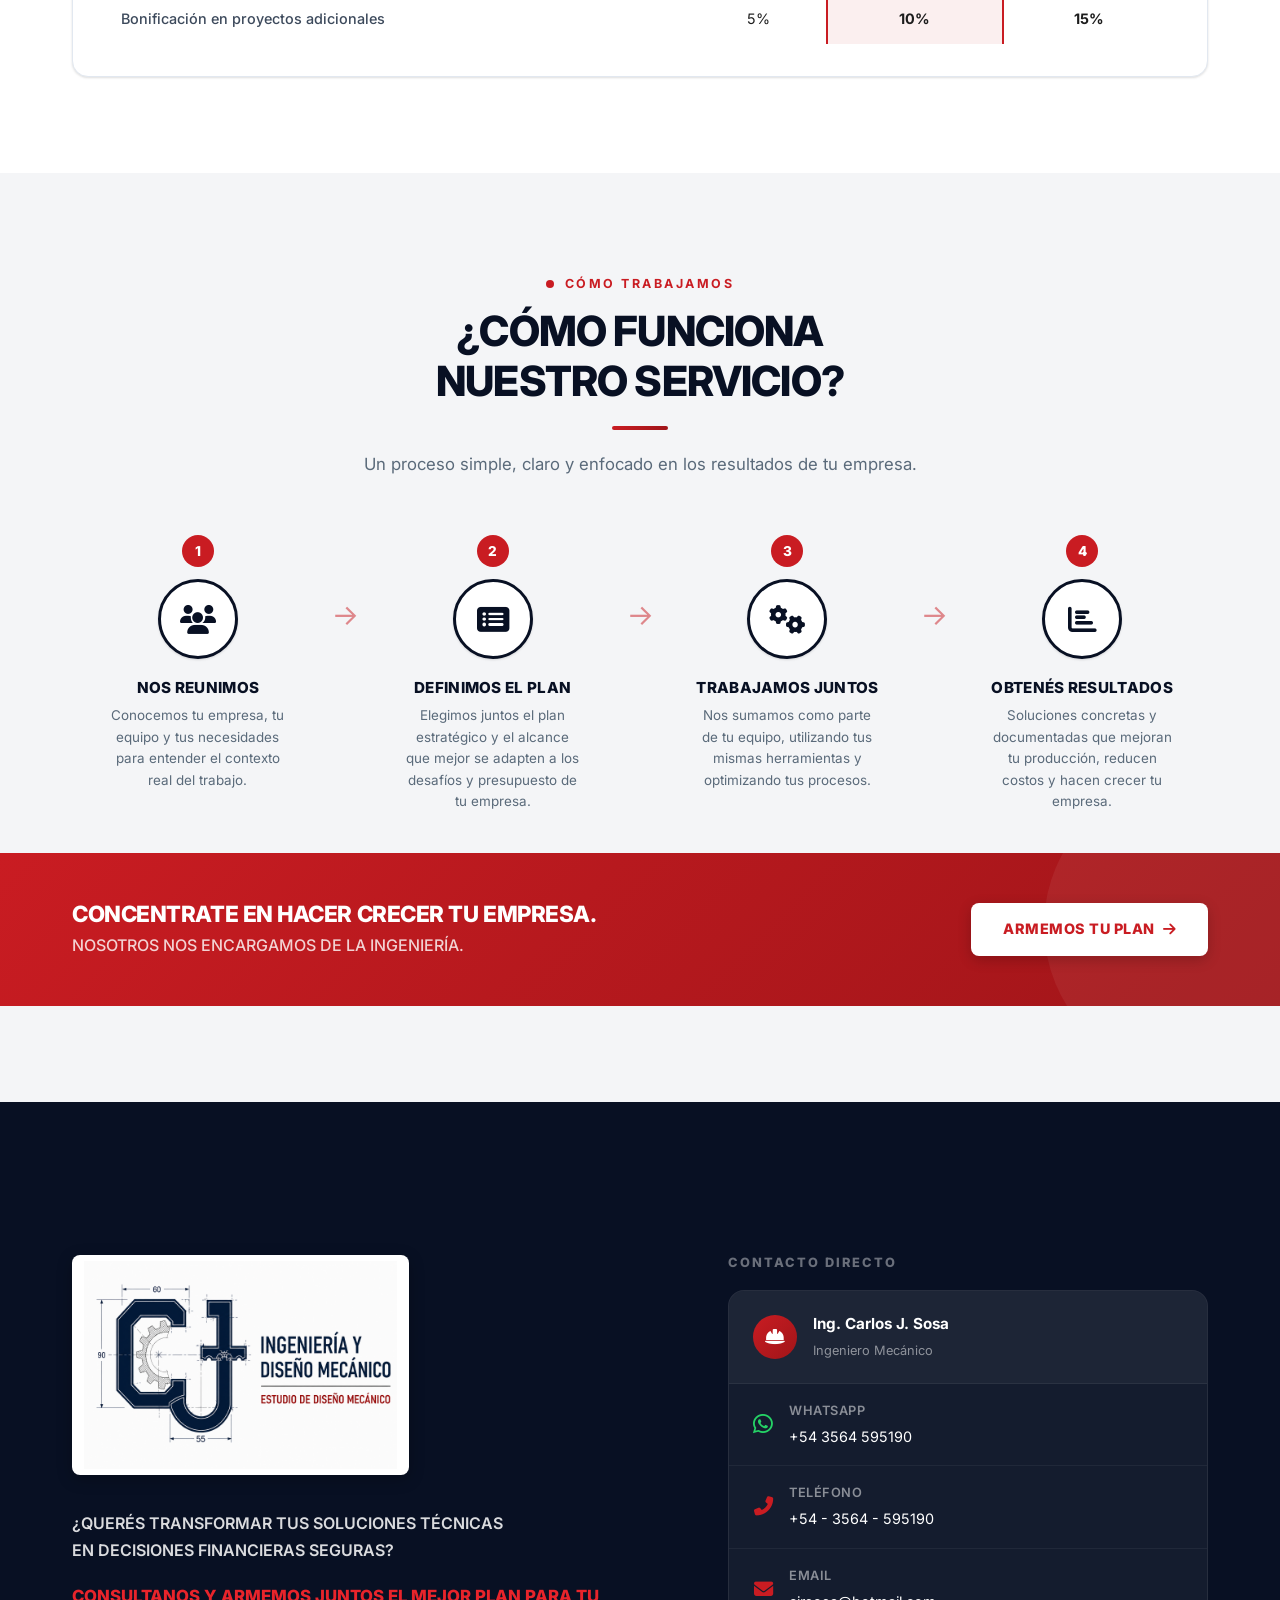
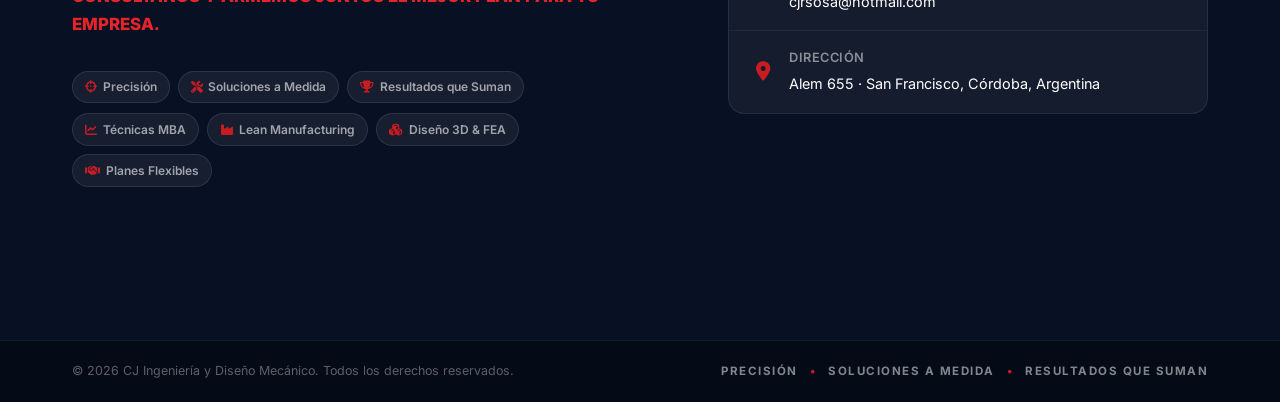
==== commit fb9ea3e6: "Update index.html" ====
--- a/index.html
+++ b/index.html
@@ -213,7 +213,7 @@
         <div class="hero-text" data-animate="fade-left">
             <div class="hero-badge">
                 <i class="fas fa-cog fa-spin"></i>
-                Estudio de diseño mecanico · San Francisco, Córdoba
+                Ingeniería de Producción y Consultoría Estratégica · San Francisco, Córdoba
             </div>
             <h1>
                 SOLUCIONES DE<br>
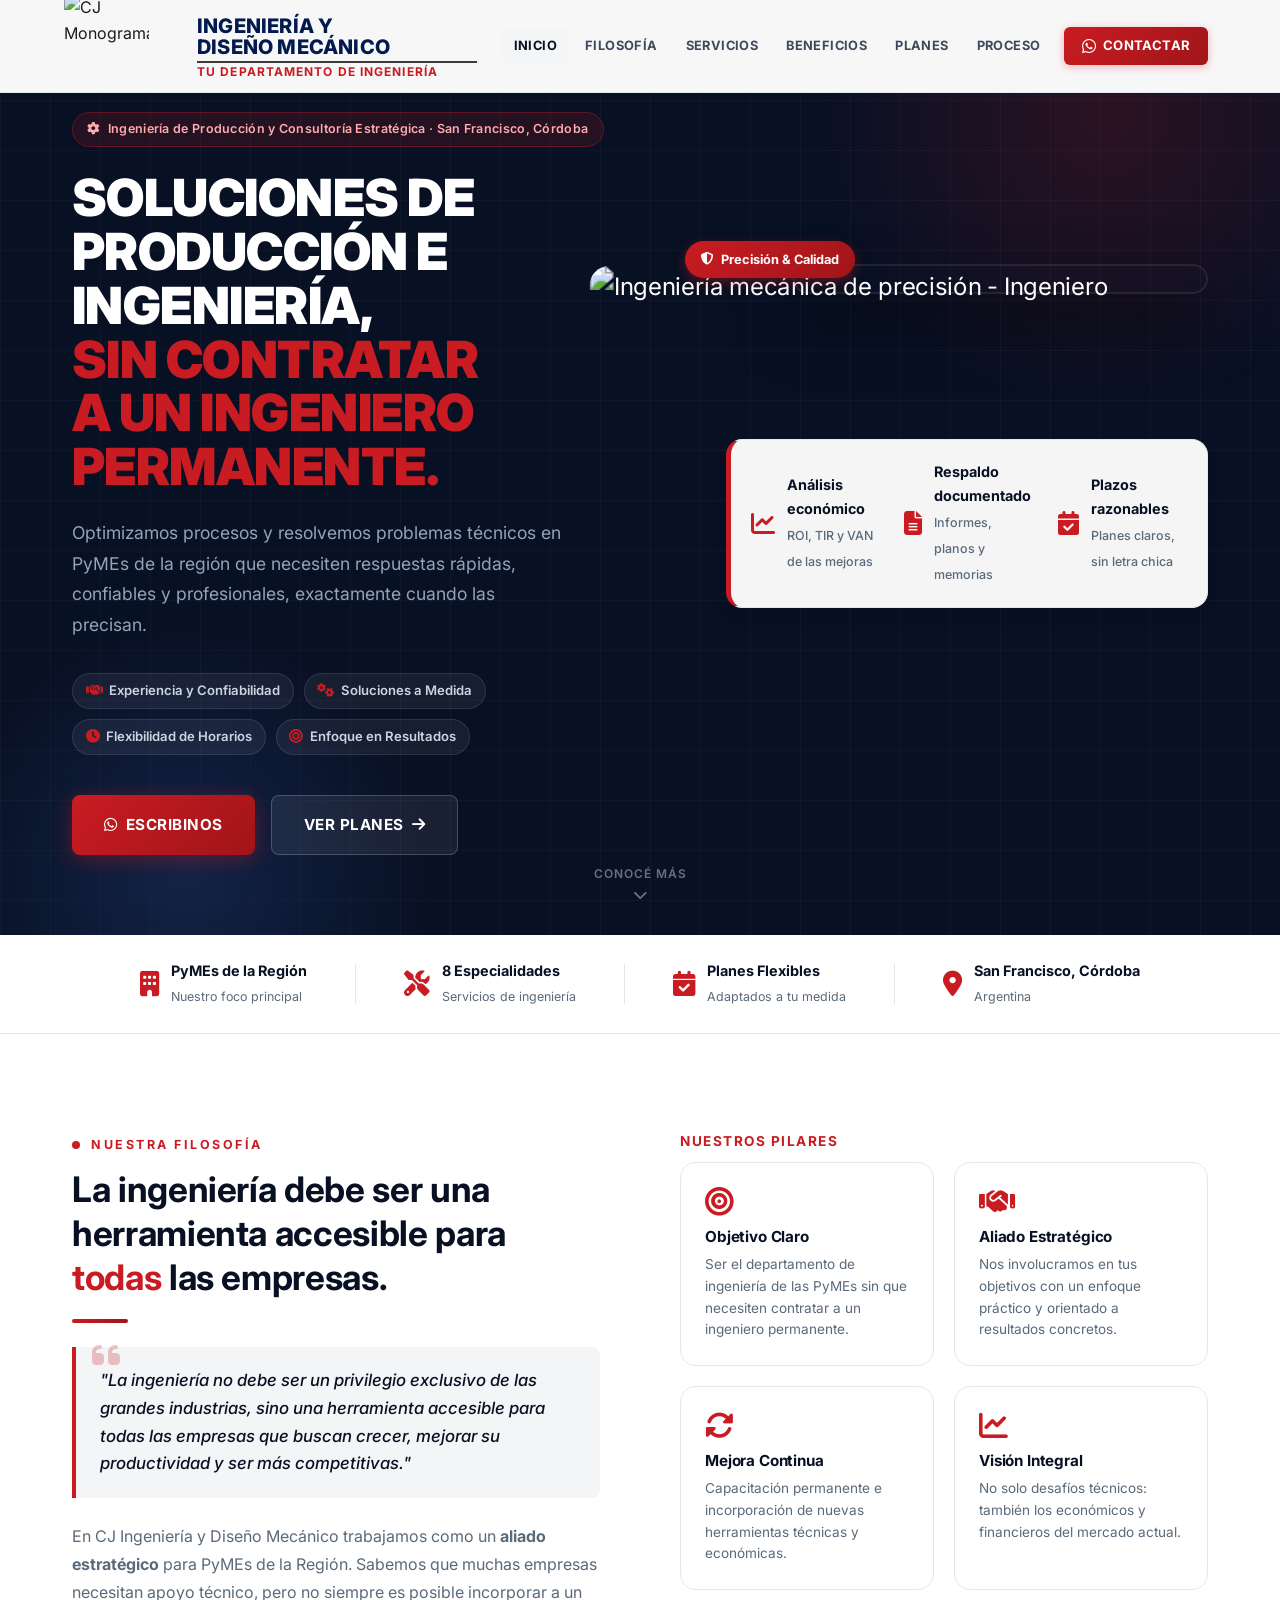
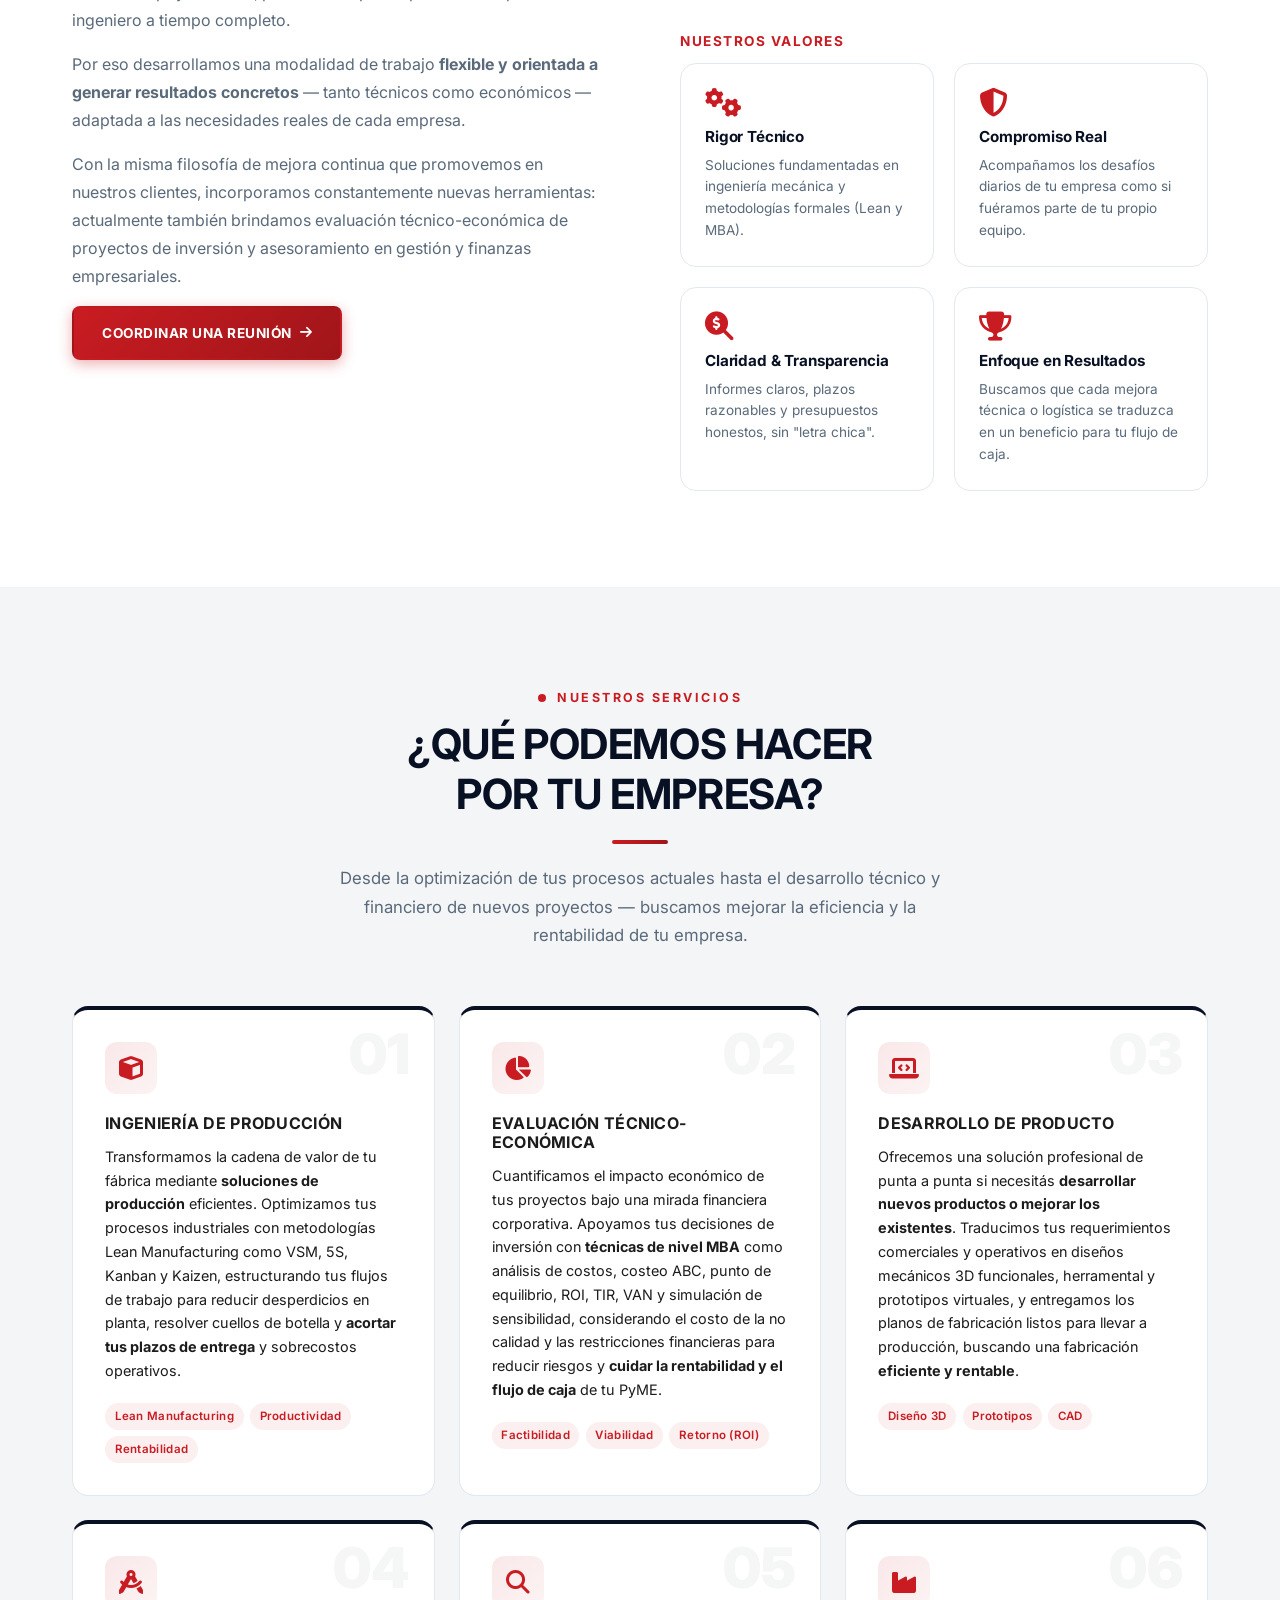
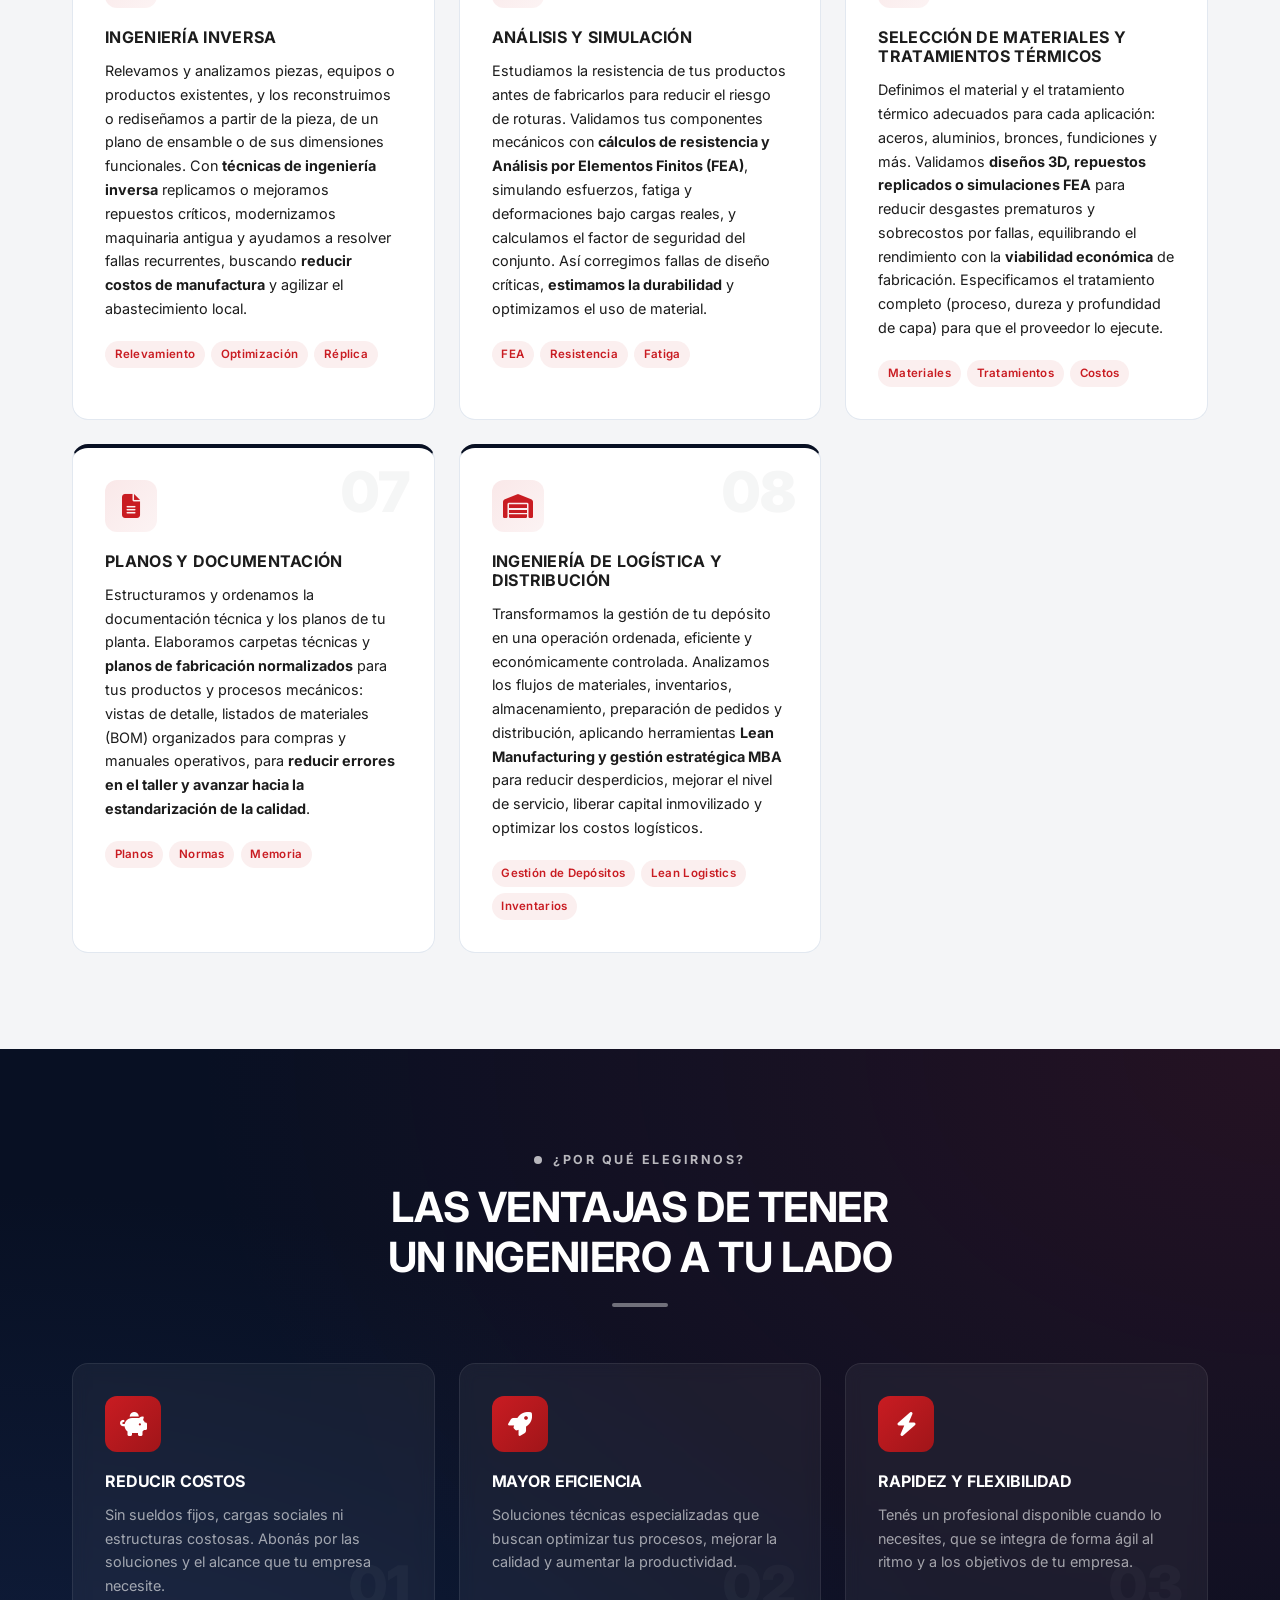
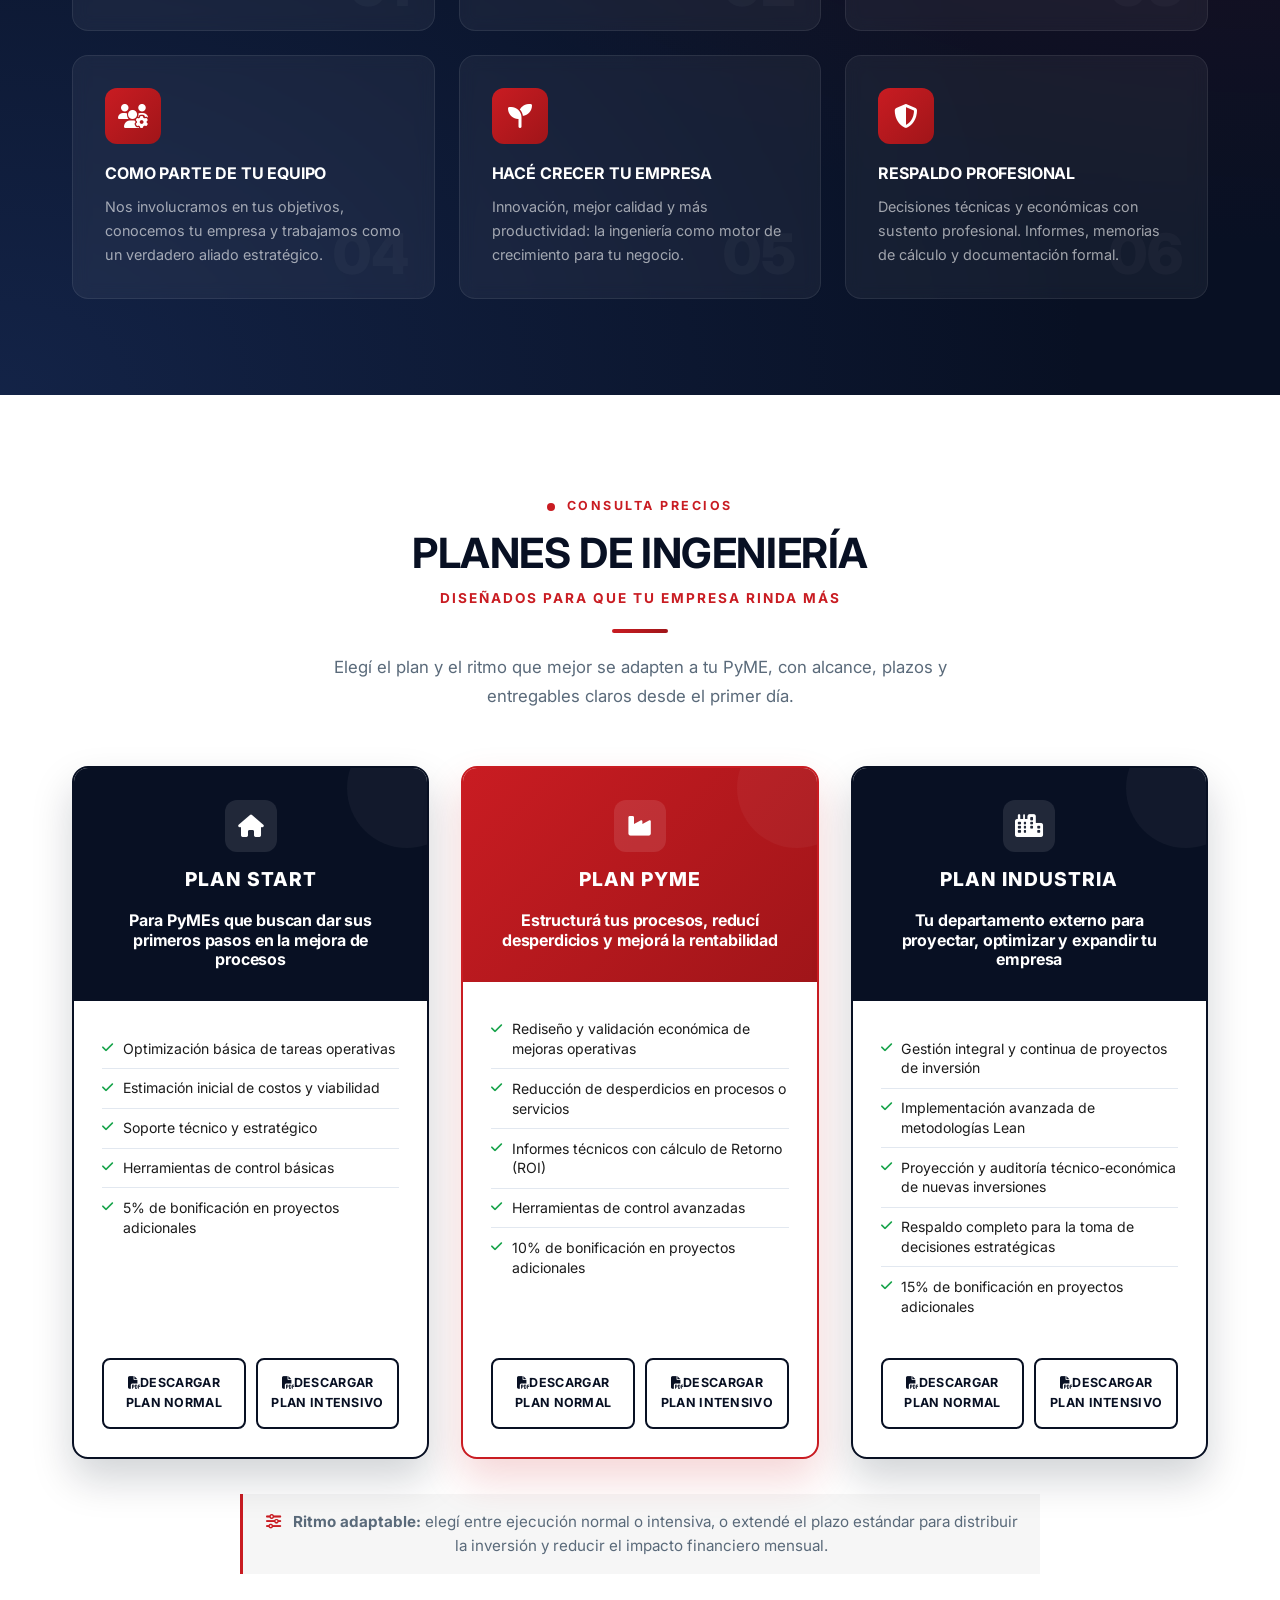
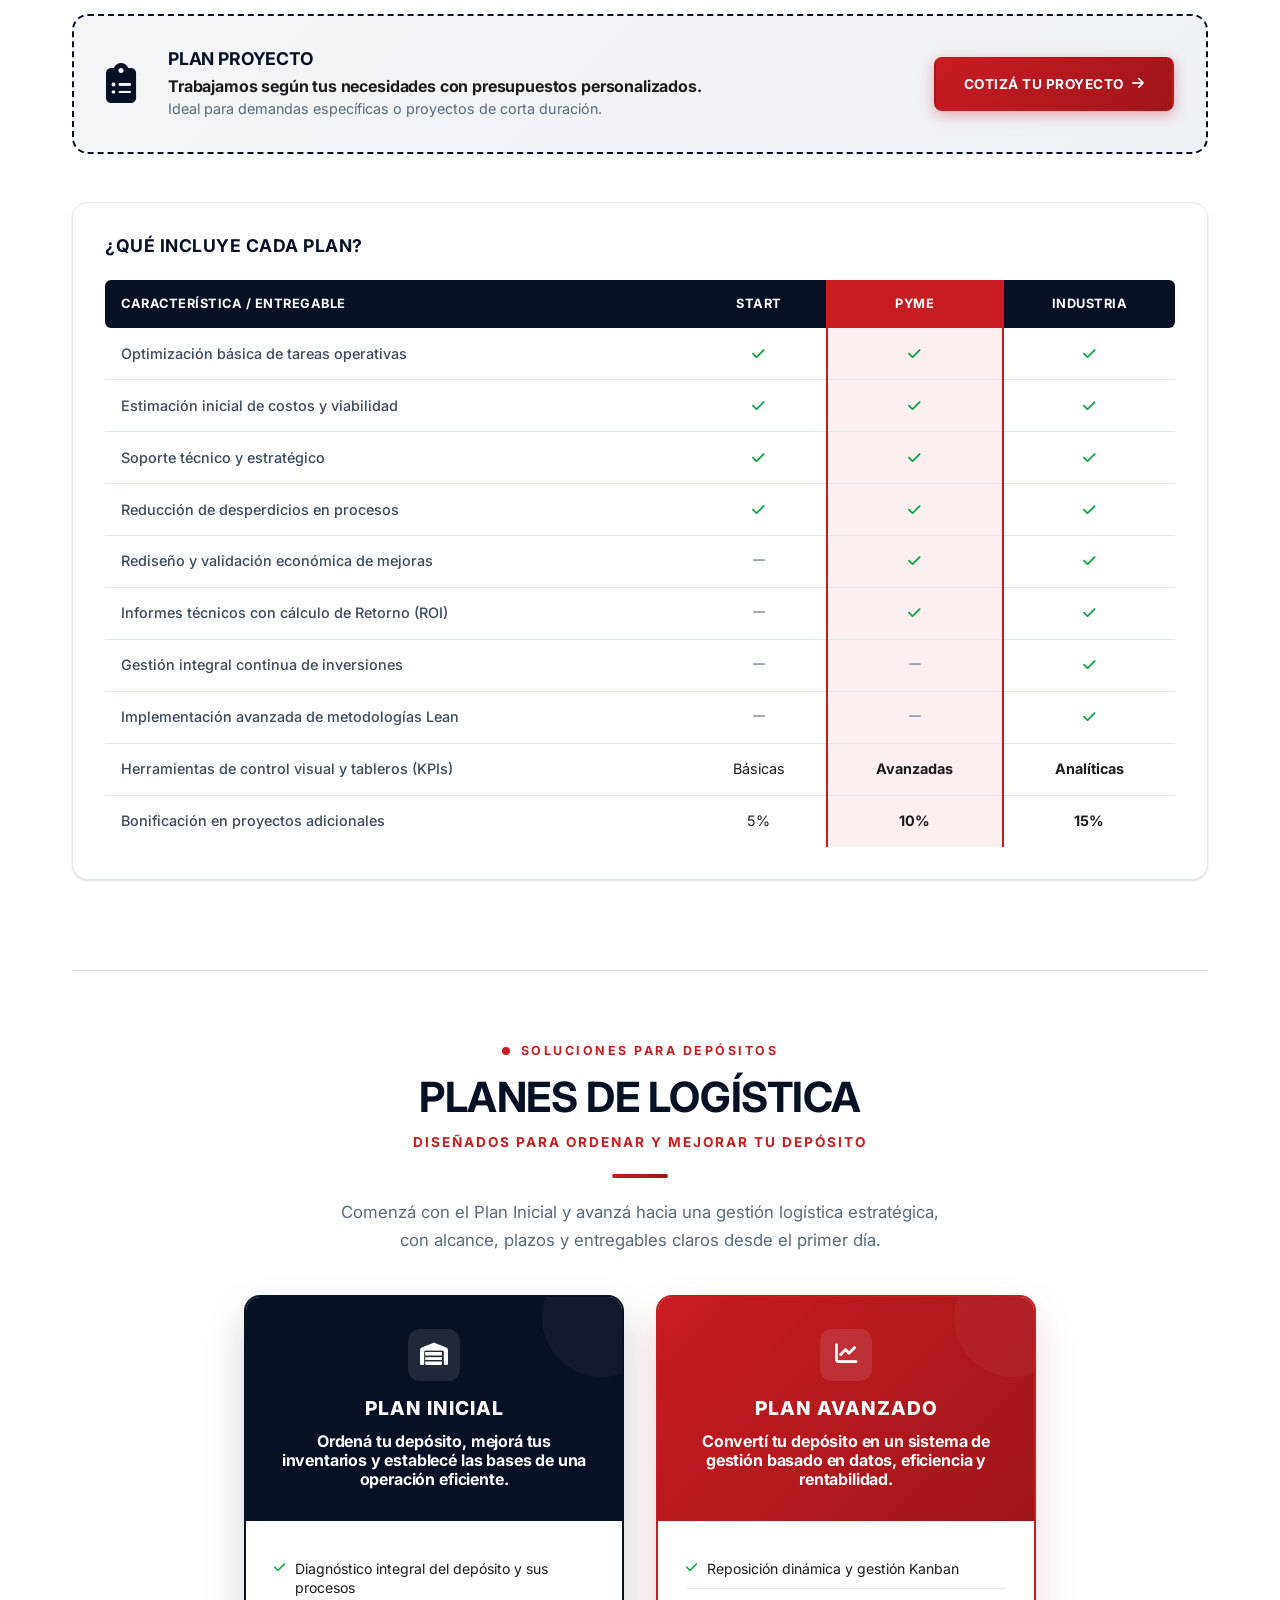
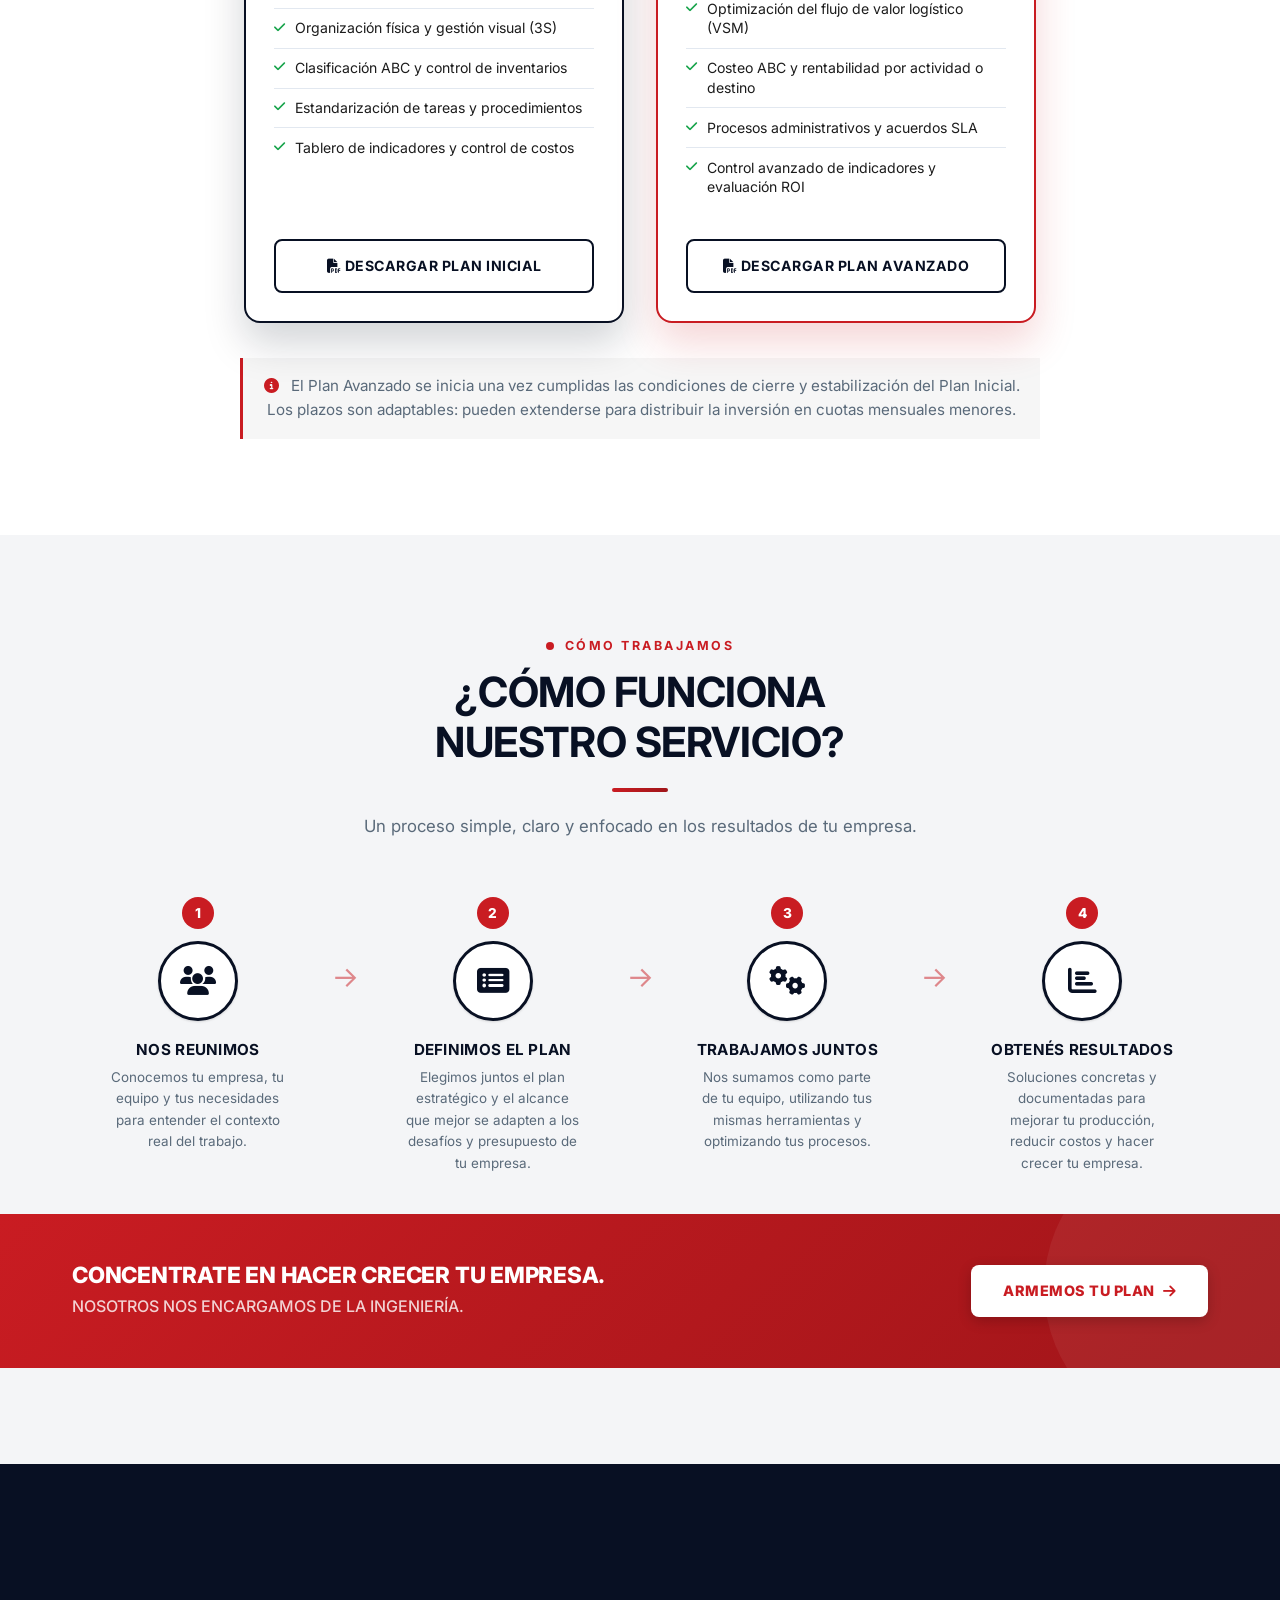
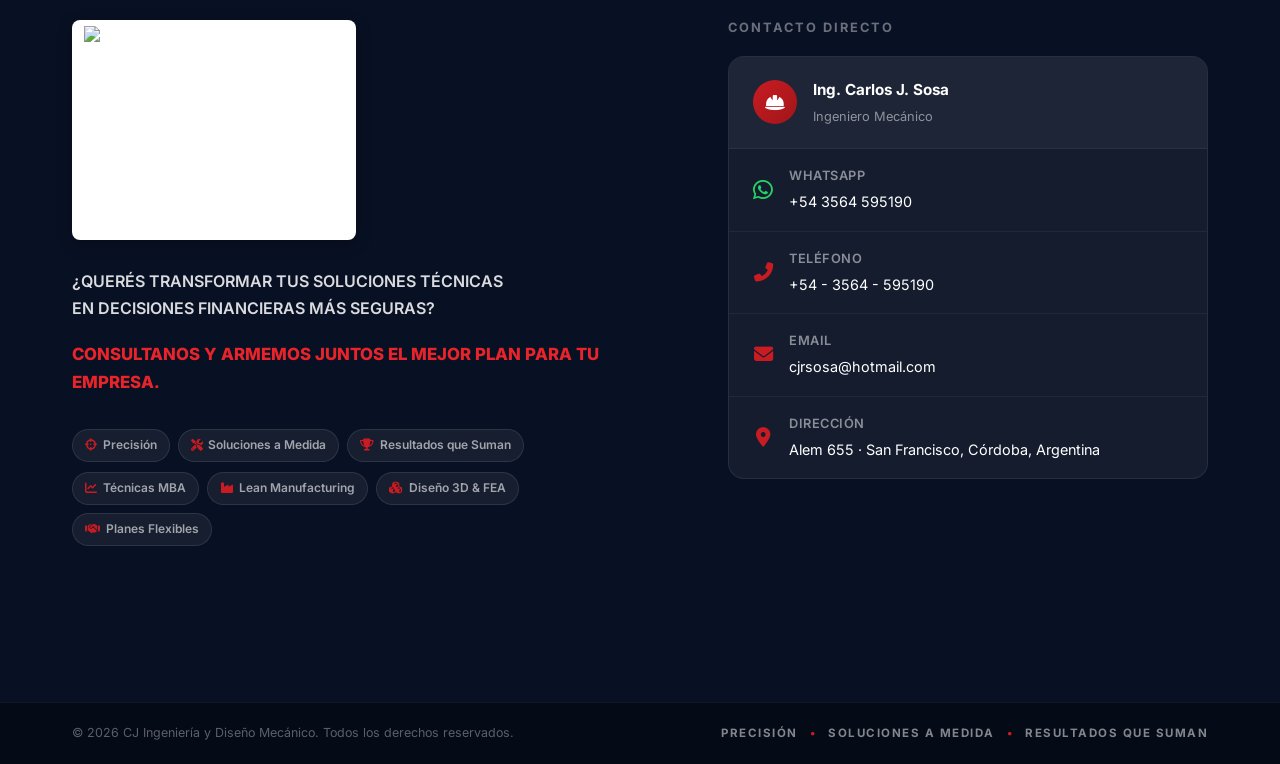
==== commit 33801f43: "Add files via upload" ====
--- a/index.html
+++ b/index.html
@@ -6,20 +6,20 @@
     <meta charset="UTF-8">
     <meta name="viewport" content="width=device-width, initial-scale=1.0">
     <title>Soluciones de Producción y Diseño Mecánico | CJ Ingeniería y Diseño Mecánico</title>
-    <meta name="description" content="Optimización de procesos y soluciones de producción para PyMEs. En CJ Ingeniería y Diseño Mecánico maximizamos la eficiencia de tu empresa en San Francisco, Córdoba, Argentina.">
-    <meta name="keywords" content="soluciones de produccion, ingenieria de produccion, optimizacion de procesos, lean manufacturing, eficiencia industrial, diseño mecanico, San Francisco, Córdoba, Argentina, CAD, simulación, ingeniería inversa">
+    <meta name="description" content="Optimización de procesos y soluciones de producción para PyMEs. En CJ Ingeniería y Diseño Mecánico mejoramos la eficiencia de tu empresa en San Francisco, Córdoba, Argentina.">
+    <meta name="keywords" content="soluciones de produccion, ingenieria de produccion, optimizacion de procesos, lean manufacturing, eficiencia industrial, diseño mecanico, San Francisco, Córdoba, Argentina, CAD, simulación, ingeniería inversa, gestión de depósitos, logística, inventarios">
     <meta name="author" content="Ing. Carlos J. Sosa">
     <!-- Open Graph -->
     <meta property="og:title" content="CJ Ingeniería y Diseño Mecánico">
     <meta property="og:description" content="Tu departamento de ingeniería externo, flexible y profesional para PyMEs.">
     <meta property="og:type" content="website">
     <meta property="og:url" content="https://cjingenieria.com.ar/">
-    <meta property="og:image" content="https://cjingenieria.com.ar/logo_cj_monogram.png">
+    <meta property="og:image" content="https://cjingenieria.com.ar/recursos/logo_cj_monogram.png">
     <!-- Google Fonts -->
     <link rel="preconnect" href="https://fonts.googleapis.com">
     <link rel="preconnect" href="https://fonts.gstatic.com" crossorigin>
     <link href="https://fonts.googleapis.com/css2?family=Inter:wght@300;400;500;600;700;800;900&display=swap" rel="stylesheet">
-    <link rel="stylesheet" href="https://cloudflare.com" integrity="sha512-Ym7w60Q/y6jGIsDInN/U8wWlM0qFvM89S6Oorid88Iov9uXlBfM15V617L7K7qJ+7L1488B8f9b9q376263548981" crossorigin="anonymous" referrerpolicy="no-referrer">
+
     <!-- Font Awesome -->
     <link rel="stylesheet" href="https://cdnjs.cloudflare.com/ajax/libs/font-awesome/6.5.0/css/all.min.css">
     <link rel="stylesheet" href="styles.css">
@@ -34,10 +34,10 @@
       "@id": "https://cjingenieria.com.ar/#localbusiness",
       "name": "CJ Ingeniería y Diseño Mecánico",
       "url": "https://cjingenieria.com.ar/",
-      "image": "https://cjingenieria.com.ar/logo_cj_monogram.png",
+      "image": "https://cjingenieria.com.ar/recursos/logo_cj_monogram.png",
       "telephone": "+543564595190",
       "priceRange": "$$",
-      "description": "Estudio de Ingeniería y Diseño Mecánico especializado en optimización de procesos de producción, Lean Manufacturing (VSM, 5S, 8M, Kanban, Kaizen), diseño de matrices y dispositivos para centros de mecanizado, torno y balancín, análisis de roturas, desarrollo de nuevos productos y evaluación técnico-económica para PyMEs en San Francisco, Córdoba y la región.",
+      "description": "Estudio de Ingeniería y Diseño Mecánico especializado en optimización de procesos de producción, Lean Manufacturing (VSM, 5S, 8M, Kanban, Kaizen), diseño de matrices y dispositivos para centros de mecanizado, torno y balancín, análisis de roturas, desarrollo de nuevos productos, evaluación técnico-económica y gestión logística de depósitos e inventarios para PyMEs en San Francisco, Córdoba y la región.",
       "address": {
         "@type": "PostalAddress",
         "streetAddress": "Alem 655",
@@ -80,7 +80,8 @@
         "Análisis de roturas y fallas estructurales (FEA)",
         "Desarrollo de nuevos productos y mejora de existentes",
         "Evaluación técnico-económica, análisis de costos y ROI",
-        "Estandarización de documentación técnica y planos"
+        "Estandarización de documentación técnica y planos",
+        "Logística y gestión de depósitos e inventarios (ABC, FIFO/FEFO, Kanban)"
       ],
       "openingHoursSpecification": [
         {
@@ -122,7 +123,7 @@
           "name": "¿Quiero bajar mis plazos de entrega (lead time), quién se dedica a esto en la región?",
           "acceptedAnswer": {
             "@type": "Answer",
-            "text": "Estructuramos y optimizamos las cadenas de valor industriales para eliminar tiempos muertos, reducir desperdicios y bajar drásticamente los plazos de entrega de productos."
+            "text": "Estructuramos y optimizamos las cadenas de valor industriales para reducir tiempos muertos y desperdicios y acortar los plazos de entrega de productos."
           }
         },
         {
@@ -130,7 +131,7 @@
           "name": "¿Tengo que mejorar mi situación financiera y evaluar proyectos de inversión, quién me puede ayudar?",
           "acceptedAnswer": {
             "@type": "Answer",
-            "text": "Realizamos evaluaciones técnico-económicas de proyectos, análisis de costos con herramientas tipo MBA, cálculo de ROI, TIR y punto de equilibrio para asegurar decisiones eficientes y proteger el flujo de caja."
+            "text": "Realizamos evaluaciones técnico-económicas de proyectos, análisis de costos con herramientas tipo MBA, cálculo de ROI, TIR y punto de equilibrio para apoyar decisiones eficientes y cuidar el flujo de caja."
           }
         },
         {
@@ -138,7 +139,7 @@
           "name": "¿Tengo problemas con mi producto, sufre roturas o no resiste lo suficiente, quién me da una solución?",
           "acceptedAnswer": {
             "@type": "Answer",
-            "text": "Especialistas en análisis de fallas, cálculo de resistencia de materiales y simulación por elementos finitos (FEA) para solucionar roturas recurrentes y garantizar la durabilidad de las piezas."
+            "text": "Especialistas en análisis de fallas, cálculo de resistencia de materiales y simulación por elementos finitos (FEA) para reducir roturas recurrentes y mejorar la durabilidad de las piezas."
           }
         },
         {
@@ -162,7 +163,15 @@
           "name": "¿Quiero ordenar mi documentación técnica y planos, hay alguna empresa o ingeniero que me ayude?",
           "acceptedAnswer": {
             "@type": "Answer",
-            "text": "Sistematizamos y normalizamos carpetas técnicas, planos de fabricación, listas de materiales (BOM) y memorias descriptivas para estandarizar procesos y evitar errores en taller."
+            "text": "Sistematizamos y normalizamos carpetas técnicas, planos de fabricación, listas de materiales (BOM) y memorias descriptivas para estandarizar procesos y reducir errores en taller."
+          }
+        },
+        {
+          "@type": "Question",
+          "name": "¿Tengo faltantes, desorden o capital parado en mi depósito, quién me puede ayudar?",
+          "acceptedAnswer": {
+            "@type": "Answer",
+            "text": "Ordenamos depósitos y mejoramos la gestión de inventarios de pymes manufactureras y distribuidoras de repuestos con herramientas Lean y de gestión (3S, clasificación ABC, conteo cíclico, Kanban y VSM logístico) en San Francisco, Córdoba y la región."
           }
         }
       ]
@@ -170,6 +179,13 @@
   ]
 }
 </script>
+
+    <!-- 🚀 SCRIPT DE VERCEL ANALYTICS AGREGADO AQUÍ -->
+    <script>
+      window.va = window.va || function () { (window.vaq = window.vaq || []).push(arguments); };
+    </script>
+    <script defer src="/_vercel/insights/script.js"></script>
+
 </head>
 <body>
 
@@ -178,13 +194,13 @@
         <div class="container nav-container">
             <a href="#inicio" class="logo logo--custom">
                 <div class="logo-monogram-wrap">
-                    <img src="logo_cj_monogram.png" alt="CJ Monograma" class="logo-monogram">
+                    <img src="recursos/logo_cj_monogram.png" alt="CJ Monograma" class="logo-monogram">
                 </div>
                 <div class="logo-text-wrap">
                     <span class="logo-line-1">INGENIERÍA Y</span>
                     <span class="logo-line-2">DISEÑO MECÁNICO</span>
                     <div class="logo-text-sep"></div>
-                    <span class="logo-line-3">ESTUDIO DE DISEÑO MECÁNICO</span>
+                    <span class="logo-line-3">TU DEPARTAMENTO DE INGENIERÍA</span>
                 </div>
             </a>
             <nav class="nav-links" id="nav-links">
@@ -205,72 +221,70 @@
     </header>
 
     <!-- ====== HERO ====== -->
-<section id="inicio" class="hero">
-    <div class="hero-bg-grid"></div>
-    <div class="hero-accent-1"></div>
-    <div class="hero-accent-2"></div>
-    <div class="container hero-content">
-        <div class="hero-text" data-animate="fade-left">
-            <div class="hero-badge">
-                <i class="fas fa-cog fa-spin"></i>
-                Ingeniería de Producción y Consultoría Estratégica · San Francisco, Córdoba
-            </div>
-            <h1>
-                SOLUCIONES DE<br>
-                PRODUCCIÓN E INGENIERÍA,<br>
-                <span class="hero-red-line">SIN CONTRATAR<br>A UN INGENIERO PERMANENTE.</span>
-            </h1>
-            <p class="hero-desc">
-                Optimizamos procesos y resolvemos problemas técnicos en PyMEs de la región que necesiten respuestas rápidas, confiables y profesionales, exactamente cuando las precisan.
-            </p>
-            <div class="hero-pills">
-                <span><i class="fas fa-handshake"></i> Experiencia y Confiabilidad</span>
-                <span><i class="fas fa-cogs"></i> Soluciones a Medida</span>
-                <span><i class="fas fa-clock"></i> Flexibilidad de Horarios</span>
-                <span><i class="fas fa-bullseye"></i> Enfoque en Resultados</span>
-            </div>
-            <div class="hero-actions">
-                <a href="https://wa.me/543564595190?text=Hola%2C%20quiero%20consultar%20por%20sus%20servicios%20de%20ingenier%C3%ADa." class="btn-hero-primary btn-hero-red" target="_blank" rel="noopener">
-                    <i class="fab fa-whatsapp"></i> Escribinos
-                </a>
-                <a href="#planes" class="btn-hero-outline">
-                    Ver Planes <i class="fas fa-arrow-right"></i>
-                </a>
+    <section id="inicio" class="hero">
+        <div class="hero-bg-grid"></div>
+        <div class="hero-accent-1"></div>
+        <div class="hero-accent-2"></div>
+        <div class="container hero-content">
+            <div class="hero-text" data-animate="fade-left">
+                <div class="hero-badge">
+                    <i class="fas fa-cog fa-spin"></i>
+                    Ingeniería de Producción y Consultoría Estratégica · San Francisco, Córdoba
+                </div>
+                <h1>
+                    SOLUCIONES DE<br>
+                    PRODUCCIÓN E INGENIERÍA,<br>
+                    <span class="hero-red-line">SIN CONTRATAR<br>A UN INGENIERO PERMANENTE.</span>
+                </h1>
+                <p class="hero-desc">
+                    Optimizamos procesos y resolvemos problemas técnicos en PyMEs de la región que necesiten respuestas rápidas, confiables y profesionales, exactamente cuando las precisan.
+                </p>
+                <div class="hero-pills">
+                    <span><i class="fas fa-handshake"></i> Experiencia y Confiabilidad</span>
+                    <span><i class="fas fa-cogs"></i> Soluciones a Medida</span>
+                    <span><i class="fas fa-clock"></i> Flexibilidad de Horarios</span>
+                    <span><i class="fas fa-bullseye"></i> Enfoque en Resultados</span>
+                </div>
+                <div class="hero-actions">
+                    <a href="https://wa.me/543564595190?text=Hola%2C%20quiero%20consultar%20por%20sus%20servicios%20de%20ingenier%C3%ADa." class="btn-hero-primary" target="_blank" rel="noopener">
+                        <i class="fab fa-whatsapp"></i> Escribinos
+                    </a>
+                    <a href="#planes" class="btn-hero-outline">
+                        Ver Planes <i class="fas fa-arrow-right"></i>
+                    </a>
+                </div>
+            </div>
+
+            <div class="hero-visual" data-animate="fade-right">
+                <div class="hero-img-wrapper">
+                    <img src="recursos/hero_engineer.jpg" alt="Ingeniería mecánica de precisión - Ingeniero" class="hero-img">
+                    <div class="hero-img-badge">
+                        <i class="fas fa-shield-alt"></i>
+                        <span>Precisión &amp; Calidad</span>
+                    </div>
+                </div>
+
+                <div class="hero-stats-bar">
+                    <div class="hero-stat">
+                        <i class="fas fa-chart-line"></i>
+                        <div><strong>Análisis económico</strong><span>ROI, TIR y VAN de las mejoras</span></div>
+                    </div>
+                    <div class="hero-stat">
+                        <i class="fas fa-file-alt"></i>
+                        <div><strong>Respaldo documentado</strong><span>Informes, planos y memorias</span></div>
+                    </div>
+                    <div class="hero-stat">
+                        <i class="fas fa-calendar-check"></i>
+                        <div><strong>Plazos razonables</strong><span>Planes claros, sin letra chica</span></div>
+                    </div>
+                </div>
             </div>
         </div>
-        
-        <div class="hero-visual" data-animate="fade-right">
-           <!-- La imagen ahora es la protagonista y ocupa más espacio -->
-            <div class="hero-img-wrapper">
-                <img src="hero_engineer.jpg" alt="Ingeniería mecánica de precisión - Ingeniero" class="hero-img">
-                <div class="hero-img-badge">
-                    <i class="fas fa-shield-alt"></i>
-                    <span>Precisión &amp; Calidad</span>
-                </div>
-            </div>
-          
-            <!-- El recuadro blanco ahora actúa como un rectángulo inferior -->
-            <div class="hero-stats-bar">
-                <div class="hero-stat">
-                    <i class="fas fa-chart-line"></i>
-                    <div><strong>Análisis económico</strong><span>ROI, TIR y VAN de cada mejora</span></div>
-                </div>
-                <div class="hero-stat">
-                    <i class="fas fa-file-alt"></i>
-                    <div><strong>Respaldo documentado</strong><span>Informes, planos y memorias</span></div>
-                </div>
-                <div class="hero-stat">
-                    <i class="fas fa-calendar-check"></i>
-                   <div><strong>Plazos razonables</strong><span>Planes claros, sin letra chica</span></div>
-               </div>
-            </div> 
-        </div>
-    </div>
-    <div class="hero-scroll-indicator">
-        <span>Conocé más</span>
-        <i class="fas fa-chevron-down"></i>
-    </div>
-</section>
+        <a href="#filosofia" class="hero-scroll-indicator" aria-label="Ir a Nuestra Filosofía">
+            <span>Conocé más</span>
+            <i class="fas fa-chevron-down"></i>
+        </a>
+    </section>
 
     <!-- ====== STATS BAR ====== -->
     <div class="stats-bar">
@@ -286,7 +300,7 @@
             <div class="stat-item" data-animate="fade-up" style="animation-delay:0.1s">
                 <i class="fas fa-tools"></i>
                 <div>
-                    <strong>7 Especialidades</strong>
+                    <strong>8 Especialidades</strong>
                     <span>Servicios de ingeniería</span>
                 </div>
             </div>
@@ -341,6 +355,9 @@
                     </a>
                 </div>
                 <div class="philosophy-cards" data-animate="fade-right">
+                    <!-- Pilares -->
+                    <p class="philo-group-label">Nuestros Pilares</p>
+
                     <div class="philo-card">
                         <i class="fas fa-bullseye"></i>
                         <h4>Objetivo Claro</h4>
@@ -360,6 +377,30 @@
                         <i class="fas fa-chart-line"></i>
                         <h4>Visión Integral</h4>
                         <p>No solo desafíos técnicos: también los económicos y financieros del mercado actual.</p>
+                    </div>
+
+                    <!-- Valores -->
+                    <p class="philo-group-label philo-group-label--valores">Nuestros Valores</p>
+
+                    <div class="philo-card philo-card--valor">
+                        <i class="fas fa-cogs"></i>
+                        <h4>Rigor Técnico</h4>
+                        <p>Soluciones fundamentadas en ingeniería mecánica y metodologías formales (Lean y MBA).</p>
+                    </div>
+                    <div class="philo-card philo-card--valor">
+                        <i class="fas fa-shield-alt"></i>
+                        <h4>Compromiso Real</h4>
+                        <p>Acompañamos los desafíos diarios de tu empresa como si fuéramos parte de tu propio equipo.</p>
+                    </div>
+                    <div class="philo-card philo-card--valor">
+                        <i class="fas fa-search-dollar"></i>
+                        <h4>Claridad &amp; Transparencia</h4>
+                        <p>Informes claros, plazos razonables y presupuestos honestos, sin "letra chica".</p>
+                    </div>
+                    <div class="philo-card philo-card--valor">
+                        <i class="fas fa-trophy"></i>
+                        <h4>Enfoque en Resultados</h4>
+                        <p>Buscamos que cada mejora técnica o logística se traduzca en un beneficio para tu flujo de caja.</p>
                     </div>
                 </div>
             </div>
@@ -374,88 +415,114 @@
                 <h2>¿QUÉ PODEMOS HACER<br>POR TU EMPRESA?</h2>
                 <div class="section-divider center"></div>
                 <p class="section-subtitle">
-                    Desde la optimización de tus procesos actuales hasta el desarrollo técnico y financiero de nuevos proyectos — 
-                    maximizamos la eficiencia y rentabilidad de tu empresa.
+                    Desde la optimización de tus procesos actuales hasta el desarrollo técnico y financiero de nuevos proyectos —
+                    buscamos mejorar la eficiencia y la rentabilidad de tu empresa.
                 </p>
             </div>
             <div class="services-grid">
-                <div class="service-card" data-animate="fade-up" style="animation-delay:0.05s">
+                <!-- Tarjeta 01 -->
+                <a href="servicios/01_ingenieria-de-produccion.html" class="service-card service-card-link" data-animate="fade-up" style="animation-delay:0.05s">
                     <div class="service-num">01</div>
                     <div class="service-icon-wrap">
                         <i class="fas fa-cube"></i>
                     </div>
                     <h3>Ingeniería de Producción</h3>
-                    <p>Transformamos la cadena de valor de tu fábrica mediante <strong>soluciones de producción</strong> eficientes. Optimizamos tus procesos industriales utilizando metodologías Lean Manufacturing como VSM, 5S, Kanban y Kaizen, estructurando tus flujos de trabajo para eliminar desperdicios en planta, resolver cuellos de botella y <strong>bajar drásticamente tus plazos de entrega</strong> y sobrecostos operativos.</p>
+                    <p>Transformamos la cadena de valor de tu fábrica mediante <strong>soluciones de producción</strong> eficientes. Optimizamos tus procesos industriales con metodologías Lean Manufacturing como VSM, 5S, Kanban y Kaizen, estructurando tus flujos de trabajo para reducir desperdicios en planta, resolver cuellos de botella y <strong>acortar tus plazos de entrega</strong> y sobrecostos operativos.</p>
                     <div class="service-tags">
                         <span>Lean Manufacturing</span><span>Productividad</span><span>Rentabilidad</span>
                     </div>
-                </div>
-                <div class="service-card" data-animate="fade-up" style="animation-delay:0.1s">
+                </a>
+
+                <!-- Tarjeta 02 -->
+                <a href="servicios/02_evaluacion-tecnico-economica.html" class="service-card service-card-link" data-animate="fade-up" style="animation-delay:0.1s">
                     <div class="service-num">02</div>
                     <div class="service-icon-wrap">
-                        <i class="fas fa-layer-group"></i>
-                    </div>
-                    <h3> Evaluación Técnico-Económica</h3>
-                    <p>Cuantificamos el impacto económico de tus proyectos bajo una mirada financiera corporativa. Optimizamos tus decisiones de inversión utilizando <strong>técnicas de nivel MBA</strong> como análisis de costos, costeo ABC, punto de equilibrio, ROI, TIR, VAN y simulación de sensibilidad; controlando el costo de la no calidad y restricciones financieras para mitigar riesgos, <strong>asegurar la rentabilidad y potenciar el flujo de caja</strong> de tu PyME.</p>
+                        <i class="fas fa-chart-pie"></i>
+                    </div>
+                    <h3>Evaluación Técnico-Económica</h3>
+                    <p>Cuantificamos el impacto económico de tus proyectos bajo una mirada financiera corporativa. Apoyamos tus decisiones de inversión con <strong>técnicas de nivel MBA</strong> como análisis de costos, costeo ABC, punto de equilibrio, ROI, TIR, VAN y simulación de sensibilidad, considerando el costo de la no calidad y las restricciones financieras para reducir riesgos y <strong>cuidar la rentabilidad y el flujo de caja</strong> de tu PyME.</p>
                     <div class="service-tags">
                         <span>Factibilidad</span><span>Viabilidad</span><span>Retorno (ROI)</span>
                     </div>
-                </div>
-                <div class="service-card" data-animate="fade-up" style="animation-delay:0.15s">
+                </a>
+
+                <!-- Tarjeta 03 -->
+                <a href="servicios/03_desarrollo-de-producto.html" class="service-card service-card-link" data-animate="fade-up" style="animation-delay:0.15s">
                     <div class="service-num">03</div>
                     <div class="service-icon-wrap">
                         <i class="fas fa-laptop-code"></i>
                     </div>
                     <h3>Desarrollo de Producto</h3>
-                    <p>Ofrecemos una solución profesional de punta a punta si necesitás <strong>desarrollar nuevos productos o mejorar los existentes</strong>. Traducimos tus requerimientos comerciales y operativos en diseños mecánicos 3D funcionales, herramental comercializable y prototipos virtuales; entregando planos de fabricación finales listos para ser introducidos en tu línea de producción de <strong>forma eficiente y rentable</strong>.</p>
+                    <p>Ofrecemos una solución profesional de punta a punta si necesitás <strong>desarrollar nuevos productos o mejorar los existentes</strong>. Traducimos tus requerimientos comerciales y operativos en diseños mecánicos 3D funcionales, herramental y prototipos virtuales, y entregamos los planos de fabricación listos para llevar a producción, buscando una fabricación <strong>eficiente y rentable</strong>.</p>
                     <div class="service-tags">
                         <span>Diseño 3D</span><span>Prototipos</span><span>CAD</span>
                     </div>
-                </div>
-                <div class="service-card" data-animate="fade-up" style="animation-delay:0.2s">
+                </a>
+
+                <!-- Tarjeta 04 -->
+                <a href="servicios/04_ingenieria-inversa.html" class="service-card service-card-link" data-animate="fade-up" style="animation-delay:0.2s">
                     <div class="service-num">04</div>
                     <div class="service-icon-wrap">
                         <i class="fas fa-drafting-compass"></i>
                     </div>
                     <h3>Ingeniería Inversa</h3>
-                    <p>Realizamos el relevamiento físico, análisis funcional y rediseño de piezas o componentes mecánicos existentes. Optimizamos maquinaria obsoleta y sistemas fuera de producción utilizando <strong>técnicas de ingeniería inversa</strong> para clonar repuestos críticos; digitalizando y actualizando geometrías complejas para solucionar fallas recurrentes, <strong>reducir costos de manufactura</strong> y agilizar el abastecimiento local.</p>
+                    <p>Relevamos y analizamos piezas, equipos o productos existentes, y los reconstruimos o rediseñamos a partir de la pieza, de un plano de ensamble o de sus dimensiones funcionales. Con <strong>técnicas de ingeniería inversa</strong> replicamos o mejoramos repuestos críticos, modernizamos maquinaria antigua y ayudamos a resolver fallas recurrentes, buscando <strong>reducir costos de manufactura</strong> y agilizar el abastecimiento local.</p>
                     <div class="service-tags">
                         <span>Relevamiento</span><span>Optimización</span><span>Réplica</span>
                     </div>
-                </div>
-                <div class="service-card" data-animate="fade-up" style="animation-delay:0.25s">
+                </a>
+
+                <!-- Tarjeta 05 -->
+                <a href="servicios/05_analisis-y-simulacion.html" class="service-card service-card-link" data-animate="fade-up" style="animation-delay:0.25s">
                     <div class="service-num">05</div>
                     <div class="service-icon-wrap">
                         <i class="fas fa-search"></i>
                     </div>
                     <h3>Análisis y Simulación</h3>
-                    <p>Solucionamos problemas de rotura y falta de resistencia estructural en tus productos antes de su fabricación. Validamos tus componentes mecánicos utilizando <strong>cálculos de resistencia avanzada y Análisis por Elementos Finitos (FEA)</strong> para simular esfuerzos, fatiga y deformaciones bajo cargas reales; corrigiendo fallas de diseño críticas para <strong>asegurar la durabilidad</strong> y optimizar costos de material.</p>
+                    <p>Estudiamos la resistencia de tus productos antes de fabricarlos para reducir el riesgo de roturas. Validamos tus componentes mecánicos con <strong>cálculos de resistencia y Análisis por Elementos Finitos (FEA)</strong>, simulando esfuerzos, fatiga y deformaciones bajo cargas reales, y calculamos el factor de seguridad del conjunto. Así corregimos fallas de diseño críticas, <strong>estimamos la durabilidad</strong> y optimizamos el uso de material.</p>
                     <div class="service-tags">
                         <span>FEA</span><span>Resistencia</span><span>Fatiga</span>
                     </div>
-                </div>
-                <div class="service-card" data-animate="fade-up" style="animation-delay:0.3s">
+                </a>
+
+                <!-- Tarjeta 06 -->
+                <a href="servicios/06_materiales-y-tratamientos.html" class="service-card service-card-link" data-animate="fade-up" style="animation-delay:0.3s">
                     <div class="service-num">06</div>
                     <div class="service-icon-wrap">
                         <i class="fas fa-industry"></i>
                     </div>
                     <h3>Selección de Materiales y Tratamientos Térmicos</h3>
-                    <p>Maximizamos el rendimiento de tus componentes mecánicos mediante la correcta elección de material. Te asesoramos para definir el material y tratamiento térmico ideal según la aplicación; validando <strong>diseños 3D, repuestos clonados o simulaciones FEA</strong> para evitar desgastes prematuros, reducir sobrecostos por fallas y <strong>garantizar la viabilidad económica</strong> de fabricación.</p>
+                    <p>Definimos el material y el tratamiento térmico adecuados para cada aplicación: aceros, aluminios, bronces, fundiciones y más. Validamos <strong>diseños 3D, repuestos replicados o simulaciones FEA</strong> para reducir desgastes prematuros y sobrecostos por fallas, equilibrando el rendimiento con la <strong>viabilidad económica</strong> de fabricación. Especificamos el tratamiento completo (proceso, dureza y profundidad de capa) para que el proveedor lo ejecute.</p>
                     <div class="service-tags">
                         <span>Materiales</span><span>Tratamientos</span><span>Costos</span>
                     </div>
-                </div>
-                <div class="service-card service-card--highlight" data-animate="fade-up" style="animation-delay:0.35s">
+                </a>
+
+                <!-- Tarjeta 07 -->
+                <a href="servicios/07_planos-y-documentacion.html" class="service-card service-card-link" data-animate="fade-up" style="animation-delay:0.35s">
                     <div class="service-num">07</div>
                     <div class="service-icon-wrap">
-                        <i class="fas fa-chart-pie"></i>
+                        <i class="fas fa-file-lines"></i>
                     </div>
                     <h3>Planos y Documentación</h3>
-                    <p>Estructuramos y ordenamos la documentación técnica y los planos de tu planta. Elaboramos carpetas técnicas completas y <strong>planos de fabricación normalizados</strong> para tus productos y procesos mecánicos; generando vistas de detalle, listados de materiales (BOM) organizados para compras y manuales operativos esenciales para <strong>evitar errores en el taller, estandarizar o certificar calidad</strong>.</p>
+                    <p>Estructuramos y ordenamos la documentación técnica y los planos de tu planta. Elaboramos carpetas técnicas y <strong>planos de fabricación normalizados</strong> para tus productos y procesos mecánicos: vistas de detalle, listados de materiales (BOM) organizados para compras y manuales operativos, para <strong>reducir errores en el taller y avanzar hacia la estandarización de la calidad</strong>.</p>
                     <div class="service-tags">
                         <span>Planos</span><span>Normas</span><span>Memoria</span>
-                   </div>
-                </div>
+                    </div>
+                </a>
+
+                <!-- Tarjeta 08 -->
+                <a href="servicios/08_ingenieria-de-logistica-y-distribucion.html" class="service-card service-card-link" data-animate="fade-up" style="animation-delay:0.4s">
+                    <div class="service-num">08</div>
+                    <div class="service-icon-wrap">
+                        <i class="fas fa-warehouse"></i>
+                    </div>
+                    <h3>Ingeniería de Logística y Distribución</h3>
+                    <p>Transformamos la gestión de tu depósito en una operación ordenada, eficiente y económicamente controlada. Analizamos los flujos de materiales, inventarios, almacenamiento, preparación de pedidos y distribución, aplicando herramientas <strong>Lean Manufacturing y gestión estratégica MBA</strong> para reducir desperdicios, mejorar el nivel de servicio, liberar capital inmovilizado y optimizar los costos logísticos.</p>
+                    <div class="service-tags">
+                        <span>Gestión de Depósitos</span><span>Lean Logistics</span><span>Inventarios</span>
+                    </div>
+                </a>
             </div>
         </div>
     </section>
@@ -475,7 +542,7 @@
                         <i class="fas fa-piggy-bank"></i>
                     </div>
                     <h4>Reducir Costos</h4>
-                    <p>Sin sueldos fijos, cargas sociales ni estructuras costosas. Abonás exactamente por las soluciones y el alcance que tu empresa necesite.</p>
+                    <p>Sin sueldos fijos, cargas sociales ni estructuras costosas. Abonás por las soluciones y el alcance que tu empresa necesite.</p>
                     <div class="benefit-number">01</div>
                 </div>
                 <div class="benefit-card" data-animate="fade-up" style="animation-delay:0.1s">
@@ -483,7 +550,7 @@
                         <i class="fas fa-rocket"></i>
                     </div>
                     <h4>Mayor Eficiencia</h4>
-                    <p>Soluciones técnicas especializadas que optimizan tus procesos, mejoran la calidad y aumentan la productividad.</p>
+                    <p>Soluciones técnicas especializadas que buscan optimizar tus procesos, mejorar la calidad y aumentar la productividad.</p>
                     <div class="benefit-number">02</div>
                 </div>
                 <div class="benefit-card" data-animate="fade-up" style="animation-delay:0.15s">
@@ -491,7 +558,7 @@
                         <i class="fas fa-bolt"></i>
                     </div>
                     <h4>Rapidez y Flexibilidad</h4>
-                    <p>Tenés un profesional disponible cuando lo necesites, integrándose de forma inmediata al ritmo y los objetivos de tu empresa.</p>
+                    <p>Tenés un profesional disponible cuando lo necesites, que se integra de forma ágil al ritmo y a los objetivos de tu empresa.</p>
                     <div class="benefit-number">03</div>
                 </div>
                 <div class="benefit-card" data-animate="fade-up" style="animation-delay:0.2s">
@@ -507,7 +574,7 @@
                         <i class="fas fa-seedling"></i>
                     </div>
                     <h4>Hacé Crecer tu Empresa</h4>
-                    <p>Más innovación, mejor calidad y mayor productividad. La ingeniería como motor de crecimiento para tu negocio.</p>
+                    <p>Innovación, mejor calidad y más productividad: la ingeniería como motor de crecimiento para tu negocio.</p>
                     <div class="benefit-number">05</div>
                 </div>
                 <div class="benefit-card" data-animate="fade-up" style="animation-delay:0.3s">
@@ -532,183 +599,78 @@
                 <div class="section-divider center"></div>
                 <p class="section-subtitle">Elegí el plan y el ritmo que mejor se adapten a tu PyME, con alcance, plazos y entregables claros desde el primer día.</p>
             </div>
-            <style>
-  /* 1. Contenedor principal en grilla/flex estirado */
-  .pricing-grid {
-    display: flex !important;
-    flex-wrap: wrap;
-    justify-content: center;
-    align-items: stretch !important; /* Estira todas las tarjetas a la misma altura */
-  gap: 2rem;
-  }
-
-  /* 2. Estructura de la tarjeta */
-  .pricing-card {
-    display: flex !important;
-  flex-direction: column !important;
-  justify-content: space-between !important;
-  height: 100% !important;
-  }
-
-  /* 3. Normalizar altura del encabezado */
-  .pricing-header {
-  display: flex;
-  flex-direction: column;
-  align-items: center;
-  justify-content: flex-start;
-  min-height: 210px; /* Asegura espacio suficiente para el subtítulo de 2 líneas */
-}
-
-  /* 4. Cuerpo de la tarjeta */
-  .pricing-body {
-  display: flex !important;
-  flex-direction: column !important;
-  flex-grow: 1 !important; /* Expande el cuerpo para ocupar todo el alto disponible */
-  justify-content: space-between !important;
-}
-
-  /* 5. Lista de beneficios */
-  .plan-features {
-  flex-grow: 1 !important; /* Empuja el botón 'Consultar Plan' exactamente hacia el fondo */
-  margin-bottom: 2rem;
-}
-
-  /* 6. Alineación perfecta de los botones al fondo */
-  .btn-plan-outline,
-.btn-plan-primary {
-  margin-top: auto !important; /* Alineación perfecta al pie de la tarjeta */
-  text-align: center;
-  display: block;
-  width: 100%;
-}
-
-  /* 7. Ajuste para el ribbon "EL MÁS ELEGIDO" */
-  .pricing-card--featured {
-    position: relative;
-  }
-</style>
             <div class="pricing-grid">
-    <!-- Plan Start -->
-    <div class="pricing-card" data-animate="fade-up" style="animation-delay:0.05s">
-        <div class="pricing-header navy">
-            <div class="plan-icon"><i class="fas fa-home"></i></div>
-            <h3 style="margin-bottom: 20px;">PLAN START</h3>
-            <h4 class="plan-subtitle">Para PyMEs que buscan dar sus primeros pasos en la mejora de procesos</h4>
-        </div>
-        <div class="pricing-body">
-            <ul class="plan-features">
-                <li class="included"><i class="fas fa-check"></i> Optimización básica de tareas operativas</li>
-                <li class="included"><i class="fas fa-check"></i> Estimación inicial de costos y viabilidad</li>
-                <li class="included"><i class="fas fa-check"></i> Soporte técnico y estratégico</li>
-                <li class="included"><i class="fas fa-check"></i> Herramientas de control básicas</li>
-                <li class="included"><i class="fas fa-check"></i> 5% de bonificación en proyectos adicionales</li>
-            </ul>
-            <div class="flex-buttons-container" style="display: flex; gap: 10px; margin-top: 15px;">
-  <a 
-    href="./recursos/Plan_Start_Normal.pdf" 
-    target="_blank" 
-    rel="noopener noreferrer" 
-    id="btn-plan-start-normal" 
-    class="btn-plan-outline"
-    style="flex: 1; text-align: center;"
-  >
-    Plan Normal
-  </a>
-  <a 
-    href="./recursos/Plan_Start_Intensivo.pdf" 
-    target="_blank" 
-    rel="noopener noreferrer" 
-    id="btn-plan-start-intensivo" 
-    class="btn-plan-outline"
-    style="flex: 1; text-align: center;"
-  >
-    Plan Intensivo
-  </a>
-</div>
-        </div>
-    </div>
-
-    <!-- Plan Pyme (Destacado) -->
-    <div class="pricing-card pricing-card--featured" data-animate="fade-up" style="animation-delay:0.1s">
-        <div class="pricing-header red">
-            <div class="plan-icon"><i class="fas fa-industry"></i></div>
-            <h3 style="margin-bottom: 20px;">PLAN PYME</h3>
-            <h4 class="plan-subtitle">Estructurá tus procesos, eliminá desperdicios y aumentá la rentabilidad</h4>
-        </div>
-        <div class="pricing-body">
-            <ul class="plan-features">
-                <li class="included"><i class="fas fa-check"></i> Rediseño y validación económica de mejoras operativas</li>
-                <li class="included"><i class="fas fa-check"></i> Reducción de desperdicios en procesos o servicios</li>
-                <li class="included"><i class="fas fa-check"></i> Informes técnicos con cálculo de Retorno (ROI)</li>
-                <li class="included"><i class="fas fa-check"></i> Herramientas de control avanzadas</li>
-                <li class="included"><i class="fas fa-check"></i> 10% de bonificación en proyectos adicionales</li>
-            </ul>
-            <div class="flex-buttons-container" style="display: flex; gap: 10px; margin-top: 15px;">
-  <a 
-    href="./recursos/Plan_PyME_Normal.pdf" 
-    target="_blank" 
-    rel="noopener noreferrer" 
-    id="btn-plan-pyme-normal" 
-    class="btn-plan-outline"
-    style="flex: 1; text-align: center;"
-  >
-    Plan Normal
-  </a>
-  <a 
-    href="./recursos/Plan_PyME_Intensivo.pdf" 
-    target="_blank" 
-    rel="noopener noreferrer" 
-    id="btn-plan-pyme-intensivo" 
-    class="btn-plan-outline"
-    style="flex: 1; text-align: center;"
-  >
-    Plan Intensivo
-  </a>
-</div>
-        </div>
-    </div>
-    
-    <!-- Plan Industria -->
-    <div class="pricing-card" data-animate="fade-up" style="animation-delay:0.15s">
-        <div class="pricing-header navy">
-            <div class="plan-icon"><i class="fas fa-city"></i></div>
-            <h3 style="margin-bottom: 20px;">PLAN INDUSTRIA</h3>
-            <h4 class="plan-subtitle">Tu departamento externo para proyectar, optimizar y expandir tu empresa</h4>
-        </div>
-        <div class="pricing-body">
-            <ul class="plan-features">
-                <li class="included"><i class="fas fa-check"></i> Gestión integral y continua de proyectos de inversión</li>
-                <li class="included"><i class="fas fa-check"></i> Implementación avanzada de metodologías Lean</li>
-                <li class="included"><i class="fas fa-check"></i> Proyección y auditoría técnico-económica de nuevas inversiones</li>
-                <li class="included"><i class="fas fa-check"></i> Respaldo completo para la toma de decisiones estratégicas</li>
-                <li class="included"><i class="fas fa-check"></i> 15% de bonificación en proyectos adicionales</li>
-            </ul>
-            <div class="flex-buttons-container" style="display: flex; gap: 10px; margin-top: 15px;">
-  <a 
-    href="./recursos/Plan_Industria_Normal.pdf" 
-    target="_blank" 
-    rel="noopener noreferrer" 
-    id="btn-plan-industria-normal" 
-    class="btn-plan-outline"
-    style="flex: 1; text-align: center;"
-  >
-    Plan Normal
-  </a>
-  <a 
-    href="./recursos/Plan_Industria_Intensivo.pdf" 
-    target="_blank" 
-    rel="noopener noreferrer" 
-    id="btn-plan-industria-intensivo" 
-    class="btn-plan-outline"
-    style="flex: 1; text-align: center;"
-  >
-    Plan Intensivo
-  </a>
-</div>
-        </div>
-    </div>
-</div>
-
+                <!-- Plan Start -->
+                <div class="pricing-card" data-animate="fade-up" style="animation-delay:0.05s">
+                    <div class="pricing-header navy">
+                        <div class="plan-icon"><i class="fas fa-home"></i></div>
+                        <h3>PLAN START</h3>
+                        <h4 class="plan-subtitle">Para PyMEs que buscan dar sus primeros pasos en la mejora de procesos</h4>
+                    </div>
+                    <div class="pricing-body">
+                        <ul class="plan-features">
+                            <li class="included"><i class="fas fa-check"></i> Optimización básica de tareas operativas</li>
+                            <li class="included"><i class="fas fa-check"></i> Estimación inicial de costos y viabilidad</li>
+                            <li class="included"><i class="fas fa-check"></i> Soporte técnico y estratégico</li>
+                            <li class="included"><i class="fas fa-check"></i> Herramientas de control básicas</li>
+                            <li class="included"><i class="fas fa-check"></i> 5% de bonificación en proyectos adicionales</li>
+                        </ul>
+                                    <div class="plan-buttons">
+                            <a href="planes/Plan_Start_Normal.pdf" target="_blank" rel="noopener noreferrer" id="btn-plan-start-normal" class="btn-plan-outline"><i class="fas fa-file-pdf"></i>Descargar Plan Normal</a>
+                            <a href="planes/Plan_Start_Intensivo.pdf" target="_blank" rel="noopener noreferrer" id="btn-plan-start-intensivo" class="btn-plan-outline"><i class="fas fa-file-pdf"></i>Descargar Plan Intensivo</a>
+                        </div>
+                    </div>
+                </div>
+
+                <!-- Plan PyME (destacado) -->
+                <div class="pricing-card pricing-card--featured" data-animate="fade-up" style="animation-delay:0.1s">
+                    <div class="pricing-header red">
+                        <div class="plan-icon"><i class="fas fa-industry"></i></div>
+                        <h3>PLAN PYME</h3>
+                        <h4 class="plan-subtitle">Estructurá tus procesos, reducí desperdicios y mejorá la rentabilidad</h4>
+                    </div>
+                    <div class="pricing-body">
+                        <ul class="plan-features">
+                            <li class="included"><i class="fas fa-check"></i> Rediseño y validación económica de mejoras operativas</li>
+                            <li class="included"><i class="fas fa-check"></i> Reducción de desperdicios en procesos o servicios</li>
+                            <li class="included"><i class="fas fa-check"></i> Informes técnicos con cálculo de Retorno (ROI)</li>
+                            <li class="included"><i class="fas fa-check"></i> Herramientas de control avanzadas</li>
+                            <li class="included"><i class="fas fa-check"></i> 10% de bonificación en proyectos adicionales</li>
+                        </ul>
+                                    <div class="plan-buttons">
+                            <a href="planes/Plan_PyME_Normal.pdf" target="_blank" rel="noopener noreferrer" id="btn-plan-pyme-normal" class="btn-plan-outline"><i class="fas fa-file-pdf"></i>Descargar Plan Normal</a>
+                            <a href="planes/Plan_PyME_Intensivo.pdf" target="_blank" rel="noopener noreferrer" id="btn-plan-pyme-intensivo" class="btn-plan-outline"><i class="fas fa-file-pdf"></i>Descargar Plan Intensivo</a>
+                        </div>
+                    </div>
+                </div>
+
+                <!-- Plan Industria -->
+                <div class="pricing-card" data-animate="fade-up" style="animation-delay:0.15s">
+                    <div class="pricing-header navy">
+                        <div class="plan-icon"><i class="fas fa-city"></i></div>
+                        <h3>PLAN INDUSTRIA</h3>
+                        <h4 class="plan-subtitle">Tu departamento externo para proyectar, optimizar y expandir tu empresa</h4>
+                    </div>
+                    <div class="pricing-body">
+                        <ul class="plan-features">
+                            <li class="included"><i class="fas fa-check"></i> Gestión integral y continua de proyectos de inversión</li>
+                            <li class="included"><i class="fas fa-check"></i> Implementación avanzada de metodologías Lean</li>
+                            <li class="included"><i class="fas fa-check"></i> Proyección y auditoría técnico-económica de nuevas inversiones</li>
+                            <li class="included"><i class="fas fa-check"></i> Respaldo completo para la toma de decisiones estratégicas</li>
+                            <li class="included"><i class="fas fa-check"></i> 15% de bonificación en proyectos adicionales</li>
+                        </ul>
+                                    <div class="plan-buttons">
+                            <a href="planes/Plan_Industria_Normal.pdf" target="_blank" rel="noopener noreferrer" id="btn-plan-industria-normal" class="btn-plan-outline"><i class="fas fa-file-pdf"></i>Descargar Plan Normal</a>
+                            <a href="planes/Plan_Industria_Intensivo.pdf" target="_blank" rel="noopener noreferrer" id="btn-plan-industria-intensivo" class="btn-plan-outline"><i class="fas fa-file-pdf"></i>Descargar Plan Intensivo</a>
+                        </div>
+                    </div>
+                </div>
+            </div>
+
+            <p class="plans-note plans-note--spaced">
+                <i class="fas fa-sliders"></i>
+                <strong>Ritmo adaptable:</strong> elegí entre ejecución normal o intensiva, o extendé el plazo estándar para distribuir la inversión y reducir el impacto financiero mensual.
+            </p>
             <!-- Plan Proyecto -->
             <div class="plan-proyecto" data-animate="fade-up">
                 <div class="plan-proyecto-icon">
@@ -717,7 +679,7 @@
                 <div class="plan-proyecto-text">
                     <h3>PLAN PROYECTO</h3>
                     <h4 class="plan-subtitle">Trabajamos según tus necesidades con presupuestos personalizados.</h4>
-                    <p class="plan-description">Ideal para demandas específicas o proyectos de corta duración.</p>
+                    <p>Ideal para demandas específicas o proyectos de corta duración.</p>
                 </div>
                 <a href="#contacto" id="btn-plan-proyecto" class="btn-primary">
                     Cotizá tu Proyecto <i class="fas fa-arrow-right"></i>
@@ -802,6 +764,120 @@
                     </table>
                 </div>
             </div>
+            <!-- ====== PLANES DE LOGÍSTICA Y DISTRIBUCIÓN ====== -->
+            <section class="logistics-plans-section" id="planes-logistica">
+                <div class="section-header center" data-animate="fade-up">
+                    <div class="section-label">Soluciones para depósitos</div>
+                    <h2>PLANES DE LOGÍSTICA</h2>
+                    <p class="plans-subtitle-red">
+                        DISEÑADOS PARA ORDENAR Y MEJORAR TU DEPÓSITO
+                    </p>
+                    <div class="section-divider center"></div>
+                    <p class="section-subtitle">
+                        Comenzá con el Plan Inicial y avanzá hacia una gestión
+                        logística estratégica, con alcance, plazos y entregables
+                        claros desde el primer día.
+                    </p>
+                </div>
+                <div class="logistics-pricing-grid">
+
+                    <!-- PLAN LOGÍSTICA INICIAL -->
+                    <div class="pricing-card" data-animate="fade-up">
+                        <div class="pricing-header navy">
+                            <div class="plan-icon">
+                                <i class="fas fa-warehouse"></i>
+                            </div>
+                            <h3>PLAN INICIAL</h3>
+                            <h4 class="plan-subtitle">
+                                Ordená tu depósito, mejorá tus inventarios
+                                y establecé las bases de una operación eficiente.
+                            </h4>
+                        </div>
+                        <div class="pricing-body">
+                            <ul class="plan-features">
+                                <li class="included">
+                                    <i class="fas fa-check"></i>
+                                    Diagnóstico integral del depósito y sus procesos
+                                </li>
+                                <li class="included">
+                                    <i class="fas fa-check"></i>
+                                    Organización física y gestión visual (3S)
+                                </li>
+                                <li class="included">
+                                    <i class="fas fa-check"></i>
+                                    Clasificación ABC y control de inventarios
+                                </li>
+                                <li class="included">
+                                    <i class="fas fa-check"></i>
+                                    Estandarización de tareas y procedimientos
+                                </li>
+                                <li class="included">
+                                    <i class="fas fa-check"></i>
+                                    Tablero de indicadores y control de costos
+                                </li>
+                            </ul>
+                            <a href="planes/Plan_Logistica_y_Distribucion_Inicial.pdf"
+                               target="_blank"
+                               rel="noopener noreferrer"
+                               class="btn-plan-outline">
+                                <i class="fas fa-file-pdf"></i>
+                                Descargar Plan Inicial
+                            </a>
+                        </div>
+                    </div>
+
+                    <!-- PLAN LOGÍSTICA AVANZADO -->
+                    <div class="pricing-card pricing-card--featured"
+                         data-animate="fade-up">
+                        <div class="pricing-header red">
+                            <div class="plan-icon">
+                                <i class="fas fa-chart-line"></i>
+                            </div>
+                            <h3>PLAN AVANZADO</h3>
+                            <h4 class="plan-subtitle">
+                                Convertí tu depósito en un sistema de gestión
+                                basado en datos, eficiencia y rentabilidad.
+                            </h4>
+                        </div>
+                        <div class="pricing-body">
+                            <ul class="plan-features">
+                                <li class="included">
+                                    <i class="fas fa-check"></i>
+                                    Reposición dinámica y gestión Kanban
+                                </li>
+                                <li class="included">
+                                    <i class="fas fa-check"></i>
+                                    Optimización del flujo de valor logístico (VSM)
+                                </li>
+                                <li class="included">
+                                    <i class="fas fa-check"></i>
+                                    Costeo ABC y rentabilidad por actividad o destino
+                                </li>
+                                <li class="included">
+                                    <i class="fas fa-check"></i>
+                                    Procesos administrativos y acuerdos SLA
+                                </li>
+                                <li class="included">
+                                    <i class="fas fa-check"></i>
+                                    Control avanzado de indicadores y evaluación ROI
+                                </li>
+                            </ul>
+                            <a href="planes/Plan_Logistica_y_Distribucion_Avanzado.pdf"
+                               target="_blank"
+                               rel="noopener noreferrer"
+                               class="btn-plan-outline">
+                                <i class="fas fa-file-pdf"></i>
+                                Descargar Plan Avanzado
+                            </a>
+                        </div>
+                    </div>
+                </div>
+                <p class="plans-note">
+                    <i class="fas fa-info-circle"></i>
+                    El Plan Avanzado se inicia una vez cumplidas las condiciones de cierre y estabilización del Plan Inicial.
+                    Los plazos son adaptables: pueden extenderse para distribuir la inversión en cuotas mensuales menores.
+                </p>
+            </section>
         </div>
     </section>
 
@@ -812,7 +888,7 @@
                 <div class="section-label">Cómo trabajamos</div>
                 <h2>¿CÓMO FUNCIONA<br>NUESTRO SERVICIO?</h2>
                 <div class="section-divider center"></div>
-                
+
                 <p class="section-subtitle">Un proceso simple, claro y enfocado en los resultados de tu empresa.</p>
             </div>
             <div class="process-timeline">
@@ -841,13 +917,13 @@
                     <div class="process-step-num">4</div>
                     <div class="process-step-icon"><i class="fas fa-chart-bar"></i></div>
                     <h4>Obtenés Resultados</h4>
-                    <p>Soluciones concretas y documentadas que mejoran tu producción, reducen costos y hacen crecer tu empresa.</p>
+                    <p>Soluciones concretas y documentadas para mejorar tu producción, reducir costos y hacer crecer tu empresa.</p>
                 </div>
             </div>
         </div>
 
         <!-- ====== CTA BAND ====== -->
-    <div class="cta-band" style="margin-top: 40px;">
+    <div class="cta-band">
         <div class="container cta-band-content">
             <div data-animate="fade-left">
                 <h3>CONCENTRATE EN HACER CRECER TU EMPRESA.</h3>
@@ -858,20 +934,19 @@
             </a>
         </div>
     </div>
-    </section>        
-
-    
+    </section>
+
     <!-- ====== CONTACTO / FOOTER ====== -->
-     <footer id="contacto" class="footer" style="min-height: 100vh; display: flex; flex-direction: column; justify-content: space-between; box-sizing: border-box;">
-        <div class="footer-top" style="flex-grow: 1; display: flex; align-items: center; width: 100%; padding: 60px 0;">
+    <footer id="contacto" class="footer footer--full">
+        <div class="footer-top">
             <div class="container footer-top-grid">
                 <div class="footer-brand" data-animate="fade-left">
                     <div class="footer-logo-block">
-                        <img src="logo portada horizontal.png" alt="CJ Ingeniería y Diseño Mecánico" class="logo-img logo-img--footer">
+                        <img src="recursos/logo portada horizontal.png" alt="CJ Ingeniería y Diseño Mecánico" class="logo-img logo-img--footer">
                     </div>
                     <p class="footer-tagline">
                         ¿QUERÉS TRANSFORMAR TUS SOLUCIONES TÉCNICAS<br>
-                        EN DECISIONES FINANCIERAS SEGURAS?
+                        EN DECISIONES FINANCIERAS MÁS SEGURAS?
                     </p>
                     <p class="footer-cta-text">
                         CONSULTANOS Y ARMEMOS JUNTOS EL MEJOR PLAN PARA TU EMPRESA.
@@ -881,8 +956,7 @@
                         <span><i class="fas fa-tools"></i> Soluciones a Medida</span>
                         <span><i class="fas fa-trophy"></i> Resultados que Suman</span>
                     </div>
-                    <div class="footer-tags" style="margin-top: 10px;">
-                        <!-- Fila 2: Nuevas palabras clave de metodologías y planes -->
+                    <div class="footer-tags">
                         <span><i class="fas fa-chart-line"></i> Técnicas MBA</span>
                         <span><i class="fas fa-industry"></i> Lean Manufacturing</span>
                         <span><i class="fas fa-cubes"></i> Diseño 3D & FEA</span>
@@ -900,7 +974,7 @@
                                 <span>Ingeniero Mecánico</span>
                             </div>
                         </div>
-                        <a href="https://wa.me/543564595190" target="_blank" id="btn-whatsapp" class="footer-contact-item footer-contact-item--wa">
+                        <a href="https://wa.me/543564595190?text=Hola%2C%20quiero%20consultar%20por%20sus%20servicios%20de%20ingenier%C3%ADa." target="_blank" rel="noopener" id="btn-whatsapp" class="footer-contact-item footer-contact-item--wa">
                             <i class="fab fa-whatsapp"></i>
                             <div>
                                 <strong>WhatsApp</strong>
@@ -956,15 +1030,15 @@
     <script>
         document.querySelectorAll('a[href="#contacto"]').forEach(boton => {
             boton.addEventListener('click', function(e) {
-                e.preventDefault(); // Detiene el anclaje roto del HTML
-                
-                // Primero hace un acercamiento rápido para disparar las animaciones del footer
+                e.preventDefault();
+
+                // Primero se acerca al final para disparar las animaciones del footer
                 window.scrollTo({
                     top: document.documentElement.scrollHeight - 200,
                     behavior: 'smooth'
                 });
-                
-                // ⏱️ Espera 150 milisegundos a que se desplieguen los efectos visuales y clava el fondo definitivo
+
+                // Luego de 150 ms llega hasta el final de la página
                 setTimeout(() => {
                     window.scrollTo({
                         top: document.documentElement.scrollHeight,
@@ -975,4 +1049,4 @@
         });
     </script>
 </body>
-</html>
+</html>
--- a/styles.css
+++ b/styles.css
@@ -1,6 +1,6 @@
 /* ============================================================
    CJ INGENIERÍA Y DISEÑO MECÁNICO — styles.css
-   Paleta: Navy #081023 | Rojo #c91c22 | Blanco #fff | Gris #F4F5F7
+   Paleta: Navy #081023 | Rojo #c91c22 | Blanco #fff | Gris #F4F5F7 | Azul #031a4f
    ============================================================ */
 
 /* ── Variables ─────────────────────────────────────────────── */
@@ -18,6 +18,7 @@
     --gray-400:    #94a3b8;
     --gray-600:    #475569;
     --gray-800:    #1e293b;
+    --azul:        #031a4f;
     --text-dark:   #1C1C1C;
     --text-mid:    #3d4a5c;
     --text-light:  #5A6A7A;
@@ -28,6 +29,11 @@
     --transition:  all 0.3s cubic-bezier(0.4, 0, 0.2, 1);
     --radius:      8px;
     --radius-lg:   16px;
+
+    /* Alias usados por las subpáginas de servicios */
+    --bg-light:      var(--off-white);
+    --text-muted:    var(--text-light);
+    --primary-light: var(--red);
 }
 
 /* ── Reset & Base ───────────────────────────────────────────── */
@@ -43,7 +49,7 @@
     overflow-x: hidden;
 }
 
-h1, h2, h3, h4, h5 { font-family: 'Metropolis', 'Inter', sans-serif; font-weight: 800; line-height: 1.2; letter-spacing: -0.02em; }
+h1, h2, h3, h4, h5 { font-family: 'Inter', sans-serif; font-weight: 700; line-height: 1.2; letter-spacing: -0.01em; }
 a { text-decoration: none; color: inherit; transition: var(--transition); }
 img { max-width: 100%; display: block; }
 ul { list-style: none; }
@@ -104,13 +110,13 @@
     display: inline-flex;
     align-items: center;
     gap: 0.5rem;
-    font-family: 'Metropolis', sans-serif;
+    font-family: 'Inter', sans-serif;
     background: linear-gradient(135deg, var(--red), var(--red-dark));
     color: var(--white);
     padding: 0.85rem 1.75rem;
     border-radius: var(--radius);
     font-weight: 700;
-    font-size: 0.9rem;
+    font-size: 0.85rem;
     text-transform: uppercase;
     letter-spacing: 0.5px;
     border: 2px solid transparent;
@@ -202,7 +208,7 @@
 .logo-line-2 {
     font-size: 1.25rem;
     font-weight: 800;
-    color: var(--navy);
+    color: var(--azul);
     letter-spacing: 0.2px;
     text-transform: uppercase;
     white-space: nowrap;
@@ -251,7 +257,7 @@
     gap: 0.25rem;
 }
 .nav-link {
-    font-family: 'Montserrat', sans-serif;
+    font-family: 'Inter', sans-serif;
     font-size: 0.8rem;
     font-weight: 700;
     color: var(--text-mid);
@@ -267,7 +273,7 @@
     display: inline-flex;
     align-items: center;
     gap: 0.4rem;
-    font-family: 'Montserrat', sans-serif;
+    font-family: 'Inter', sans-serif;
     background: linear-gradient(135deg, var(--red), var(--red-dark));
     color: var(--white) !important;
     padding: 0.5rem 1.1rem;
@@ -299,6 +305,7 @@
     border-radius: 2px;
     transition: var(--transition);
 }
+.menu-toggle i { font-size: 1.5rem; color: var(--navy); transition: var(--transition); }
 .menu-toggle.open span:nth-child(1) { transform: translateY(7px) rotate(45deg); }
 .menu-toggle.open span:nth-child(2) { opacity: 0; transform: scaleX(0); }
 .menu-toggle.open span:nth-child(3) { transform: translateY(-7px) rotate(-45deg); }
@@ -439,7 +446,6 @@
     transition: var(--transition);
 }
 .btn-hero-outline:hover { background: rgba(255,255,255,0.13); border-color: rgba(255,255,255,0.4); }
-.btn-hero-outline i { color: #25d366; font-size: 1.1rem; }
 
 /* Hero Visual */
 .hero-visual {
@@ -551,41 +557,14 @@
     text-transform: uppercase;
     animation: bounce 2s infinite;
     z-index: 2;
-}
+    cursor: pointer;
+}
+.hero-scroll-indicator:hover { color: rgba(255,255,255,0.85); }
 .hero-scroll-indicator i { font-size: 0.9rem; }
 
 @keyframes bounce {
     0%, 100% { transform: translateX(-50%) translateY(0); }
     50% { transform: translateX(-50%) translateY(6px); }
-}
-
-/* Responsivo: Si se ve en celulares, el rectángulo se adapta a vertical para que no se amontone */
-@media (max-width: 992px) {
-    .hero-visual {
-        align-items: center;
-        gap: 24px; /* Retorna al espacio normal en móviles */
-        max-width: 100%;
-    }
-    .hero-img-wrapper {
-        margin-top: 0;
-        margin-bottom: 0;
-        max-width: 100%;
-    }
-    .hero-img {
-        transform: scale(1); /* Desactivamos el gigantismo en pantallas chicas */
-    }
-    .hero-img-badge {
-        position: absolute;
-        bottom: -16px;
-        right: 20px;
-        top: auto;
-        left: auto;
-    }
-    .hero-stats-bar {
-        flex-direction: column;
-        gap: 1.1rem;
-        max-width: 100%;
-    }
 }
 
 /* ── Stats Bar ──────────────────────────────────────────────── */
@@ -681,6 +660,16 @@
     grid-template-columns: 1fr 1fr;
     gap: 1.25rem;
 }
+.philo-group-label {
+    grid-column: 1 / -1;
+    margin-bottom: -10px;
+    font-size: 0.85rem;
+    font-weight: 700;
+    text-transform: uppercase;
+    letter-spacing: 1.5px;
+    color: var(--red);
+}
+.philo-group-label--valores { margin: 20px 0 -10px 0; }
 .philo-card {
     background: var(--white);
     border: 1px solid var(--gray-200);
@@ -807,17 +796,23 @@
     border-top-color: var(--red);
     background: linear-gradient(160deg, var(--white) 60%, rgba(201,28,34,0.03) 100%);
 }
-.service-badge-new {
-    position: absolute;
-    top: 0.9rem; right: 0.9rem;
-    background: linear-gradient(135deg, var(--red), var(--red-dark));
-    color: var(--white);
-    font-size: 0.65rem;
-    font-weight: 700;
-    padding: 0.2rem 0.55rem;
-    border-radius: 50px;
-    text-transform: uppercase;
-    letter-spacing: 0.5px;
+/* ===== TARJETAS DE SERVICIOS CLICKEABLES ===== */
+.service-card-link {
+    display: block;
+    height: 100%;
+    color: inherit;
+    text-decoration: none;
+    cursor: pointer;
+}
+
+.service-card-link:focus-visible {
+    outline: 3px solid var(--red);
+    outline-offset: 4px;
+}
+
+.service-card-link h3,
+.service-card-link p {
+    color: inherit;
 }
 
 /* ── Benefits ───────────────────────────────────────────────── */
@@ -901,9 +896,9 @@
 }
 .plans-subtitle-red {
     color: var(--red);
-    font-size: clamp(1.1rem, 2.2vw, 1.3rem);
-    font-weight: 600;
-    letter-spacing: 0.04em;
+    font-size: 0.85rem;
+    font-weight: 700;
+    letter-spacing: 2px;
     text-transform: uppercase;
     display: block;
     margin-top: 0.5rem;
@@ -912,50 +907,41 @@
 .pricing-grid {
     display: grid;
     grid-template-columns: repeat(3, 1fr);
-    gap: 1.5rem;
+    gap: 2rem;
     margin-bottom: 2rem;
-    align-items: start;
-}
-
+    align-items: stretch; /* todas las tarjetas con la misma altura */
+}
+
+/* Todas las tarjetas de planes se ven resaltadas; el color del borde sigue al del encabezado */
 .pricing-card {
     background: var(--white);
-    border: 1px solid var(--gray-200);
+    border: 2px solid var(--navy);
     border-radius: var(--radius-lg);
     overflow: hidden;
-    box-shadow: var(--shadow-sm);
+    box-shadow: 0 20px 40px rgba(8,16,35,0.18);
     position: relative;
-    transition: var(--transition);
-}
-.pricing-card:hover { transform: translateY(-8px); box-shadow: var(--shadow-xl); }
+    display: flex;
+    flex-direction: column;
+    transition: var(--transition);
+}
+.pricing-card:hover { box-shadow: var(--shadow-xl); }
 
 .pricing-card--featured {
-    border: 2px solid var(--red);
-    transform: scale(1.03);
+    border-color: var(--red);
     box-shadow: 0 20px 40px rgba(201,28,34,0.18);
-    z-index: 2;
-}
-.pricing-card--featured:hover { transform: scale(1.03) translateY(-8px); }
-
-.featured-ribbon {
-    position: absolute;
-    top: 14px; right: -28px;
-    background: var(--white);
-    color: var(--red);
-    font-size: 0.65rem;
-    font-weight: 800;
-    padding: 0.3rem 2.5rem;
-    transform: rotate(45deg);
-    letter-spacing: 0.5px;
-    text-transform: uppercase;
-    box-shadow: 0 2px 8px rgba(0,0,0,0.12);
-    z-index: 3;
-}
+}
+.pricing-card--featured:hover { box-shadow: 0 24px 48px rgba(201,28,34,0.28); }
 
 .pricing-header {
     padding: 2rem;
     text-align: center;
     position: relative;
     overflow: hidden;
+    display: flex;
+    flex-direction: column;
+    align-items: center;
+    justify-content: flex-start;
+    min-height: 210px; /* deja lugar para un subtítulo de 2 o 3 líneas */
 }
 .pricing-header.navy { background: var(--navy); color: var(--white); }
 .pricing-header.red {
@@ -988,28 +974,24 @@
     letter-spacing: 1px;
     margin-bottom: 0.75rem;
 }
-.plan-hours {
-    font-size: 3.5rem;
-    font-weight: 900;
-    line-height: 1;
-    margin-bottom: 0.5rem;
-}
-.plan-hours span {
-    font-size: 0.85rem;
-    font-weight: 600;
-    opacity: 0.8;
-    display: block;
-    margin-top: 0.25rem;
-}
+.pricing-grid .pricing-header h3 { margin-bottom: 20px; }
 .pricing-header p {
     font-size: 0.82rem;
     opacity: 0.8;
     margin-top: 0.5rem;
 }
 
-.pricing-body { padding: 1.75rem; }
-
-.plan-features { margin-bottom: 1.75rem; }
+.pricing-body {
+    padding: 1.75rem;
+    display: flex;
+    flex-direction: column;
+    flex-grow: 1;
+}
+
+.plan-features {
+    flex-grow: 1; /* empuja los botones al pie de la tarjeta */
+    margin-bottom: 2rem;
+}
 .plan-features li {
     display: flex;
     align-items: flex-start;
@@ -1027,9 +1009,6 @@
     flex-shrink: 0;
 }
 .plan-features li.included i { color: #16a34a; }
-.plan-features li.high i { color: var(--red); }
-.plan-features li.mid i { color: var(--gray-400); }
-.plan-features li.discount i { color: var(--navy); }
 
 .btn-plan-primary {
     display: block;
@@ -1063,6 +1042,19 @@
 }
 .btn-plan-outline:hover { background: var(--navy); color: var(--white); }
 
+/* Botones "Plan Normal / Plan Intensivo" */
+.plan-buttons {
+    display: flex;
+    gap: 10px;
+    margin-top: auto;
+}
+.plan-buttons .btn-plan-outline {
+    flex: 1;
+    padding: 0.8rem 0.5rem;
+    font-size: 0.78rem;
+    letter-spacing: 0.3px;
+}
+
 /* Plan Proyecto */
 .plan-proyecto {
     background: linear-gradient(135deg, var(--off-white), #eef1f5);
@@ -1142,6 +1134,42 @@
 tbody tr:last-child td { border-bottom: none; }
 tbody tr:hover td { background: var(--off-white); }
 .text-green { color: #16a34a; }
+.text-muted { color: var(--gray-400); }
+
+/* ── Planes de logística y distribución ─────────────────────── */
+.logistics-plans-section {
+    margin-top: 90px;
+    padding-top: 65px;
+    border-top: 1px solid rgba(0, 0, 0, 0.12);
+    scroll-margin-top: 110px; /* compensa la barra de menú fija al llegar desde el servicio 08 */
+}
+.logistics-plans-section .section-header {
+    margin-bottom: 40px;
+}
+.logistics-pricing-grid {
+    display: grid;
+    grid-template-columns: repeat(2, minmax(260px, 380px));
+    justify-content: center;
+    align-items: stretch;
+    gap: 2rem;
+    margin: 0 auto;
+}
+.plans-note {
+    max-width: 800px;
+    margin: 35px auto 0;
+    padding: 16px 20px;
+    text-align: center;
+    color: var(--text-light);
+    font-size: 0.95rem;
+    line-height: 1.6;
+    background: rgba(0, 0, 0, 0.035);
+    border-left: 3px solid var(--red);
+}
+.plans-note--spaced { margin-bottom: 2.5rem; }
+.plans-note i {
+    color: var(--red);
+    margin-right: 8px;
+}
 
 /* ── Process ────────────────────────────────────────────────── */
 .process {
@@ -1227,6 +1255,7 @@
     position: relative;
     overflow: hidden;
 }
+.process .cta-band { margin-top: 40px; }
 .cta-band::before {
     content: '';
     position: absolute;
@@ -1275,6 +1304,21 @@
 .footer { background: var(--navy); color: var(--white); }
 
 .footer-top { padding: 5rem 0 3rem; }
+
+/* Footer a pantalla completa (solo en el index) */
+.footer--full {
+    min-height: 100vh;
+    display: flex;
+    flex-direction: column;
+    justify-content: space-between;
+}
+.footer--full .footer-top {
+    flex-grow: 1;
+    display: flex;
+    align-items: center;
+    width: 100%;
+    padding: 60px 0;
+}
 .footer-top-grid {
     display: grid;
     grid-template-columns: 1.2fr 1fr;
@@ -1283,9 +1327,6 @@
 }
 
 .footer-logo-block { margin-bottom: 1.5rem; }
-.logo-cj--white { color: var(--white); border-color: var(--white); }
-.logo-name--white { color: var(--white); }
-.logo-subtitle--white { color: rgba(255,255,255,0.6); }
 
 .footer-tagline {
     color: rgba(255,255,255,0.85);
@@ -1319,6 +1360,7 @@
     border-radius: 50px;
 }
 .footer-tags span i { color: var(--red); }
+.footer-tags + .footer-tags { margin-top: 10px; }
 
 .footer-contact-block h4 {
     font-size: 0.8rem;
@@ -1460,22 +1502,7 @@
 
 /* ── Responsive ─────────────────────────────────────────────── */
 @media (max-width: 1100px) {
-    .hero-card-floating { display: none; }
-    .pricing-grid { grid-template-columns: 1fr 1fr; }
-    .pricing-card--featured { transform: none; grid-column: 1 / -1; }
-    .pricing-card--featured:hover { transform: translateY(-8px); }
-}
-
-@media (max-width: 900px) {
-    .philosophy-grid,
-    .footer-top-grid { grid-template-columns: 1fr; gap: 3rem; }
-    .philosophy-cards { grid-template-columns: 1fr 1fr; }
-    .process-timeline {
-        grid-template-columns: 1fr 1fr;
-        gap: 2rem;
-    }
-    .process-connector { display: none; }
-    .cta-band-content { flex-direction: column; text-align: center; }
+    .pricing-grid { grid-template-columns: minmax(0, 560px); justify-content: center; }
 }
 
 @media (max-width: 1024px) {
@@ -1494,10 +1521,10 @@
         padding: 2rem;
     }
     .nav-links.open { display: flex; }
-    .nav-link { font-family: 'Metropolis', sans-serif; font-size: 1.2rem; color: var(--white) !important; background: transparent !important; }
+    .nav-link { font-family: 'Inter', sans-serif; font-size: 1.2rem; color: var(--white) !important; background: transparent !important; }
     .nav-link.active { background: transparent !important; color: var(--white) !important; } /* ◄ Limpia el recuadro fijo de Inicio de entrada */
     .nav-link:hover { background: rgba(244, 245, 247, 0.18) !important; color: var(--white) !important; } /* ◄ El recuadro gris ahora SÓLO actúa al tocarlo o pasar el mouse */
-    .nav-cta { font-family: 'Metropolis', sans-serif; font-size: 1.1rem; padding: 0.75rem 2rem; margin-left: 0; }
+    .nav-cta { font-family: 'Inter', sans-serif; font-size: 1.1rem; padding: 0.75rem 2rem; margin-left: 0; }
 
     .menu-toggle {
         display: flex;
@@ -1505,6 +1532,7 @@
         z-index: 2100;
     }
     .menu-toggle.open span { background: #ffffff !important; }
+    .menu-toggle.open i { color: #ffffff; }
 
     .hero-content { grid-template-columns: 1fr; text-align: center; }
     .hero-text h1 { font-size: 2rem; }
@@ -1514,9 +1542,6 @@
 
     .stats-container { gap: 1.5rem; }
     .stat-divider { display: none; }
-
-    .pricing-grid { grid-template-columns: 1fr; }
-    .pricing-card--featured { grid-column: auto; }
 
     .process-timeline { grid-template-columns: 1fr; }
 
@@ -1561,8 +1586,20 @@
     }
 }
 
+@media (max-width: 900px) {
+    .philosophy-grid,
+    .footer-top-grid { grid-template-columns: 1fr; gap: 3rem; }
+    .process-connector { display: none; }
+    .cta-band-content { flex-direction: column; text-align: center; }
+}
+
+@media (max-width: 768px) {
+    .logistics-pricing-grid { grid-template-columns: minmax(0, 420px); }
+}
+
 @media (max-width: 480px) {
     .container { padding: 0 1.25rem; }
+    .plan-buttons { flex-direction: column; }
     section, .services, .benefits, .plans, .process, .philosophy { padding: 4rem 0; }
     .hero { padding: 6rem 0 4rem; }
     .hero-text h1 { font-size: 1.7rem; }
@@ -1596,4 +1633,4 @@
     .logo-text-sep {
         display: none; /* Hide subtitle on tiny screens to fit navigation bar */
     }
-}
+}
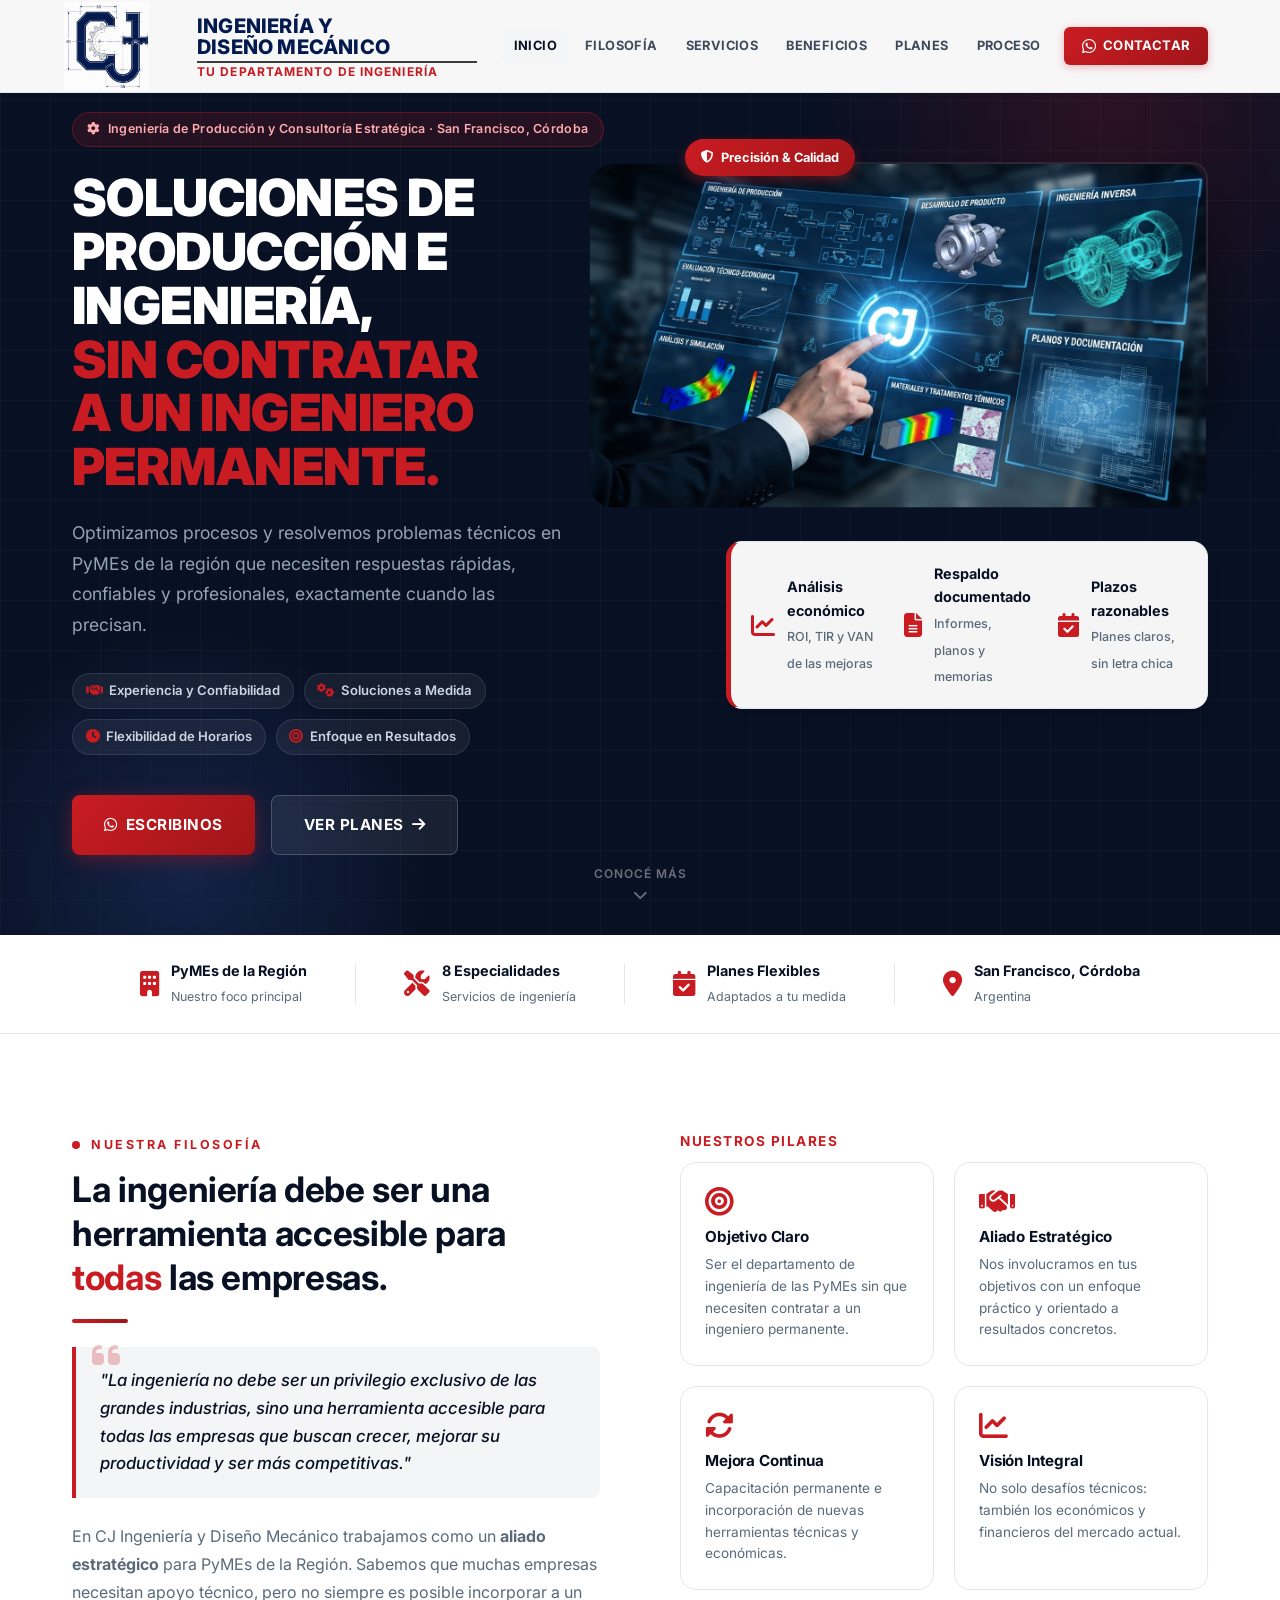
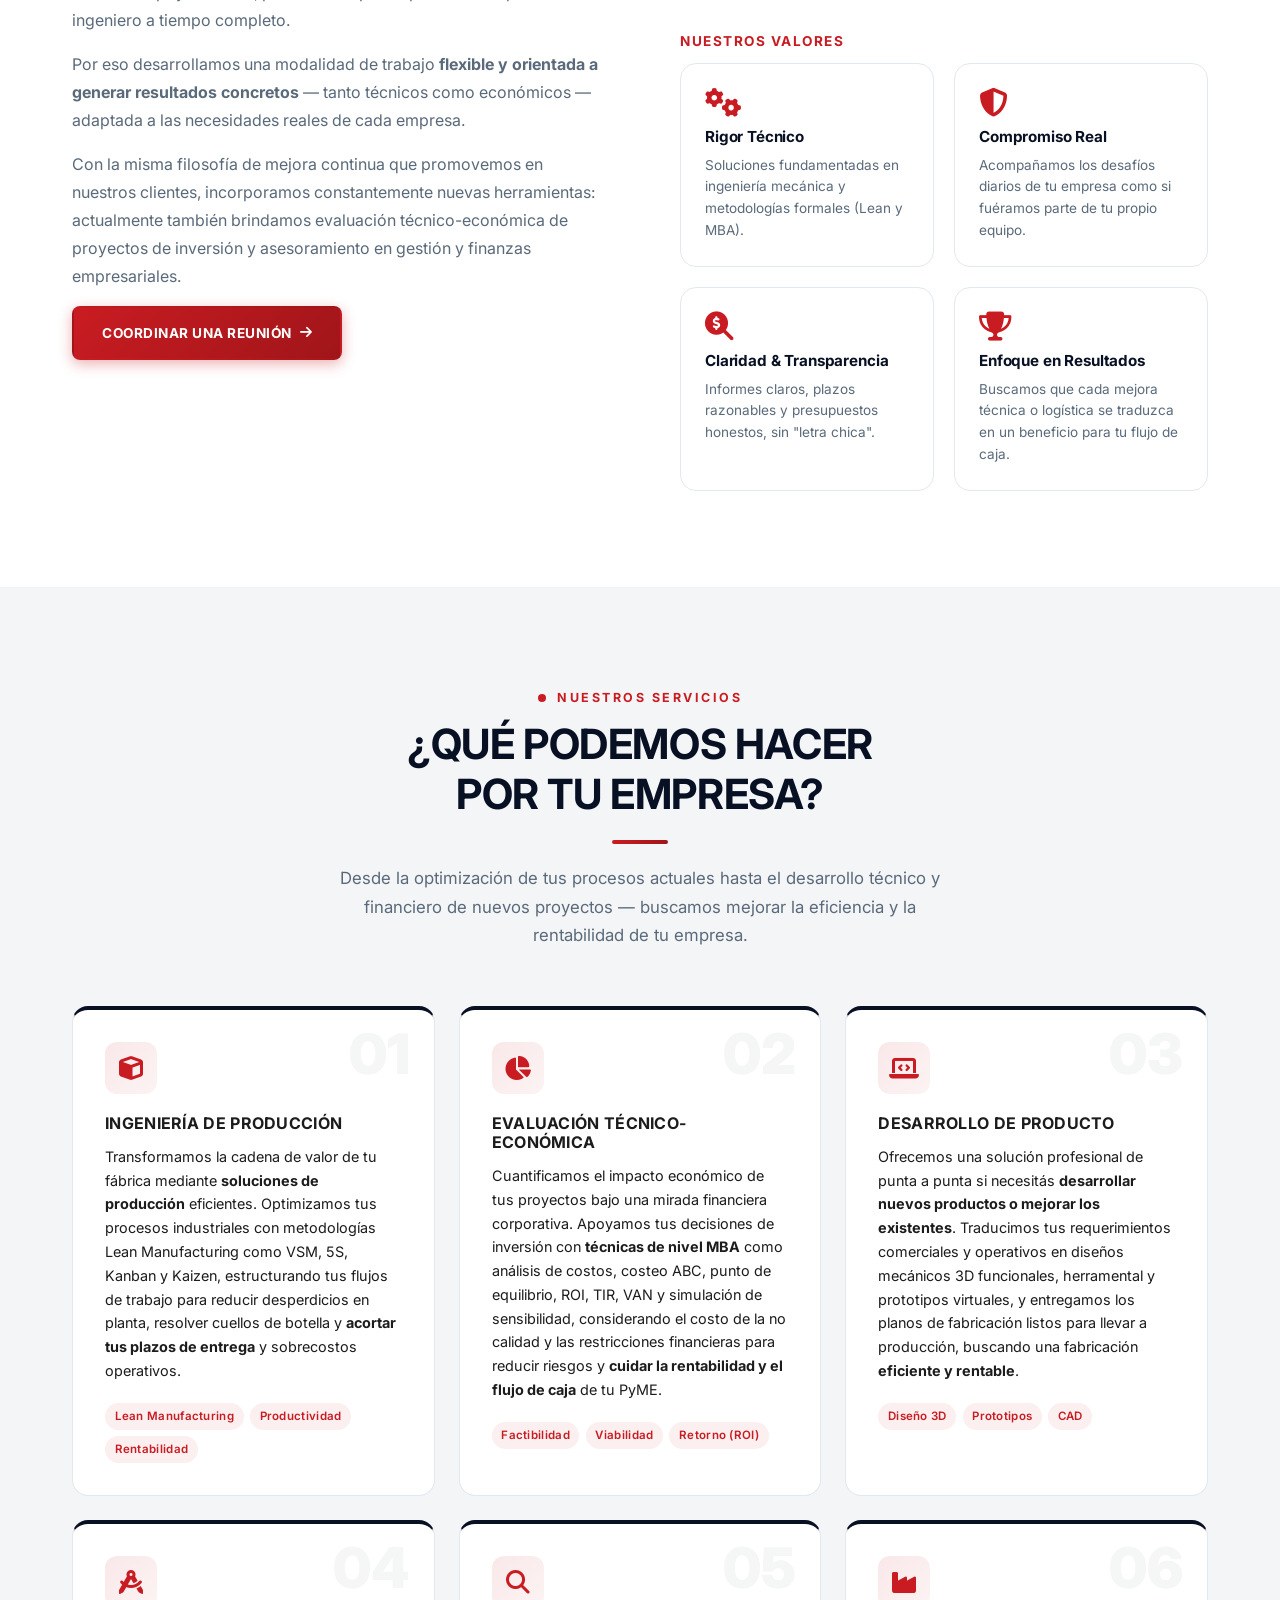
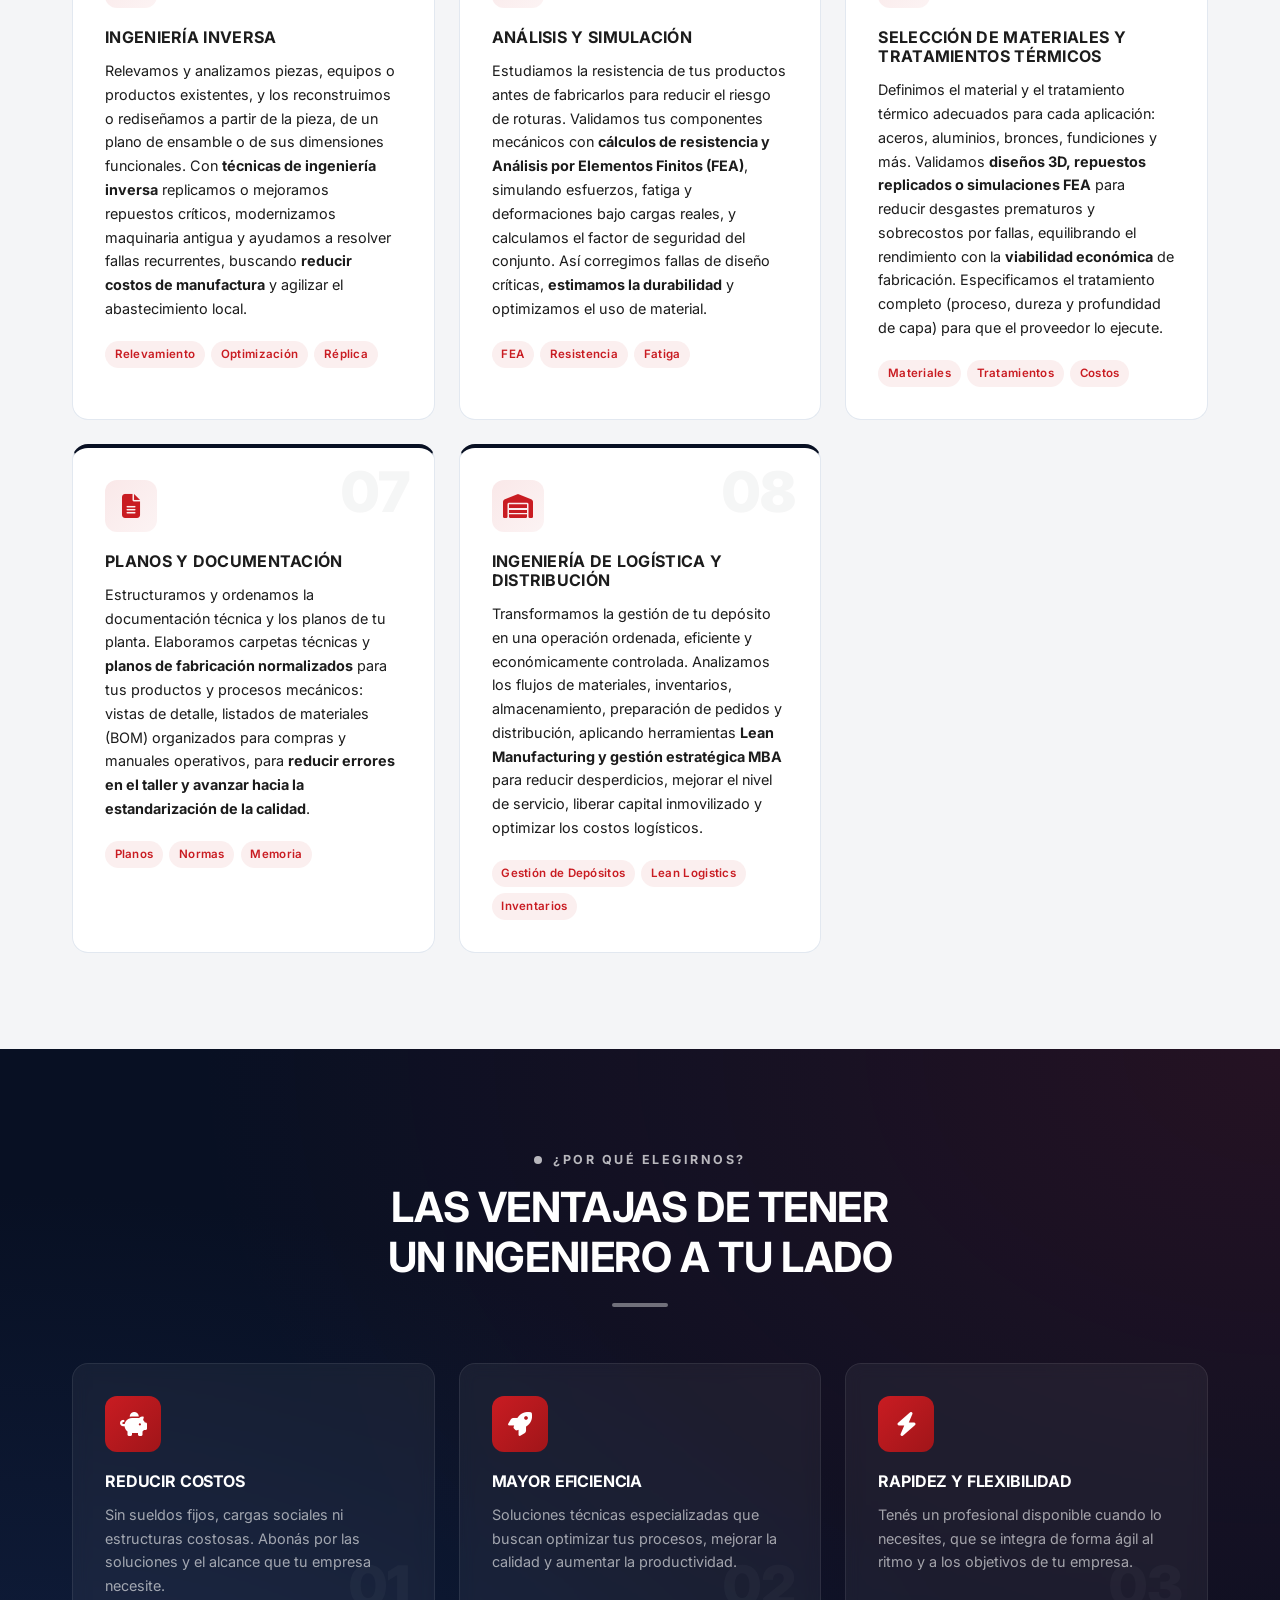
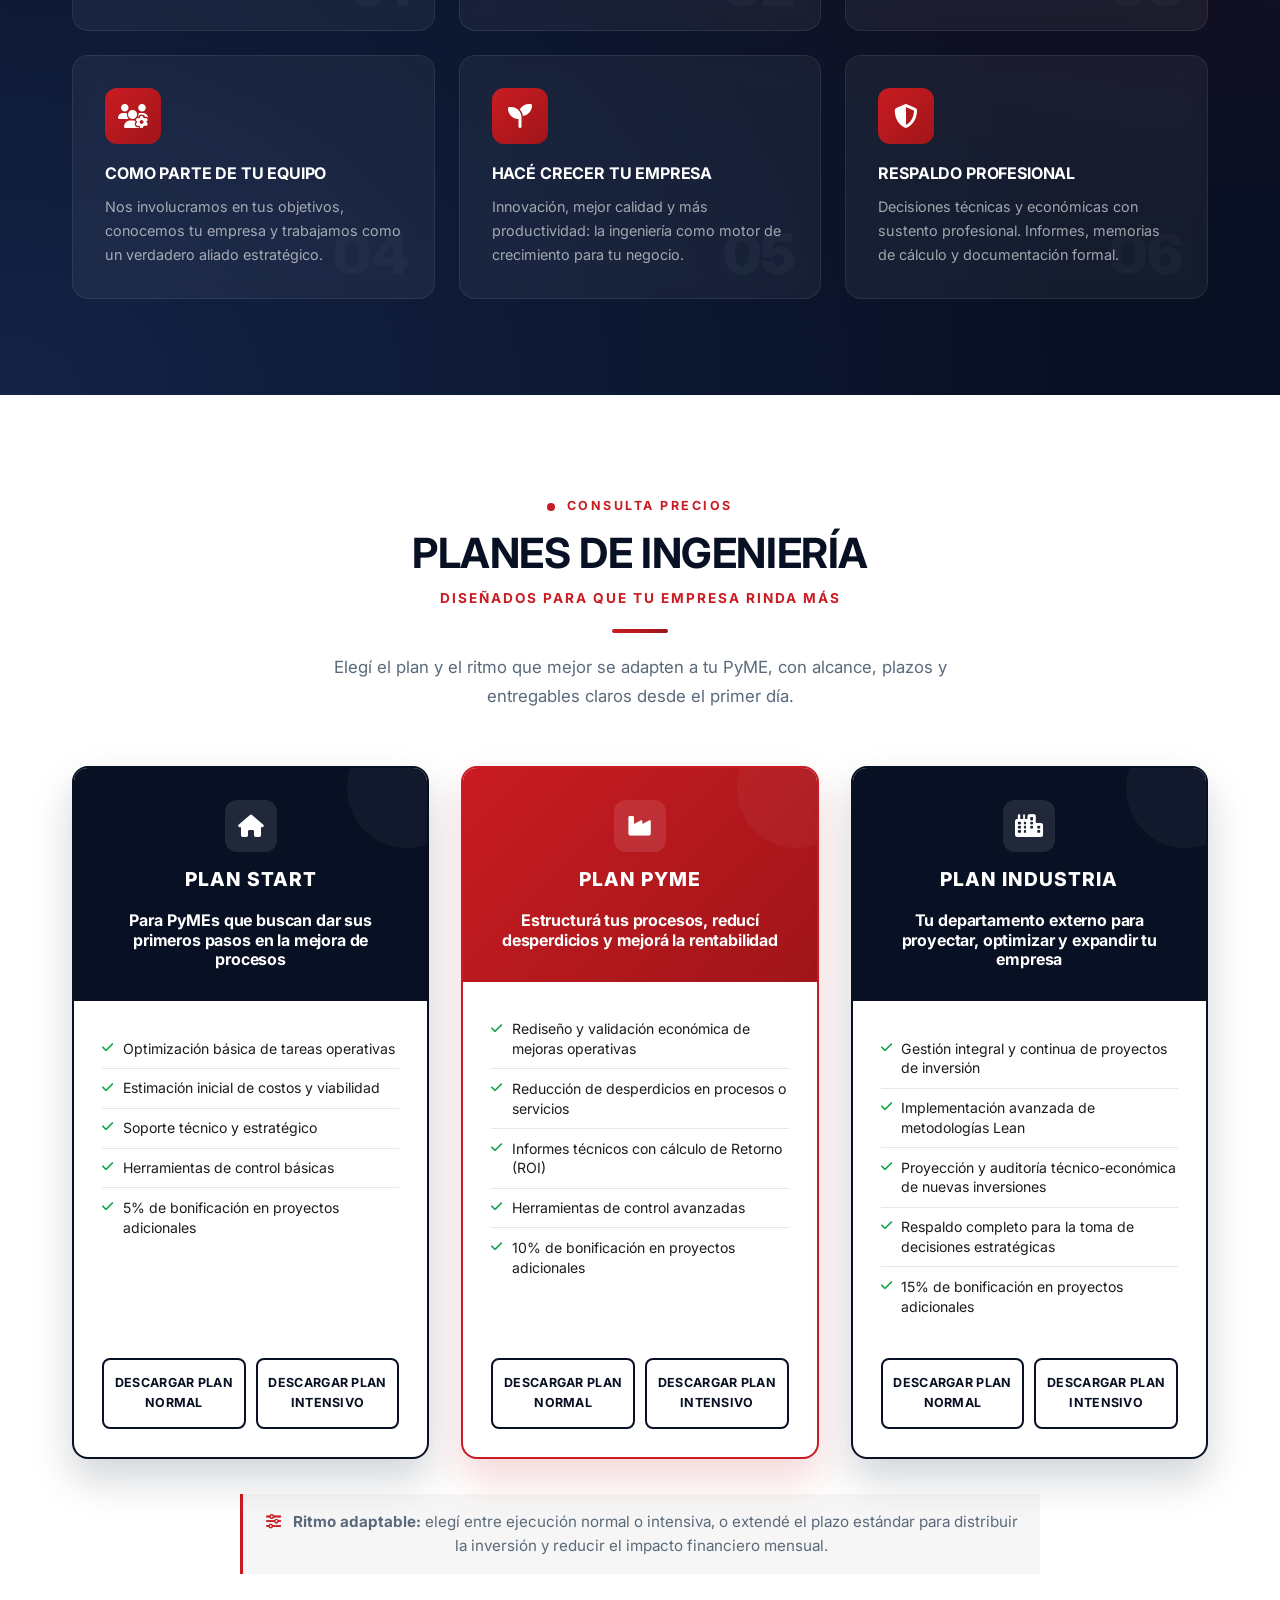
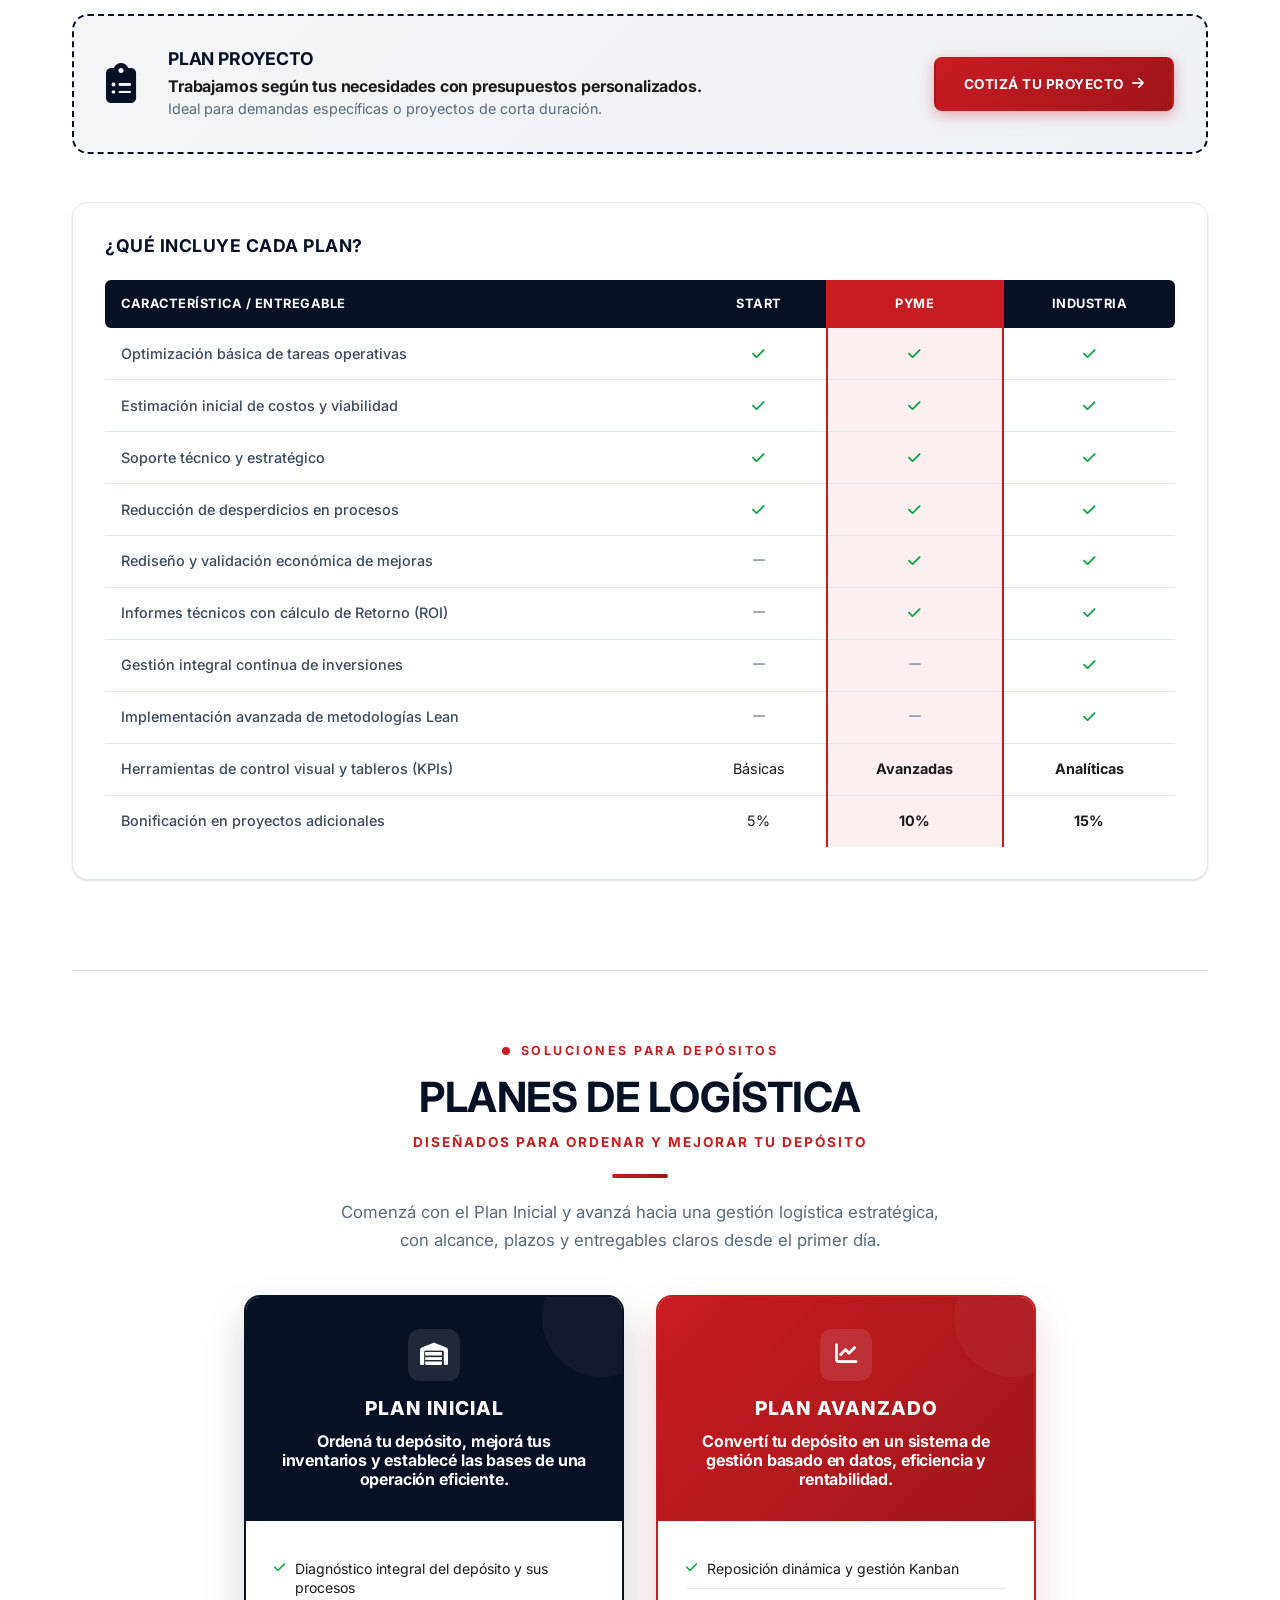
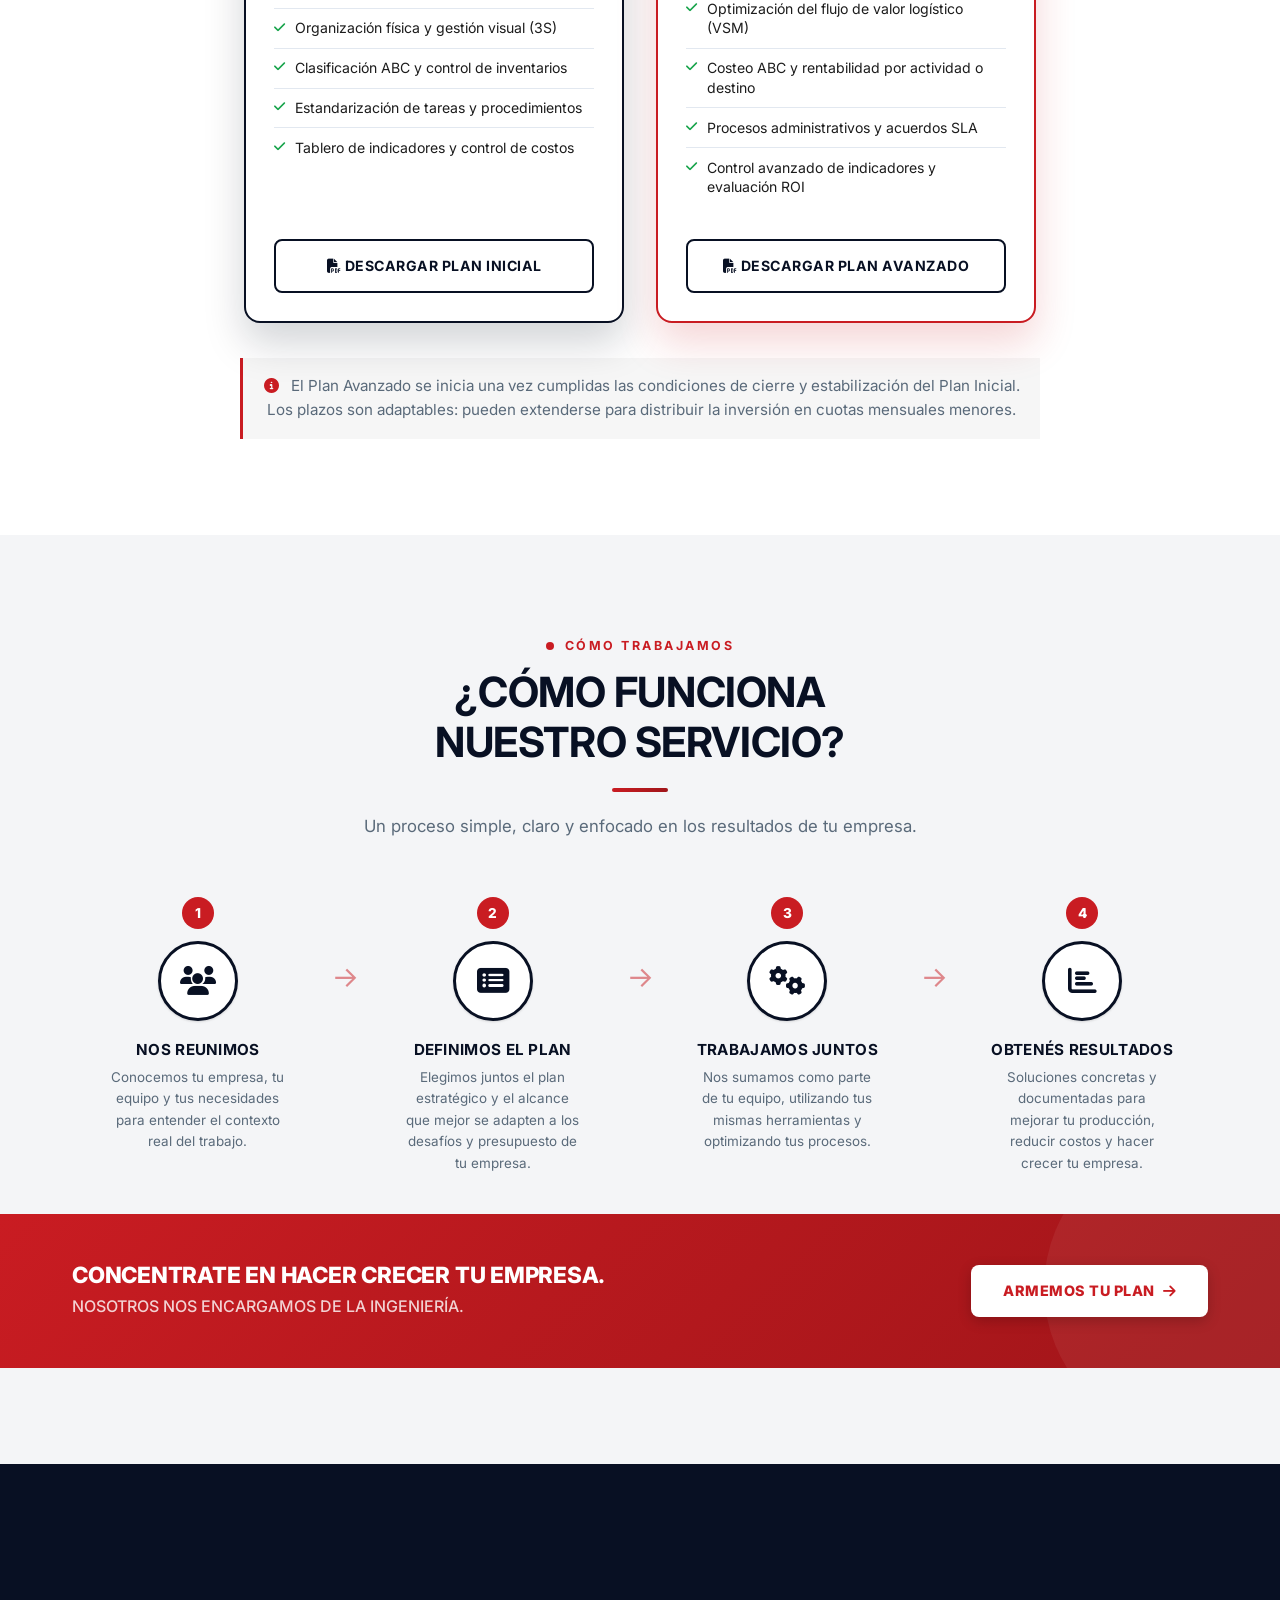
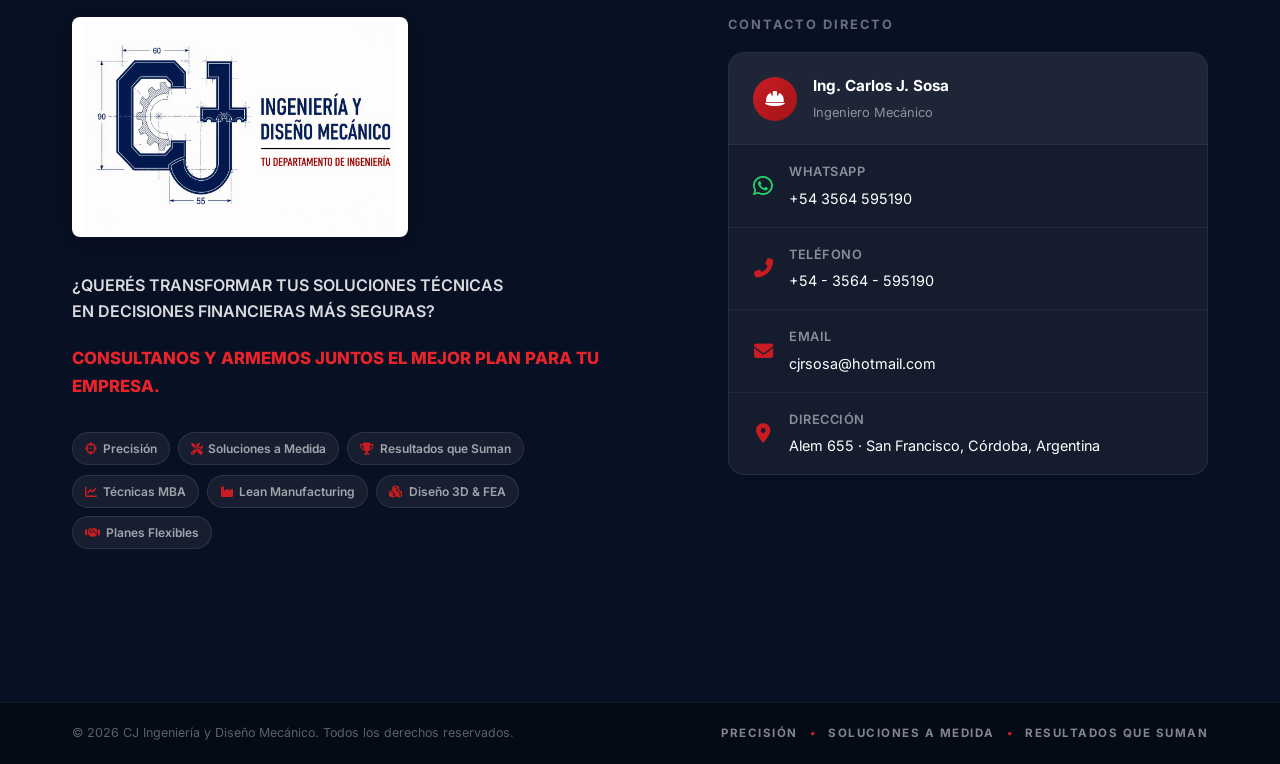
==== commit a908bfc0: "Add files via upload" ====
--- a/index.html
+++ b/index.html
@@ -23,6 +23,10 @@
     <!-- Font Awesome -->
     <link rel="stylesheet" href="https://cdnjs.cloudflare.com/ajax/libs/font-awesome/6.5.0/css/all.min.css">
     <link rel="stylesheet" href="styles.css">
+    <!-- Favicon -->
+    <link rel="icon" href="/favicon.ico" sizes="any">
+    <link rel="icon" type="image/png" sizes="32x32" href="/favicon-32x32.png">
+    <link rel="apple-touch-icon" href="/apple-touch-icon.png">
     <link rel="canonical" href="https://cjingenieria.com.ar/">
 <!-- Schema.org / LocalBusiness -->
    <script type="application/ld+json">
@@ -616,8 +620,8 @@
                             <li class="included"><i class="fas fa-check"></i> 5% de bonificación en proyectos adicionales</li>
                         </ul>
                                     <div class="plan-buttons">
-                            <a href="planes/Plan_Start_Normal.pdf" target="_blank" rel="noopener noreferrer" id="btn-plan-start-normal" class="btn-plan-outline"><i class="fas fa-file-pdf"></i>Descargar Plan Normal</a>
-                            <a href="planes/Plan_Start_Intensivo.pdf" target="_blank" rel="noopener noreferrer" id="btn-plan-start-intensivo" class="btn-plan-outline"><i class="fas fa-file-pdf"></i>Descargar Plan Intensivo</a>
+                            <a href="planes/Plan_Start_Normal.pdf" target="_blank" rel="noopener noreferrer" id="btn-plan-start-normal" class="btn-plan-outline">Descargar Plan Normal</a>
+                            <a href="planes/Plan_Start_Intensivo.pdf" target="_blank" rel="noopener noreferrer" id="btn-plan-start-intensivo" class="btn-plan-outline">Descargar Plan Intensivo</a>
                         </div>
                     </div>
                 </div>
@@ -638,8 +642,8 @@
                             <li class="included"><i class="fas fa-check"></i> 10% de bonificación en proyectos adicionales</li>
                         </ul>
                                     <div class="plan-buttons">
-                            <a href="planes/Plan_PyME_Normal.pdf" target="_blank" rel="noopener noreferrer" id="btn-plan-pyme-normal" class="btn-plan-outline"><i class="fas fa-file-pdf"></i>Descargar Plan Normal</a>
-                            <a href="planes/Plan_PyME_Intensivo.pdf" target="_blank" rel="noopener noreferrer" id="btn-plan-pyme-intensivo" class="btn-plan-outline"><i class="fas fa-file-pdf"></i>Descargar Plan Intensivo</a>
+                            <a href="planes/Plan_PyME_Normal.pdf" target="_blank" rel="noopener noreferrer" id="btn-plan-pyme-normal" class="btn-plan-outline">Descargar Plan Normal</a>
+                            <a href="planes/Plan_PyME_Intensivo.pdf" target="_blank" rel="noopener noreferrer" id="btn-plan-pyme-intensivo" class="btn-plan-outline">Descargar Plan Intensivo</a>
                         </div>
                     </div>
                 </div>
@@ -660,8 +664,8 @@
                             <li class="included"><i class="fas fa-check"></i> 15% de bonificación en proyectos adicionales</li>
                         </ul>
                                     <div class="plan-buttons">
-                            <a href="planes/Plan_Industria_Normal.pdf" target="_blank" rel="noopener noreferrer" id="btn-plan-industria-normal" class="btn-plan-outline"><i class="fas fa-file-pdf"></i>Descargar Plan Normal</a>
-                            <a href="planes/Plan_Industria_Intensivo.pdf" target="_blank" rel="noopener noreferrer" id="btn-plan-industria-intensivo" class="btn-plan-outline"><i class="fas fa-file-pdf"></i>Descargar Plan Intensivo</a>
+                            <a href="planes/Plan_Industria_Normal.pdf" target="_blank" rel="noopener noreferrer" id="btn-plan-industria-normal" class="btn-plan-outline">Descargar Plan Normal</a>
+                            <a href="planes/Plan_Industria_Intensivo.pdf" target="_blank" rel="noopener noreferrer" id="btn-plan-industria-intensivo" class="btn-plan-outline">Descargar Plan Intensivo</a>
                         </div>
                     </div>
                 </div>
